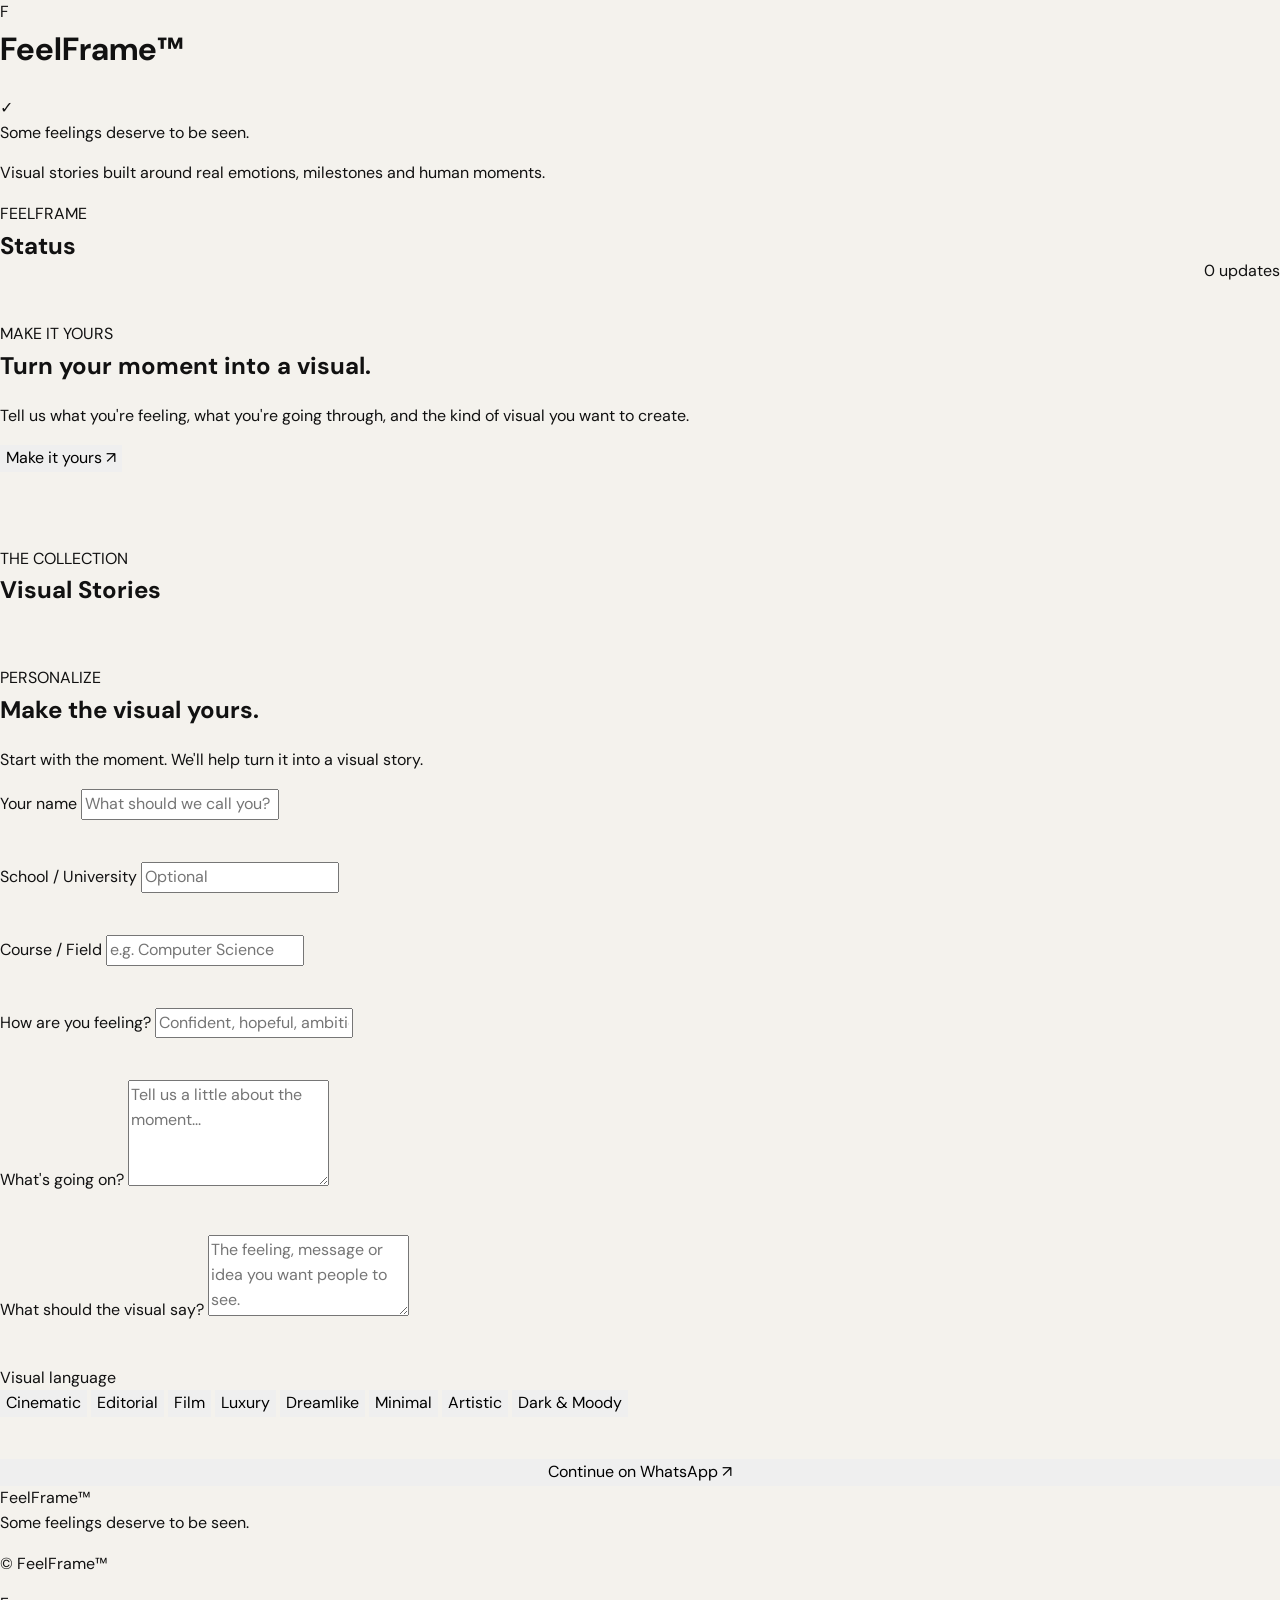
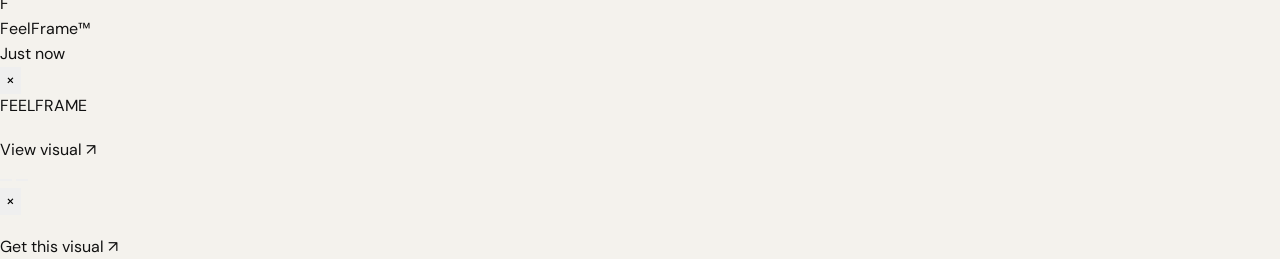
==== index.html @ 6d881cb4 "Update index.html" ====
<!DOCTYPE html>
<html lang="en">

<head>
  <meta charset="UTF-8">

  <meta
    name="viewport"
    content="width=device-width, initial-scale=1.0, viewport-fit=cover"
  >

  <meta
    name="theme-color"
    content="#f4f2ed"
  >

  <meta
    name="description"
    content="FeelFrame™ — Some feelings deserve to be seen. Visual stories built around real emotions, milestones and human moments."
  >

  <meta
    name="robots"
    content="index, follow"
  >

  <meta
    property="og:type"
    content="website"
  >

  <meta
    property="og:title"
    content="FeelFrame™ — Some feelings deserve to be seen."
  >

  <meta
    property="og:description"
    content="Visual stories built around real emotions, milestones and human moments."
  >

  <meta
    property="og:image"
    content="https://res.cloudinary.com/mo6vulz7/image/upload/v1790245069/IMG_1428.jpg"
  >

  <title>FeelFrame™ — Some feelings deserve to be seen.</title>

  <!-- Fonts -->
  <link
    rel="preconnect"
    href="https://fonts.googleapis.com"
  >

  <link
    rel="preconnect"
    href="https://fonts.gstatic.com"
    crossorigin
  >

  <link
    href="https://fonts.googleapis.com/css2?family=DM+Sans:wght@400;500;600;700&family=Playfair+Display:wght@500;600;700&display=swap"
    rel="stylesheet"
  >

  <!-- Styles -->
  <link
    rel="stylesheet"
    href="style.css"
  >
</head>

<body>

  <!-- =========================================================
       APP
  ========================================================== -->

  <main
    id="app"
    class="app"
  >

    <!-- =======================================================
         HEADER / PROFILE
    ======================================================== -->

    <header
      id="profile"
      class="profile"
    >

      <div class="profile__identity">

        <div
          class="profile__mark"
          aria-hidden="true"
        >
          F
        </div>

        <div class="profile__copy">

          <div class="profile__name-row">

            <h1
              id="site-name"
              class="profile__name"
            >
              FeelFrame™
            </h1>

            <span
              class="profile__verified"
              aria-label="Verified"
              title="Verified"
            >
              ✓
            </span>

          </div>

          <p
            id="site-tagline"
            class="profile__tagline"
          >
            Some feelings deserve to be seen.
          </p>

        </div>

      </div>

      <p
        id="site-description"
        class="profile__description"
      >
        Visual stories built around real emotions, milestones and human moments.
      </p>

    </header>


    <!-- =======================================================
         STATUS
    ======================================================== -->

    <section
      id="status-section"
      class="status-section"
      aria-labelledby="status-heading"
    >

      <div class="section-heading">

        <div>
          <span class="section-heading__eyebrow">
            FEELFRAME
          </span>

          <h2
            id="status-heading"
            class="section-heading__title"
          >
            Status
          </h2>
        </div>

        <span
          id="status-count"
          class="section-heading__meta"
        >
          0 updates
        </span>

      </div>


      <!--
        JavaScript inserts status bubbles here.
      -->

      <div
        id="status-list"
        class="status-list"
        role="list"
        aria-label="FeelFrame status updates"
      ></div>

    </section>


    <!-- =======================================================
         PRIMARY ACTION
    ======================================================== -->

    <section
      class="primary-action"
      aria-label="Create your own visual"
    >

      <div class="primary-action__copy">

        <span class="primary-action__eyebrow">
          MAKE IT YOURS
        </span>

        <h2 class="primary-action__title">
          Turn your moment into a visual.
        </h2>

        <p class="primary-action__text">
          Tell us what you're feeling, what you're going through,
          and the kind of visual you want to create.
        </p>

      </div>

      <button
        id="make-it-yours"
        class="primary-action__button"
        type="button"
      >
        Make it yours
        <span aria-hidden="true">↗</span>
      </button>

    </section>


    <!-- =======================================================
         FEATURED
    ======================================================== -->

    <section
      id="featured-section"
      class="featured-section"
      aria-labelledby="featured-heading"
    >

      <div class="section-heading">

        <div>
          <span class="section-heading__eyebrow">
            CURATED
          </span>

          <h2
            id="featured-heading"
            class="section-heading__title"
          >
            Featured
          </h2>
        </div>

        <button
          id="view-all"
          class="section-heading__action"
          type="button"
        >
          View all
        </button>

      </div>


      <div
        id="featured-list"
        class="featured-list"
        role="list"
        aria-label="Featured FeelFrame visual stories"
      ></div>

    </section>


    <!-- =======================================================
         VISUAL STORIES
    ======================================================== -->

    <section
      id="stories-section"
      class="stories-section"
      aria-labelledby="stories-heading"
    >

      <div class="section-heading">

        <div>
          <span class="section-heading__eyebrow">
            THE COLLECTION
          </span>

          <h2
            id="stories-heading"
            class="section-heading__title"
          >
            Visual Stories
          </h2>
        </div>

      </div>


      <div
        id="stories-list"
        class="stories-list"
        role="list"
        aria-label="FeelFrame visual stories"
      ></div>

    </section>


    <!-- =======================================================
         PERSONALIZATION
    ======================================================== -->

    <section
      id="create-section"
      class="create-section"
      aria-labelledby="create-heading"
    >

      <div class="create-section__header">

        <span class="section-heading__eyebrow">
          PERSONALIZE
        </span>

        <h2
          id="create-heading"
          class="create-section__title"
        >
          Make the visual yours.
        </h2>

        <p class="create-section__description">
          Start with the moment. We'll help turn it into a visual story.
        </p>

      </div>


      <form
        id="create-form"
        class="create-form"
        novalidate
      >

        <div class="form-field">

          <label
            for="create-name"
            class="form-field__label"
          >
            Your name
          </label>

          <input
            id="create-name"
            name="name"
            class="form-field__input"
            type="text"
            autocomplete="name"
            placeholder="What should we call you?"
          >

        </div>


        <div class="form-field">

          <label
            for="create-school"
            class="form-field__label"
          >
            School / University
          </label>

          <input
            id="create-school"
            name="school"
            class="form-field__input"
            type="text"
            placeholder="Optional"
          >

        </div>


        <div class="form-field">

          <label
            for="create-course"
            class="form-field__label"
          >
            Course / Field
          </label>

          <input
            id="create-course"
            name="course"
            class="form-field__input"
            type="text"
            placeholder="e.g. Computer Science"
          >

        </div>


        <div class="form-field">

          <label
            for="create-feeling"
            class="form-field__label"
          >
            How are you feeling?
          </label>

          <input
            id="create-feeling"
            name="feeling"
            class="form-field__input"
            type="text"
            placeholder="Confident, hopeful, ambitious..."
          >

        </div>


        <div class="form-field form-field--full">

          <label
            for="create-story"
            class="form-field__label"
          >
            What's going on?
          </label>

          <textarea
            id="create-story"
            name="story"
            class="form-field__input form-field__textarea"
            rows="4"
            placeholder="Tell us a little about the moment..."
          ></textarea>

        </div>


        <div class="form-field form-field--full">

          <label
            for="create-message"
            class="form-field__label"
          >
            What should the visual say?
          </label>

          <textarea
            id="create-message"
            name="message"
            class="form-field__input form-field__textarea"
            rows="3"
            placeholder="The feeling, message or idea you want people to see."
          ></textarea>

        </div>


        <div class="form-field form-field--full">

          <span class="form-field__label">
            Visual language
          </span>

          <div
            id="visual-language"
            class="visual-options"
            role="radiogroup"
            aria-label="Choose a visual language"
          >

            <button
              class="visual-option is-active"
              type="button"
              role="radio"
              aria-checked="true"
              data-value="Cinematic"
            >
              Cinematic
            </button>

            <button
              class="visual-option"
              type="button"
              role="radio"
              aria-checked="false"
              data-value="Editorial"
            >
              Editorial
            </button>

            <button
              class="visual-option"
              type="button"
              role="radio"
              aria-checked="false"
              data-value="Film"
            >
              Film
            </button>

            <button
              class="visual-option"
              type="button"
              role="radio"
              aria-checked="false"
              data-value="Luxury"
            >
              Luxury
            </button>

            <button
              class="visual-option"
              type="button"
              role="radio"
              aria-checked="false"
              data-value="Dreamlike"
            >
              Dreamlike
            </button>

            <button
              class="visual-option"
              type="button"
              role="radio"
              aria-checked="false"
              data-value="Minimal"
            >
              Minimal
            </button>

            <button
              class="visual-option"
              type="button"
              role="radio"
              aria-checked="false"
              data-value="Artistic"
            >
              Artistic
            </button>

            <button
              class="visual-option"
              type="button"
              role="radio"
              aria-checked="false"
              data-value="Dark & Moody"
            >
              Dark &amp; Moody
            </button>

          </div>

        </div>


        <button
          class="create-form__submit"
          type="submit"
        >
          Continue on WhatsApp
          <span aria-hidden="true">↗</span>
        </button>

      </form>

    </section>


    <!-- =======================================================
         SOCIAL LINKS
    ======================================================== -->

    <nav
      id="social-links"
      class="social-links"
      aria-label="Social links"
    ></nav>


    <!-- =======================================================
         FOOTER
    ======================================================== -->

    <footer class="footer">

      <div class="footer__brand">
        FeelFrame™
      </div>

      <p class="footer__text">
        Some feelings deserve to be seen.
      </p>

      <p class="footer__copyright">
        © <span id="current-year"></span> FeelFrame™
      </p>

    </footer>

  </main>


  <!-- =========================================================
       STATUS VIEWER
  ========================================================== -->

  <div
    id="status-viewer"
    class="status-viewer"
    aria-hidden="true"
    role="dialog"
    aria-modal="true"
    aria-label="FeelFrame status viewer"
  >

    <div
      class="status-viewer__backdrop"
      data-status-close
    ></div>


    <div class="status-viewer__container">

      <!-- Progress bars -->
      <div
        id="status-progress"
        class="status-viewer__progress"
        aria-hidden="true"
      ></div>


      <!-- Header -->
      <header class="status-viewer__header">

        <div class="status-viewer__identity">

          <div
            id="viewer-avatar"
            class="status-viewer__avatar"
          >
            F
          </div>

          <div>

            <div
              id="viewer-name"
              class="status-viewer__name"
            >
              FeelFrame™
            </div>

            <div
              id="viewer-time"
              class="status-viewer__time"
            >
              Just now
            </div>

          </div>

        </div>


        <button
          id="status-close"
          class="status-viewer__close"
          type="button"
          aria-label="Close status viewer"
        >
          ×
        </button>

      </header>


      <!-- Story -->
      <div class="status-viewer__media">

        <img
          id="status-image"
          class="status-viewer__image"
          src=""
          alt=""
          draggable="false"
        >

        <div
          id="status-loading"
          class="status-viewer__loading"
          aria-hidden="true"
        >
          <span></span>
        </div>

      </div>


      <!-- Content -->
      <div class="status-viewer__content">

        <span
          id="status-category"
          class="status-viewer__category"
        >
          FEELFRAME
        </span>

        <h2
          id="status-title"
          class="status-viewer__title"
        ></h2>

        <p
          id="status-text"
          class="status-viewer__text"
        ></p>

        <a
          id="status-cta"
          class="status-viewer__cta"
          href="#"
          target="_blank"
          rel="noopener noreferrer"
        >
          View visual
          <span aria-hidden="true">↗</span>
        </a>

      </div>


      <!-- Navigation zones -->
      <button
        id="status-prev"
        class="status-viewer__nav status-viewer__nav--prev"
        type="button"
        aria-label="Previous status"
      ></button>

      <button
        id="status-next"
        class="status-viewer__nav status-viewer__nav--next"
        type="button"
        aria-label="Next status"
      ></button>

    </div>

  </div>


  <!-- =========================================================
       PRODUCT QUICK VIEW
  ========================================================== -->

  <div
    id="product-modal"
    class="product-modal"
    aria-hidden="true"
    role="dialog"
    aria-modal="true"
    aria-label="Visual story"
  >

    <div
      class="product-modal__backdrop"
      data-product-close
    ></div>

    <div class="product-modal__container">

      <button
        id="product-close"
        class="product-modal__close"
        type="button"
        aria-label="Close"
      >
        ×
      </button>

      <div class="product-modal__image-wrap">

        <img
          id="product-image"
          class="product-modal__image"
          src=""
          alt=""
        >

      </div>

      <div class="product-modal__content">

        <span
          id="product-campaign"
          class="product-modal__eyebrow"
        ></span>

        <h2
          id="product-title"
          class="product-modal__title"
        ></h2>

        <p
          id="product-quote"
          class="product-modal__quote"
        ></p>

        <p
          id="product-description"
          class="product-modal__description"
        ></p>

        <div class="product-modal__meta">

          <span
            id="product-style"
            class="product-modal__tag"
          ></span>

          <span
            id="product-emotion"
            class="product-modal__tag"
          ></span>

        </div>

        <div class="product-modal__pricing">

          <span
            id="product-price"
            class="product-modal__price"
          ></span>

          <span
            id="product-compare"
            class="product-modal__compare"
          ></span>

        </div>

        <a
          id="product-buy"
          class="product-modal__buy"
          href="#"
          target="_blank"
          rel="noopener noreferrer"
        >
          Get this visual
          <span aria-hidden="true">↗</span>
        </a>

      </div>

    </div>

  </div>


  <!-- =========================================================
       TOAST
  ========================================================== -->

  <div
    id="toast"
    class="toast"
    role="status"
    aria-live="polite"
    aria-atomic="true"
  ></div>


  <!-- =========================================================
       JAVASCRIPT
  ========================================================== -->

  <script
    src="script.js"
    defer
  ></script>

</body>

</html>
---- style.css ----
@import url("https://fonts.googleapis.com/css2?family=DM+Sans:wght@400;500;600;700&family=Playfair+Display:wght@500;600;700&display=swap");

/* =========================================================
   FEELFRAME™ — PRODUCTION STYLE SYSTEM
   ========================================================= */

:root {
  --bg: #f4f2ed;
  --white: #ffffff;
  --black: #111111;

  --text: #111111;
  --muted: #77746e;
  --soft: #a09d96;

  --border: rgba(17, 17, 17, 0.1);
  --border-strong: rgba(17, 17, 17, 0.18);

  --shadow-soft: 0 8px 30px rgba(17, 17, 17, 0.07);
  --shadow-card: 0 18px 50px rgba(17, 17, 17, 0.11);
  --shadow-heavy: 0 30px 80px rgba(17, 17, 17, 0.17);

  --radius-sm: 12px;
  --radius-md: 18px;
  --radius-lg: 28px;
  --radius-xl: 36px;
  --radius-pill: 999px;

  --max-width: 1440px;
  --content-width: 1250px;
  --page-gutter: 48px;

  --nav-height: 74px;
  --mobile-nav-height: 72px;

  --cover-width: 360px;
  --cover-height: 500px;

  --cover-side: 285px;
  --cover-far: 510px;

  --cover-perspective: 1800px;

  --ease: cubic-bezier(0.22, 1, 0.36, 1);

  --font-sans:
    "DM Sans",
    -apple-system,
    BlinkMacSystemFont,
    "Segoe UI",
    sans-serif;

  --font-serif:
    "Playfair Display",
    Georgia,
    serif;
}

/* =========================================================
   RESET
   ========================================================= */

*,
*::before,
*::after {
  box-sizing: border-box;
}

html {
  min-height: 100%;
  margin: 0;
  padding: 0;
  scroll-behavior: smooth;
  -webkit-text-size-adjust: 100%;
}

body {
  min-height: 100vh;
  margin: 0;
  padding: 0;
  overflow-x: hidden;
  background: var(--bg);
  color: var(--text);
  font-family: var(--font-sans);
  font-size: 16px;
  line-height: 1.55;
  -webkit-font-smoothing: antialiased;
  text-rendering: optimizeLegibility;
}

body.no-scroll {
  overflow: hidden;
}

img,
picture,
video,
canvas,
svg {
  display: block;
  max-width: 100%;
}

img {
  height: auto;
}

button,
input,
textarea,
select {
  margin: 0;
  font: inherit;
}

button {
  border: 0;
}

a {
  color: inherit;
  text-decoration: none;
}

ul,
ol {
  margin: 0;
  padding: 0;
  list-style: none;
}

h1,
h2,
h3,
h4,
h5,
h6,
p {
  margin-top: 0;
}

::selection {
  background: var(--black);
  color: var(--white);
}

/* =========================================================
   ACCESSIBILITY
   ========================================================= */

:focus-visible {
  outline: 2px solid var(--black);
  outline-offset: 4px;
}

button:focus:not(:focus-visible),
a:focus:not(:focus-visible) {
  outline: none;
}

.sr-only {
  position: absolute !important;
  width: 1px !important;
  height: 1px !important;
  padding: 0 !important;
  margin: -1px !important;
  overflow: hidden !important;
  clip: rect(0, 0, 0, 0) !important;
  white-space: nowrap !important;
  border: 0 !important;
}

/* =========================================================
   GLOBAL CONTAINERS
   ========================================================= */

.site-shell,
.container {
  width: min(
    calc(100% - (var(--page-gutter) * 2)),
    var(--max-width)
  );
  margin-right: auto;
  margin-left: auto;
}

.page {
  width: 100%;
  min-height: 100vh;
  padding-bottom: 40px;
}

.section {
  position: relative;
  width: 100%;
  padding-top: 80px;
  padding-bottom: 80px;
}

/* =========================================================
   TYPOGRAPHY
   ========================================================= */

.display {
  margin: 0;
  font-family: var(--font-serif);
  font-size: clamp(3.5rem, 7vw, 7.5rem);
  font-weight: 600;
  line-height: 0.92;
  letter-spacing: -0.055em;
}

.display--medium {
  font-size: clamp(3rem, 5.5vw, 5.8rem);
}

.display--small {
  font-size: clamp(2.4rem, 4vw, 4.2rem);
}

.editorial-title {
  margin: 0;
  font-family: var(--font-serif);
  font-size: clamp(2.5rem, 5vw, 5rem);
  font-weight: 600;
  line-height: 0.96;
  letter-spacing: -0.045em;
}

.section-title {
  margin: 0;
  font-family: var(--font-serif);
  font-size: clamp(2rem, 4vw, 4rem);
  font-weight: 600;
  line-height: 0.98;
  letter-spacing: -0.045em;
}

.eyebrow {
  margin-bottom: 12px;
  color: var(--muted);
  font-size: 0.68rem;
  font-weight: 700;
  letter-spacing: 0.14em;
  line-height: 1.2;
  text-transform: uppercase;
}

.lead {
  max-width: 650px;
  color: var(--muted);
  font-size: clamp(1rem, 1.5vw, 1.15rem);
  line-height: 1.7;
}

/* =========================================================
   HEADER
   ========================================================= */

.site-header {
  position: relative;
  z-index: 100;
  width: 100%;
  height: var(--nav-height);
}

.site-header__inner,
.header-inner {
  display: flex;
  width: min(
    calc(100% - (var(--page-gutter) * 2)),
    var(--max-width)
  );
  height: 100%;
  margin: 0 auto;
  align-items: center;
  justify-content: space-between;
}

.brand {
  display: inline-flex;
  align-items: center;
  gap: 8px;
  font-size: 1rem;
  font-weight: 700;
  letter-spacing: -0.03em;
}

.brand-mark {
  width: 7px;
  height: 7px;
  border-radius: 50%;
  background: var(--black);
}

.header-nav,
.desktop-nav {
  display: flex;
  align-items: center;
  gap: 30px;
}

.header-nav a,
.desktop-nav .nav-link {
  position: relative;
  color: var(--muted);
  font-size: 0.82rem;
  font-weight: 600;
  transition: color 180ms ease;
}

.header-nav a:hover,
.header-nav a.active,
.desktop-nav .nav-link:hover,
.desktop-nav .nav-link.is-active {
  color: var(--black);
}

.header-nav a::after,
.desktop-nav .nav-link::after {
  position: absolute;
  right: 0;
  bottom: -7px;
  left: 0;
  height: 1px;
  background: var(--black);
  content: "";
  transform: scaleX(0);
  transform-origin: right;
  transition: transform 280ms var(--ease);
}

.header-nav a:hover::after,
.header-nav a.active::after,
.desktop-nav .nav-link:hover::after,
.desktop-nav .nav-link.is-active::after {
  transform: scaleX(1);
  transform-origin: left;
}

/* =========================================================
   BUTTONS
   ========================================================= */

.btn,
.button {
  display: inline-flex;
  min-height: 48px;
  padding: 0 21px;
  align-items: center;
  justify-content: center;
  border: 1px solid transparent;
  border-radius: var(--radius-pill);
  cursor: pointer;
  font-size: 0.82rem;
  font-weight: 700;
  line-height: 1;
  transition:
    transform 180ms ease,
    background 180ms ease,
    color 180ms ease,
    border-color 180ms ease,
    box-shadow 180ms ease;
}

.btn:hover,
.button:hover {
  transform: translateY(-2px);
}

.btn:active,
.button:active {
  transform: translateY(0);
}

.btn--dark,
.button-primary {
  background: var(--black);
  color: var(--white);
}

.btn--dark:hover,
.button-primary:hover {
  box-shadow: var(--shadow-soft);
}

.btn--light,
.button-secondary {
  background: var(--white);
  color: var(--black);
}

.btn--outline {
  border-color: var(--border-strong);
  background: transparent;
  color: var(--black);
}

.btn--outline:hover {
  border-color: var(--black);
  background: var(--white);
}

.btn--full {
  width: 100%;
}

/* =========================================================
   HOME HERO
   ========================================================= */

.hero,
.hero-section {
  display: flex;
  min-height: calc(100vh - var(--nav-height));
  padding-top: 70px;
  padding-bottom: 50px;
  align-items: flex-end;
}

.hero__content,
.hero-inner {
  width: 100%;
}

.hero__statement,
.hero-title {
  max-width: 1050px;
  margin: 0;
  font-family: var(--font-serif);
  font-size: clamp(3.5rem, 7vw, 7.5rem);
  font-weight: 600;
  line-height: 0.92;
  letter-spacing: -0.055em;
}

.hero__footer {
  display: flex;
  margin-top: 50px;
  align-items: flex-end;
  justify-content: space-between;
  gap: 35px;
}

.hero__description {
  max-width: 480px;
  margin-bottom: 0;
  color: var(--muted);
}

.hero-action {
  margin-top: 38px;
}

/* =========================================================
   MAKE IT YOURS
   ========================================================= */

.make-yours {
  display: flex;
  width: 100%;
  padding: 22px 0;
  align-items: center;
  justify-content: space-between;
  gap: 25px;
  border-top: 1px solid var(--border);
  border-bottom: 1px solid var(--border);
}

.make-yours__text {
  display: flex;
  flex-direction: column;
  gap: 2px;
}

.make-yours__label {
  font-size: 0.7rem;
  font-weight: 700;
  letter-spacing: 0.13em;
  text-transform: uppercase;
}

.make-yours__sub {
  color: var(--muted);
  font-size: 0.8rem;
}

.make-yours__arrow {
  display: grid;
  width: 44px;
  height: 44px;
  flex: 0 0 44px;
  place-items: center;
  border: 1px solid var(--border);
  border-radius: 50%;
  background: var(--white);
  transition:
    background 180ms ease,
    color 180ms ease,
    transform 280ms var(--ease);
}

.make-yours:hover .make-yours__arrow {
  background: var(--black);
  color: var(--white);
  transform: translateX(5px);
}

/* =========================================================
   HOMEPAGE FEATURED SECTION
   ========================================================= */

.featured-section {
  position: relative;
  width: 100%;
  padding-top: 0;
  padding-bottom: 75px;
  overflow: hidden;
}

/*
  Important:
  There is intentionally no large section heading here.
  The homepage goes directly from the emotional CTA
  into the visual Coverflow.
*/

.featured-section .section-heading {
  display: none;
}

/* =========================================================
   COVERFLOW
   ========================================================= */

.coverflow-section {
  position: relative;
  width: 100%;
  padding-top: 30px;
  padding-bottom: 85px;
  overflow: hidden;
}

.coverflow {
  position: relative;
  width: 100%;
  height: 590px;
  overflow: visible;
  perspective: var(--cover-perspective);
  perspective-origin: center center;
  touch-action: pan-y;
  user-select: none;
  -webkit-user-select: none;
}

.coverflow-track {
  position: relative;
  width: 100%;
  height: 100%;
  transform-style: preserve-3d;
}

.cover-card {
  position: absolute;
  top: 50%;
  left: 50%;
  width: var(--cover-width);
  height: var(--cover-height);
  overflow: hidden;
  border-radius: var(--radius-lg);
  background: var(--white);
  box-shadow: var(--shadow-heavy);
  transform-origin: center center;
  transform-style: preserve-3d;
  transition:
    transform 600ms var(--ease),
    opacity 320ms ease,
    filter 320ms ease;
  will-change: transform, opacity;
}

.cover-card img {
  width: 100%;
  height: 100%;
  object-fit: cover;
  pointer-events: none;
  -webkit-user-drag: none;
}

.cover-card__overlay {
  position: absolute;
  right: 0;
  bottom: 0;
  left: 0;
  min-height: 48%;
  padding: 25px;
  display: flex;
  flex-direction: column;
  justify-content: flex-end;
  background:
    linear-gradient(
      to top,
      rgba(0, 0, 0, 0.78),
      rgba(0, 0, 0, 0.18) 65%,
      transparent
    );
  color: var(--white);
}

.cover-card__meta {
  margin-bottom: 7px;
  font-size: 0.63rem;
  font-weight: 700;
  letter-spacing: 0.13em;
  text-transform: uppercase;
  opacity: 0.72;
}

.cover-card__title {
  max-width: 280px;
  margin: 0;
  font-family: var(--font-serif);
  font-size: 1.7rem;
  font-weight: 600;
  line-height: 1;
  letter-spacing: -0.03em;
}

/* =========================================================
   COVERFLOW STATES
   ========================================================= */

.cover-card.is-center {
  z-index: 5;
  opacity: 1;
  filter: saturate(1);
  transform:
    translate3d(-50%, -50%, 90px)
    rotateY(0deg)
    scale(1.035);
}

.cover-card.is-left {
  z-index: 4;
  opacity: 0.94;
  filter: saturate(0.9);
  transform:
    translate3d(
      calc(-50% - var(--cover-side)),
      -50%,
      -20px
    )
    rotateY(26deg)
    scale(0.92);
}

.cover-card.is-right {
  z-index: 4;
  opacity: 0.94;
  filter: saturate(0.9);
  transform:
    translate3d(
      calc(-50% + var(--cover-side)),
      -50%,
      -20px
    )
    rotateY(-26deg)
    scale(0.92);
}

.cover-card.is-far-left {
  z-index: 2;
  opacity: 0.48;
  filter: saturate(0.7);
  transform:
    translate3d(
      calc(-50% - var(--cover-far)),
      -50%,
      -130px
    )
    rotateY(38deg)
    scale(0.82);
}

.cover-card.is-far-right {
  z-index: 2;
  opacity: 0.48;
  filter: saturate(0.7);
  transform:
    translate3d(
      calc(-50% + var(--cover-far)),
      -50%,
      -130px
    )
    rotateY(-38deg)
    scale(0.82);
}

.cover-card:not(
  .is-center,
  .is-left,
  .is-right,
  .is-far-left,
  .is-far-right
) {
  z-index: 0;
  opacity: 0;
  pointer-events: none;
  transform:
    translate3d(-50%, -50%, -300px)
    scale(0.6);
}

/* =========================================================
   COVERFLOW CONTROLS
   ========================================================= */

.coverflow-controls {
  display: flex;
  margin-top: 24px;
  align-items: center;
  justify-content: center;
  gap: 12px;
}

.coverflow-control,
.coverflow-button {
  display: grid;
  width: 44px;
  height: 44px;
  padding: 0;
  place-items: center;
  border: 1px solid var(--border);
  border-radius: 50%;
  background: var(--white);
  color: var(--black);
  cursor: pointer;
  transition:
    background 180ms ease,
    color 180ms ease,
    transform 180ms ease;
}

.coverflow-control:hover,
.coverflow-button:hover {
  background: var(--black);
  color: var(--white);
  transform: translateY(-2px);
}

.coverflow-dots {
  display: flex;
  align-items: center;
  gap: 6px;
}

.coverflow-dot {
  width: 5px;
  height: 5px;
  padding: 0;
  border: 0;
  border-radius: 50%;
  background: #b8b5ae;
  cursor: pointer;
  transition:
    width 280ms var(--ease),
    background 180ms ease;
}

.coverflow-dot.is-active {
  width: 21px;
  border-radius: var(--radius-pill);
  background: var(--black);
}

/* =========================================================
   STORY BOARD
   ========================================================= */

.story-board,
.story-board-section {
  width: 100%;
  padding-top: 80px;
  padding-bottom: 80px;
}

.story-board__header,
.section-heading {
  display: flex;
  margin-bottom: 38px;
  align-items: flex-end;
  justify-content: space-between;
  gap: 30px;
}

.section-heading-copy {
  min-width: 0;
}

.section-kicker {
  margin-bottom: 10px;
  color: var(--muted);
  font-size: 0.65rem;
  font-weight: 700;
  letter-spacing: 0.13em;
  line-height: 1.2;
  text-transform: uppercase;
}

.section-link {
  display: inline-flex;
  flex: 0 0 auto;
  align-items: center;
  gap: 7px;
  color: var(--muted);
  font-size: 0.76rem;
  font-weight: 700;
  transition:
    color 180ms ease,
    transform 180ms ease;
}

.section-link:hover {
  color: var(--black);
  transform: translateX(3px);
}

.story-board__header p {
  max-width: 440px;
  margin-bottom: 0;
  color: var(--muted);
}

.story-grid,
.explore-grid {
  width: 100%;
  column-count: 4;
  column-gap: 18px;
}

.story-card {
  position: relative;
  display: inline-block;
  width: 100%;
  margin: 0 0 18px;
  overflow: hidden;
  border-radius: var(--radius-md);
  background: var(--white);
  break-inside: avoid;
  cursor: pointer;
  box-shadow: 0 2px 8px rgba(17, 17, 17, 0.04);
  transform: translateZ(0);
  transition:
    transform 320ms var(--ease),
    box-shadow 320ms var(--ease);
}

.story-card:hover {
  transform: translateY(-5px);
  box-shadow: var(--shadow-card);
}

.story-card__image {
  position: relative;
  width: 100%;
  overflow: hidden;
}

.story-card__image img {
  width: 100%;
  height: auto;
  transition: transform 700ms var(--ease);
}

.story-card:hover .story-card__image img {
  transform: scale(1.045);
}

.story-card__overlay {
  position: absolute;
  inset: 0;
  background:
    linear-gradient(
      to top,
      rgba(0, 0, 0, 0.76),
      transparent 65%
    );
  pointer-events: none;
}

.story-card__content {
  position: absolute;
  right: 0;
  bottom: 0;
  left: 0;
  padding: 22px;
  color: var(--white);
}

.story-card__campaign {
  margin-bottom: 7px;
  font-size: 0.62rem;
  font-weight: 700;
  letter-spacing: 0.12em;
  text-transform: uppercase;
  opacity: 0.72;
}

.story-card__title {
  margin: 0;
  font-family: var(--font-serif);
  font-size: clamp(1.25rem, 2vw, 1.8rem);
  font-weight: 600;
  line-height: 1;
  letter-spacing: -0.03em;
}

.story-card__emotion {
  margin-top: 8px;
  font-size: 0.72rem;
  opacity: 0.76;
}

/* =========================================================
   EXPLORE
   ========================================================= */

.explore-page {
  width: 100%;
  padding-top: 45px;
  padding-bottom: 90px;
}

.explore-hero {
  padding-top: 30px;
  padding-bottom: 60px;
}

.explore-hero__inner {
  display: grid;
  grid-template-columns: minmax(0, 1.35fr) minmax(280px, 0.65fr);
  align-items: end;
  gap: 60px;
}

.explore-description {
  max-width: 500px;
  margin-bottom: 0;
  color: var(--muted);
}

.explore-tools {
  width: 100%;
  margin-bottom: 38px;
}

.explore-search {
  width: 100%;
  margin-bottom: 18px;
}

.explore-search input {
  display: block;
  width: 100%;
  min-height: 56px;
  padding: 0 20px;
  border: 1px solid var(--border);
  border-radius: var(--radius-pill);
  outline: none;
  background: var(--white);
  color: var(--black);
  transition:
    border-color 180ms ease,
    box-shadow 180ms ease;
}

.explore-search input:focus {
  border-color: var(--border-strong);
  box-shadow: 0 0 0 4px rgba(17, 17, 17, 0.035);
}

.explore-search input::placeholder {
  color: var(--soft);
}

.filter-row {
  display: flex;
  width: 100%;
  max-width: 100%;
  align-items: center;
  gap: 8px;
  overflow-x: auto;
  padding-bottom: 6px;
  scrollbar-width: none;
  -webkit-overflow-scrolling: touch;
}

.filter-row::-webkit-scrollbar {
  display: none;
}

.filter-pill {
  flex: 0 0 auto;
  min-height: 38px;
  padding: 0 15px;
  border: 1px solid var(--border);
  border-radius: var(--radius-pill);
  background: transparent;
  color: var(--muted);
  cursor: pointer;
  font-size: 0.75rem;
  font-weight: 600;
  white-space: nowrap;
  transition:
    background 180ms ease,
    color 180ms ease,
    border-color 180ms ease;
}

.filter-pill:hover,
.filter-pill.is-active {
  border-color: var(--black);
  background: var(--black);
  color: var(--white);
}

.results-meta {
  display: flex;
  margin-bottom: 22px;
  align-items: center;
  justify-content: space-between;
  gap: 15px;
  color: var(--muted);
  font-size: 0.72rem;
}

/* =========================================================
   CREATE
   ========================================================= */

.create-page {
  width: 100%;
  padding-top: 55px;
  padding-bottom: 100px;
}

.create-header {
  max-width: 850px;
  margin-bottom: 65px;
}

.create-header p {
  max-width: 600px;
  margin-top: 25px;
  margin-bottom: 0;
  color: var(--muted);
}

.create-layout {
  display: grid;
  grid-template-columns: minmax(250px, 0.72fr) minmax(0, 1.28fr);
  align-items: start;
  gap: 80px;
}

.create-intro {
  position: sticky;
  top: 30px;
}

.create-steps {
  display: flex;
  flex-direction: column;
  gap: 17px;
}

.create-step {
  display: grid;
  grid-template-columns: 32px 1fr;
  gap: 13px;
  align-items: start;
  color: var(--muted);
}

.create-step__number {
  font-size: 0.68rem;
  font-weight: 700;
}

.create-step__label {
  font-size: 0.84rem;
  font-weight: 600;
}

.create-form {
  display: flex;
  flex-direction: column;
  gap: 42px;
}

.form-section {
  padding-bottom: 42px;
  border-bottom: 1px solid var(--border);
}

.form-section:last-child {
  border-bottom: 0;
}

.form-section__heading {
  margin-bottom: 24px;
}

.form-section__number {
  margin-bottom: 7px;
  color: var(--muted);
  font-size: 0.65rem;
  font-weight: 700;
  letter-spacing: 0.12em;
}

.form-section__title {
  margin: 0;
  font-family: var(--font-serif);
  font-size: clamp(1.8rem, 3vw, 2.6rem);
  line-height: 1;
  letter-spacing: -0.035em;
}

.form-grid {
  display: grid;
  grid-template-columns: repeat(2, minmax(0, 1fr));
  gap: 18px;
}

.field {
  display: flex;
  min-width: 0;
  flex-direction: column;
  gap: 8px;
}

.field--full {
  grid-column: 1 / -1;
}

.field label {
  color: var(--muted);
  font-size: 0.73rem;
  font-weight: 700;
}

.field input,
.field textarea,
.field select {
  width: 100%;
  min-width: 0;
  min-height: 52px;
  padding: 14px 16px;
  border: 1px solid var(--border);
  border-radius: var(--radius-sm);
  outline: none;
  background: var(--white);
  color: var(--black);
  transition:
    border-color 180ms ease,
    box-shadow 180ms ease;
}

.field textarea {
  min-height: 145px;
  resize: vertical;
  line-height: 1.6;
}

.field input:focus,
.field textarea:focus,
.field select:focus {
  border-color: var(--border-strong);
  box-shadow: 0 0 0 4px rgba(17, 17, 17, 0.035);
}

.field input::placeholder,
.field textarea::placeholder {
  color: #aaa7a1;
}

/* =========================================================
   CHOICE CARDS
   ========================================================= */

.choice-grid {
  display: grid;
  grid-template-columns: repeat(3, minmax(0, 1fr));
  gap: 10px;
}

.choice-card {
  position: relative;
  min-width: 0;
}

.choice-card input {
  position: absolute;
  width: 1px;
  height: 1px;
  opacity: 0;
  pointer-events: none;
}

.choice-card label {
  display: flex;
  width: 100%;
  min-height: 62px;
  padding: 12px;
  align-items: center;
  justify-content: center;
  border: 1px solid var(--border);
  border-radius: var(--radius-sm);
  background: var(--white);
  color: var(--muted);
  cursor: pointer;
  font-size: 0.8rem;
  font-weight: 600;
  text-align: center;
  transition:
    background 180ms ease,
    color 180ms ease,
    border-color 180ms ease,
    transform 180ms ease;
}

.choice-card label:hover {
  transform: translateY(-2px);
  border-color: var(--border-strong);
}

.choice-card input:checked + label {
  border-color: var(--black);
  background: var(--black);
  color: var(--white);
}

/* =========================================================
   REFERENCE UPLOAD
   ========================================================= */

.reference-upload {
  position: relative;
  display: grid;
  width: 100%;
  min-height: 180px;
  padding: 25px;
  place-items: center;
  border: 1px dashed rgba(17, 17, 17, 0.22);
  border-radius: var(--radius-md);
  background: #faf9f6;
  cursor: pointer;
  text-align: center;
  transition:
    border-color 180ms ease,
    background 180ms ease;
}

.reference-upload:hover {
  border-color: var(--black);
  background: var(--white);
}

.reference-upload input {
  position: absolute;
  inset: 0;
  width: 100%;
  height: 100%;
  opacity: 0;
  cursor: pointer;
}

.reference-upload__title {
  margin-bottom: 5px;
  font-weight: 700;
}

.reference-upload__hint {
  color: var(--muted);
  font-size: 0.75rem;
}

.reference-preview {
  width: min(100%, 280px);
  margin: 20px auto 0;
  overflow: hidden;
  border-radius: var(--radius-md);
}

.reference-preview img {
  width: 100%;
  height: auto;
}

/* =========================================================
   STORY PAGE
   ========================================================= */

.story-page {
  width: 100%;
  padding-top: 30px;
  padding-bottom: 100px;
}

.story-back {
  display: inline-flex;
  margin-bottom: 35px;
  align-items: center;
  gap: 8px;
  color: var(--muted);
  font-size: 0.75rem;
  font-weight: 700;
}

.story-back:hover {
  color: var(--black);
}

.story-layout {
  display: grid;
  grid-template-columns: minmax(0, 1.1fr) minmax(330px, 0.9fr);
  align-items: start;
  gap: 70px;
}

.story-visual {
  position: sticky;
  top: 25px;
}

.story-visual__frame {
  position: relative;
  width: 100%;
  overflow: hidden;
  border-radius: var(--radius-lg);
  background: var(--white);
  box-shadow: var(--shadow-card);
}

.story-visual__frame img {
  width: 100%;
  height: auto;
}

.story-information {
  min-width: 0;
  padding-top: 10px;
}

.story-campaign {
  margin-bottom: 14px;
  color: var(--muted);
  font-size: 0.67rem;
  font-weight: 700;
  letter-spacing: 0.13em;
  text-transform: uppercase;
}

.story-title {
  margin: 0;
  font-family: var(--font-serif);
  font-size: clamp(2.8rem, 5vw, 5.8rem);
  font-weight: 600;
  line-height: 0.94;
  letter-spacing: -0.05em;
}

.story-quote {
  margin: 28px 0;
  color: var(--muted);
  font-family: var(--font-serif);
  font-size: clamp(1.25rem, 2vw, 1.65rem);
  line-height: 1.35;
}

.story-description {
  max-width: 600px;
  color: var(--muted);
  line-height: 1.75;
}

.story-meta {
  display: grid;
  grid-template-columns: repeat(2, minmax(0, 1fr));
  gap: 18px;
  margin-top: 38px;
  padding: 25px 0;
  border-top: 1px solid var(--border);
  border-bottom: 1px solid var(--border);
}

.story-meta__item {
  display: flex;
  min-width: 0;
  flex-direction: column;
  gap: 4px;
}

.story-meta__label {
  color: var(--muted);
  font-size: 0.62rem;
  font-weight: 700;
  letter-spacing: 0.1em;
  text-transform: uppercase;
}

.story-meta__value {
  font-size: 0.88rem;
  font-weight: 600;
  overflow-wrap: anywhere;
}

/* =========================================================
   PROMPT PRODUCT
   ========================================================= */

.prompt-product {
  width: 100%;
  margin-top: 40px;
  padding: 28px;
  border: 1px solid var(--border);
  border-radius: var(--radius-lg);
  background: var(--white);
  box-shadow: var(--shadow-soft);
}

.prompt-product__label {
  margin-bottom: 10px;
  color: var(--muted);
  font-size: 0.63rem;
  font-weight: 700;
  letter-spacing: 0.13em;
  text-transform: uppercase;
}

.prompt-product__title {
  margin: 0 0 9px;
  font-family: var(--font-serif);
  font-size: 1.7rem;
  line-height: 1;
}

.prompt-product__description {
  margin-bottom: 22px;
  color: var(--muted);
  font-size: 0.82rem;
  line-height: 1.65;
}

.prompt-product__pricing {
  display: flex;
  margin-bottom: 22px;
  align-items: baseline;
  gap: 10px;
}

.prompt-old-price {
  color: var(--muted);
  font-size: 0.88rem;
  text-decoration: line-through;
}

.prompt-current-price {
  color: var(--black);
  font-size: 1.7rem;
  font-weight: 700;
  letter-spacing: -0.04em;
}

.prompt-lock {
  display: flex;
  margin-bottom: 18px;
  align-items: center;
  gap: 8px;
  color: var(--muted);
  font-size: 0.73rem;
}

/* =========================================================
   EMPTY / ERROR
   ========================================================= */

.empty-state,
.error-state,
.global-error {
  width: 100%;
}

.empty-state {
  display: flex;
  min-height: 260px;
  padding: 40px;
  flex-direction: column;
  align-items: center;
  justify-content: center;
  border: 1px dashed var(--border-strong);
  border-radius: var(--radius-lg);
  background: #faf9f6;
  text-align: center;
}

.empty-state-inner {
  max-width: 480px;
}

.empty-state-title {
  margin-bottom: 8px;
  font-family: var(--font-serif);
  font-size: 1.8rem;
  line-height: 1.05;
}

.empty-state-copy {
  max-width: 440px;
  margin-bottom: 0;
  color: var(--muted);
}

.error-state {
  display: flex;
  min-height: 260px;
  padding: 40px;
  flex-direction: column;
  align-items: center;
  justify-content: center;
  border: 1px dashed var(--border-strong);
  border-radius: var(--radius-lg);
  background: #faf9f6;
  text-align: center;
}

.error-state h2 {
  margin-bottom: 8px;
  font-family: var(--font-serif);
  font-size: 1.8rem;
}

.error-state p {
  max-width: 440px;
  margin-bottom: 20px;
  color: var(--muted);
}

/* =========================================================
   GLOBAL ERROR
   ========================================================= */

.global-error[hidden],
.empty-state[hidden] {
  display: none !important;
}

.global-error {
  position: fixed;
  right: 20px;
  bottom: 20px;
  left: 20px;
  z-index: 2000;
}

.global-error-inner {
  width: min(100%, 560px);
  margin: 0 auto;
  padding: 22px 24px;
  border: 1px solid var(--border);
  border-radius: var(--radius-lg);
  background: rgba(255, 255, 255, 0.96);
  box-shadow: var(--shadow-heavy);
  backdrop-filter: blur(20px);
  -webkit-backdrop-filter: blur(20px);
}

.global-error-title {
  margin-bottom: 5px;
  font-weight: 700;
}

.global-error-message {
  margin-bottom: 18px;
  color: var(--muted);
  font-size: 0.82rem;
}

/* =========================================================
   FOOTER
   ========================================================= */

.site-footer {
  width: 100%;
  padding-top: 75px;
  padding-bottom: 40px;
  border-top: 1px solid var(--border);
}

.site-footer__top {
  display: flex;
  margin-bottom: 70px;
  align-items: flex-start;
  justify-content: space-between;
  gap: 40px;
}

.site-footer__brand {
  max-width: 420px;
}

.site-footer__brand p {
  max-width: 360px;
  margin-top: 15px;
  color: var(--muted);
  font-size: 0.82rem;
}

.site-footer__links {
  display: flex;
  gap: 70px;
}

.site-footer__group {
  display: flex;
  flex-direction: column;
  gap: 11px;
}

.site-footer__group-title {
  margin-bottom: 4px;
  color: var(--muted);
  font-size: 0.62rem;
  font-weight: 700;
  letter-spacing: 0.12em;
  text-transform: uppercase;
}

.site-footer__group a {
  color: var(--muted);
  font-size: 0.8rem;
}

.site-footer__group a:hover {
  color: var(--black);
}

.site-footer__bottom {
  display: flex;
  padding-top: 20px;
  align-items: center;
  justify-content: space-between;
  gap: 20px;
  border-top: 1px solid var(--border);
  color: var(--muted);
  font-size: 0.68rem;
}

/* =========================================================
   MOBILE BOTTOM NAVIGATION
   ========================================================= */

.mobile-nav {
  display: none;
}

/* New homepage HTML uses:
   .mobile-nav-item
   .mobile-nav-icon
   .mobile-nav-label
   .is-active

   Keep the older selectors working too.
*/

/* =========================================================
   >1200px
   LARGE DESKTOP
   ========================================================= */

@media (min-width: 1201px) {
  .mobile-nav {
    display: none !important;
  }
}

/* =========================================================
   ≤1200px
   LARGE TABLET
   ========================================================= */

@media (max-width: 1200px) {
  :root {
    --page-gutter: 34px;

    --cover-width: 320px;
    --cover-height: 455px;

    --cover-side: 250px;
    --cover-far: 440px;
  }

  .story-grid,
  .explore-grid {
    column-count: 3;
  }

  .create-layout {
    gap: 55px;
  }

  .story-layout {
    gap: 50px;
  }
}

/* =========================================================
   ≤900px
   TABLET
   ========================================================= */

@media (max-width: 900px) {
  :root {
    --page-gutter: 26px;

    --cover-width: 290px;
    --cover-height: 415px;

    --cover-side: 225px;
    --cover-far: 390px;
  }

  .hero,
  .hero-section {
    min-height: auto;
    padding-top: 55px;
    padding-bottom: 45px;
  }

  .hero__footer {
    align-items: flex-start;
    flex-direction: column;
  }

  .coverflow {
    height: 510px;
  }

  .story-grid,
  .explore-grid {
    column-count: 2;
  }

  .explore-hero__inner {
    grid-template-columns: 1fr;
    gap: 25px;
  }

  .create-layout {
    grid-template-columns: 1fr;
    gap: 50px;
  }

  .create-intro {
    position: static;
  }

  .create-steps {
    display: grid;
    grid-template-columns: repeat(3, minmax(0, 1fr));
    gap: 20px;
  }

  .story-layout {
    grid-template-columns: 1fr;
    gap: 45px;
  }

  .story-visual {
    position: static;
  }

  .site-footer__top {
    flex-direction: column;
  }
}

/* =========================================================
   ≤700px
   MOBILE
   ========================================================= */

@media (max-width: 700px) {
  :root {
    --page-gutter: 18px;

    --nav-height: 64px;

    --cover-width: min(76vw, 290px);
    --cover-height: min(108vw, 410px);

    --cover-side: 48vw;
    --cover-far: 78vw;
  }

  html,
  body {
    width: 100%;
    max-width: 100%;
    overflow-x: hidden;
  }

  .site-shell,
  .container {
    width: calc(100% - (var(--page-gutter) * 2));
    max-width: none;
  }

  .site-header {
    height: var(--nav-height);
  }

  .site-header__inner,
  .header-inner {
    width: calc(100% - 36px);
  }

  .header-nav,
  .desktop-nav {
    display: none;
  }

  .hero,
  .hero-section {
    padding-top: 45px;
    padding-bottom: 32px;
  }

  .hero__statement,
  .hero-title {
    font-size: clamp(3rem, 15vw, 5rem);
    letter-spacing: -0.06em;
  }

  .hero__footer {
    margin-top: 32px;
    gap: 24px;
  }

  .hero__description {
    font-size: 0.92rem;
  }

  .hero-action {
    margin-top: 28px;
  }

  .make-yours {
    padding-top: 18px;
    padding-bottom: 18px;
  }

  /* -------------------------------------------------------
     MOBILE FEATURED SECTION
     ------------------------------------------------------- */

  .featured-section {
    width: 100vw;
    margin-left: calc(50% - 50vw);
    padding-top: 0;
    padding-bottom: 58px;
    overflow: hidden;
  }

  /* -------------------------------------------------------
     MOBILE COVERFLOW
     ------------------------------------------------------- */

  .coverflow-section {
    width: 100vw;
    margin-left: calc(50% - 50vw);
    padding-top: 5px;
    padding-bottom: 58px;
    overflow: hidden;
  }

  .coverflow {
    width: 100%;
    height: 475px;
    overflow: visible;
    perspective: 1100px;
  }

  .coverflow-track {
    width: 100%;
    height: 100%;
  }

  .cover-card {
    width: var(--cover-width);
    height: var(--cover-height);
    border-radius: 22px;
  }

  .cover-card.is-center {
    transform:
      translate3d(-50%, -50%, 75px)
      rotateY(0deg)
      scale(1);
  }

  .cover-card.is-left {
    opacity: 0.72;
    transform:
      translate3d(
        calc(-50% - var(--cover-side)),
        -50%,
        -40px
      )
      rotateY(24deg)
      scale(0.82);
  }

  .cover-card.is-right {
    opacity: 0.72;
    transform:
      translate3d(
        calc(-50% + var(--cover-side)),
        -50%,
        -40px
      )
      rotateY(-24deg)
      scale(0.82);
  }

  .cover-card.is-far-left,
  .cover-card.is-far-right {
    opacity: 0;
    pointer-events: none;
  }

  .cover-card__overlay {
    min-height: 50%;
    padding: 18px;
  }

  .cover-card__title {
    max-width: 230px;
    font-size: 1.4rem;
  }

  .cover-card__meta {
    font-size: 0.56rem;
  }

  .coverflow-controls {
    margin-top: 18px;
  }

  /* -------------------------------------------------------
     MOBILE STORY BOARD
     ------------------------------------------------------- */

  .story-board,
  .story-board-section {
    padding-top: 58px;
    padding-bottom: 60px;
  }

  .story-board__header,
  .section-heading {
    margin-bottom: 25px;
    align-items: flex-start;
    flex-direction: column;
    gap: 14px;
  }

  .story-grid,
  .explore-grid {
    column-count: 2;
    column-gap: 10px;
  }

  .story-card {
    margin-bottom: 10px;
    border-radius: 14px;
  }

  .story-card__content {
    padding: 13px;
  }

  .story-card__campaign {
    margin-bottom: 5px;
    font-size: 0.52rem;
  }

  .story-card__title {
    font-size: 1.12rem;
  }

  .story-card__emotion {
    display: none;
  }

  /* -------------------------------------------------------
     EXPLORE MOBILE
     ------------------------------------------------------- */

  .explore-page {
    padding-top: 25px;
    padding-bottom: 90px;
  }

  .explore-hero {
    padding-top: 20px;
    padding-bottom: 40px;
  }

  .explore-tools {
    margin-bottom: 28px;
  }

  .explore-search input {
    min-height: 52px;
  }

  .filter-row {
    width: calc(100vw - 36px);
    max-width: none;
    margin-left: 0;
    padding-right: 18px;
  }

  .results-meta {
    margin-bottom: 16px;
  }

  /* -------------------------------------------------------
     CREATE MOBILE
     ------------------------------------------------------- */

  .create-page {
    padding-top: 32px;
    padding-bottom: 75px;
  }

  .create-header {
    margin-bottom: 45px;
  }

  .create-header p {
    margin-top: 18px;
  }

  .create-steps {
    grid-template-columns: repeat(2, minmax(0, 1fr));
    gap: 15px;
  }

  .form-grid {
    grid-template-columns: 1fr;
    gap: 15px;
  }

  .field--full {
    grid-column: auto;
  }

  .choice-grid {
    grid-template-columns: repeat(2, minmax(0, 1fr));
  }

  .choice-card label {
    min-height: 58px;
    padding: 10px;
    font-size: 0.76rem;
  }

  /* -------------------------------------------------------
     STORY MOBILE
     ------------------------------------------------------- */

  .story-page {
    padding-top: 20px;
    padding-bottom: 80px;
  }

  .story-layout {
    gap: 35px;
  }

  .story-visual {
    width: 100%;
  }

  .story-title {
    font-size: clamp(2.7rem, 14vw, 4.4rem);
  }

  .story-quote {
    margin-top: 22px;
    margin-bottom: 22px;
    font-size: 1.25rem;
  }

  .story-meta {
    grid-template-columns: repeat(2, minmax(0, 1fr));
    gap: 15px;
  }

  .prompt-product {
    margin-top: 30px;
    padding: 22px;
    border-radius: 22px;
  }

  /* -------------------------------------------------------
     FOOTER
     ------------------------------------------------------- */

  .site-footer {
    padding-top: 60px;
    padding-bottom: 110px;
  }

  .site-footer__top {
    margin-bottom: 45px;
  }

  .site-footer__links {
    width: 100%;
    justify-content: space-between;
    gap: 25px;
  }

  .site-footer__bottom {
    align-items: flex-start;
    flex-direction: column;
    gap: 7px;
  }

  /* -------------------------------------------------------
     MOBILE NAV
     ------------------------------------------------------- */

  .mobile-nav {
    position: fixed;
    right: 12px;
    bottom: calc(12px + env(safe-area-inset-bottom));
    left: 12px;
    z-index: 1000;

    display: grid;
    grid-template-columns: repeat(3, minmax(0, 1fr));

    width: auto;
    min-height: 62px;
    padding: 6px;

    border: 1px solid rgba(17, 17, 17, 0.08);
    border-radius: var(--radius-pill);

    background: rgba(255, 255, 255, 0.88);

    box-shadow: var(--shadow-heavy);

    backdrop-filter: blur(22px);
    -webkit-backdrop-filter: blur(22px);
  }

  .mobile-nav a,
  .mobile-nav-item {
    display: flex;
    min-width: 0;
    min-height: 50px;
    padding: 4px;
    align-items: center;
    justify-content: center;
    gap: 6px;
    border-radius: var(--radius-pill);
    color: var(--muted);
    font-size: 0.7rem;
    font-weight: 700;
    text-align: center;
    transition:
      background 180ms ease,
      color 180ms ease;
  }

  .mobile-nav a.active,
  .mobile-nav a.is-active,
  .mobile-nav-item.is-active {
    background: var(--black);
    color: var(--white);
  }

  .mobile-nav-icon {
    font-size: 0.95rem;
    line-height: 1;
  }

  .mobile-nav-label {
    line-height: 1;
  }

  .page {
    padding-bottom: 105px;
  }

  .global-error {
    right: 12px;
    bottom: 88px;
    left: 12px;
  }
}

/* =========================================================
   ≤390px
   VERY SMALL PHONES
   ========================================================= */

@media (max-width: 390px) {
  :root {
    --page-gutter: 15px;

    --cover-width: 78vw;
    --cover-height: 106vw;

    --cover-side: 52vw;
  }

  .site-shell,
  .container {
    width: calc(100% - 30px);
  }

  .site-header__inner,
  .header-inner {
    width: calc(100% - 30px);
  }

  .display {
    font-size: 2.8rem;
  }

  .coverflow {
    height: 450px;
  }

  .cover-card {
    border-radius: 20px;
  }

  .cover-card__title {
    font-size: 1.25rem;
  }

  .story-grid,
  .explore-grid {
    column-gap: 8px;
  }

  .story-card {
    margin-bottom: 8px;
    border-radius: 12px;
  }

  .story-card__content {
    padding: 10px;
  }

  .story-card__title {
    font-size: 0.98rem;
  }

  .choice-grid {
    grid-template-columns: 1fr;
  }

  .create-steps {
    grid-template-columns: 1fr 1fr;
  }

  .prompt-product {
    padding: 19px;
  }

  .mobile-nav {
    right: 9px;
    left: 9px;
  }

  .mobile-nav-label {
    font-size: 0.66rem;
  }
}

/* =========================================================
   ≤900px LANDSCAPE
   LANDSCAPE MOBILE
   ========================================================= */

@media (max-width: 900px) and (orientation: landscape) {
  :root {
    --cover-width: 230px;
    --cover-height: 325px;
    --cover-side: 205px;
  }

  .hero,
  .hero-section {
    min-height: auto;
    padding-top: 30px;
    padding-bottom: 30px;
  }

  .coverflow-section,
  .featured-section {
    padding-top: 0;
    padding-bottom: 45px;
  }

  .coverflow {
    height: 385px;
  }

  .cover-card.is-left,
  .cover-card.is-right {
    opacity: 0.58;
    transform:
      translate3d(
        calc(-50% - var(--cover-side)),
        -50%,
        -50px
      )
      rotateY(24deg)
      scale(0.78);
  }

  .cover-card.is-right {
    transform:
      translate3d(
        calc(-50% + var(--cover-side)),
        -50%,
        -50px
      )
      rotateY(-24deg)
      scale(0.78);
  }

  .cover-card.is-far-left,
  .cover-card.is-far-right {
    opacity: 0;
  }

  .mobile-nav {
    bottom: 8px;
  }
}

/* =========================================================
   REDUCED MOTION
   ========================================================= */

@media (prefers-reduced-motion: reduce) {
  html {
    scroll-behavior: auto;
  }

  *,
  *::before,
  *::after {
    animation-duration: 0.01ms !important;
    animation-iteration-count: 1 !important;
    transition-duration: 0.01ms !important;
    scroll-behavior: auto !important;
  }

  .cover-card {
    transition: none !important;
  }

  .story-card:hover,
  .btn:hover,
  .button:hover,
  .make-yours:hover .make-yours__arrow {
    transform: none !important;
  }
}

/* =========================================================
   PRINT
   ========================================================= */

@media print {
  .site-header,
  .mobile-nav,
  .coverflow-controls,
  .site-footer,
  .global-error {
    display: none !important;
  }

  body {
    background: #ffffff;
    color: #000000;
  }

  .page {
    padding: 0;
  }
}
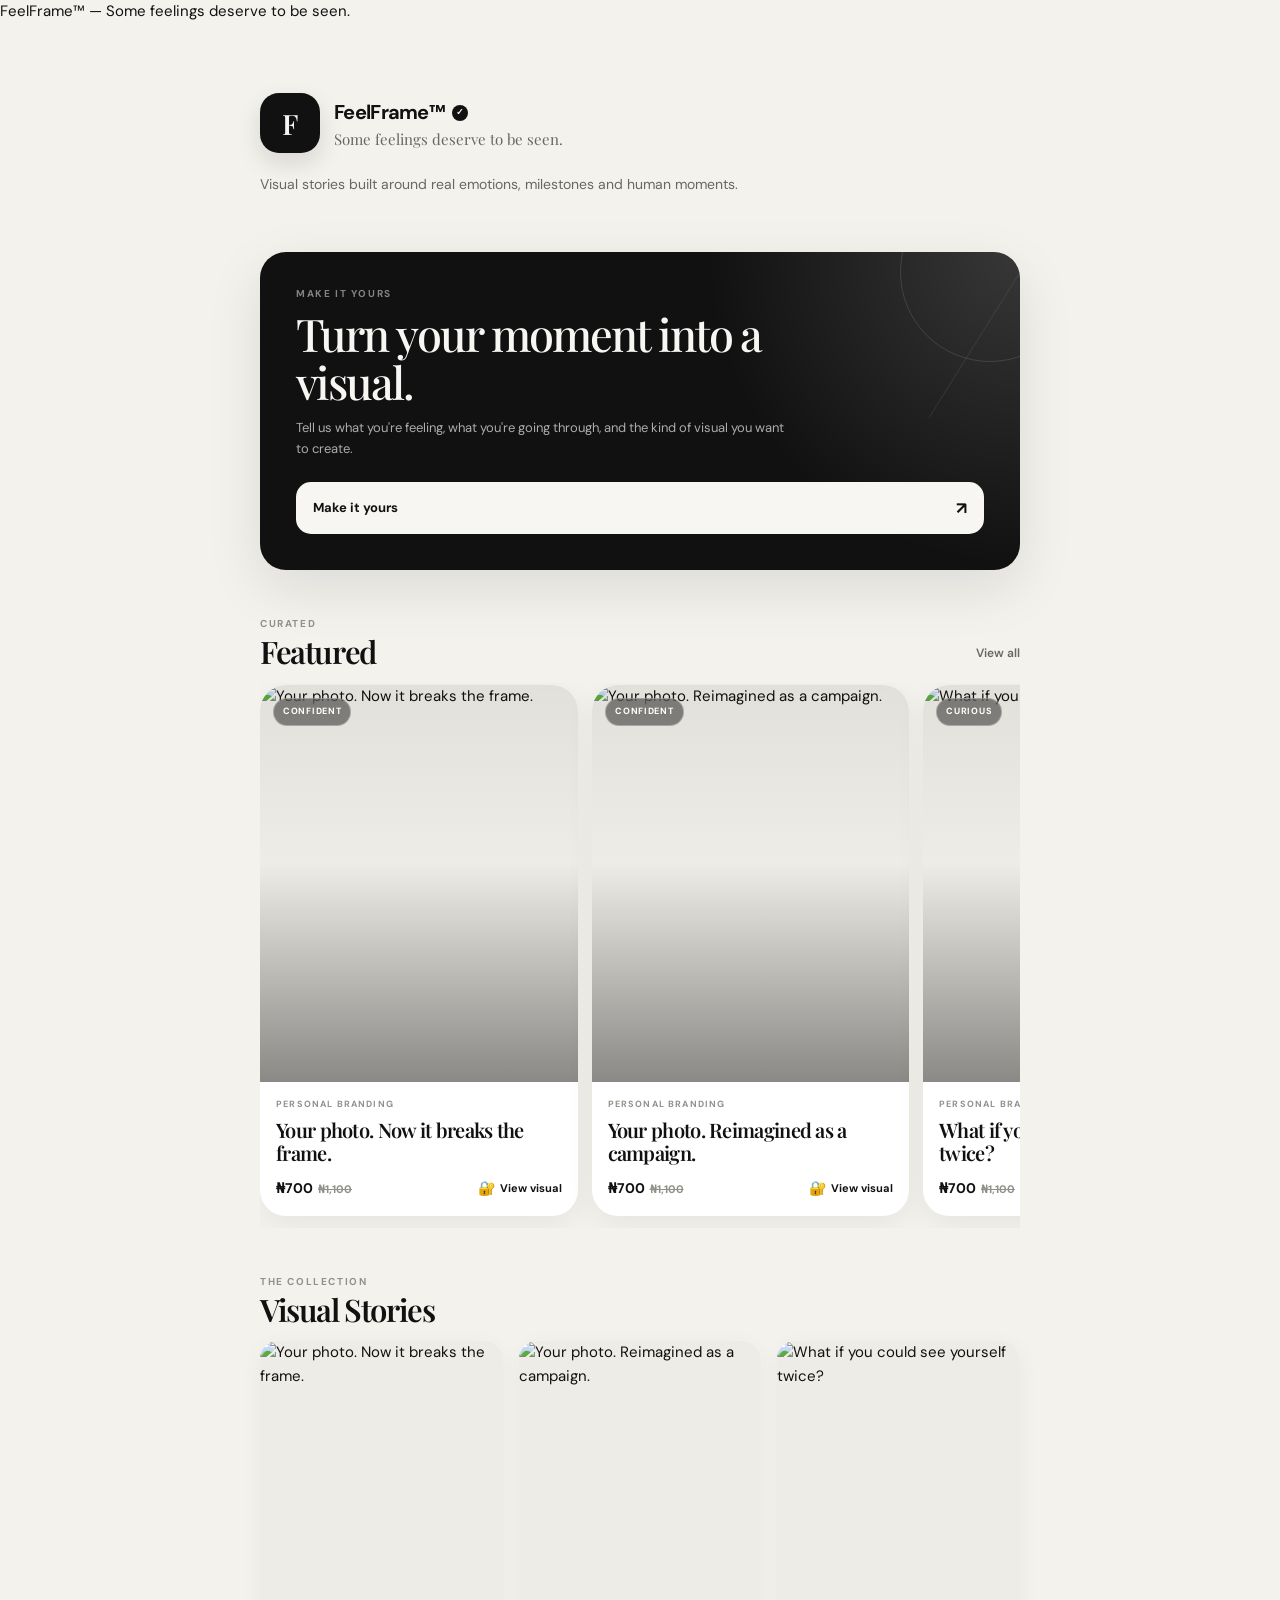
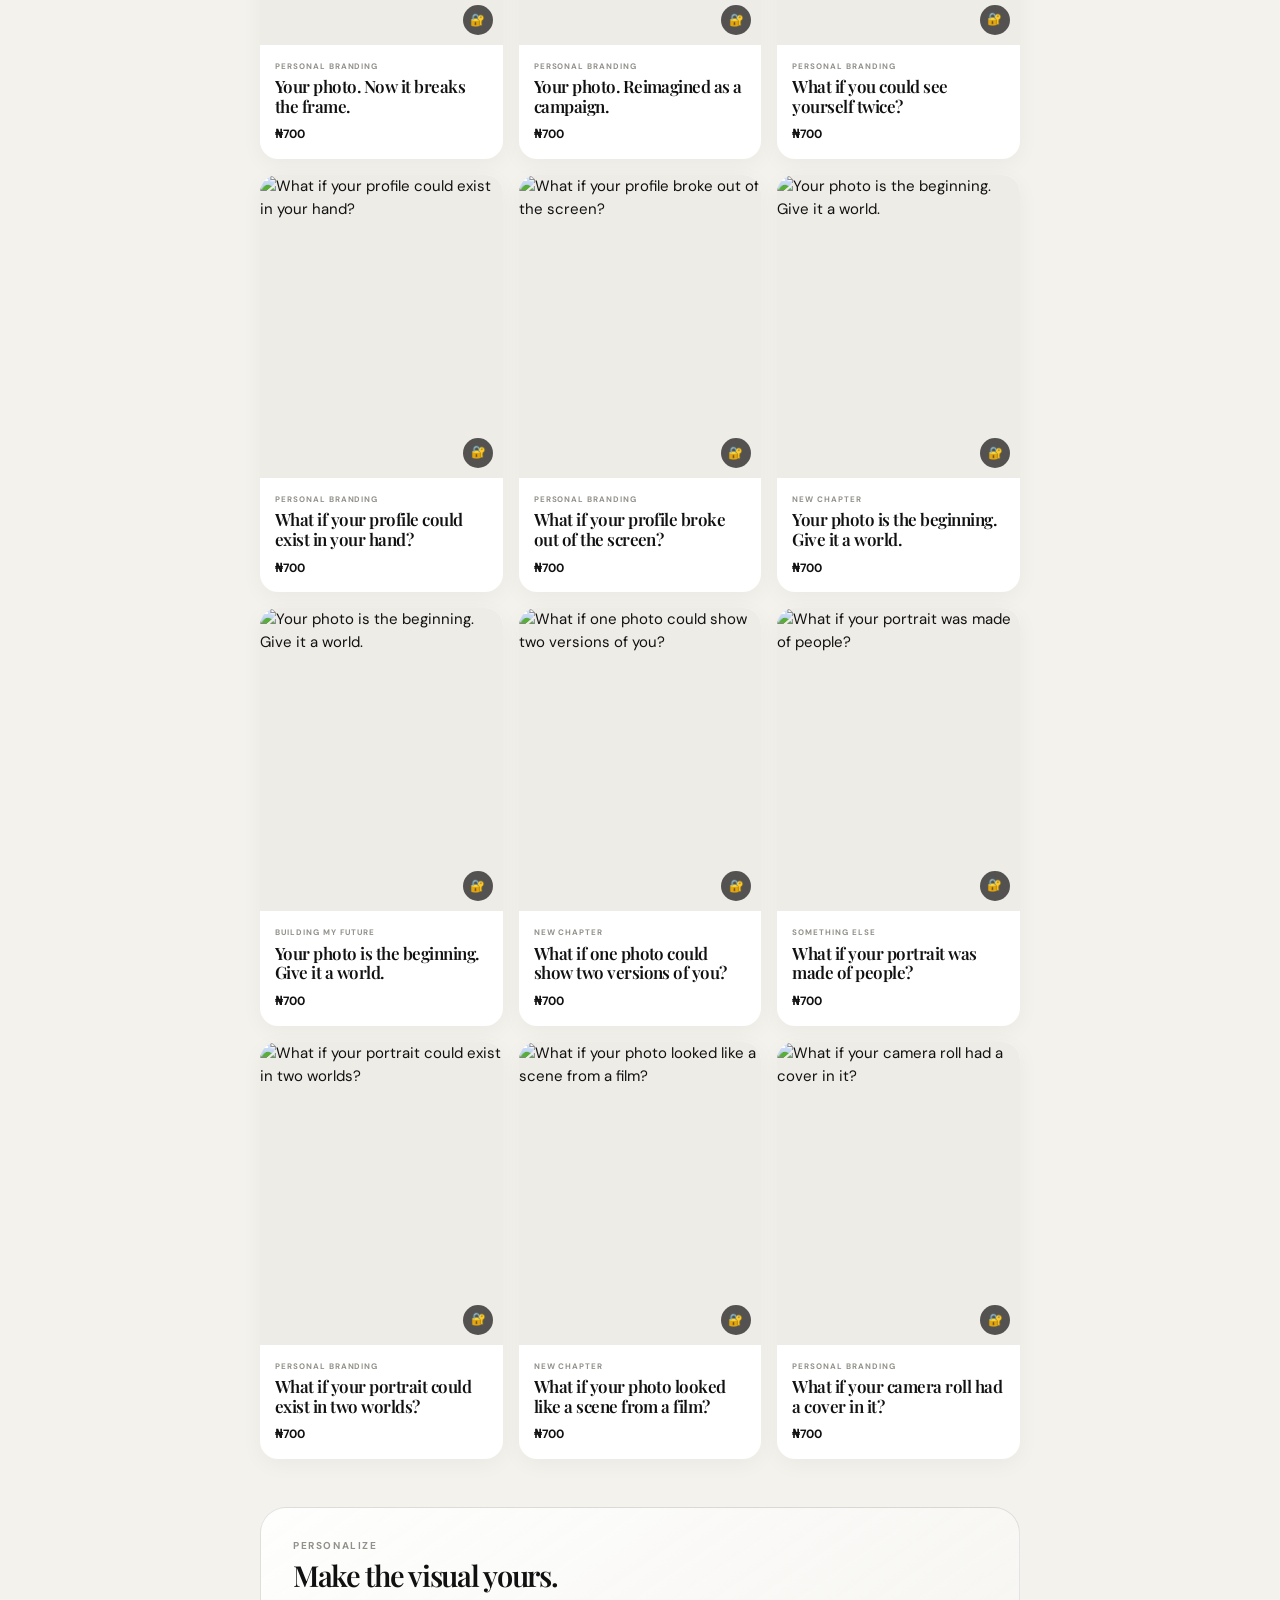
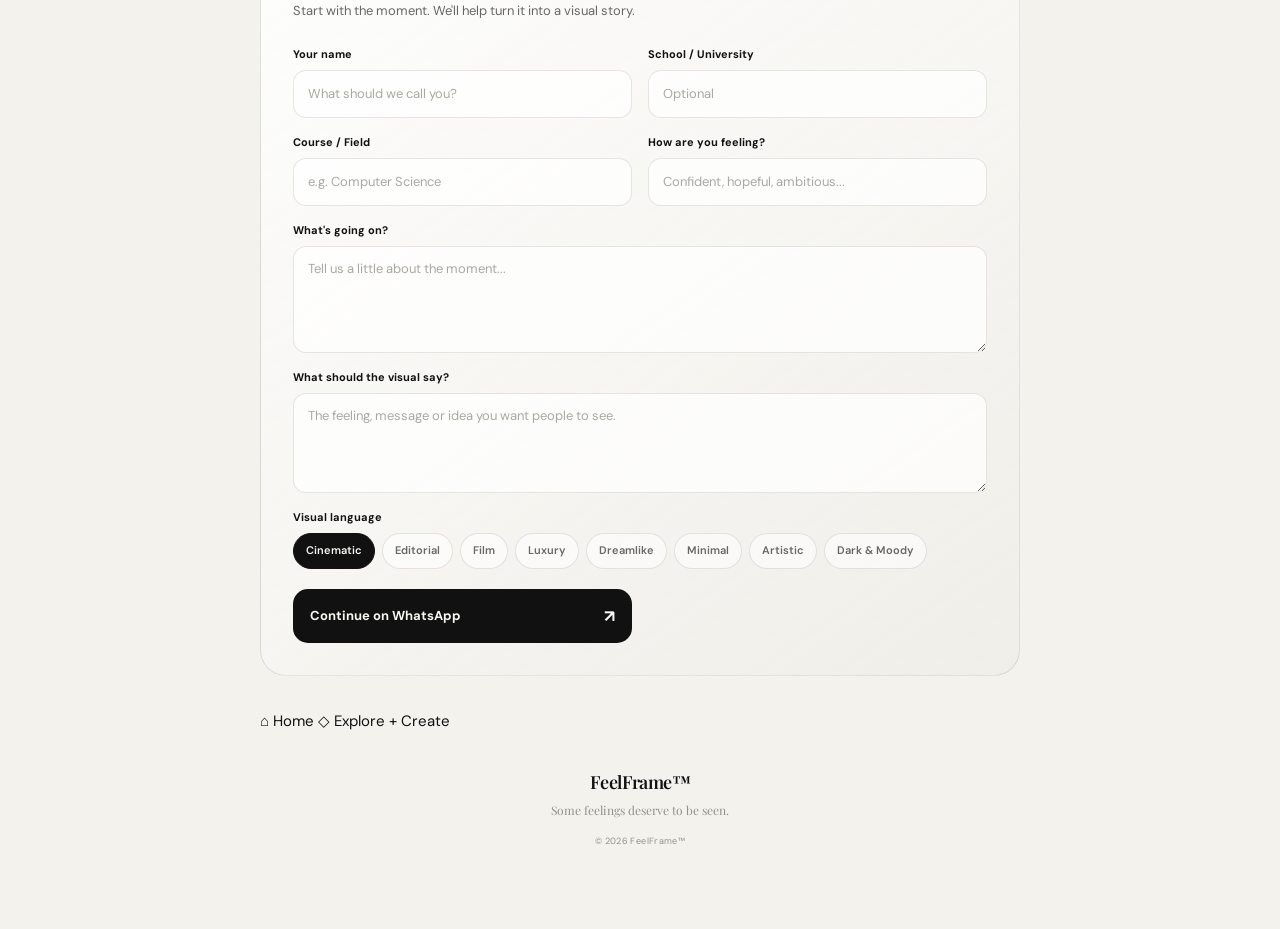
==== commit dccca6f0: "Update index.html" ====
--- a/index.html
+++ b/index.html
@@ -1,623 +1,531 @@
 <!DOCTYPE html>
 <html lang="en">
-
 <head>
   <meta charset="UTF-8">
 
-  <meta
-    name="viewport"
-    content="width=device-width, initial-scale=1.0, viewport-fit=cover"
-  >
-
-  <meta
-    name="theme-color"
-    content="#f4f2ed"
-  >
-
-  <meta
-    name="description"
-    content="FeelFrame™ — Some feelings deserve to be seen. Visual stories built around real emotions, milestones and human moments."
-  >
-
-  <meta
-    name="robots"
-    content="index, follow"
-  >
-
-  <meta
-    property="og:type"
-    content="website"
-  >
-
-  <meta
-    property="og:title"
-    content="FeelFrame™ — Some feelings deserve to be seen."
-  >
-
-  <meta
-    property="og:description"
-    content="Visual stories built around real emotions, milestones and human moments."
-  >
-
-  <meta
-    property="og:image"
-    content="https://res.cloudinary.com/mo6vulz7/image/upload/v1790245069/IMG_1428.jpg"
-  >
+<meta
+name=“viewport”
+content=“width=device-width, initial-scale=1.0, viewport-fit=cover”
+
+<meta
+name=“theme-color”
+content=”#f4f2ed”
+
+<meta
+name=“description”
+content=“FeelFrame™ — Some feelings deserve to be seen. Visual stories built around real emotions, milestones and human moments.”
+
+<meta
+name=“robots”
+content=“index, follow”
+
+<meta
+property=“og:type”
+content=“website”
+
+<meta
+property=“og:title”
+content=“FeelFrame™ — Some feelings deserve to be seen.”
+
+<meta
+property=“og:description”
+content=“Visual stories built around real emotions, milestones and human moments.”
+
+<meta
+property=“og:image”
+content=“https://res.cloudinary.com/mo6vulz7/image/upload/v1790245069/IMG_1428.jpg”
 
   <title>FeelFrame™ — Some feelings deserve to be seen.</title>
-
-  <!-- Fonts -->
+  <!-- =========================================================
+       FONTS
+  ========================================================== -->
   <link
     rel="preconnect"
     href="https://fonts.googleapis.com"
   >
-
   <link
     rel="preconnect"
     href="https://fonts.gstatic.com"
     crossorigin
   >
-
   <link
     href="https://fonts.googleapis.com/css2?family=DM+Sans:wght@400;500;600;700&family=Playfair+Display:wght@500;600;700&display=swap"
     rel="stylesheet"
   >
-
-  <!-- Styles -->
+  <!-- =========================================================
+       STYLES
+  ========================================================== -->
   <link
     rel="stylesheet"
     href="style.css"
   >
 </head>
-
 <body>
-
   <!-- =========================================================
        APP
   ========================================================== -->
-
   <main
     id="app"
     class="app"
   >
-
-    <!-- =======================================================
-         HEADER / PROFILE
-    ======================================================== -->
-
-    <header
-      id="profile"
-      class="profile"
-    >
-
-      <div class="profile__identity">
-
-        <div
-          class="profile__mark"
-          aria-hidden="true"
-        >
-          F
-        </div>
-
-        <div class="profile__copy">
-
-          <div class="profile__name-row">
-
-            <h1
-              id="site-name"
-              class="profile__name"
-            >
-              FeelFrame™
-            </h1>
-
-            <span
-              class="profile__verified"
-              aria-label="Verified"
-              title="Verified"
-            >
-              ✓
-            </span>
-
-          </div>
-
-          <p
-            id="site-tagline"
-            class="profile__tagline"
-          >
-            Some feelings deserve to be seen.
-          </p>
-
-        </div>
-
+<!-- =======================================================
+     HEADER / PROFILE
+======================================================== -->
+<header
+  id="profile"
+  class="profile"
+>
+  <div class="profile__identity">
+    <div
+      class="profile__mark"
+      aria-hidden="true"
+    >
+      F
+    </div>
+    <div class="profile__copy">
+      <div class="profile__name-row">
+        <h1
+          id="site-name"
+          class="profile__name"
+        >
+          FeelFrame™
+        </h1>
+        <span
+          class="profile__verified"
+          aria-label="Verified"
+          title="Verified"
+        >
+          ✓
+        </span>
       </div>
-
       <p
-        id="site-description"
-        class="profile__description"
-      >
-        Visual stories built around real emotions, milestones and human moments.
-      </p>
-
-    </header>
-
-
-    <!-- =======================================================
-         STATUS
-    ======================================================== -->
-
-    <section
-      id="status-section"
-      class="status-section"
-      aria-labelledby="status-heading"
-    >
-
-      <div class="section-heading">
-
-        <div>
-          <span class="section-heading__eyebrow">
-            FEELFRAME
-          </span>
-
-          <h2
-            id="status-heading"
-            class="section-heading__title"
-          >
-            Status
-          </h2>
-        </div>
-
-        <span
-          id="status-count"
-          class="section-heading__meta"
-        >
-          0 updates
-        </span>
-
-      </div>
-
-
-      <!--
-        JavaScript inserts status bubbles here.
-      -->
-
-      <div
-        id="status-list"
-        class="status-list"
-        role="list"
-        aria-label="FeelFrame status updates"
-      ></div>
-
-    </section>
-
-
-    <!-- =======================================================
-         PRIMARY ACTION
-    ======================================================== -->
-
-    <section
-      class="primary-action"
-      aria-label="Create your own visual"
-    >
-
-      <div class="primary-action__copy">
-
-        <span class="primary-action__eyebrow">
-          MAKE IT YOURS
-        </span>
-
-        <h2 class="primary-action__title">
-          Turn your moment into a visual.
-        </h2>
-
-        <p class="primary-action__text">
-          Tell us what you're feeling, what you're going through,
-          and the kind of visual you want to create.
-        </p>
-
-      </div>
-
-      <button
-        id="make-it-yours"
-        class="primary-action__button"
-        type="button"
-      >
-        Make it yours
-        <span aria-hidden="true">↗</span>
-      </button>
-
-    </section>
-
-
-    <!-- =======================================================
-         FEATURED
-    ======================================================== -->
-
-    <section
-      id="featured-section"
-      class="featured-section"
-      aria-labelledby="featured-heading"
-    >
-
-      <div class="section-heading">
-
-        <div>
-          <span class="section-heading__eyebrow">
-            CURATED
-          </span>
-
-          <h2
-            id="featured-heading"
-            class="section-heading__title"
-          >
-            Featured
-          </h2>
-        </div>
-
-        <button
-          id="view-all"
-          class="section-heading__action"
-          type="button"
-        >
-          View all
-        </button>
-
-      </div>
-
-
-      <div
-        id="featured-list"
-        class="featured-list"
-        role="list"
-        aria-label="Featured FeelFrame visual stories"
-      ></div>
-
-    </section>
-
-
-    <!-- =======================================================
-         VISUAL STORIES
-    ======================================================== -->
-
-    <section
-      id="stories-section"
-      class="stories-section"
-      aria-labelledby="stories-heading"
-    >
-
-      <div class="section-heading">
-
-        <div>
-          <span class="section-heading__eyebrow">
-            THE COLLECTION
-          </span>
-
-          <h2
-            id="stories-heading"
-            class="section-heading__title"
-          >
-            Visual Stories
-          </h2>
-        </div>
-
-      </div>
-
-
-      <div
-        id="stories-list"
-        class="stories-list"
-        role="list"
-        aria-label="FeelFrame visual stories"
-      ></div>
-
-    </section>
-
-
-    <!-- =======================================================
-         PERSONALIZATION
-    ======================================================== -->
-
-    <section
-      id="create-section"
-      class="create-section"
-      aria-labelledby="create-heading"
-    >
-
-      <div class="create-section__header">
-
-        <span class="section-heading__eyebrow">
-          PERSONALIZE
-        </span>
-
-        <h2
-          id="create-heading"
-          class="create-section__title"
-        >
-          Make the visual yours.
-        </h2>
-
-        <p class="create-section__description">
-          Start with the moment. We'll help turn it into a visual story.
-        </p>
-
-      </div>
-
-
-      <form
-        id="create-form"
-        class="create-form"
-        novalidate
-      >
-
-        <div class="form-field">
-
-          <label
-            for="create-name"
-            class="form-field__label"
-          >
-            Your name
-          </label>
-
-          <input
-            id="create-name"
-            name="name"
-            class="form-field__input"
-            type="text"
-            autocomplete="name"
-            placeholder="What should we call you?"
-          >
-
-        </div>
-
-
-        <div class="form-field">
-
-          <label
-            for="create-school"
-            class="form-field__label"
-          >
-            School / University
-          </label>
-
-          <input
-            id="create-school"
-            name="school"
-            class="form-field__input"
-            type="text"
-            placeholder="Optional"
-          >
-
-        </div>
-
-
-        <div class="form-field">
-
-          <label
-            for="create-course"
-            class="form-field__label"
-          >
-            Course / Field
-          </label>
-
-          <input
-            id="create-course"
-            name="course"
-            class="form-field__input"
-            type="text"
-            placeholder="e.g. Computer Science"
-          >
-
-        </div>
-
-
-        <div class="form-field">
-
-          <label
-            for="create-feeling"
-            class="form-field__label"
-          >
-            How are you feeling?
-          </label>
-
-          <input
-            id="create-feeling"
-            name="feeling"
-            class="form-field__input"
-            type="text"
-            placeholder="Confident, hopeful, ambitious..."
-          >
-
-        </div>
-
-
-        <div class="form-field form-field--full">
-
-          <label
-            for="create-story"
-            class="form-field__label"
-          >
-            What's going on?
-          </label>
-
-          <textarea
-            id="create-story"
-            name="story"
-            class="form-field__input form-field__textarea"
-            rows="4"
-            placeholder="Tell us a little about the moment..."
-          ></textarea>
-
-        </div>
-
-
-        <div class="form-field form-field--full">
-
-          <label
-            for="create-message"
-            class="form-field__label"
-          >
-            What should the visual say?
-          </label>
-
-          <textarea
-            id="create-message"
-            name="message"
-            class="form-field__input form-field__textarea"
-            rows="3"
-            placeholder="The feeling, message or idea you want people to see."
-          ></textarea>
-
-        </div>
-
-
-        <div class="form-field form-field--full">
-
-          <span class="form-field__label">
-            Visual language
-          </span>
-
-          <div
-            id="visual-language"
-            class="visual-options"
-            role="radiogroup"
-            aria-label="Choose a visual language"
-          >
-
-            <button
-              class="visual-option is-active"
-              type="button"
-              role="radio"
-              aria-checked="true"
-              data-value="Cinematic"
-            >
-              Cinematic
-            </button>
-
-            <button
-              class="visual-option"
-              type="button"
-              role="radio"
-              aria-checked="false"
-              data-value="Editorial"
-            >
-              Editorial
-            </button>
-
-            <button
-              class="visual-option"
-              type="button"
-              role="radio"
-              aria-checked="false"
-              data-value="Film"
-            >
-              Film
-            </button>
-
-            <button
-              class="visual-option"
-              type="button"
-              role="radio"
-              aria-checked="false"
-              data-value="Luxury"
-            >
-              Luxury
-            </button>
-
-            <button
-              class="visual-option"
-              type="button"
-              role="radio"
-              aria-checked="false"
-              data-value="Dreamlike"
-            >
-              Dreamlike
-            </button>
-
-            <button
-              class="visual-option"
-              type="button"
-              role="radio"
-              aria-checked="false"
-              data-value="Minimal"
-            >
-              Minimal
-            </button>
-
-            <button
-              class="visual-option"
-              type="button"
-              role="radio"
-              aria-checked="false"
-              data-value="Artistic"
-            >
-              Artistic
-            </button>
-
-            <button
-              class="visual-option"
-              type="button"
-              role="radio"
-              aria-checked="false"
-              data-value="Dark & Moody"
-            >
-              Dark &amp; Moody
-            </button>
-
-          </div>
-
-        </div>
-
-
-        <button
-          class="create-form__submit"
-          type="submit"
-        >
-          Continue on WhatsApp
-          <span aria-hidden="true">↗</span>
-        </button>
-
-      </form>
-
-    </section>
-
-
-    <!-- =======================================================
-         SOCIAL LINKS
-    ======================================================== -->
-
-    <nav
-      id="social-links"
-      class="social-links"
-      aria-label="Social links"
-    ></nav>
-
-
-    <!-- =======================================================
-         FOOTER
-    ======================================================== -->
-
-    <footer class="footer">
-
-      <div class="footer__brand">
-        FeelFrame™
-      </div>
-
-      <p class="footer__text">
+        id="site-tagline"
+        class="profile__tagline"
+      >
         Some feelings deserve to be seen.
       </p>
-
-      <p class="footer__copyright">
-        © <span id="current-year"></span> FeelFrame™
-      </p>
-
-    </footer>
-
+    </div>
+  </div>
+  <p
+    id="site-description"
+    class="profile__description"
+  >
+    Visual stories built around real emotions, milestones and human moments.
+  </p>
+</header>
+<!-- =======================================================
+     STATUS
+======================================================== -->
+<section
+  id="status-section"
+  class="status-section"
+  aria-labelledby="status-heading"
+>
+  <div class="section-heading">
+    <div>
+      <span class="section-heading__eyebrow">
+        FEELFRAME
+      </span>
+      <h2
+        id="status-heading"
+        class="section-heading__title"
+      >
+        Status
+      </h2>
+    </div>
+    <span
+      id="status-count"
+      class="section-heading__meta"
+    >
+      0 updates
+    </span>
+  </div>
+  <div
+    id="status-list"
+    class="status-list"
+    role="list"
+    aria-label="FeelFrame status updates"
+  ></div>
+</section>
+<!-- =======================================================
+     PRIMARY ACTION
+======================================================== -->
+<section
+  class="primary-action"
+  aria-label="Create your own visual"
+>
+  <div class="primary-action__copy">
+    <span class="primary-action__eyebrow">
+      MAKE IT YOURS
+    </span>
+    <h2 class="primary-action__title">
+      Turn your moment into a visual.
+    </h2>
+    <p class="primary-action__text">
+      Tell us what you're feeling, what you're going through,
+      and the kind of visual you want to create.
+    </p>
+  </div>
+  <button
+    id="make-it-yours"
+    class="primary-action__button"
+    type="button"
+  >
+    Make it yours
+    <span aria-hidden="true">↗</span>
+  </button>
+</section>
+<!-- =======================================================
+     FEATURED
+======================================================== -->
+<section
+  id="featured-section"
+  class="featured-section"
+  aria-labelledby="featured-heading"
+>
+  <div class="section-heading">
+    <div>
+      <span class="section-heading__eyebrow">
+        CURATED
+      </span>
+      <h2
+        id="featured-heading"
+        class="section-heading__title"
+      >
+        Featured
+      </h2>
+    </div>
+    <button
+      id="view-all"
+      class="section-heading__action"
+      type="button"
+    >
+      View all
+    </button>
+  </div>
+  <div
+    id="featured-list"
+    class="featured-list"
+    role="list"
+    aria-label="Featured FeelFrame visual stories"
+  ></div>
+</section>
+<!-- =======================================================
+     VISUAL STORIES
+======================================================== -->
+<section
+  id="stories-section"
+  class="stories-section"
+  aria-labelledby="stories-heading"
+>
+  <div class="section-heading">
+    <div>
+      <span class="section-heading__eyebrow">
+        THE COLLECTION
+      </span>
+      <h2
+        id="stories-heading"
+        class="section-heading__title"
+      >
+        Visual Stories
+      </h2>
+    </div>
+  </div>
+  <div
+    id="stories-list"
+    class="stories-list"
+    role="list"
+    aria-label="FeelFrame visual stories"
+  ></div>
+</section>
+<!-- =======================================================
+     PERSONALIZATION
+======================================================== -->
+<section
+  id="create-section"
+  class="create-section"
+  aria-labelledby="create-heading"
+>
+  <div class="create-section__header">
+    <span class="section-heading__eyebrow">
+      PERSONALIZE
+    </span>
+    <h2
+      id="create-heading"
+      class="create-section__title"
+    >
+      Make the visual yours.
+    </h2>
+    <p class="create-section__description">
+      Start with the moment. We'll help turn it into a visual story.
+    </p>
+  </div>
+  <form
+    id="create-form"
+    class="create-form"
+    novalidate
+  >
+    <div class="form-field">
+      <label
+        for="create-name"
+        class="form-field__label"
+      >
+        Your name
+      </label>
+      <input
+        id="create-name"
+        name="name"
+        class="form-field__input"
+        type="text"
+        autocomplete="name"
+        placeholder="What should we call you?"
+      >
+    </div>
+    <div class="form-field">
+      <label
+        for="create-school"
+        class="form-field__label"
+      >
+        School / University
+      </label>
+      <input
+        id="create-school"
+        name="school"
+        class="form-field__input"
+        type="text"
+        placeholder="Optional"
+      >
+    </div>
+    <div class="form-field">
+      <label
+        for="create-course"
+        class="form-field__label"
+      >
+        Course / Field
+      </label>
+      <input
+        id="create-course"
+        name="course"
+        class="form-field__input"
+        type="text"
+        placeholder="e.g. Computer Science"
+      >
+    </div>
+    <div class="form-field">
+      <label
+        for="create-feeling"
+        class="form-field__label"
+      >
+        How are you feeling?
+      </label>
+      <input
+        id="create-feeling"
+        name="feeling"
+        class="form-field__input"
+        type="text"
+        placeholder="Confident, hopeful, ambitious..."
+      >
+    </div>
+    <div class="form-field form-field--full">
+      <label
+        for="create-story"
+        class="form-field__label"
+      >
+        What's going on?
+      </label>
+      <textarea
+        id="create-story"
+        name="story"
+        class="form-field__input form-field__textarea"
+        rows="4"
+        placeholder="Tell us a little about the moment..."
+      ></textarea>
+    </div>
+    <div class="form-field form-field--full">
+      <label
+        for="create-message"
+        class="form-field__label"
+      >
+        What should the visual say?
+      </label>
+      <textarea
+        id="create-message"
+        name="message"
+        class="form-field__input form-field__textarea"
+        rows="3"
+        placeholder="The feeling, message or idea you want people to see."
+      ></textarea>
+    </div>
+    <div class="form-field form-field--full">
+      <span class="form-field__label">
+        Visual language
+      </span>
+      <div
+        id="visual-language"
+        class="visual-options"
+        role="radiogroup"
+        aria-label="Choose a visual language"
+      >
+        <button
+          class="visual-option is-active"
+          type="button"
+          role="radio"
+          aria-checked="true"
+          data-value="Cinematic"
+        >
+          Cinematic
+        </button>
+        <button
+          class="visual-option"
+          type="button"
+          role="radio"
+          aria-checked="false"
+          data-value="Editorial"
+        >
+          Editorial
+        </button>
+        <button
+          class="visual-option"
+          type="button"
+          role="radio"
+          aria-checked="false"
+          data-value="Film"
+        >
+          Film
+        </button>
+        <button
+          class="visual-option"
+          type="button"
+          role="radio"
+          aria-checked="false"
+          data-value="Luxury"
+        >
+          Luxury
+        </button>
+        <button
+          class="visual-option"
+          type="button"
+          role="radio"
+          aria-checked="false"
+          data-value="Dreamlike"
+        >
+          Dreamlike
+        </button>
+        <button
+          class="visual-option"
+          type="button"
+          role="radio"
+          aria-checked="false"
+          data-value="Minimal"
+        >
+          Minimal
+        </button>
+        <button
+          class="visual-option"
+          type="button"
+          role="radio"
+          aria-checked="false"
+          data-value="Artistic"
+        >
+          Artistic
+        </button>
+        <button
+          class="visual-option"
+          type="button"
+          role="radio"
+          aria-checked="false"
+          data-value="Dark & Moody"
+        >
+          Dark &amp; Moody
+        </button>
+      </div>
+    </div>
+    <button
+      class="create-form__submit"
+      type="submit"
+    >
+      Continue on WhatsApp
+      <span aria-hidden="true">↗</span>
+    </button>
+  </form>
+</section>
+<!-- =======================================================
+     SOCIAL LINKS
+======================================================== -->
+<nav
+  id="social-links"
+  class="social-links"
+  aria-label="Social links"
+></nav>
+<!-- =======================================================
+     BOTTOM NAVIGATION
+======================================================== -->
+<nav
+  class="bottom-nav"
+  aria-label="Primary navigation"
+>
+  <a
+    href="#profile"
+    class="bottom-nav__item is-active"
+    aria-current="page"
+  >
+    <span
+      class="bottom-nav__icon"
+      aria-hidden="true"
+    >
+      ⌂
+    </span>
+    <span class="bottom-nav__label">
+      Home
+    </span>
+  </a>
+  <a
+    href="#stories-section"
+    class="bottom-nav__item"
+  >
+    <span
+      class="bottom-nav__icon"
+      aria-hidden="true"
+    >
+      ◇
+    </span>
+    <span class="bottom-nav__label">
+      Explore
+    </span>
+  </a>
+  <a
+    href="#create-section"
+    class="bottom-nav__item bottom-nav__item--create"
+  >
+    <span
+      class="bottom-nav__icon"
+      aria-hidden="true"
+    >
+      +
+    </span>
+    <span class="bottom-nav__label">
+      Create
+    </span>
+  </a>
+</nav>
+<!-- =======================================================
+     FOOTER
+======================================================== -->
+<footer class="footer">
+  <div class="footer__brand">
+    FeelFrame™
+  </div>
+  <p class="footer__text">
+    Some feelings deserve to be seen.
+  </p>
+  <p class="footer__copyright">
+    © <span id="current-year"></span> FeelFrame™
+  </p>
+</footer>
   </main>
-
-
   <!-- =========================================================
        STATUS VIEWER
   ========================================================== -->
-
   <div
     id="status-viewer"
     class="status-viewer"
@@ -626,148 +534,107 @@
     aria-modal="true"
     aria-label="FeelFrame status viewer"
   >
-
+<div
+  class="status-viewer__backdrop"
+  data-status-close
+></div>
+<div class="status-viewer__container">
+  <div
+    id="status-progress"
+    class="status-viewer__progress"
+    aria-hidden="true"
+  ></div>
+  <header class="status-viewer__header">
+    <div class="status-viewer__identity">
+      <div
+        id="viewer-avatar"
+        class="status-viewer__avatar"
+      >
+        F
+      </div>
+      <div>
+        <div
+          id="viewer-name"
+          class="status-viewer__name"
+        >
+          FeelFrame™
+        </div>
+        <div
+          id="viewer-time"
+          class="status-viewer__time"
+        >
+          Just now
+        </div>
+      </div>
+    </div>
+    <button
+      id="status-close"
+      class="status-viewer__close"
+      type="button"
+      aria-label="Close status viewer"
+    >
+      ×
+    </button>
+  </header>
+  <div class="status-viewer__media">
+    <img
+      id="status-image"
+      class="status-viewer__image"
+      src=""
+      alt=""
+      draggable="false"
+    >
     <div
-      class="status-viewer__backdrop"
-      data-status-close
-    ></div>
-
-
-    <div class="status-viewer__container">
-
-      <!-- Progress bars -->
-      <div
-        id="status-progress"
-        class="status-viewer__progress"
-        aria-hidden="true"
-      ></div>
-
-
-      <!-- Header -->
-      <header class="status-viewer__header">
-
-        <div class="status-viewer__identity">
-
-          <div
-            id="viewer-avatar"
-            class="status-viewer__avatar"
-          >
-            F
-          </div>
-
-          <div>
-
-            <div
-              id="viewer-name"
-              class="status-viewer__name"
-            >
-              FeelFrame™
-            </div>
-
-            <div
-              id="viewer-time"
-              class="status-viewer__time"
-            >
-              Just now
-            </div>
-
-          </div>
-
-        </div>
-
-
-        <button
-          id="status-close"
-          class="status-viewer__close"
-          type="button"
-          aria-label="Close status viewer"
-        >
-          ×
-        </button>
-
-      </header>
-
-
-      <!-- Story -->
-      <div class="status-viewer__media">
-
-        <img
-          id="status-image"
-          class="status-viewer__image"
-          src=""
-          alt=""
-          draggable="false"
-        >
-
-        <div
-          id="status-loading"
-          class="status-viewer__loading"
-          aria-hidden="true"
-        >
-          <span></span>
-        </div>
-
-      </div>
-
-
-      <!-- Content -->
-      <div class="status-viewer__content">
-
-        <span
-          id="status-category"
-          class="status-viewer__category"
-        >
-          FEELFRAME
-        </span>
-
-        <h2
-          id="status-title"
-          class="status-viewer__title"
-        ></h2>
-
-        <p
-          id="status-text"
-          class="status-viewer__text"
-        ></p>
-
-        <a
-          id="status-cta"
-          class="status-viewer__cta"
-          href="#"
-          target="_blank"
-          rel="noopener noreferrer"
-        >
-          View visual
-          <span aria-hidden="true">↗</span>
-        </a>
-
-      </div>
-
-
-      <!-- Navigation zones -->
-      <button
-        id="status-prev"
-        class="status-viewer__nav status-viewer__nav--prev"
-        type="button"
-        aria-label="Previous status"
-      ></button>
-
-      <button
-        id="status-next"
-        class="status-viewer__nav status-viewer__nav--next"
-        type="button"
-        aria-label="Next status"
-      ></button>
-
-    </div>
-
-  </div>
-
-
+      id="status-loading"
+      class="status-viewer__loading"
+      aria-hidden="true"
+    >
+      <span></span>
+    </div>
+  </div>
+  <div class="status-viewer__content">
+    <span
+      id="status-category"
+      class="status-viewer__category"
+    >
+      FEELFRAME
+    </span>
+    <h2
+      id="status-title"
+      class="status-viewer__title"
+    ></h2>
+    <p
+      id="status-text"
+      class="status-viewer__text"
+    ></p>
+    <a
+      id="status-cta"
+      class="status-viewer__cta"
+      href="#"
+      target="_blank"
+      rel="noopener noreferrer"
+    >
+      View visual
+      <span aria-hidden="true">↗</span>
+    </a>
+  </div>
+  <button
+    id="status-prev"
+    class="status-viewer__nav status-viewer__nav--prev"
+    type="button"
+    aria-label="Previous status"
+  ></button>
+  <button
+    id="status-next"
+    class="status-viewer__nav status-viewer__nav--next"
+    type="button"
+    aria-label="Next status"
+  ></button>
+</div>
+  </div>
   <!-- =========================================================
        PRODUCT QUICK VIEW
   ========================================================== -->
-
   <div
     id="product-modal"
     class="product-modal"
@@ -776,106 +643,80 @@
     aria-modal="true"
     aria-label="Visual story"
   >
-
-    <div
-      class="product-modal__backdrop"
-      data-product-close
-    ></div>
-
-    <div class="product-modal__container">
-
-      <button
-        id="product-close"
-        class="product-modal__close"
-        type="button"
-        aria-label="Close"
-      >
-        ×
-      </button>
-
-      <div class="product-modal__image-wrap">
-
-        <img
-          id="product-image"
-          class="product-modal__image"
-          src=""
-          alt=""
-        >
-
-      </div>
-
-      <div class="product-modal__content">
-
-        <span
-          id="product-campaign"
-          class="product-modal__eyebrow"
-        ></span>
-
-        <h2
-          id="product-title"
-          class="product-modal__title"
-        ></h2>
-
-        <p
-          id="product-quote"
-          class="product-modal__quote"
-        ></p>
-
-        <p
-          id="product-description"
-          class="product-modal__description"
-        ></p>
-
-        <div class="product-modal__meta">
-
-          <span
-            id="product-style"
-            class="product-modal__tag"
-          ></span>
-
-          <span
-            id="product-emotion"
-            class="product-modal__tag"
-          ></span>
-
-        </div>
-
-        <div class="product-modal__pricing">
-
-          <span
-            id="product-price"
-            class="product-modal__price"
-          ></span>
-
-          <span
-            id="product-compare"
-            class="product-modal__compare"
-          ></span>
-
-        </div>
-
-        <a
-          id="product-buy"
-          class="product-modal__buy"
-          href="#"
-          target="_blank"
-          rel="noopener noreferrer"
-        >
-          Get this visual
-          <span aria-hidden="true">↗</span>
-        </a>
-
-      </div>
-
-    </div>
-
-  </div>
-
-
+<div
+  class="product-modal__backdrop"
+  data-product-close
+></div>
+<div class="product-modal__container">
+  <button
+    id="product-close"
+    class="product-modal__close"
+    type="button"
+    aria-label="Close"
+  >
+    ×
+  </button>
+  <div class="product-modal__image-wrap">
+    <img
+      id="product-image"
+      class="product-modal__image"
+      src=""
+      alt=""
+    >
+  </div>
+  <div class="product-modal__content">
+    <span
+      id="product-campaign"
+      class="product-modal__eyebrow"
+    ></span>
+    <h2
+      id="product-title"
+      class="product-modal__title"
+    ></h2>
+    <p
+      id="product-quote"
+      class="product-modal__quote"
+    ></p>
+    <p
+      id="product-description"
+      class="product-modal__description"
+    ></p>
+    <div class="product-modal__meta">
+      <span
+        id="product-style"
+        class="product-modal__tag"
+      ></span>
+      <span
+        id="product-emotion"
+        class="product-modal__tag"
+      ></span>
+    </div>
+    <div class="product-modal__pricing">
+      <span
+        id="product-price"
+        class="product-modal__price"
+      ></span>
+      <span
+        id="product-compare"
+        class="product-modal__compare"
+      ></span>
+    </div>
+    <a
+      id="product-buy"
+      class="product-modal__buy"
+      href="#"
+      target="_blank"
+      rel="noopener noreferrer"
+    >
+      Get this visual
+      <span aria-hidden="true">↗</span>
+    </a>
+  </div>
+</div>
+  </div>
   <!-- =========================================================
        TOAST
   ========================================================== -->
-
   <div
     id="toast"
     class="toast"
@@ -883,17 +724,12 @@
     aria-live="polite"
     aria-atomic="true"
   ></div>
-
-
   <!-- =========================================================
        JAVASCRIPT
   ========================================================== -->
-
   <script
     src="script.js"
     defer
   ></script>
-
 </body>
-
 </html>
--- a/style.css
+++ b/style.css
@@ -1,64 +1,75 @@
-@import url("https://fonts.googleapis.com/css2?family=DM+Sans:wght@400;500;600;700&family=Playfair+Display:wght@500;600;700&display=swap");
-
-/* =========================================================
-   FEELFRAME™ — PRODUCTION STYLE SYSTEM
-   ========================================================= */
+/* =========================================================
+   FEELFRAME™
+   LINK-IN-BIO + STATUS
+   PRODUCTION STYLESHEET
+========================================================= */
+
+
+/* =========================================================
+   01. ROOT
+========================================================= */
 
 :root {
   --bg: #f4f2ed;
-  --white: #ffffff;
-  --black: #111111;
+  --surface: #ffffff;
+  --surface-soft: #eeece6;
+  --surface-dark: #111111;
 
   --text: #111111;
-  --muted: #77746e;
-  --soft: #a09d96;
-
-  --border: rgba(17, 17, 17, 0.1);
+  --text-soft: #686762;
+  --text-muted: #92908a;
+  --text-inverse: #f7f6f2;
+
+  --border: rgba(17, 17, 17, 0.10);
   --border-strong: rgba(17, 17, 17, 0.18);
 
-  --shadow-soft: 0 8px 30px rgba(17, 17, 17, 0.07);
-  --shadow-card: 0 18px 50px rgba(17, 17, 17, 0.11);
-  --shadow-heavy: 0 30px 80px rgba(17, 17, 17, 0.17);
-
+  --shadow-soft:
+    0 8px 30px rgba(17, 17, 17, 0.06);
+
+  --shadow-card:
+    0 18px 55px rgba(17, 17, 17, 0.10);
+
+  --shadow-modal:
+    0 35px 100px rgba(0, 0, 0, 0.30);
+
+  --radius-xs: 8px;
   --radius-sm: 12px;
   --radius-md: 18px;
-  --radius-lg: 28px;
-  --radius-xl: 36px;
-  --radius-pill: 999px;
-
-  --max-width: 1440px;
-  --content-width: 1250px;
-  --page-gutter: 48px;
-
-  --nav-height: 74px;
-  --mobile-nav-height: 72px;
-
-  --cover-width: 360px;
-  --cover-height: 500px;
-
-  --cover-side: 285px;
-  --cover-far: 510px;
-
-  --cover-perspective: 1800px;
-
-  --ease: cubic-bezier(0.22, 1, 0.36, 1);
-
-  --font-sans:
-    "DM Sans",
-    -apple-system,
-    BlinkMacSystemFont,
-    "Segoe UI",
-    sans-serif;
-
-  --font-serif:
-    "Playfair Display",
-    Georgia,
-    serif;
-}
-
-/* =========================================================
-   RESET
-   ========================================================= */
+  --radius-lg: 26px;
+  --radius-xl: 34px;
+
+  --max-width: 680px;
+
+  --page-gutter: 18px;
+
+  --space-1: 4px;
+  --space-2: 8px;
+  --space-3: 12px;
+  --space-4: 16px;
+  --space-5: 20px;
+  --space-6: 24px;
+  --space-7: 32px;
+  --space-8: 40px;
+  --space-9: 48px;
+  --space-10: 64px;
+
+  --font-sans: "DM Sans", sans-serif;
+  --font-serif: "Playfair Display", serif;
+
+  --transition-fast:
+    160ms cubic-bezier(0.22, 1, 0.36, 1);
+
+  --transition:
+    260ms cubic-bezier(0.22, 1, 0.36, 1);
+
+  --transition-slow:
+    500ms cubic-bezier(0.22, 1, 0.36, 1);
+}
+
+
+/* =========================================================
+   02. RESET
+========================================================= */
 
 *,
 *::before,
@@ -68,49 +79,42 @@
 
 html {
   min-height: 100%;
-  margin: 0;
-  padding: 0;
   scroll-behavior: smooth;
   -webkit-text-size-adjust: 100%;
 }
 
 body {
+  min-width: 320px;
   min-height: 100vh;
   margin: 0;
-  padding: 0;
-  overflow-x: hidden;
+
   background: var(--bg);
   color: var(--text);
+
   font-family: var(--font-sans);
-  font-size: 16px;
+  font-size: 15px;
   line-height: 1.55;
+
   -webkit-font-smoothing: antialiased;
-  text-rendering: optimizeLegibility;
-}
-
-body.no-scroll {
+  -moz-osx-font-smoothing: grayscale;
+
+  overflow-x: hidden;
+}
+
+body.is-locked {
   overflow: hidden;
-}
-
-img,
-picture,
-video,
-canvas,
-svg {
-  display: block;
-  max-width: 100%;
-}
-
-img {
-  height: auto;
 }
 
 button,
 input,
 textarea,
 select {
-  margin: 0;
   font: inherit;
+}
+
+button,
+a {
+  -webkit-tap-highlight-color: transparent;
 }
 
 button {
@@ -120,6 +124,19 @@
 a {
   color: inherit;
   text-decoration: none;
+}
+
+img {
+  display: block;
+  max-width: 100%;
+}
+
+h1,
+h2,
+h3,
+h4,
+p {
+  margin: 0;
 }
 
 ul,
@@ -129,2242 +146,1879 @@
   list-style: none;
 }
 
-h1,
-h2,
-h3,
-h4,
-h5,
-h6,
-p {
-  margin-top: 0;
-}
-
-::selection {
-  background: var(--black);
-  color: var(--white);
-}
-
-/* =========================================================
-   ACCESSIBILITY
-   ========================================================= */
-
-:focus-visible {
-  outline: 2px solid var(--black);
-  outline-offset: 4px;
-}
-
-button:focus:not(:focus-visible),
-a:focus:not(:focus-visible) {
+
+/* =========================================================
+   03. APP
+========================================================= */
+
+.app {
+  width: min(100%, var(--max-width));
+  margin: 0 auto;
+  padding:
+    max(28px, env(safe-area-inset-top))
+    var(--page-gutter)
+    calc(36px + env(safe-area-inset-bottom));
+}
+
+
+/* =========================================================
+   04. PROFILE
+========================================================= */
+
+.profile {
+  padding: 10px 4px 8px;
+}
+
+.profile__identity {
+  display: flex;
+  align-items: center;
+  gap: 14px;
+}
+
+.profile__mark {
+  display: grid;
+  place-items: center;
+
+  width: 54px;
+  height: 54px;
+  flex: 0 0 54px;
+
+  border-radius: 17px;
+
+  background: var(--surface-dark);
+  color: var(--text-inverse);
+
+  font-family: var(--font-serif);
+  font-size: 25px;
+  font-weight: 600;
+
+  box-shadow:
+    0 10px 25px rgba(17, 17, 17, 0.12);
+}
+
+.profile__copy {
+  min-width: 0;
+}
+
+.profile__name-row {
+  display: flex;
+  align-items: center;
+  gap: 7px;
+}
+
+.profile__name {
+  font-family: var(--font-sans);
+  font-size: 18px;
+  font-weight: 700;
+  letter-spacing: -0.035em;
+}
+
+.profile__verified {
+  display: grid;
+  place-items: center;
+
+  width: 16px;
+  height: 16px;
+
+  border-radius: 50%;
+
+  background: var(--text);
+  color: var(--bg);
+
+  font-size: 9px;
+  font-weight: 700;
+}
+
+.profile__tagline {
+  margin-top: 1px;
+
+  color: var(--text-soft);
+
+  font-family: var(--font-serif);
+  font-size: 14px;
+  line-height: 1.35;
+}
+
+.profile__description {
+  max-width: 520px;
+  margin-top: 20px;
+
+  color: var(--text-soft);
+
+  font-size: 14px;
+  line-height: 1.65;
+}
+
+
+/* =========================================================
+   05. SECTION HEADINGS
+========================================================= */
+
+section {
+  margin-top: var(--space-9);
+}
+
+.section-heading {
+  display: flex;
+  align-items: flex-end;
+  justify-content: space-between;
+  gap: 20px;
+
+  margin-bottom: 16px;
+}
+
+.section-heading__eyebrow,
+.primary-action__eyebrow {
+  display: block;
+
+  color: var(--text-muted);
+
+  font-size: 10px;
+  font-weight: 700;
+  letter-spacing: 0.16em;
+  line-height: 1.2;
+  text-transform: uppercase;
+}
+
+.section-heading__title {
+  margin-top: 5px;
+
+  font-family: var(--font-serif);
+  font-size: 28px;
+  font-weight: 600;
+  letter-spacing: -0.045em;
+  line-height: 1.05;
+}
+
+.section-heading__meta {
+  flex: 0 0 auto;
+
+  color: var(--text-muted);
+
+  font-size: 11px;
+  font-weight: 600;
+}
+
+.section-heading__action {
+  padding: 5px 0;
+
+  background: transparent;
+  color: var(--text-soft);
+
+  cursor: pointer;
+
+  font-size: 12px;
+  font-weight: 600;
+
+  transition:
+    color var(--transition-fast),
+    transform var(--transition-fast);
+}
+
+.section-heading__action:hover {
+  color: var(--text);
+}
+
+.section-heading__action:active {
+  transform: scale(0.96);
+}
+
+
+/* =========================================================
+   06. STATUS STRIP
+========================================================= */
+
+.status-section {
+  margin-top: 30px;
+}
+
+.status-list {
+  display: flex;
+  gap: 14px;
+
+  padding: 4px 2px 8px;
+
+  overflow-x: auto;
+  overscroll-behavior-x: contain;
+
+  scrollbar-width: none;
+}
+
+.status-list::-webkit-scrollbar {
+  display: none;
+}
+
+.status-item {
+  width: 76px;
+  flex: 0 0 76px;
+
+  background: transparent;
+
+  cursor: pointer;
+
+  text-align: center;
+}
+
+.status-item__ring {
+  position: relative;
+
+  display: grid;
+  place-items: center;
+
+  width: 68px;
+  height: 68px;
+
+  margin: 0 auto;
+
+  padding: 3px;
+
+  border-radius: 50%;
+
+  background:
+    conic-gradient(
+      from 210deg,
+      #111111,
+      #777777,
+      #111111,
+      #b7b5ae,
+      #111111
+    );
+}
+
+.status-item.is-viewed .status-item__ring {
+  background: #c8c6bf;
+}
+
+.status-item__image {
+  width: 100%;
+  height: 100%;
+
+  border: 3px solid var(--bg);
+  border-radius: 50%;
+
+  object-fit: cover;
+}
+
+.status-item__label {
+  display: block;
+
+  margin-top: 8px;
+
+  overflow: hidden;
+
+  color: var(--text-soft);
+
+  font-size: 10px;
+  font-weight: 600;
+
+  line-height: 1.25;
+  text-overflow: ellipsis;
+  white-space: nowrap;
+}
+
+.status-item:active .status-item__ring {
+  transform: scale(0.94);
+}
+
+.status-item__ring {
+  transition: transform var(--transition-fast);
+}
+
+
+/* =========================================================
+   07. PRIMARY ACTION
+========================================================= */
+
+.primary-action {
+  position: relative;
+
+  display: flex;
+  flex-direction: column;
+  gap: 22px;
+
+  padding: 26px;
+
+  overflow: hidden;
+
+  border-radius: var(--radius-lg);
+
+  background:
+    radial-gradient(
+      circle at 100% 0%,
+      rgba(255, 255, 255, 0.16),
+      transparent 38%
+    ),
+    var(--surface-dark);
+
+  color: var(--text-inverse);
+
+  box-shadow: var(--shadow-card);
+}
+
+.primary-action::before {
+  content: "";
+
+  position: absolute;
+  top: -70px;
+  right: -60px;
+
+  width: 180px;
+  height: 180px;
+
+  border: 1px solid rgba(255, 255, 255, 0.12);
+  border-radius: 50%;
+}
+
+.primary-action::after {
+  content: "";
+
+  position: absolute;
+  top: -10px;
+  right: 40px;
+
+  width: 1px;
+  height: 190px;
+
+  background: rgba(255, 255, 255, 0.08);
+
+  transform: rotate(32deg);
+}
+
+.primary-action__copy {
+  position: relative;
+  z-index: 1;
+}
+
+.primary-action__eyebrow {
+  color: rgba(247, 246, 242, 0.50);
+}
+
+.primary-action__title {
+  max-width: 480px;
+  margin-top: 10px;
+
+  font-family: var(--font-serif);
+  font-size: 31px;
+  font-weight: 500;
+  letter-spacing: -0.045em;
+  line-height: 1.05;
+}
+
+.primary-action__text {
+  max-width: 500px;
+  margin-top: 12px;
+
+  color: rgba(247, 246, 242, 0.68);
+
+  font-size: 13px;
+  line-height: 1.65;
+}
+
+.primary-action__button {
+  position: relative;
+  z-index: 1;
+
+  display: flex;
+  align-items: center;
+  justify-content: space-between;
+
+  width: 100%;
+  min-height: 52px;
+
+  padding: 0 17px;
+
+  border-radius: 15px;
+
+  background: #f7f6f2;
+  color: #111111;
+
+  cursor: pointer;
+
+  font-size: 13px;
+  font-weight: 700;
+
+  transition:
+    transform var(--transition-fast),
+    background var(--transition-fast);
+}
+
+.primary-action__button span {
+  font-size: 17px;
+}
+
+.primary-action__button:hover {
+  background: #ffffff;
+}
+
+.primary-action__button:active {
+  transform: scale(0.98);
+}
+
+
+/* =========================================================
+   08. FEATURED LIST
+========================================================= */
+
+.featured-list {
+  display: flex;
+  gap: 14px;
+
+  overflow-x: auto;
+
+  padding: 2px 2px 12px;
+
+  scroll-snap-type: x mandatory;
+  scrollbar-width: none;
+}
+
+.featured-list::-webkit-scrollbar {
+  display: none;
+}
+
+.featured-card {
+  position: relative;
+
+  width: 74%;
+  min-width: 74%;
+
+  overflow: hidden;
+
+  border-radius: var(--radius-lg);
+
+  background: var(--surface);
+
+  scroll-snap-align: start;
+
+  box-shadow: var(--shadow-soft);
+
+  cursor: pointer;
+
+  transition:
+    transform var(--transition),
+    box-shadow var(--transition);
+}
+
+.featured-card:hover {
+  transform: translateY(-3px);
+  box-shadow: var(--shadow-card);
+}
+
+.featured-card__media {
+  position: relative;
+
+  aspect-ratio: 4 / 5;
+
+  overflow: hidden;
+
+  background: var(--surface-soft);
+}
+
+.featured-card__image {
+  width: 100%;
+  height: 100%;
+
+  object-fit: cover;
+
+  transition:
+    transform 700ms cubic-bezier(0.22, 1, 0.36, 1);
+}
+
+.featured-card:hover .featured-card__image {
+  transform: scale(1.035);
+}
+
+.featured-card__overlay {
+  position: absolute;
+  inset: 0;
+
+  background:
+    linear-gradient(
+      to bottom,
+      rgba(0, 0, 0, 0.05),
+      transparent 45%,
+      rgba(0, 0, 0, 0.42)
+    );
+}
+
+.featured-card__badge {
+  position: absolute;
+  top: 13px;
+  left: 13px;
+
+  padding: 6px 9px;
+
+  border: 1px solid rgba(255, 255, 255, 0.30);
+  border-radius: 999px;
+
+  background: rgba(17, 17, 17, 0.48);
+  color: #fff;
+
+  backdrop-filter: blur(12px);
+  -webkit-backdrop-filter: blur(12px);
+
+  font-size: 9px;
+  font-weight: 700;
+  letter-spacing: 0.08em;
+  text-transform: uppercase;
+}
+
+.featured-card__body {
+  padding: 16px;
+}
+
+.featured-card__campaign {
+  color: var(--text-muted);
+
+  font-size: 9px;
+  font-weight: 700;
+  letter-spacing: 0.13em;
+  text-transform: uppercase;
+}
+
+.featured-card__title {
+  margin-top: 6px;
+
+  font-family: var(--font-serif);
+  font-size: 20px;
+  font-weight: 600;
+  letter-spacing: -0.035em;
+  line-height: 1.15;
+}
+
+.featured-card__bottom {
+  display: flex;
+  align-items: center;
+  justify-content: space-between;
+  gap: 12px;
+
+  margin-top: 14px;
+}
+
+.featured-card__price {
+  font-size: 14px;
+  font-weight: 700;
+}
+
+.featured-card__compare {
+  margin-left: 5px;
+
+  color: var(--text-muted);
+
+  font-size: 11px;
+  text-decoration: line-through;
+}
+
+.featured-card__cta {
+  display: inline-flex;
+  align-items: center;
+  gap: 5px;
+
+  color: var(--text);
+
+  font-size: 11px;
+  font-weight: 700;
+}
+
+.featured-card__cta span {
+  font-size: 14px;
+}
+
+
+/* =========================================================
+   09. STORY GRID
+========================================================= */
+
+.stories-list {
+  display: grid;
+  grid-template-columns: repeat(2, minmax(0, 1fr));
+  gap: 12px;
+}
+
+.story-card {
+  overflow: hidden;
+
+  border-radius: var(--radius-md);
+
+  background: var(--surface);
+
+  box-shadow:
+    0 5px 22px rgba(17, 17, 17, 0.045);
+
+  cursor: pointer;
+
+  transition:
+    transform var(--transition),
+    box-shadow var(--transition);
+}
+
+.story-card:hover {
+  transform: translateY(-3px);
+  box-shadow: var(--shadow-soft);
+}
+
+.story-card__media {
+  position: relative;
+
+  aspect-ratio: 4 / 5;
+
+  overflow: hidden;
+
+  background: var(--surface-soft);
+}
+
+.story-card__image {
+  width: 100%;
+  height: 100%;
+
+  object-fit: cover;
+
+  transition:
+    transform 650ms cubic-bezier(0.22, 1, 0.36, 1);
+}
+
+.story-card:hover .story-card__image {
+  transform: scale(1.035);
+}
+
+.story-card__lock {
+  position: absolute;
+  right: 10px;
+  bottom: 10px;
+
+  display: grid;
+  place-items: center;
+
+  width: 30px;
+  height: 30px;
+
+  border-radius: 50%;
+
+  background: rgba(17, 17, 17, 0.70);
+  color: #fff;
+
+  backdrop-filter: blur(12px);
+  -webkit-backdrop-filter: blur(12px);
+
+  font-size: 12px;
+}
+
+.story-card__body {
+  padding: 13px;
+}
+
+.story-card__campaign {
+  color: var(--text-muted);
+
+  font-size: 8px;
+  font-weight: 700;
+  letter-spacing: 0.12em;
+  text-transform: uppercase;
+}
+
+.story-card__title {
+  display: -webkit-box;
+
+  margin-top: 5px;
+
+  overflow: hidden;
+
+  font-family: var(--font-serif);
+  font-size: 16px;
+  font-weight: 600;
+  letter-spacing: -0.03em;
+  line-height: 1.15;
+
+  -webkit-box-orient: vertical;
+  -webkit-line-clamp: 2;
+}
+
+.story-card__price {
+  margin-top: 9px;
+
+  font-size: 12px;
+  font-weight: 700;
+}
+
+
+/* =========================================================
+   10. CREATE SECTION
+========================================================= */
+
+.create-section {
+  padding: 26px;
+
+  border: 1px solid var(--border);
+
+  border-radius: var(--radius-lg);
+
+  background:
+    linear-gradient(
+      145deg,
+      rgba(255, 255, 255, 0.90),
+      rgba(238, 236, 230, 0.72)
+    );
+}
+
+.create-section__header {
+  margin-bottom: 24px;
+}
+
+.create-section__title {
+  margin-top: 8px;
+
+  font-family: var(--font-serif);
+  font-size: 29px;
+  font-weight: 600;
+  letter-spacing: -0.045em;
+  line-height: 1.08;
+}
+
+.create-section__description {
+  max-width: 480px;
+  margin-top: 10px;
+
+  color: var(--text-soft);
+
+  font-size: 13px;
+  line-height: 1.6;
+}
+
+.create-form {
+  display: grid;
+  gap: 16px;
+}
+
+.form-field {
+  display: flex;
+  flex-direction: column;
+  gap: 7px;
+}
+
+.form-field--full {
+  grid-column: 1 / -1;
+}
+
+.form-field__label {
+  color: var(--text);
+
+  font-size: 11px;
+  font-weight: 700;
+}
+
+.form-field__input {
+  width: 100%;
+
+  min-height: 48px;
+
+  padding: 12px 14px;
+
+  border: 1px solid var(--border);
+  border-radius: 13px;
+
   outline: none;
-}
-
-.sr-only {
-  position: absolute !important;
-  width: 1px !important;
-  height: 1px !important;
-  padding: 0 !important;
-  margin: -1px !important;
-  overflow: hidden !important;
-  clip: rect(0, 0, 0, 0) !important;
-  white-space: nowrap !important;
-  border: 0 !important;
-}
-
-/* =========================================================
-   GLOBAL CONTAINERS
-   ========================================================= */
-
-.site-shell,
-.container {
-  width: min(
-    calc(100% - (var(--page-gutter) * 2)),
-    var(--max-width)
-  );
-  margin-right: auto;
-  margin-left: auto;
-}
-
-.page {
+
+  background: rgba(255, 255, 255, 0.72);
+  color: var(--text);
+
+  font-size: 13px;
+
+  transition:
+    border-color var(--transition-fast),
+    box-shadow var(--transition-fast),
+    background var(--transition-fast);
+}
+
+.form-field__input::placeholder {
+  color: #aaa8a1;
+}
+
+.form-field__input:hover {
+  border-color: var(--border-strong);
+}
+
+.form-field__input:focus {
+  border-color: rgba(17, 17, 17, 0.35);
+
+  background: #fff;
+
+  box-shadow:
+    0 0 0 4px rgba(17, 17, 17, 0.045);
+}
+
+.form-field__textarea {
+  min-height: 100px;
+
+  resize: vertical;
+}
+
+.visual-options {
+  display: flex;
+  flex-wrap: wrap;
+  gap: 7px;
+}
+
+.visual-option {
+  min-height: 36px;
+
+  padding: 0 12px;
+
+  border: 1px solid var(--border);
+  border-radius: 999px;
+
+  background: rgba(255, 255, 255, 0.55);
+  color: var(--text-soft);
+
+  cursor: pointer;
+
+  font-size: 11px;
+  font-weight: 600;
+
+  transition:
+    color var(--transition-fast),
+    background var(--transition-fast),
+    border-color var(--transition-fast),
+    transform var(--transition-fast);
+}
+
+.visual-option:hover {
+  color: var(--text);
+  border-color: var(--border-strong);
+}
+
+.visual-option.is-active {
+  border-color: var(--text);
+  background: var(--text);
+  color: var(--text-inverse);
+}
+
+.visual-option:active {
+  transform: scale(0.96);
+}
+
+.create-form__submit {
+  display: flex;
+  align-items: center;
+  justify-content: space-between;
+
   width: 100%;
-  min-height: 100vh;
-  padding-bottom: 40px;
-}
-
-.section {
+  min-height: 54px;
+
+  margin-top: 4px;
+  padding: 0 17px;
+
+  border-radius: 15px;
+
+  background: var(--surface-dark);
+  color: var(--text-inverse);
+
+  cursor: pointer;
+
+  font-size: 13px;
+  font-weight: 700;
+
+  transition:
+    transform var(--transition-fast),
+    background var(--transition-fast);
+}
+
+.create-form__submit span {
+  font-size: 17px;
+}
+
+.create-form__submit:hover {
+  background: #242424;
+}
+
+.create-form__submit:active {
+  transform: scale(0.985);
+}
+
+
+/* =========================================================
+   11. SOCIAL LINKS
+========================================================= */
+
+.social-links {
+  display: flex;
+  align-items: center;
+  justify-content: center;
+  flex-wrap: wrap;
+  gap: 8px;
+
+  margin-top: 34px;
+}
+
+.social-link {
+  display: inline-flex;
+  align-items: center;
+  justify-content: center;
+
+  min-height: 38px;
+
+  padding: 0 13px;
+
+  border: 1px solid var(--border);
+  border-radius: 999px;
+
+  background: rgba(255, 255, 255, 0.48);
+
+  color: var(--text-soft);
+
+  font-size: 11px;
+  font-weight: 600;
+
+  transition:
+    color var(--transition-fast),
+    background var(--transition-fast),
+    transform var(--transition-fast);
+}
+
+.social-link:hover {
+  background: var(--surface);
+  color: var(--text);
+}
+
+.social-link:active {
+  transform: scale(0.96);
+}
+
+
+/* =========================================================
+   12. FOOTER
+========================================================= */
+
+.footer {
+  padding: 36px 4px 10px;
+
+  text-align: center;
+}
+
+.footer__brand {
+  font-family: var(--font-serif);
+  font-size: 18px;
+  font-weight: 600;
+  letter-spacing: -0.03em;
+}
+
+.footer__text {
+  margin-top: 4px;
+
+  color: var(--text-muted);
+
+  font-family: var(--font-serif);
+  font-size: 12px;
+}
+
+.footer__copyright {
+  margin-top: 15px;
+
+  color: var(--text-muted);
+
+  font-size: 9px;
+  letter-spacing: 0.04em;
+}
+
+
+/* =========================================================
+   13. STATUS VIEWER
+========================================================= */
+
+.status-viewer {
+  position: fixed;
+  z-index: 1000;
+  inset: 0;
+
+  display: grid;
+  place-items: center;
+
+  padding:
+    env(safe-area-inset-top)
+    env(safe-area-inset-right)
+    env(safe-area-inset-bottom)
+    env(safe-area-inset-left);
+
+  visibility: hidden;
+  opacity: 0;
+
+  pointer-events: none;
+
+  transition:
+    opacity var(--transition),
+    visibility var(--transition);
+}
+
+.status-viewer.is-open {
+  visibility: visible;
+  opacity: 1;
+  pointer-events: auto;
+}
+
+.status-viewer__backdrop {
+  position: absolute;
+  inset: 0;
+
+  background: rgba(0, 0, 0, 0.88);
+
+  backdrop-filter: blur(20px);
+  -webkit-backdrop-filter: blur(20px);
+}
+
+.status-viewer__container {
   position: relative;
+  z-index: 1;
+
+  display: flex;
+  flex-direction: column;
+
   width: 100%;
-  padding-top: 80px;
-  padding-bottom: 80px;
-}
-
-/* =========================================================
-   TYPOGRAPHY
-   ========================================================= */
-
-.display {
-  margin: 0;
+  height: 100%;
+
+  overflow: hidden;
+
+  background: #090909;
+  color: #fff;
+
+  transform: scale(0.985);
+
+  transition: transform var(--transition);
+}
+
+.status-viewer.is-open .status-viewer__container {
+  transform: scale(1);
+}
+
+.status-viewer__progress {
+  position: absolute;
+  z-index: 10;
+  top: max(10px, env(safe-area-inset-top));
+  left: 12px;
+  right: 12px;
+
+  display: flex;
+  gap: 4px;
+
+  height: 3px;
+}
+
+.status-progress-item {
+  position: relative;
+
+  flex: 1;
+
+  overflow: hidden;
+
+  border-radius: 999px;
+
+  background: rgba(255, 255, 255, 0.30);
+}
+
+.status-progress-item__fill {
+  position: absolute;
+  inset: 0;
+
+  width: 0;
+
+  border-radius: inherit;
+
+  background: #fff;
+}
+
+.status-progress-item.is-complete .status-progress-item__fill {
+  width: 100%;
+}
+
+.status-progress-item.is-active .status-progress-item__fill {
+  width: 100%;
+  transform-origin: left center;
+}
+
+.status-viewer__header {
+  position: absolute;
+  z-index: 8;
+  top: max(20px, calc(env(safe-area-inset-top) + 10px));
+  left: 16px;
+  right: 12px;
+
+  display: flex;
+  align-items: center;
+  justify-content: space-between;
+
+  padding-top: 8px;
+}
+
+.status-viewer__identity {
+  display: flex;
+  align-items: center;
+  gap: 10px;
+}
+
+.status-viewer__avatar {
+  display: grid;
+  place-items: center;
+
+  width: 38px;
+  height: 38px;
+
+  border: 2px solid rgba(255, 255, 255, 0.8);
+  border-radius: 50%;
+
+  background: #111;
+  color: #fff;
+
   font-family: var(--font-serif);
-  font-size: clamp(3.5rem, 7vw, 7.5rem);
-  font-weight: 600;
-  line-height: 0.92;
-  letter-spacing: -0.055em;
-}
-
-.display--medium {
-  font-size: clamp(3rem, 5.5vw, 5.8rem);
-}
-
-.display--small {
-  font-size: clamp(2.4rem, 4vw, 4.2rem);
-}
-
-.editorial-title {
-  margin: 0;
-  font-family: var(--font-serif);
-  font-size: clamp(2.5rem, 5vw, 5rem);
-  font-weight: 600;
-  line-height: 0.96;
-  letter-spacing: -0.045em;
-}
-
-.section-title {
-  margin: 0;
-  font-family: var(--font-serif);
-  font-size: clamp(2rem, 4vw, 4rem);
-  font-weight: 600;
-  line-height: 0.98;
-  letter-spacing: -0.045em;
-}
-
-.eyebrow {
-  margin-bottom: 12px;
-  color: var(--muted);
-  font-size: 0.68rem;
+  font-size: 16px;
+}
+
+.status-viewer__name {
+  font-size: 12px;
+  font-weight: 700;
+}
+
+.status-viewer__time {
+  margin-top: 1px;
+
+  color: rgba(255, 255, 255, 0.58);
+
+  font-size: 9px;
+}
+
+.status-viewer__close {
+  display: grid;
+  place-items: center;
+
+  width: 38px;
+  height: 38px;
+
+  border-radius: 50%;
+
+  background: rgba(0, 0, 0, 0.28);
+  color: #fff;
+
+  cursor: pointer;
+
+  font-size: 25px;
+  font-weight: 300;
+  line-height: 1;
+
+  backdrop-filter: blur(12px);
+  -webkit-backdrop-filter: blur(12px);
+
+  transition:
+    background var(--transition-fast),
+    transform var(--transition-fast);
+}
+
+.status-viewer__close:hover {
+  background: rgba(255, 255, 255, 0.12);
+}
+
+.status-viewer__close:active {
+  transform: scale(0.92);
+}
+
+.status-viewer__media {
+  position: absolute;
+  inset: 0;
+
+  display: flex;
+  align-items: center;
+  justify-content: center;
+
+  background: #090909;
+}
+
+.status-viewer__image {
+  width: 100%;
+  height: 100%;
+
+  object-fit: contain;
+
+  user-select: none;
+  -webkit-user-drag: none;
+
+  opacity: 0;
+
+  transition: opacity var(--transition);
+}
+
+.status-viewer__image.is-loaded {
+  opacity: 1;
+}
+
+.status-viewer__loading {
+  position: absolute;
+  inset: 0;
+
+  display: grid;
+  place-items: center;
+
+  pointer-events: none;
+}
+
+.status-viewer__loading span {
+  width: 26px;
+  height: 26px;
+
+  border: 2px solid rgba(255, 255, 255, 0.25);
+  border-top-color: #fff;
+  border-radius: 50%;
+
+  animation: status-spin 700ms linear infinite;
+}
+
+@keyframes status-spin {
+  to {
+    transform: rotate(360deg);
+  }
+}
+
+.status-viewer__content {
+  position: absolute;
+  z-index: 7;
+  left: 18px;
+  right: 18px;
+  bottom: max(26px, calc(env(safe-area-inset-bottom) + 18px));
+
+  max-width: 560px;
+  margin: 0 auto;
+
+  padding: 20px;
+
+  border-radius: 22px;
+
+  background:
+    linear-gradient(
+      145deg,
+      rgba(0, 0, 0, 0.64),
+      rgba(0, 0, 0, 0.38)
+    );
+
+  border: 1px solid rgba(255, 255, 255, 0.12);
+
+  backdrop-filter: blur(18px);
+  -webkit-backdrop-filter: blur(18px);
+
+  transform: translateY(10px);
+
+  transition: transform var(--transition);
+}
+
+.status-viewer.is-open .status-viewer__content {
+  transform: translateY(0);
+}
+
+.status-viewer__category {
+  color: rgba(255, 255, 255, 0.52);
+
+  font-size: 9px;
   font-weight: 700;
   letter-spacing: 0.14em;
-  line-height: 1.2;
   text-transform: uppercase;
 }
 
-.lead {
-  max-width: 650px;
-  color: var(--muted);
-  font-size: clamp(1rem, 1.5vw, 1.15rem);
-  line-height: 1.7;
-}
-
-/* =========================================================
-   HEADER
-   ========================================================= */
-
-.site-header {
-  position: relative;
-  z-index: 100;
-  width: 100%;
-  height: var(--nav-height);
-}
-
-.site-header__inner,
-.header-inner {
-  display: flex;
-  width: min(
-    calc(100% - (var(--page-gutter) * 2)),
-    var(--max-width)
-  );
-  height: 100%;
-  margin: 0 auto;
-  align-items: center;
-  justify-content: space-between;
-}
-
-.brand {
+.status-viewer__title {
+  max-width: 500px;
+  margin-top: 7px;
+
+  font-family: var(--font-serif);
+  font-size: clamp(25px, 7vw, 38px);
+  font-weight: 500;
+  letter-spacing: -0.04em;
+  line-height: 1.06;
+}
+
+.status-viewer__text {
+  max-width: 520px;
+  margin-top: 9px;
+
+  color: rgba(255, 255, 255, 0.72);
+
+  font-size: 12px;
+  line-height: 1.6;
+}
+
+.status-viewer__cta {
   display: inline-flex;
   align-items: center;
   gap: 8px;
-  font-size: 1rem;
+
+  min-height: 42px;
+
+  margin-top: 16px;
+  padding: 0 14px;
+
+  border-radius: 12px;
+
+  background: #fff;
+  color: #111;
+
+  font-size: 11px;
   font-weight: 700;
-  letter-spacing: -0.03em;
-}
-
-.brand-mark {
-  width: 7px;
-  height: 7px;
+
+  transition:
+    transform var(--transition-fast),
+    background var(--transition-fast);
+}
+
+.status-viewer__cta span {
+  font-size: 14px;
+}
+
+.status-viewer__cta:hover {
+  background: #f1f1f1;
+}
+
+.status-viewer__cta:active {
+  transform: scale(0.97);
+}
+
+.status-viewer__nav {
+  position: absolute;
+  z-index: 6;
+  top: 0;
+  bottom: 0;
+
+  width: 30%;
+
+  background: transparent;
+
+  cursor: pointer;
+}
+
+.status-viewer__nav--prev {
+  left: 0;
+}
+
+.status-viewer__nav--next {
+  right: 0;
+}
+
+
+/* =========================================================
+   14. PRODUCT MODAL
+========================================================= */
+
+.product-modal {
+  position: fixed;
+  z-index: 900;
+  inset: 0;
+
+  display: grid;
+  place-items: end center;
+
+  visibility: hidden;
+  opacity: 0;
+
+  pointer-events: none;
+
+  transition:
+    opacity var(--transition),
+    visibility var(--transition);
+}
+
+.product-modal.is-open {
+  visibility: visible;
+  opacity: 1;
+  pointer-events: auto;
+}
+
+.product-modal__backdrop {
+  position: absolute;
+  inset: 0;
+
+  background: rgba(17, 17, 17, 0.56);
+
+  backdrop-filter: blur(12px);
+  -webkit-backdrop-filter: blur(12px);
+}
+
+.product-modal__container {
+  position: relative;
+  z-index: 1;
+
+  display: grid;
+  grid-template-columns: 1fr;
+
+  width: min(100%, 900px);
+  max-height: min(92vh, 820px);
+
+  overflow: auto;
+
+  border-radius: 28px 28px 0 0;
+
+  background: var(--surface);
+
+  box-shadow: var(--shadow-modal);
+
+  transform: translateY(30px);
+
+  transition: transform var(--transition);
+
+  scrollbar-width: thin;
+}
+
+.product-modal.is-open .product-modal__container {
+  transform: translateY(0);
+}
+
+.product-modal__close {
+  position: absolute;
+  z-index: 5;
+  top: 12px;
+  right: 12px;
+
+  display: grid;
+  place-items: center;
+
+  width: 38px;
+  height: 38px;
+
   border-radius: 50%;
-  background: var(--black);
-}
-
-.header-nav,
-.desktop-nav {
+
+  background: rgba(255, 255, 255, 0.82);
+  color: var(--text);
+
+  cursor: pointer;
+
+  font-size: 24px;
+  line-height: 1;
+
+  box-shadow:
+    0 6px 20px rgba(0, 0, 0, 0.10);
+
+  backdrop-filter: blur(10px);
+  -webkit-backdrop-filter: blur(10px);
+}
+
+.product-modal__image-wrap {
+  width: 100%;
+
+  aspect-ratio: 4 / 5;
+
+  overflow: hidden;
+
+  background: var(--surface-soft);
+}
+
+.product-modal__image {
+  width: 100%;
+  height: 100%;
+
+  object-fit: cover;
+}
+
+.product-modal__content {
+  padding: 26px;
+}
+
+.product-modal__eyebrow {
+  color: var(--text-muted);
+
+  font-size: 9px;
+  font-weight: 700;
+  letter-spacing: 0.15em;
+  text-transform: uppercase;
+}
+
+.product-modal__title {
+  margin-top: 8px;
+
+  font-family: var(--font-serif);
+  font-size: 31px;
+  font-weight: 600;
+  letter-spacing: -0.045em;
+  line-height: 1.06;
+}
+
+.product-modal__quote {
+  margin-top: 12px;
+
+  color: var(--text-soft);
+
+  font-family: var(--font-serif);
+  font-size: 14px;
+  line-height: 1.5;
+}
+
+.product-modal__description {
+  margin-top: 17px;
+
+  color: var(--text-soft);
+
+  font-size: 12px;
+  line-height: 1.7;
+}
+
+.product-modal__meta {
+  display: flex;
+  flex-wrap: wrap;
+  gap: 7px;
+
+  margin-top: 18px;
+}
+
+.product-modal__tag {
+  padding: 7px 10px;
+
+  border: 1px solid var(--border);
+  border-radius: 999px;
+
+  color: var(--text-soft);
+
+  font-size: 9px;
+  font-weight: 700;
+}
+
+.product-modal__pricing {
+  display: flex;
+  align-items: baseline;
+  gap: 8px;
+
+  margin-top: 21px;
+}
+
+.product-modal__price {
+  font-size: 20px;
+  font-weight: 700;
+}
+
+.product-modal__compare {
+  color: var(--text-muted);
+
+  font-size: 12px;
+  text-decoration: line-through;
+}
+
+.product-modal__buy {
   display: flex;
   align-items: center;
-  gap: 30px;
-}
-
-.header-nav a,
-.desktop-nav .nav-link {
-  position: relative;
-  color: var(--muted);
-  font-size: 0.82rem;
+  justify-content: space-between;
+
+  width: 100%;
+  min-height: 52px;
+
+  margin-top: 17px;
+  padding: 0 16px;
+
+  border-radius: 14px;
+
+  background: var(--surface-dark);
+  color: var(--text-inverse);
+
+  font-size: 12px;
+  font-weight: 700;
+
+  transition:
+    transform var(--transition-fast),
+    background var(--transition-fast);
+}
+
+.product-modal__buy span {
+  font-size: 16px;
+}
+
+.product-modal__buy:hover {
+  background: #292929;
+}
+
+.product-modal__buy:active {
+  transform: scale(0.985);
+}
+
+
+/* =========================================================
+   15. TOAST
+========================================================= */
+
+.toast {
+  position: fixed;
+  z-index: 1200;
+
+  left: 50%;
+  bottom: max(22px, calc(env(safe-area-inset-bottom) + 14px));
+
+  width: max-content;
+  max-width: calc(100vw - 36px);
+
+  padding: 11px 15px;
+
+  border-radius: 999px;
+
+  background: #111;
+  color: #fff;
+
+  box-shadow:
+    0 15px 40px rgba(0, 0, 0, 0.18);
+
+  font-size: 11px;
   font-weight: 600;
-  transition: color 180ms ease;
-}
-
-.header-nav a:hover,
-.header-nav a.active,
-.desktop-nav .nav-link:hover,
-.desktop-nav .nav-link.is-active {
-  color: var(--black);
-}
-
-.header-nav a::after,
-.desktop-nav .nav-link::after {
-  position: absolute;
-  right: 0;
-  bottom: -7px;
-  left: 0;
-  height: 1px;
-  background: var(--black);
-  content: "";
-  transform: scaleX(0);
-  transform-origin: right;
-  transition: transform 280ms var(--ease);
-}
-
-.header-nav a:hover::after,
-.header-nav a.active::after,
-.desktop-nav .nav-link:hover::after,
-.desktop-nav .nav-link.is-active::after {
-  transform: scaleX(1);
-  transform-origin: left;
-}
-
-/* =========================================================
-   BUTTONS
-   ========================================================= */
-
-.btn,
-.button {
-  display: inline-flex;
-  min-height: 48px;
-  padding: 0 21px;
-  align-items: center;
-  justify-content: center;
-  border: 1px solid transparent;
-  border-radius: var(--radius-pill);
-  cursor: pointer;
-  font-size: 0.82rem;
-  font-weight: 700;
-  line-height: 1;
+
+  opacity: 0;
+  visibility: hidden;
+  pointer-events: none;
+
+  transform: translate(-50%, 10px);
+
   transition:
-    transform 180ms ease,
-    background 180ms ease,
-    color 180ms ease,
-    border-color 180ms ease,
-    box-shadow 180ms ease;
-}
-
-.btn:hover,
-.button:hover {
-  transform: translateY(-2px);
-}
-
-.btn:active,
-.button:active {
-  transform: translateY(0);
-}
-
-.btn--dark,
-.button-primary {
-  background: var(--black);
-  color: var(--white);
-}
-
-.btn--dark:hover,
-.button-primary:hover {
-  box-shadow: var(--shadow-soft);
-}
-
-.btn--light,
-.button-secondary {
-  background: var(--white);
-  color: var(--black);
-}
-
-.btn--outline {
-  border-color: var(--border-strong);
-  background: transparent;
-  color: var(--black);
-}
-
-.btn--outline:hover {
-  border-color: var(--black);
-  background: var(--white);
-}
-
-.btn--full {
-  width: 100%;
-}
-
-/* =========================================================
-   HOME HERO
-   ========================================================= */
-
-.hero,
-.hero-section {
-  display: flex;
-  min-height: calc(100vh - var(--nav-height));
-  padding-top: 70px;
-  padding-bottom: 50px;
-  align-items: flex-end;
-}
-
-.hero__content,
-.hero-inner {
-  width: 100%;
-}
-
-.hero__statement,
-.hero-title {
-  max-width: 1050px;
-  margin: 0;
-  font-family: var(--font-serif);
-  font-size: clamp(3.5rem, 7vw, 7.5rem);
-  font-weight: 600;
-  line-height: 0.92;
-  letter-spacing: -0.055em;
-}
-
-.hero__footer {
-  display: flex;
-  margin-top: 50px;
-  align-items: flex-end;
-  justify-content: space-between;
-  gap: 35px;
-}
-
-.hero__description {
-  max-width: 480px;
-  margin-bottom: 0;
-  color: var(--muted);
-}
-
-.hero-action {
-  margin-top: 38px;
-}
-
-/* =========================================================
-   MAKE IT YOURS
-   ========================================================= */
-
-.make-yours {
-  display: flex;
-  width: 100%;
-  padding: 22px 0;
-  align-items: center;
-  justify-content: space-between;
-  gap: 25px;
-  border-top: 1px solid var(--border);
-  border-bottom: 1px solid var(--border);
-}
-
-.make-yours__text {
-  display: flex;
-  flex-direction: column;
-  gap: 2px;
-}
-
-.make-yours__label {
-  font-size: 0.7rem;
-  font-weight: 700;
-  letter-spacing: 0.13em;
-  text-transform: uppercase;
-}
-
-.make-yours__sub {
-  color: var(--muted);
-  font-size: 0.8rem;
-}
-
-.make-yours__arrow {
-  display: grid;
-  width: 44px;
-  height: 44px;
-  flex: 0 0 44px;
-  place-items: center;
-  border: 1px solid var(--border);
-  border-radius: 50%;
-  background: var(--white);
-  transition:
-    background 180ms ease,
-    color 180ms ease,
-    transform 280ms var(--ease);
-}
-
-.make-yours:hover .make-yours__arrow {
-  background: var(--black);
-  color: var(--white);
-  transform: translateX(5px);
-}
-
-/* =========================================================
-   HOMEPAGE FEATURED SECTION
-   ========================================================= */
-
-.featured-section {
-  position: relative;
-  width: 100%;
-  padding-top: 0;
-  padding-bottom: 75px;
-  overflow: hidden;
-}
-
-/*
-  Important:
-  There is intentionally no large section heading here.
-  The homepage goes directly from the emotional CTA
-  into the visual Coverflow.
-*/
-
-.featured-section .section-heading {
-  display: none;
-}
-
-/* =========================================================
-   COVERFLOW
-   ========================================================= */
-
-.coverflow-section {
-  position: relative;
-  width: 100%;
-  padding-top: 30px;
-  padding-bottom: 85px;
-  overflow: hidden;
-}
-
-.coverflow {
-  position: relative;
-  width: 100%;
-  height: 590px;
-  overflow: visible;
-  perspective: var(--cover-perspective);
-  perspective-origin: center center;
-  touch-action: pan-y;
-  user-select: none;
-  -webkit-user-select: none;
-}
-
-.coverflow-track {
-  position: relative;
-  width: 100%;
-  height: 100%;
-  transform-style: preserve-3d;
-}
-
-.cover-card {
-  position: absolute;
-  top: 50%;
-  left: 50%;
-  width: var(--cover-width);
-  height: var(--cover-height);
-  overflow: hidden;
-  border-radius: var(--radius-lg);
-  background: var(--white);
-  box-shadow: var(--shadow-heavy);
-  transform-origin: center center;
-  transform-style: preserve-3d;
-  transition:
-    transform 600ms var(--ease),
-    opacity 320ms ease,
-    filter 320ms ease;
-  will-change: transform, opacity;
-}
-
-.cover-card img {
-  width: 100%;
-  height: 100%;
-  object-fit: cover;
-  pointer-events: none;
-  -webkit-user-drag: none;
-}
-
-.cover-card__overlay {
-  position: absolute;
-  right: 0;
-  bottom: 0;
-  left: 0;
-  min-height: 48%;
-  padding: 25px;
-  display: flex;
-  flex-direction: column;
-  justify-content: flex-end;
-  background:
-    linear-gradient(
-      to top,
-      rgba(0, 0, 0, 0.78),
-      rgba(0, 0, 0, 0.18) 65%,
-      transparent
-    );
-  color: var(--white);
-}
-
-.cover-card__meta {
-  margin-bottom: 7px;
-  font-size: 0.63rem;
-  font-weight: 700;
-  letter-spacing: 0.13em;
-  text-transform: uppercase;
-  opacity: 0.72;
-}
-
-.cover-card__title {
-  max-width: 280px;
-  margin: 0;
-  font-family: var(--font-serif);
-  font-size: 1.7rem;
-  font-weight: 600;
-  line-height: 1;
-  letter-spacing: -0.03em;
-}
-
-/* =========================================================
-   COVERFLOW STATES
-   ========================================================= */
-
-.cover-card.is-center {
-  z-index: 5;
+    opacity var(--transition),
+    transform var(--transition),
+    visibility var(--transition);
+}
+
+.toast.is-visible {
   opacity: 1;
-  filter: saturate(1);
-  transform:
-    translate3d(-50%, -50%, 90px)
-    rotateY(0deg)
-    scale(1.035);
-}
-
-.cover-card.is-left {
-  z-index: 4;
-  opacity: 0.94;
-  filter: saturate(0.9);
-  transform:
-    translate3d(
-      calc(-50% - var(--cover-side)),
-      -50%,
-      -20px
-    )
-    rotateY(26deg)
-    scale(0.92);
-}
-
-.cover-card.is-right {
-  z-index: 4;
-  opacity: 0.94;
-  filter: saturate(0.9);
-  transform:
-    translate3d(
-      calc(-50% + var(--cover-side)),
-      -50%,
-      -20px
-    )
-    rotateY(-26deg)
-    scale(0.92);
-}
-
-.cover-card.is-far-left {
-  z-index: 2;
-  opacity: 0.48;
-  filter: saturate(0.7);
-  transform:
-    translate3d(
-      calc(-50% - var(--cover-far)),
-      -50%,
-      -130px
-    )
-    rotateY(38deg)
-    scale(0.82);
-}
-
-.cover-card.is-far-right {
-  z-index: 2;
-  opacity: 0.48;
-  filter: saturate(0.7);
-  transform:
-    translate3d(
-      calc(-50% + var(--cover-far)),
-      -50%,
-      -130px
-    )
-    rotateY(-38deg)
-    scale(0.82);
-}
-
-.cover-card:not(
-  .is-center,
-  .is-left,
-  .is-right,
-  .is-far-left,
-  .is-far-right
-) {
-  z-index: 0;
-  opacity: 0;
-  pointer-events: none;
-  transform:
-    translate3d(-50%, -50%, -300px)
-    scale(0.6);
-}
-
-/* =========================================================
-   COVERFLOW CONTROLS
-   ========================================================= */
-
-.coverflow-controls {
-  display: flex;
-  margin-top: 24px;
-  align-items: center;
-  justify-content: center;
-  gap: 12px;
-}
-
-.coverflow-control,
-.coverflow-button {
-  display: grid;
-  width: 44px;
-  height: 44px;
-  padding: 0;
-  place-items: center;
-  border: 1px solid var(--border);
-  border-radius: 50%;
-  background: var(--white);
-  color: var(--black);
-  cursor: pointer;
-  transition:
-    background 180ms ease,
-    color 180ms ease,
-    transform 180ms ease;
-}
-
-.coverflow-control:hover,
-.coverflow-button:hover {
-  background: var(--black);
-  color: var(--white);
-  transform: translateY(-2px);
-}
-
-.coverflow-dots {
-  display: flex;
-  align-items: center;
-  gap: 6px;
-}
-
-.coverflow-dot {
-  width: 5px;
-  height: 5px;
-  padding: 0;
-  border: 0;
-  border-radius: 50%;
-  background: #b8b5ae;
-  cursor: pointer;
-  transition:
-    width 280ms var(--ease),
-    background 180ms ease;
-}
-
-.coverflow-dot.is-active {
-  width: 21px;
-  border-radius: var(--radius-pill);
-  background: var(--black);
-}
-
-/* =========================================================
-   STORY BOARD
-   ========================================================= */
-
-.story-board,
-.story-board-section {
-  width: 100%;
-  padding-top: 80px;
-  padding-bottom: 80px;
-}
-
-.story-board__header,
-.section-heading {
-  display: flex;
-  margin-bottom: 38px;
-  align-items: flex-end;
-  justify-content: space-between;
-  gap: 30px;
-}
-
-.section-heading-copy {
-  min-width: 0;
-}
-
-.section-kicker {
-  margin-bottom: 10px;
-  color: var(--muted);
-  font-size: 0.65rem;
-  font-weight: 700;
-  letter-spacing: 0.13em;
-  line-height: 1.2;
-  text-transform: uppercase;
-}
-
-.section-link {
-  display: inline-flex;
-  flex: 0 0 auto;
-  align-items: center;
-  gap: 7px;
-  color: var(--muted);
-  font-size: 0.76rem;
-  font-weight: 700;
-  transition:
-    color 180ms ease,
-    transform 180ms ease;
-}
-
-.section-link:hover {
-  color: var(--black);
-  transform: translateX(3px);
-}
-
-.story-board__header p {
-  max-width: 440px;
-  margin-bottom: 0;
-  color: var(--muted);
-}
-
-.story-grid,
-.explore-grid {
-  width: 100%;
-  column-count: 4;
-  column-gap: 18px;
-}
-
-.story-card {
-  position: relative;
-  display: inline-block;
-  width: 100%;
-  margin: 0 0 18px;
-  overflow: hidden;
+  visibility: visible;
+
+  transform: translate(-50%, 0);
+}
+
+
+/* =========================================================
+   16. EMPTY / ERROR STATES
+========================================================= */
+
+.empty-state {
+  padding: 30px 18px;
+
+  border: 1px dashed var(--border-strong);
   border-radius: var(--radius-md);
-  background: var(--white);
-  break-inside: avoid;
-  cursor: pointer;
-  box-shadow: 0 2px 8px rgba(17, 17, 17, 0.04);
-  transform: translateZ(0);
-  transition:
-    transform 320ms var(--ease),
-    box-shadow 320ms var(--ease);
-}
-
-.story-card:hover {
-  transform: translateY(-5px);
-  box-shadow: var(--shadow-card);
-}
-
-.story-card__image {
-  position: relative;
-  width: 100%;
-  overflow: hidden;
-}
-
-.story-card__image img {
-  width: 100%;
-  height: auto;
-  transition: transform 700ms var(--ease);
-}
-
-.story-card:hover .story-card__image img {
-  transform: scale(1.045);
-}
-
-.story-card__overlay {
-  position: absolute;
-  inset: 0;
-  background:
-    linear-gradient(
-      to top,
-      rgba(0, 0, 0, 0.76),
-      transparent 65%
-    );
-  pointer-events: none;
-}
-
-.story-card__content {
-  position: absolute;
-  right: 0;
-  bottom: 0;
-  left: 0;
-  padding: 22px;
-  color: var(--white);
-}
-
-.story-card__campaign {
-  margin-bottom: 7px;
-  font-size: 0.62rem;
-  font-weight: 700;
-  letter-spacing: 0.12em;
-  text-transform: uppercase;
-  opacity: 0.72;
-}
-
-.story-card__title {
-  margin: 0;
-  font-family: var(--font-serif);
-  font-size: clamp(1.25rem, 2vw, 1.8rem);
-  font-weight: 600;
-  line-height: 1;
-  letter-spacing: -0.03em;
-}
-
-.story-card__emotion {
-  margin-top: 8px;
-  font-size: 0.72rem;
-  opacity: 0.76;
-}
-
-/* =========================================================
-   EXPLORE
-   ========================================================= */
-
-.explore-page {
-  width: 100%;
-  padding-top: 45px;
-  padding-bottom: 90px;
-}
-
-.explore-hero {
-  padding-top: 30px;
-  padding-bottom: 60px;
-}
-
-.explore-hero__inner {
-  display: grid;
-  grid-template-columns: minmax(0, 1.35fr) minmax(280px, 0.65fr);
-  align-items: end;
-  gap: 60px;
-}
-
-.explore-description {
-  max-width: 500px;
-  margin-bottom: 0;
-  color: var(--muted);
-}
-
-.explore-tools {
-  width: 100%;
-  margin-bottom: 38px;
-}
-
-.explore-search {
-  width: 100%;
-  margin-bottom: 18px;
-}
-
-.explore-search input {
-  display: block;
-  width: 100%;
-  min-height: 56px;
-  padding: 0 20px;
-  border: 1px solid var(--border);
-  border-radius: var(--radius-pill);
-  outline: none;
-  background: var(--white);
-  color: var(--black);
-  transition:
-    border-color 180ms ease,
-    box-shadow 180ms ease;
-}
-
-.explore-search input:focus {
-  border-color: var(--border-strong);
-  box-shadow: 0 0 0 4px rgba(17, 17, 17, 0.035);
-}
-
-.explore-search input::placeholder {
-  color: var(--soft);
-}
-
-.filter-row {
-  display: flex;
-  width: 100%;
-  max-width: 100%;
-  align-items: center;
-  gap: 8px;
-  overflow-x: auto;
-  padding-bottom: 6px;
-  scrollbar-width: none;
-  -webkit-overflow-scrolling: touch;
-}
-
-.filter-row::-webkit-scrollbar {
-  display: none;
-}
-
-.filter-pill {
-  flex: 0 0 auto;
-  min-height: 38px;
-  padding: 0 15px;
-  border: 1px solid var(--border);
-  border-radius: var(--radius-pill);
-  background: transparent;
-  color: var(--muted);
-  cursor: pointer;
-  font-size: 0.75rem;
-  font-weight: 600;
-  white-space: nowrap;
-  transition:
-    background 180ms ease,
-    color 180ms ease,
-    border-color 180ms ease;
-}
-
-.filter-pill:hover,
-.filter-pill.is-active {
-  border-color: var(--black);
-  background: var(--black);
-  color: var(--white);
-}
-
-.results-meta {
-  display: flex;
-  margin-bottom: 22px;
-  align-items: center;
-  justify-content: space-between;
-  gap: 15px;
-  color: var(--muted);
-  font-size: 0.72rem;
-}
-
-/* =========================================================
-   CREATE
-   ========================================================= */
-
-.create-page {
-  width: 100%;
-  padding-top: 55px;
-  padding-bottom: 100px;
-}
-
-.create-header {
-  max-width: 850px;
-  margin-bottom: 65px;
-}
-
-.create-header p {
-  max-width: 600px;
-  margin-top: 25px;
-  margin-bottom: 0;
-  color: var(--muted);
-}
-
-.create-layout {
-  display: grid;
-  grid-template-columns: minmax(250px, 0.72fr) minmax(0, 1.28fr);
-  align-items: start;
-  gap: 80px;
-}
-
-.create-intro {
-  position: sticky;
-  top: 30px;
-}
-
-.create-steps {
-  display: flex;
-  flex-direction: column;
-  gap: 17px;
-}
-
-.create-step {
-  display: grid;
-  grid-template-columns: 32px 1fr;
-  gap: 13px;
-  align-items: start;
-  color: var(--muted);
-}
-
-.create-step__number {
-  font-size: 0.68rem;
-  font-weight: 700;
-}
-
-.create-step__label {
-  font-size: 0.84rem;
-  font-weight: 600;
-}
-
-.create-form {
-  display: flex;
-  flex-direction: column;
-  gap: 42px;
-}
-
-.form-section {
-  padding-bottom: 42px;
-  border-bottom: 1px solid var(--border);
-}
-
-.form-section:last-child {
-  border-bottom: 0;
-}
-
-.form-section__heading {
-  margin-bottom: 24px;
-}
-
-.form-section__number {
-  margin-bottom: 7px;
-  color: var(--muted);
-  font-size: 0.65rem;
-  font-weight: 700;
-  letter-spacing: 0.12em;
-}
-
-.form-section__title {
-  margin: 0;
-  font-family: var(--font-serif);
-  font-size: clamp(1.8rem, 3vw, 2.6rem);
-  line-height: 1;
-  letter-spacing: -0.035em;
-}
-
-.form-grid {
-  display: grid;
-  grid-template-columns: repeat(2, minmax(0, 1fr));
-  gap: 18px;
-}
-
-.field {
-  display: flex;
-  min-width: 0;
-  flex-direction: column;
-  gap: 8px;
-}
-
-.field--full {
-  grid-column: 1 / -1;
-}
-
-.field label {
-  color: var(--muted);
-  font-size: 0.73rem;
-  font-weight: 700;
-}
-
-.field input,
-.field textarea,
-.field select {
-  width: 100%;
-  min-width: 0;
-  min-height: 52px;
-  padding: 14px 16px;
-  border: 1px solid var(--border);
-  border-radius: var(--radius-sm);
-  outline: none;
-  background: var(--white);
-  color: var(--black);
-  transition:
-    border-color 180ms ease,
-    box-shadow 180ms ease;
-}
-
-.field textarea {
-  min-height: 145px;
-  resize: vertical;
-  line-height: 1.6;
-}
-
-.field input:focus,
-.field textarea:focus,
-.field select:focus {
-  border-color: var(--border-strong);
-  box-shadow: 0 0 0 4px rgba(17, 17, 17, 0.035);
-}
-
-.field input::placeholder,
-.field textarea::placeholder {
-  color: #aaa7a1;
-}
-
-/* =========================================================
-   CHOICE CARDS
-   ========================================================= */
-
-.choice-grid {
-  display: grid;
-  grid-template-columns: repeat(3, minmax(0, 1fr));
-  gap: 10px;
-}
-
-.choice-card {
-  position: relative;
-  min-width: 0;
-}
-
-.choice-card input {
-  position: absolute;
-  width: 1px;
-  height: 1px;
-  opacity: 0;
-  pointer-events: none;
-}
-
-.choice-card label {
-  display: flex;
-  width: 100%;
-  min-height: 62px;
-  padding: 12px;
-  align-items: center;
-  justify-content: center;
-  border: 1px solid var(--border);
-  border-radius: var(--radius-sm);
-  background: var(--white);
-  color: var(--muted);
-  cursor: pointer;
-  font-size: 0.8rem;
-  font-weight: 600;
+
+  color: var(--text-muted);
+
   text-align: center;
-  transition:
-    background 180ms ease,
-    color 180ms ease,
-    border-color 180ms ease,
-    transform 180ms ease;
-}
-
-.choice-card label:hover {
-  transform: translateY(-2px);
-  border-color: var(--border-strong);
-}
-
-.choice-card input:checked + label {
-  border-color: var(--black);
-  background: var(--black);
-  color: var(--white);
-}
-
-/* =========================================================
-   REFERENCE UPLOAD
-   ========================================================= */
-
-.reference-upload {
-  position: relative;
-  display: grid;
-  width: 100%;
-  min-height: 180px;
-  padding: 25px;
-  place-items: center;
-  border: 1px dashed rgba(17, 17, 17, 0.22);
+
+  font-size: 12px;
+}
+
+.error-state {
+  padding: 30px 18px;
+
   border-radius: var(--radius-md);
-  background: #faf9f6;
-  cursor: pointer;
+
+  background: #e9e6df;
+
+  color: var(--text-soft);
+
   text-align: center;
-  transition:
-    border-color 180ms ease,
-    background 180ms ease;
-}
-
-.reference-upload:hover {
-  border-color: var(--black);
-  background: var(--white);
-}
-
-.reference-upload input {
-  position: absolute;
-  inset: 0;
-  width: 100%;
-  height: 100%;
-  opacity: 0;
-  cursor: pointer;
-}
-
-.reference-upload__title {
-  margin-bottom: 5px;
-  font-weight: 700;
-}
-
-.reference-upload__hint {
-  color: var(--muted);
-  font-size: 0.75rem;
-}
-
-.reference-preview {
-  width: min(100%, 280px);
-  margin: 20px auto 0;
-  overflow: hidden;
-  border-radius: var(--radius-md);
-}
-
-.reference-preview img {
-  width: 100%;
-  height: auto;
-}
-
-/* =========================================================
-   STORY PAGE
-   ========================================================= */
-
-.story-page {
-  width: 100%;
-  padding-top: 30px;
-  padding-bottom: 100px;
-}
-
-.story-back {
-  display: inline-flex;
-  margin-bottom: 35px;
-  align-items: center;
-  gap: 8px;
-  color: var(--muted);
-  font-size: 0.75rem;
-  font-weight: 700;
-}
-
-.story-back:hover {
-  color: var(--black);
-}
-
-.story-layout {
-  display: grid;
-  grid-template-columns: minmax(0, 1.1fr) minmax(330px, 0.9fr);
-  align-items: start;
-  gap: 70px;
-}
-
-.story-visual {
-  position: sticky;
-  top: 25px;
-}
-
-.story-visual__frame {
-  position: relative;
-  width: 100%;
-  overflow: hidden;
-  border-radius: var(--radius-lg);
-  background: var(--white);
-  box-shadow: var(--shadow-card);
-}
-
-.story-visual__frame img {
-  width: 100%;
-  height: auto;
-}
-
-.story-information {
-  min-width: 0;
-  padding-top: 10px;
-}
-
-.story-campaign {
-  margin-bottom: 14px;
-  color: var(--muted);
-  font-size: 0.67rem;
-  font-weight: 700;
-  letter-spacing: 0.13em;
-  text-transform: uppercase;
-}
-
-.story-title {
-  margin: 0;
-  font-family: var(--font-serif);
-  font-size: clamp(2.8rem, 5vw, 5.8rem);
-  font-weight: 600;
-  line-height: 0.94;
-  letter-spacing: -0.05em;
-}
-
-.story-quote {
-  margin: 28px 0;
-  color: var(--muted);
-  font-family: var(--font-serif);
-  font-size: clamp(1.25rem, 2vw, 1.65rem);
-  line-height: 1.35;
-}
-
-.story-description {
-  max-width: 600px;
-  color: var(--muted);
-  line-height: 1.75;
-}
-
-.story-meta {
-  display: grid;
-  grid-template-columns: repeat(2, minmax(0, 1fr));
-  gap: 18px;
-  margin-top: 38px;
-  padding: 25px 0;
-  border-top: 1px solid var(--border);
-  border-bottom: 1px solid var(--border);
-}
-
-.story-meta__item {
-  display: flex;
-  min-width: 0;
-  flex-direction: column;
-  gap: 4px;
-}
-
-.story-meta__label {
-  color: var(--muted);
-  font-size: 0.62rem;
-  font-weight: 700;
-  letter-spacing: 0.1em;
-  text-transform: uppercase;
-}
-
-.story-meta__value {
-  font-size: 0.88rem;
-  font-weight: 600;
-  overflow-wrap: anywhere;
-}
-
-/* =========================================================
-   PROMPT PRODUCT
-   ========================================================= */
-
-.prompt-product {
-  width: 100%;
-  margin-top: 40px;
-  padding: 28px;
-  border: 1px solid var(--border);
-  border-radius: var(--radius-lg);
-  background: var(--white);
-  box-shadow: var(--shadow-soft);
-}
-
-.prompt-product__label {
-  margin-bottom: 10px;
-  color: var(--muted);
-  font-size: 0.63rem;
-  font-weight: 700;
-  letter-spacing: 0.13em;
-  text-transform: uppercase;
-}
-
-.prompt-product__title {
-  margin: 0 0 9px;
-  font-family: var(--font-serif);
-  font-size: 1.7rem;
-  line-height: 1;
-}
-
-.prompt-product__description {
-  margin-bottom: 22px;
-  color: var(--muted);
-  font-size: 0.82rem;
-  line-height: 1.65;
-}
-
-.prompt-product__pricing {
-  display: flex;
-  margin-bottom: 22px;
-  align-items: baseline;
-  gap: 10px;
-}
-
-.prompt-old-price {
-  color: var(--muted);
-  font-size: 0.88rem;
-  text-decoration: line-through;
-}
-
-.prompt-current-price {
-  color: var(--black);
-  font-size: 1.7rem;
-  font-weight: 700;
-  letter-spacing: -0.04em;
-}
-
-.prompt-lock {
-  display: flex;
-  margin-bottom: 18px;
-  align-items: center;
-  gap: 8px;
-  color: var(--muted);
-  font-size: 0.73rem;
-}
-
-/* =========================================================
-   EMPTY / ERROR
-   ========================================================= */
-
-.empty-state,
-.error-state,
-.global-error {
-  width: 100%;
-}
-
-.empty-state {
-  display: flex;
-  min-height: 260px;
-  padding: 40px;
-  flex-direction: column;
-  align-items: center;
-  justify-content: center;
-  border: 1px dashed var(--border-strong);
-  border-radius: var(--radius-lg);
-  background: #faf9f6;
-  text-align: center;
-}
-
-.empty-state-inner {
-  max-width: 480px;
-}
-
-.empty-state-title {
-  margin-bottom: 8px;
-  font-family: var(--font-serif);
-  font-size: 1.8rem;
-  line-height: 1.05;
-}
-
-.empty-state-copy {
-  max-width: 440px;
-  margin-bottom: 0;
-  color: var(--muted);
-}
-
-.error-state {
-  display: flex;
-  min-height: 260px;
-  padding: 40px;
-  flex-direction: column;
-  align-items: center;
-  justify-content: center;
-  border: 1px dashed var(--border-strong);
-  border-radius: var(--radius-lg);
-  background: #faf9f6;
-  text-align: center;
-}
-
-.error-state h2 {
-  margin-bottom: 8px;
-  font-family: var(--font-serif);
-  font-size: 1.8rem;
-}
-
-.error-state p {
-  max-width: 440px;
-  margin-bottom: 20px;
-  color: var(--muted);
-}
-
-/* =========================================================
-   GLOBAL ERROR
-   ========================================================= */
-
-.global-error[hidden],
-.empty-state[hidden] {
-  display: none !important;
-}
-
-.global-error {
-  position: fixed;
-  right: 20px;
-  bottom: 20px;
-  left: 20px;
-  z-index: 2000;
-}
-
-.global-error-inner {
-  width: min(100%, 560px);
-  margin: 0 auto;
-  padding: 22px 24px;
-  border: 1px solid var(--border);
-  border-radius: var(--radius-lg);
-  background: rgba(255, 255, 255, 0.96);
-  box-shadow: var(--shadow-heavy);
-  backdrop-filter: blur(20px);
-  -webkit-backdrop-filter: blur(20px);
-}
-
-.global-error-title {
-  margin-bottom: 5px;
-  font-weight: 700;
-}
-
-.global-error-message {
-  margin-bottom: 18px;
-  color: var(--muted);
-  font-size: 0.82rem;
-}
-
-/* =========================================================
-   FOOTER
-   ========================================================= */
-
-.site-footer {
-  width: 100%;
-  padding-top: 75px;
-  padding-bottom: 40px;
-  border-top: 1px solid var(--border);
-}
-
-.site-footer__top {
-  display: flex;
-  margin-bottom: 70px;
-  align-items: flex-start;
-  justify-content: space-between;
-  gap: 40px;
-}
-
-.site-footer__brand {
-  max-width: 420px;
-}
-
-.site-footer__brand p {
-  max-width: 360px;
-  margin-top: 15px;
-  color: var(--muted);
-  font-size: 0.82rem;
-}
-
-.site-footer__links {
-  display: flex;
-  gap: 70px;
-}
-
-.site-footer__group {
-  display: flex;
-  flex-direction: column;
-  gap: 11px;
-}
-
-.site-footer__group-title {
-  margin-bottom: 4px;
-  color: var(--muted);
-  font-size: 0.62rem;
-  font-weight: 700;
-  letter-spacing: 0.12em;
-  text-transform: uppercase;
-}
-
-.site-footer__group a {
-  color: var(--muted);
-  font-size: 0.8rem;
-}
-
-.site-footer__group a:hover {
-  color: var(--black);
-}
-
-.site-footer__bottom {
-  display: flex;
-  padding-top: 20px;
-  align-items: center;
-  justify-content: space-between;
-  gap: 20px;
-  border-top: 1px solid var(--border);
-  color: var(--muted);
-  font-size: 0.68rem;
-}
-
-/* =========================================================
-   MOBILE BOTTOM NAVIGATION
-   ========================================================= */
-
-.mobile-nav {
-  display: none;
-}
-
-/* New homepage HTML uses:
-   .mobile-nav-item
-   .mobile-nav-icon
-   .mobile-nav-label
-   .is-active
-
-   Keep the older selectors working too.
-*/
-
-/* =========================================================
-   >1200px
-   LARGE DESKTOP
-   ========================================================= */
-
-@media (min-width: 1201px) {
-  .mobile-nav {
-    display: none !important;
-  }
-}
-
-/* =========================================================
-   ≤1200px
-   LARGE TABLET
-   ========================================================= */
-
-@media (max-width: 1200px) {
+
+  font-size: 12px;
+}
+
+
+/* =========================================================
+   17. FOCUS STATES
+========================================================= */
+
+button:focus-visible,
+a:focus-visible,
+input:focus-visible,
+textarea:focus-visible {
+  outline: 2px solid var(--text);
+  outline-offset: 3px;
+}
+
+
+/* =========================================================
+   18. TABLET
+========================================================= */
+
+@media (min-width: 600px) {
+
   :root {
-    --page-gutter: 34px;
-
-    --cover-width: 320px;
-    --cover-height: 455px;
-
-    --cover-side: 250px;
-    --cover-far: 440px;
-  }
-
-  .story-grid,
-  .explore-grid {
-    column-count: 3;
-  }
-
-  .create-layout {
-    gap: 55px;
-  }
-
-  .story-layout {
-    gap: 50px;
-  }
-}
-
-/* =========================================================
-   ≤900px
-   TABLET
-   ========================================================= */
-
-@media (max-width: 900px) {
+    --page-gutter: 24px;
+  }
+
+  .app {
+    padding-top: 42px;
+  }
+
+  .profile__mark {
+    width: 60px;
+    height: 60px;
+    flex-basis: 60px;
+
+    border-radius: 19px;
+
+    font-size: 28px;
+  }
+
+  .profile__name {
+    font-size: 20px;
+  }
+
+  .profile__tagline {
+    font-size: 15px;
+  }
+
+  .profile__description {
+    font-size: 14px;
+  }
+
+  .primary-action {
+    padding: 32px;
+  }
+
+  .primary-action__title {
+    font-size: 38px;
+  }
+
+  .featured-card {
+    width: 55%;
+    min-width: 55%;
+  }
+
+  .stories-list {
+    gap: 16px;
+  }
+
+  .story-card__body {
+    padding: 15px;
+  }
+
+  .story-card__title {
+    font-size: 18px;
+  }
+
+  .create-section {
+    padding: 32px;
+  }
+
+  .create-form {
+    grid-template-columns: repeat(2, minmax(0, 1fr));
+  }
+
+  .product-modal {
+    place-items: center;
+    padding: 24px;
+  }
+
+  .product-modal__container {
+    grid-template-columns: minmax(280px, 0.85fr) minmax(300px, 1fr);
+
+    max-height: 88vh;
+
+    border-radius: 28px;
+
+    overflow: hidden;
+  }
+
+  .product-modal__image-wrap {
+    height: 100%;
+    aspect-ratio: auto;
+  }
+
+  .product-modal__content {
+    align-self: center;
+    max-height: 88vh;
+    overflow-y: auto;
+  }
+}
+
+
+/* =========================================================
+   19. DESKTOP
+========================================================= */
+
+@media (min-width: 900px) {
+
   :root {
-    --page-gutter: 26px;
-
-    --cover-width: 290px;
-    --cover-height: 415px;
-
-    --cover-side: 225px;
-    --cover-far: 390px;
-  }
-
-  .hero,
-  .hero-section {
-    min-height: auto;
-    padding-top: 55px;
-    padding-bottom: 45px;
-  }
-
-  .hero__footer {
-    align-items: flex-start;
-    flex-direction: column;
-  }
-
-  .coverflow {
-    height: 510px;
-  }
-
-  .story-grid,
-  .explore-grid {
-    column-count: 2;
-  }
-
-  .explore-hero__inner {
-    grid-template-columns: 1fr;
-    gap: 25px;
-  }
-
-  .create-layout {
-    grid-template-columns: 1fr;
-    gap: 50px;
-  }
-
-  .create-intro {
-    position: static;
-  }
-
-  .create-steps {
-    display: grid;
+    --page-gutter: 0px;
+  }
+
+  .app {
+    width: min(100%, 720px);
+
+    padding-top: 60px;
+    padding-bottom: 70px;
+  }
+
+  .profile {
+    padding-left: 0;
+    padding-right: 0;
+  }
+
+  .status-list {
+    padding-bottom: 12px;
+  }
+
+  .status-item {
+    width: 82px;
+    flex-basis: 82px;
+  }
+
+  .status-item__ring {
+    width: 74px;
+    height: 74px;
+  }
+
+  .primary-action {
+    padding: 36px;
+  }
+
+  .primary-action__title {
+    font-size: 42px;
+  }
+
+  .featured-card {
+    width: 46%;
+    min-width: 46%;
+  }
+
+  .stories-list {
     grid-template-columns: repeat(3, minmax(0, 1fr));
-    gap: 20px;
-  }
-
-  .story-layout {
-    grid-template-columns: 1fr;
-    gap: 45px;
-  }
-
-  .story-visual {
-    position: static;
-  }
-
-  .site-footer__top {
-    flex-direction: column;
-  }
-}
-
-/* =========================================================
-   ≤700px
-   MOBILE
-   ========================================================= */
-
-@media (max-width: 700px) {
-  :root {
-    --page-gutter: 18px;
-
-    --nav-height: 64px;
-
-    --cover-width: min(76vw, 290px);
-    --cover-height: min(108vw, 410px);
-
-    --cover-side: 48vw;
-    --cover-far: 78vw;
-  }
-
-  html,
-  body {
-    width: 100%;
-    max-width: 100%;
-    overflow-x: hidden;
-  }
-
-  .site-shell,
-  .container {
-    width: calc(100% - (var(--page-gutter) * 2));
-    max-width: none;
-  }
-
-  .site-header {
-    height: var(--nav-height);
-  }
-
-  .site-header__inner,
-  .header-inner {
-    width: calc(100% - 36px);
-  }
-
-  .header-nav,
-  .desktop-nav {
-    display: none;
-  }
-
-  .hero,
-  .hero-section {
-    padding-top: 45px;
-    padding-bottom: 32px;
-  }
-
-  .hero__statement,
-  .hero-title {
-    font-size: clamp(3rem, 15vw, 5rem);
-    letter-spacing: -0.06em;
-  }
-
-  .hero__footer {
-    margin-top: 32px;
-    gap: 24px;
-  }
-
-  .hero__description {
-    font-size: 0.92rem;
-  }
-
-  .hero-action {
-    margin-top: 28px;
-  }
-
-  .make-yours {
-    padding-top: 18px;
-    padding-bottom: 18px;
-  }
-
-  /* -------------------------------------------------------
-     MOBILE FEATURED SECTION
-     ------------------------------------------------------- */
-
-  .featured-section {
-    width: 100vw;
-    margin-left: calc(50% - 50vw);
-    padding-top: 0;
-    padding-bottom: 58px;
-    overflow: hidden;
-  }
-
-  /* -------------------------------------------------------
-     MOBILE COVERFLOW
-     ------------------------------------------------------- */
-
-  .coverflow-section {
-    width: 100vw;
-    margin-left: calc(50% - 50vw);
-    padding-top: 5px;
-    padding-bottom: 58px;
-    overflow: hidden;
-  }
-
-  .coverflow {
-    width: 100%;
-    height: 475px;
-    overflow: visible;
-    perspective: 1100px;
-  }
-
-  .coverflow-track {
-    width: 100%;
-    height: 100%;
-  }
-
-  .cover-card {
-    width: var(--cover-width);
-    height: var(--cover-height);
-    border-radius: 22px;
-  }
-
-  .cover-card.is-center {
-    transform:
-      translate3d(-50%, -50%, 75px)
-      rotateY(0deg)
-      scale(1);
-  }
-
-  .cover-card.is-left {
-    opacity: 0.72;
-    transform:
-      translate3d(
-        calc(-50% - var(--cover-side)),
-        -50%,
-        -40px
-      )
-      rotateY(24deg)
-      scale(0.82);
-  }
-
-  .cover-card.is-right {
-    opacity: 0.72;
-    transform:
-      translate3d(
-        calc(-50% + var(--cover-side)),
-        -50%,
-        -40px
-      )
-      rotateY(-24deg)
-      scale(0.82);
-  }
-
-  .cover-card.is-far-left,
-  .cover-card.is-far-right {
-    opacity: 0;
-    pointer-events: none;
-  }
-
-  .cover-card__overlay {
-    min-height: 50%;
-    padding: 18px;
-  }
-
-  .cover-card__title {
-    max-width: 230px;
-    font-size: 1.4rem;
-  }
-
-  .cover-card__meta {
-    font-size: 0.56rem;
-  }
-
-  .coverflow-controls {
-    margin-top: 18px;
-  }
-
-  /* -------------------------------------------------------
-     MOBILE STORY BOARD
-     ------------------------------------------------------- */
-
-  .story-board,
-  .story-board-section {
-    padding-top: 58px;
-    padding-bottom: 60px;
-  }
-
-  .story-board__header,
-  .section-heading {
-    margin-bottom: 25px;
-    align-items: flex-start;
-    flex-direction: column;
-    gap: 14px;
-  }
-
-  .story-grid,
-  .explore-grid {
-    column-count: 2;
-    column-gap: 10px;
-  }
-
-  .story-card {
-    margin-bottom: 10px;
-    border-radius: 14px;
-  }
-
-  .story-card__content {
-    padding: 13px;
-  }
-
-  .story-card__campaign {
-    margin-bottom: 5px;
-    font-size: 0.52rem;
   }
 
   .story-card__title {
-    font-size: 1.12rem;
-  }
-
-  .story-card__emotion {
-    display: none;
-  }
-
-  /* -------------------------------------------------------
-     EXPLORE MOBILE
-     ------------------------------------------------------- */
-
-  .explore-page {
-    padding-top: 25px;
-    padding-bottom: 90px;
-  }
-
-  .explore-hero {
-    padding-top: 20px;
-    padding-bottom: 40px;
-  }
-
-  .explore-tools {
-    margin-bottom: 28px;
-  }
-
-  .explore-search input {
-    min-height: 52px;
-  }
-
-  .filter-row {
-    width: calc(100vw - 36px);
-    max-width: none;
-    margin-left: 0;
-    padding-right: 18px;
-  }
-
-  .results-meta {
-    margin-bottom: 16px;
-  }
-
-  /* -------------------------------------------------------
-     CREATE MOBILE
-     ------------------------------------------------------- */
-
-  .create-page {
-    padding-top: 32px;
-    padding-bottom: 75px;
-  }
-
-  .create-header {
-    margin-bottom: 45px;
-  }
-
-  .create-header p {
-    margin-top: 18px;
-  }
-
-  .create-steps {
-    grid-template-columns: repeat(2, minmax(0, 1fr));
-    gap: 15px;
-  }
-
-  .form-grid {
-    grid-template-columns: 1fr;
-    gap: 15px;
-  }
-
-  .field--full {
-    grid-column: auto;
-  }
-
-  .choice-grid {
-    grid-template-columns: repeat(2, minmax(0, 1fr));
-  }
-
-  .choice-card label {
-    min-height: 58px;
-    padding: 10px;
-    font-size: 0.76rem;
-  }
-
-  /* -------------------------------------------------------
-     STORY MOBILE
-     ------------------------------------------------------- */
-
-  .story-page {
-    padding-top: 20px;
-    padding-bottom: 80px;
-  }
-
-  .story-layout {
-    gap: 35px;
-  }
-
-  .story-visual {
-    width: 100%;
-  }
-
-  .story-title {
-    font-size: clamp(2.7rem, 14vw, 4.4rem);
-  }
-
-  .story-quote {
-    margin-top: 22px;
-    margin-bottom: 22px;
-    font-size: 1.25rem;
-  }
-
-  .story-meta {
-    grid-template-columns: repeat(2, minmax(0, 1fr));
-    gap: 15px;
-  }
-
-  .prompt-product {
-    margin-top: 30px;
-    padding: 22px;
-    border-radius: 22px;
-  }
-
-  /* -------------------------------------------------------
-     FOOTER
-     ------------------------------------------------------- */
-
-  .site-footer {
-    padding-top: 60px;
-    padding-bottom: 110px;
-  }
-
-  .site-footer__top {
-    margin-bottom: 45px;
-  }
-
-  .site-footer__links {
-    width: 100%;
-    justify-content: space-between;
-    gap: 25px;
-  }
-
-  .site-footer__bottom {
-    align-items: flex-start;
-    flex-direction: column;
-    gap: 7px;
-  }
-
-  /* -------------------------------------------------------
-     MOBILE NAV
-     ------------------------------------------------------- */
-
-  .mobile-nav {
-    position: fixed;
-    right: 12px;
-    bottom: calc(12px + env(safe-area-inset-bottom));
-    left: 12px;
-    z-index: 1000;
-
-    display: grid;
-    grid-template-columns: repeat(3, minmax(0, 1fr));
-
-    width: auto;
-    min-height: 62px;
-    padding: 6px;
-
-    border: 1px solid rgba(17, 17, 17, 0.08);
-    border-radius: var(--radius-pill);
-
-    background: rgba(255, 255, 255, 0.88);
-
-    box-shadow: var(--shadow-heavy);
-
-    backdrop-filter: blur(22px);
-    -webkit-backdrop-filter: blur(22px);
-  }
-
-  .mobile-nav a,
-  .mobile-nav-item {
-    display: flex;
-    min-width: 0;
-    min-height: 50px;
-    padding: 4px;
-    align-items: center;
-    justify-content: center;
-    gap: 6px;
-    border-radius: var(--radius-pill);
-    color: var(--muted);
-    font-size: 0.7rem;
-    font-weight: 700;
-    text-align: center;
-    transition:
-      background 180ms ease,
-      color 180ms ease;
-  }
-
-  .mobile-nav a.active,
-  .mobile-nav a.is-active,
-  .mobile-nav-item.is-active {
-    background: var(--black);
-    color: var(--white);
-  }
-
-  .mobile-nav-icon {
-    font-size: 0.95rem;
-    line-height: 1;
-  }
-
-  .mobile-nav-label {
-    line-height: 1;
-  }
-
-  .page {
-    padding-bottom: 105px;
-  }
-
-  .global-error {
-    right: 12px;
-    bottom: 88px;
-    left: 12px;
-  }
-}
-
-/* =========================================================
-   ≤390px
-   VERY SMALL PHONES
-   ========================================================= */
-
-@media (max-width: 390px) {
-  :root {
-    --page-gutter: 15px;
-
-    --cover-width: 78vw;
-    --cover-height: 106vw;
-
-    --cover-side: 52vw;
-  }
-
-  .site-shell,
-  .container {
-    width: calc(100% - 30px);
-  }
-
-  .site-header__inner,
-  .header-inner {
-    width: calc(100% - 30px);
-  }
-
-  .display {
-    font-size: 2.8rem;
-  }
-
-  .coverflow {
-    height: 450px;
-  }
-
-  .cover-card {
-    border-radius: 20px;
-  }
-
-  .cover-card__title {
-    font-size: 1.25rem;
-  }
-
-  .story-grid,
-  .explore-grid {
-    column-gap: 8px;
-  }
-
-  .story-card {
-    margin-bottom: 8px;
-    border-radius: 12px;
-  }
-
-  .story-card__content {
-    padding: 10px;
-  }
-
-  .story-card__title {
-    font-size: 0.98rem;
-  }
-
-  .choice-grid {
-    grid-template-columns: 1fr;
-  }
-
-  .create-steps {
-    grid-template-columns: 1fr 1fr;
-  }
-
-  .prompt-product {
-    padding: 19px;
-  }
-
-  .mobile-nav {
-    right: 9px;
-    left: 9px;
-  }
-
-  .mobile-nav-label {
-    font-size: 0.66rem;
-  }
-}
-
-/* =========================================================
-   ≤900px LANDSCAPE
-   LANDSCAPE MOBILE
-   ========================================================= */
-
-@media (max-width: 900px) and (orientation: landscape) {
-  :root {
-    --cover-width: 230px;
-    --cover-height: 325px;
-    --cover-side: 205px;
-  }
-
-  .hero,
-  .hero-section {
-    min-height: auto;
-    padding-top: 30px;
-    padding-bottom: 30px;
-  }
-
-  .coverflow-section,
-  .featured-section {
-    padding-top: 0;
-    padding-bottom: 45px;
-  }
-
-  .coverflow {
-    height: 385px;
-  }
-
-  .cover-card.is-left,
-  .cover-card.is-right {
-    opacity: 0.58;
-    transform:
-      translate3d(
-        calc(-50% - var(--cover-side)),
-        -50%,
-        -50px
-      )
-      rotateY(24deg)
-      scale(0.78);
-  }
-
-  .cover-card.is-right {
-    transform:
-      translate3d(
-        calc(-50% + var(--cover-side)),
-        -50%,
-        -50px
-      )
-      rotateY(-24deg)
-      scale(0.78);
-  }
-
-  .cover-card.is-far-left,
-  .cover-card.is-far-right {
-    opacity: 0;
-  }
-
-  .mobile-nav {
-    bottom: 8px;
-  }
-}
-
-/* =========================================================
-   REDUCED MOTION
-   ========================================================= */
+    font-size: 17px;
+  }
+
+  .status-viewer__container {
+    width: min(100%, 520px);
+    height: min(92vh, 900px);
+
+    border-radius: 24px;
+
+    box-shadow:
+      0 35px 120px rgba(0, 0, 0, 0.45);
+  }
+
+  .status-viewer__backdrop {
+    background: rgba(0, 0, 0, 0.72);
+  }
+}
+
+
+/* =========================================================
+   20. LARGE DESKTOP
+========================================================= */
+
+@media (min-width: 1200px) {
+
+  .app {
+    width: 760px;
+  }
+
+  .section-heading__title {
+    font-size: 31px;
+  }
+
+  .primary-action__title {
+    font-size: 45px;
+  }
+
+  .featured-card {
+    width: 42%;
+    min-width: 42%;
+  }
+}
+
+
+/* =========================================================
+   21. REDUCED MOTION
+========================================================= */
 
 @media (prefers-reduced-motion: reduce) {
+
   html {
     scroll-behavior: auto;
   }
@@ -2377,38 +2031,100 @@
     transition-duration: 0.01ms !important;
     scroll-behavior: auto !important;
   }
-
-  .cover-card {
-    transition: none !important;
-  }
-
-  .story-card:hover,
-  .btn:hover,
-  .button:hover,
-  .make-yours:hover .make-yours__arrow {
-    transform: none !important;
-  }
-}
-
-/* =========================================================
-   PRINT
-   ========================================================= */
+}
+
+
+/* =========================================================
+   22. TOUCH DEVICES
+========================================================= */
+
+@media (hover: none) {
+
+  .featured-card:hover,
+  .story-card:hover {
+    transform: none;
+    box-shadow: var(--shadow-soft);
+  }
+
+  .featured-card:hover .featured-card__image,
+  .story-card:hover .story-card__image {
+    transform: none;
+  }
+}
+
+
+/* =========================================================
+   23. VERY SMALL SCREENS
+========================================================= */
+
+@media (max-width: 360px) {
+
+  :root {
+    --page-gutter: 14px;
+  }
+
+  .profile__mark {
+    width: 50px;
+    height: 50px;
+    flex-basis: 50px;
+
+    border-radius: 15px;
+  }
+
+  .profile__name {
+    font-size: 17px;
+  }
+
+  .primary-action {
+    padding: 22px;
+  }
+
+  .primary-action__title {
+    font-size: 27px;
+  }
+
+  .create-section {
+    padding: 21px;
+  }
+
+  .stories-list {
+    gap: 9px;
+  }
+
+  .story-card__body {
+    padding: 11px;
+  }
+
+  .story-card__title {
+    font-size: 15px;
+  }
+
+  .product-modal__content {
+    padding: 22px;
+  }
+}
+
+
+/* =========================================================
+   24. PRINT
+========================================================= */
 
 @media print {
-  .site-header,
-  .mobile-nav,
-  .coverflow-controls,
-  .site-footer,
-  .global-error {
+
+  body {
+    background: #fff;
+  }
+
+  .status-viewer,
+  .product-modal,
+  .toast,
+  .primary-action__button,
+  .create-form__submit {
     display: none !important;
   }
 
-  body {
-    background: #ffffff;
-    color: #000000;
-  }
-
-  .page {
-    padding: 0;
-  }
-}
+  .app {
+    width: 100%;
+    max-width: none;
+  }
+}
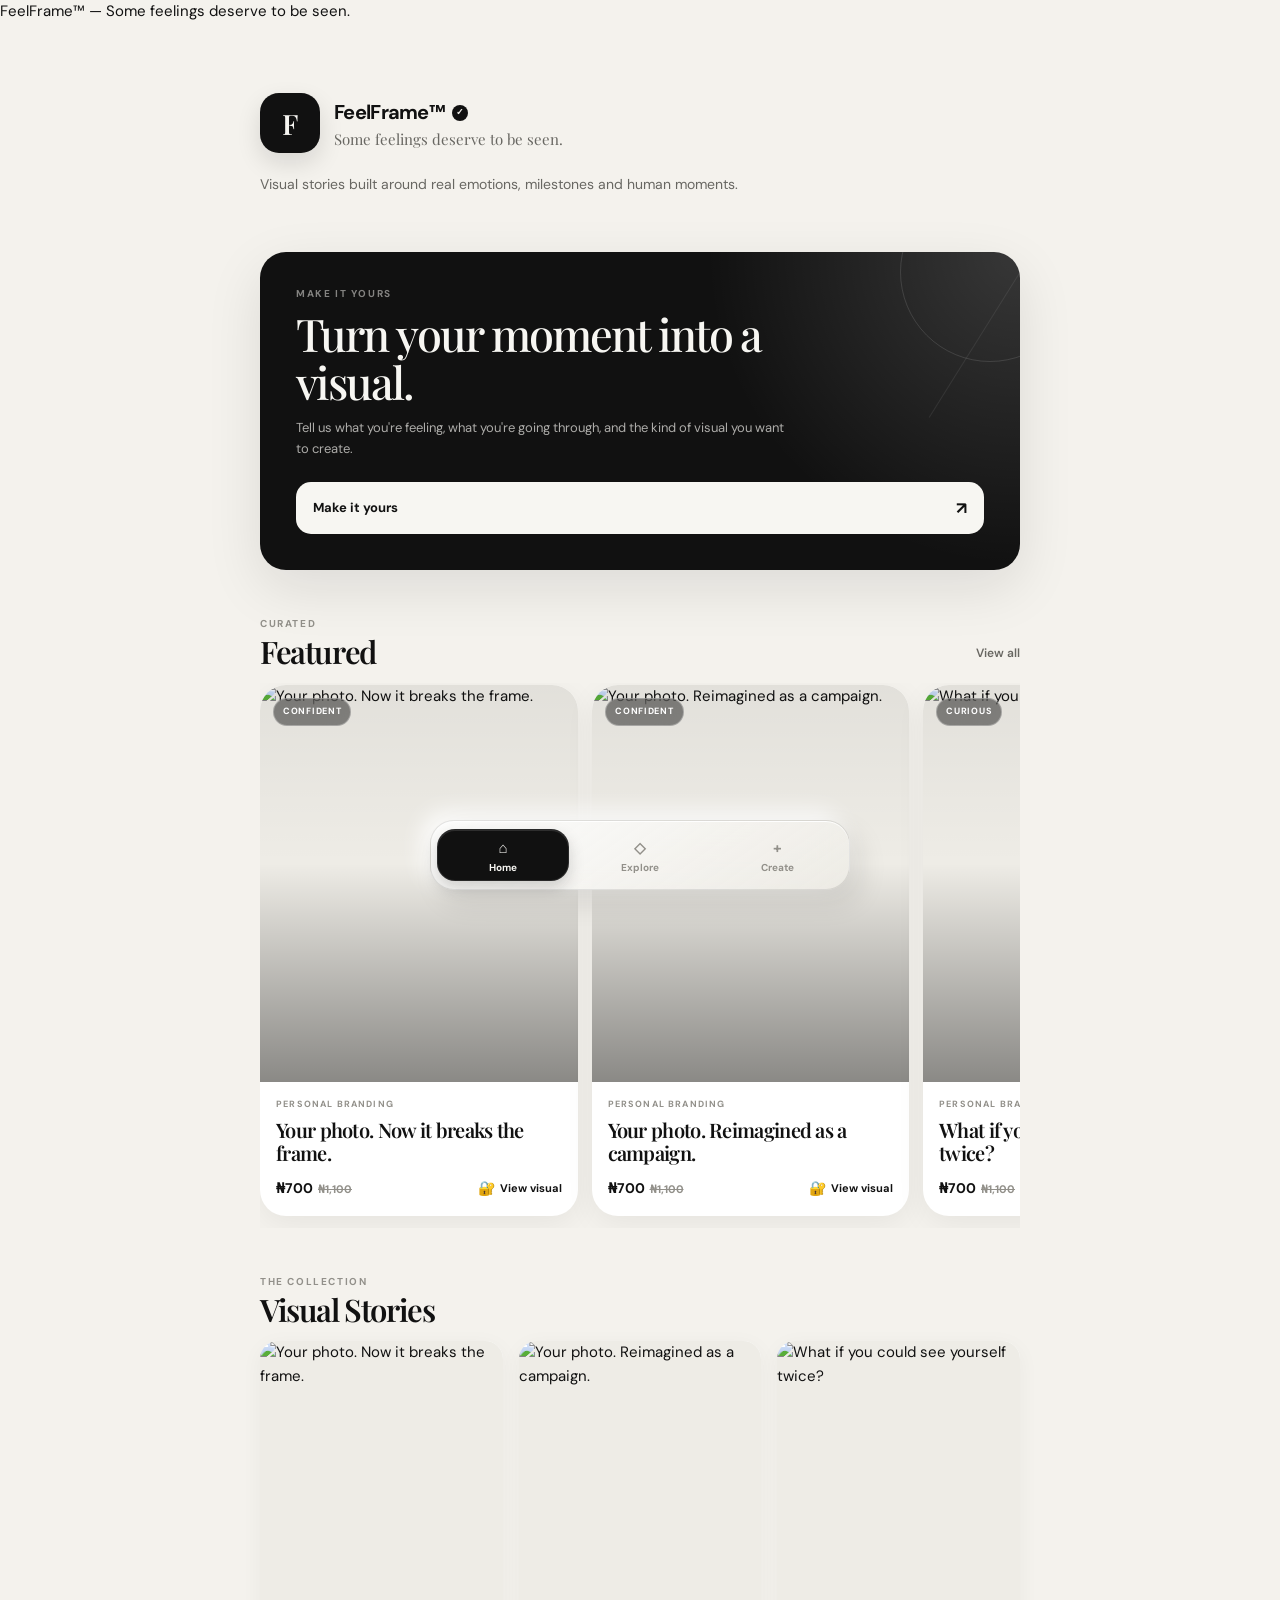
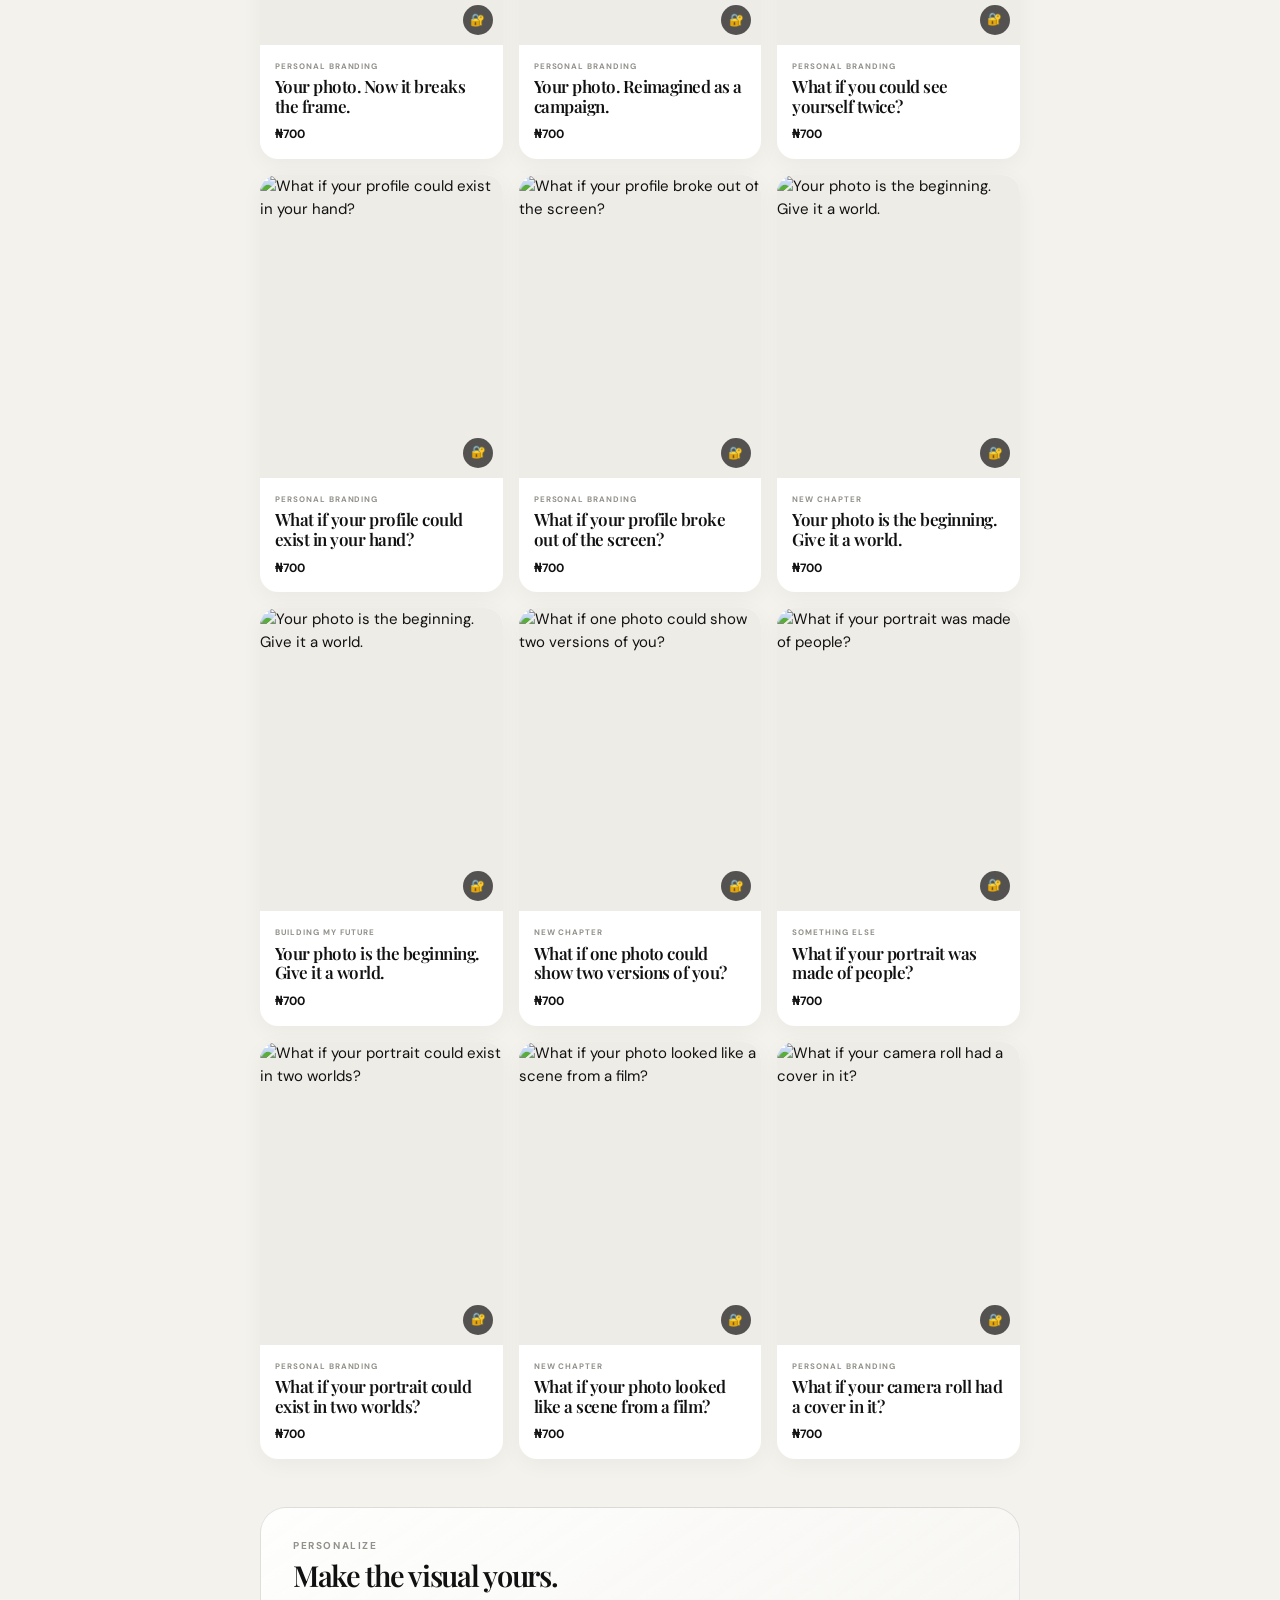
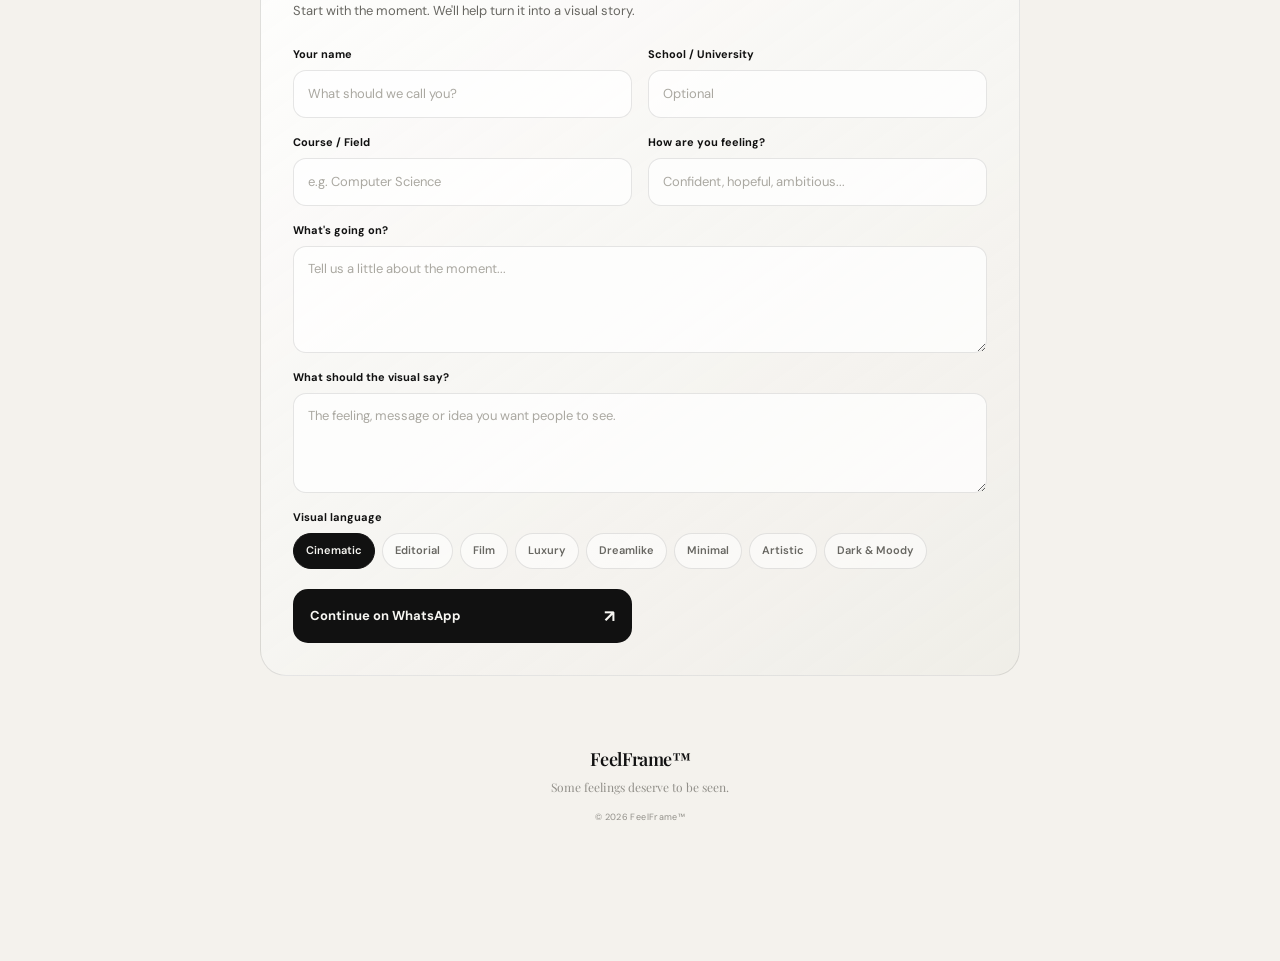
==== commit 380ef4dd: "Update index.html" ====
--- a/index.html
+++ b/index.html
@@ -172,7 +172,9 @@
     type="button"
   >
     Make it yours
-    <span aria-hidden="true">↗</span>
+    <span aria-hidden="true">
+      ↗
+    </span>
   </button>
 </section>
 <!-- =======================================================
@@ -445,7 +447,9 @@
       type="submit"
     >
       Continue on WhatsApp
-      <span aria-hidden="true">↗</span>
+      <span aria-hidden="true">
+        ↗
+      </span>
     </button>
   </form>
 </section>
@@ -465,7 +469,7 @@
   aria-label="Primary navigation"
 >
   <a
-    href="#profile"
+    href="?page=home"
     class="bottom-nav__item is-active"
     aria-current="page"
   >
@@ -480,7 +484,7 @@
     </span>
   </a>
   <a
-    href="#stories-section"
+    href="?page=explore"
     class="bottom-nav__item"
   >
     <span
@@ -494,7 +498,7 @@
     </span>
   </a>
   <a
-    href="#create-section"
+    href="?page=create"
     class="bottom-nav__item bottom-nav__item--create"
   >
     <span
@@ -615,7 +619,9 @@
       rel="noopener noreferrer"
     >
       View visual
-      <span aria-hidden="true">↗</span>
+      <span aria-hidden="true">
+        ↗
+      </span>
     </a>
   </div>
   <button
@@ -709,7 +715,9 @@
       rel="noopener noreferrer"
     >
       Get this visual
-      <span aria-hidden="true">↗</span>
+      <span aria-hidden="true">
+        ↗
+      </span>
     </a>
   </div>
 </div>
--- a/style.css
+++ b/style.css
@@ -3,45 +3,33 @@
    LINK-IN-BIO + STATUS
    PRODUCTION STYLESHEET
 ========================================================= */
-
-
 /* =========================================================
    01. ROOT
 ========================================================= */
-
 :root {
   --bg: #f4f2ed;
   --surface: #ffffff;
   --surface-soft: #eeece6;
   --surface-dark: #111111;
-
   --text: #111111;
   --text-soft: #686762;
   --text-muted: #92908a;
   --text-inverse: #f7f6f2;
-
   --border: rgba(17, 17, 17, 0.10);
   --border-strong: rgba(17, 17, 17, 0.18);
-
   --shadow-soft:
     0 8px 30px rgba(17, 17, 17, 0.06);
-
   --shadow-card:
     0 18px 55px rgba(17, 17, 17, 0.10);
-
   --shadow-modal:
     0 35px 100px rgba(0, 0, 0, 0.30);
-
   --radius-xs: 8px;
   --radius-sm: 12px;
   --radius-md: 18px;
   --radius-lg: 26px;
   --radius-xl: 34px;
-
   --max-width: 680px;
-
   --page-gutter: 18px;
-
   --space-1: 4px;
   --space-2: 8px;
   --space-3: 12px;
@@ -52,85 +40,72 @@
   --space-8: 40px;
   --space-9: 48px;
   --space-10: 64px;
-
+  --bottom-nav-height: 66px;
+  --bottom-nav-gap: 14px;
+  --bottom-nav-width: 420px;
   --font-sans: "DM Sans", sans-serif;
   --font-serif: "Playfair Display", serif;
-
   --transition-fast:
     160ms cubic-bezier(0.22, 1, 0.36, 1);
-
   --transition:
     260ms cubic-bezier(0.22, 1, 0.36, 1);
-
   --transition-slow:
     500ms cubic-bezier(0.22, 1, 0.36, 1);
 }
-
-
+/* =========================================================
+   01A. FONT IMPORTS
+========================================================= */
+@import url("https://fonts.googleapis.com/css2?family=DM+Sans:wght@400;500;600;700&family=Playfair+Display:wght@500;600;700&display=swap");
 /* =========================================================
    02. RESET
 ========================================================= */
-
 *,
 *::before,
 *::after {
   box-sizing: border-box;
 }
-
 html {
   min-height: 100%;
   scroll-behavior: smooth;
   -webkit-text-size-adjust: 100%;
 }
-
 body {
   min-width: 320px;
   min-height: 100vh;
   margin: 0;
-
   background: var(--bg);
   color: var(--text);
-
   font-family: var(--font-sans);
   font-size: 15px;
   line-height: 1.55;
-
   -webkit-font-smoothing: antialiased;
   -moz-osx-font-smoothing: grayscale;
-
   overflow-x: hidden;
 }
-
 body.is-locked {
   overflow: hidden;
 }
-
 button,
 input,
 textarea,
 select {
   font: inherit;
 }
-
 button,
 a {
   -webkit-tap-highlight-color: transparent;
 }
-
 button {
   border: 0;
 }
-
 a {
   color: inherit;
   text-decoration: none;
 }
-
 img {
   display: block;
   max-width: 100%;
 }
-
 h1,
 h2,
 h3,
@@ -138,242 +113,180 @@
 p {
   margin: 0;
 }
-
 ul,
 ol {
   margin: 0;
   padding: 0;
   list-style: none;
 }
-
-
 /* =========================================================
    03. APP
 ========================================================= */
-
 .app {
   width: min(100%, var(--max-width));
   margin: 0 auto;
   padding:
     max(28px, env(safe-area-inset-top))
     var(--page-gutter)
-    calc(36px + env(safe-area-inset-bottom));
-}
-
-
+    calc(
+      var(--bottom-nav-height)
+      + var(--bottom-nav-gap)
+      + 32px
+      + env(safe-area-inset-bottom)
+    );
+}
 /* =========================================================
    04. PROFILE
 ========================================================= */
-
 .profile {
   padding: 10px 4px 8px;
 }
-
 .profile__identity {
   display: flex;
   align-items: center;
   gap: 14px;
 }
-
 .profile__mark {
   display: grid;
   place-items: center;
-
   width: 54px;
   height: 54px;
   flex: 0 0 54px;
-
   border-radius: 17px;
-
   background: var(--surface-dark);
   color: var(--text-inverse);
-
   font-family: var(--font-serif);
   font-size: 25px;
   font-weight: 600;
-
   box-shadow:
     0 10px 25px rgba(17, 17, 17, 0.12);
 }
-
 .profile__copy {
   min-width: 0;
 }
-
 .profile__name-row {
   display: flex;
   align-items: center;
   gap: 7px;
 }
-
 .profile__name {
   font-family: var(--font-sans);
   font-size: 18px;
   font-weight: 700;
   letter-spacing: -0.035em;
 }
-
 .profile__verified {
   display: grid;
   place-items: center;
-
   width: 16px;
   height: 16px;
-
   border-radius: 50%;
-
   background: var(--text);
   color: var(--bg);
-
   font-size: 9px;
   font-weight: 700;
 }
-
 .profile__tagline {
   margin-top: 1px;
-
   color: var(--text-soft);
-
   font-family: var(--font-serif);
   font-size: 14px;
   line-height: 1.35;
 }
-
 .profile__description {
   max-width: 520px;
   margin-top: 20px;
-
   color: var(--text-soft);
-
   font-size: 14px;
   line-height: 1.65;
 }
-
-
 /* =========================================================
    05. SECTION HEADINGS
 ========================================================= */
-
 section {
   margin-top: var(--space-9);
 }
-
 .section-heading {
   display: flex;
   align-items: flex-end;
   justify-content: space-between;
   gap: 20px;
-
   margin-bottom: 16px;
 }
-
 .section-heading__eyebrow,
 .primary-action__eyebrow {
   display: block;
-
   color: var(--text-muted);
-
   font-size: 10px;
   font-weight: 700;
   letter-spacing: 0.16em;
   line-height: 1.2;
   text-transform: uppercase;
 }
-
 .section-heading__title {
   margin-top: 5px;
-
   font-family: var(--font-serif);
   font-size: 28px;
   font-weight: 600;
   letter-spacing: -0.045em;
   line-height: 1.05;
 }
-
 .section-heading__meta {
   flex: 0 0 auto;
-
   color: var(--text-muted);
-
   font-size: 11px;
   font-weight: 600;
 }
-
 .section-heading__action {
   padding: 5px 0;
-
   background: transparent;
   color: var(--text-soft);
-
   cursor: pointer;
-
   font-size: 12px;
   font-weight: 600;
-
   transition:
     color var(--transition-fast),
     transform var(--transition-fast);
 }
-
 .section-heading__action:hover {
   color: var(--text);
 }
-
 .section-heading__action:active {
   transform: scale(0.96);
 }
-
-
 /* =========================================================
    06. STATUS STRIP
 ========================================================= */
-
 .status-section {
   margin-top: 30px;
 }
-
 .status-list {
   display: flex;
   gap: 14px;
-
   padding: 4px 2px 8px;
-
   overflow-x: auto;
   overscroll-behavior-x: contain;
-
   scrollbar-width: none;
 }
-
 .status-list::-webkit-scrollbar {
   display: none;
 }
-
 .status-item {
   width: 76px;
   flex: 0 0 76px;
-
   background: transparent;
-
   cursor: pointer;
-
   text-align: center;
 }
-
 .status-item__ring {
   position: relative;
-
   display: grid;
   place-items: center;
-
   width: 68px;
   height: 68px;
-
   margin: 0 auto;
-
   padding: 3px;
-
   border-radius: 50%;
-
   background:
     conic-gradient(
       from 210deg,
@@ -384,64 +297,44 @@
       #111111
     );
 }
-
 .status-item.is-viewed .status-item__ring {
   background: #c8c6bf;
 }
-
 .status-item__image {
   width: 100%;
   height: 100%;
-
   border: 3px solid var(--bg);
   border-radius: 50%;
-
   object-fit: cover;
 }
-
 .status-item__label {
   display: block;
-
   margin-top: 8px;
-
   overflow: hidden;
-
   color: var(--text-soft);
-
   font-size: 10px;
   font-weight: 600;
-
   line-height: 1.25;
   text-overflow: ellipsis;
   white-space: nowrap;
 }
-
 .status-item:active .status-item__ring {
   transform: scale(0.94);
 }
-
 .status-item__ring {
   transition: transform var(--transition-fast);
 }
-
-
 /* =========================================================
    07. PRIMARY ACTION
 ========================================================= */
-
 .primary-action {
   position: relative;
-
   display: flex;
   flex-direction: column;
   gap: 22px;
-
   padding: 26px;
-
   overflow: hidden;
-
   border-radius: var(--radius-lg);
-
   background:
     radial-gradient(
       circle at 100% 0%,
@@ -449,188 +342,131 @@
       transparent 38%
     ),
     var(--surface-dark);
-
   color: var(--text-inverse);
-
   box-shadow: var(--shadow-card);
 }
-
 .primary-action::before {
   content: "";
-
   position: absolute;
   top: -70px;
   right: -60px;
-
   width: 180px;
   height: 180px;
-
   border: 1px solid rgba(255, 255, 255, 0.12);
   border-radius: 50%;
 }
-
 .primary-action::after {
   content: "";
-
   position: absolute;
   top: -10px;
   right: 40px;
-
   width: 1px;
   height: 190px;
-
   background: rgba(255, 255, 255, 0.08);
-
   transform: rotate(32deg);
 }
-
 .primary-action__copy {
   position: relative;
   z-index: 1;
 }
-
 .primary-action__eyebrow {
   color: rgba(247, 246, 242, 0.50);
 }
-
 .primary-action__title {
   max-width: 480px;
   margin-top: 10px;
-
   font-family: var(--font-serif);
   font-size: 31px;
   font-weight: 500;
   letter-spacing: -0.045em;
   line-height: 1.05;
 }
-
 .primary-action__text {
   max-width: 500px;
   margin-top: 12px;
-
   color: rgba(247, 246, 242, 0.68);
-
   font-size: 13px;
   line-height: 1.65;
 }
-
 .primary-action__button {
   position: relative;
   z-index: 1;
-
   display: flex;
   align-items: center;
   justify-content: space-between;
-
   width: 100%;
   min-height: 52px;
-
   padding: 0 17px;
-
   border-radius: 15px;
-
   background: #f7f6f2;
   color: #111111;
-
   cursor: pointer;
-
   font-size: 13px;
   font-weight: 700;
-
   transition:
     transform var(--transition-fast),
     background var(--transition-fast);
 }
-
 .primary-action__button span {
   font-size: 17px;
 }
-
 .primary-action__button:hover {
   background: #ffffff;
 }
-
 .primary-action__button:active {
   transform: scale(0.98);
 }
-
-
 /* =========================================================
    08. FEATURED LIST
 ========================================================= */
-
 .featured-list {
   display: flex;
   gap: 14px;
-
   overflow-x: auto;
-
   padding: 2px 2px 12px;
-
   scroll-snap-type: x mandatory;
   scrollbar-width: none;
 }
-
 .featured-list::-webkit-scrollbar {
   display: none;
 }
-
 .featured-card {
   position: relative;
-
   width: 74%;
   min-width: 74%;
-
   overflow: hidden;
-
   border-radius: var(--radius-lg);
-
   background: var(--surface);
-
   scroll-snap-align: start;
-
   box-shadow: var(--shadow-soft);
-
   cursor: pointer;
-
   transition:
     transform var(--transition),
     box-shadow var(--transition);
 }
-
 .featured-card:hover {
   transform: translateY(-3px);
   box-shadow: var(--shadow-card);
 }
-
 .featured-card__media {
   position: relative;
-
   aspect-ratio: 4 / 5;
-
   overflow: hidden;
-
   background: var(--surface-soft);
 }
-
 .featured-card__image {
   width: 100%;
   height: 100%;
-
   object-fit: cover;
-
   transition:
     transform 700ms cubic-bezier(0.22, 1, 0.36, 1);
 }
-
 .featured-card:hover .featured-card__image {
   transform: scale(1.035);
 }
-
 .featured-card__overlay {
   position: absolute;
   inset: 0;
-
   background:
     linear-gradient(
       to bottom,
@@ -639,218 +475,156 @@
       rgba(0, 0, 0, 0.42)
     );
 }
-
 .featured-card__badge {
   position: absolute;
   top: 13px;
   left: 13px;
-
   padding: 6px 9px;
-
   border: 1px solid rgba(255, 255, 255, 0.30);
   border-radius: 999px;
-
   background: rgba(17, 17, 17, 0.48);
   color: #fff;
-
   backdrop-filter: blur(12px);
   -webkit-backdrop-filter: blur(12px);
-
   font-size: 9px;
   font-weight: 700;
   letter-spacing: 0.08em;
   text-transform: uppercase;
 }
-
 .featured-card__body {
   padding: 16px;
 }
-
 .featured-card__campaign {
   color: var(--text-muted);
-
   font-size: 9px;
   font-weight: 700;
   letter-spacing: 0.13em;
   text-transform: uppercase;
 }
-
 .featured-card__title {
   margin-top: 6px;
-
   font-family: var(--font-serif);
   font-size: 20px;
   font-weight: 600;
   letter-spacing: -0.035em;
   line-height: 1.15;
 }
-
 .featured-card__bottom {
   display: flex;
   align-items: center;
   justify-content: space-between;
   gap: 12px;
-
   margin-top: 14px;
 }
-
 .featured-card__price {
   font-size: 14px;
   font-weight: 700;
 }
-
 .featured-card__compare {
   margin-left: 5px;
-
   color: var(--text-muted);
-
   font-size: 11px;
   text-decoration: line-through;
 }
-
 .featured-card__cta {
   display: inline-flex;
   align-items: center;
   gap: 5px;
-
   color: var(--text);
-
   font-size: 11px;
   font-weight: 700;
 }
-
 .featured-card__cta span {
   font-size: 14px;
 }
-
-
 /* =========================================================
    09. STORY GRID
 ========================================================= */
-
 .stories-list {
   display: grid;
   grid-template-columns: repeat(2, minmax(0, 1fr));
   gap: 12px;
 }
-
 .story-card {
   overflow: hidden;
-
   border-radius: var(--radius-md);
-
   background: var(--surface);
-
   box-shadow:
     0 5px 22px rgba(17, 17, 17, 0.045);
-
   cursor: pointer;
-
   transition:
     transform var(--transition),
     box-shadow var(--transition);
 }
-
 .story-card:hover {
   transform: translateY(-3px);
   box-shadow: var(--shadow-soft);
 }
-
 .story-card__media {
   position: relative;
-
   aspect-ratio: 4 / 5;
-
   overflow: hidden;
-
   background: var(--surface-soft);
 }
-
 .story-card__image {
   width: 100%;
   height: 100%;
-
   object-fit: cover;
-
   transition:
     transform 650ms cubic-bezier(0.22, 1, 0.36, 1);
 }
-
 .story-card:hover .story-card__image {
   transform: scale(1.035);
 }
-
 .story-card__lock {
   position: absolute;
   right: 10px;
   bottom: 10px;
-
   display: grid;
   place-items: center;
-
   width: 30px;
   height: 30px;
-
   border-radius: 50%;
-
   background: rgba(17, 17, 17, 0.70);
   color: #fff;
-
   backdrop-filter: blur(12px);
   -webkit-backdrop-filter: blur(12px);
-
   font-size: 12px;
 }
-
 .story-card__body {
   padding: 13px;
 }
-
 .story-card__campaign {
   color: var(--text-muted);
-
   font-size: 8px;
   font-weight: 700;
   letter-spacing: 0.12em;
   text-transform: uppercase;
 }
-
 .story-card__title {
   display: -webkit-box;
-
   margin-top: 5px;
-
   overflow: hidden;
-
   font-family: var(--font-serif);
   font-size: 16px;
   font-weight: 600;
   letter-spacing: -0.03em;
   line-height: 1.15;
-
   -webkit-box-orient: vertical;
   -webkit-line-clamp: 2;
 }
-
 .story-card__price {
   margin-top: 9px;
-
   font-size: 12px;
   font-weight: 700;
 }
-
-
 /* =========================================================
    10. CREATE SECTION
 ========================================================= */
-
 .create-section {
   padding: 26px;
-
   border: 1px solid var(--border);
-
   border-radius: var(--radius-lg);
-
   background:
     linear-gradient(
       145deg,
@@ -858,1171 +632,1032 @@
       rgba(238, 236, 230, 0.72)
     );
 }
-
 .create-section__header {
   margin-bottom: 24px;
 }
-
 .create-section__title {
   margin-top: 8px;
-
   font-family: var(--font-serif);
   font-size: 29px;
   font-weight: 600;
   letter-spacing: -0.045em;
   line-height: 1.08;
 }
-
 .create-section__description {
   max-width: 480px;
   margin-top: 10px;
-
   color: var(--text-soft);
-
   font-size: 13px;
   line-height: 1.6;
 }
-
 .create-form {
   display: grid;
   gap: 16px;
 }
-
 .form-field {
   display: flex;
   flex-direction: column;
   gap: 7px;
 }
-
 .form-field--full {
   grid-column: 1 / -1;
 }
-
 .form-field__label {
   color: var(--text);
-
   font-size: 11px;
   font-weight: 700;
 }
-
 .form-field__input {
   width: 100%;
-
   min-height: 48px;
-
   padding: 12px 14px;
-
   border: 1px solid var(--border);
   border-radius: 13px;
-
   outline: none;
-
   background: rgba(255, 255, 255, 0.72);
   color: var(--text);
-
   font-size: 13px;
-
   transition:
     border-color var(--transition-fast),
     box-shadow var(--transition-fast),
     background var(--transition-fast);
 }
-
 .form-field__input::placeholder {
   color: #aaa8a1;
 }
-
 .form-field__input:hover {
   border-color: var(--border-strong);
 }
-
 .form-field__input:focus {
   border-color: rgba(17, 17, 17, 0.35);
-
   background: #fff;
-
   box-shadow:
     0 0 0 4px rgba(17, 17, 17, 0.045);
 }
-
 .form-field__textarea {
   min-height: 100px;
-
   resize: vertical;
 }
-
 .visual-options {
   display: flex;
   flex-wrap: wrap;
   gap: 7px;
 }
-
 .visual-option {
   min-height: 36px;
-
   padding: 0 12px;
-
   border: 1px solid var(--border);
   border-radius: 999px;
-
   background: rgba(255, 255, 255, 0.55);
   color: var(--text-soft);
-
   cursor: pointer;
-
   font-size: 11px;
   font-weight: 600;
-
   transition:
     color var(--transition-fast),
     background var(--transition-fast),
     border-color var(--transition-fast),
     transform var(--transition-fast);
 }
-
 .visual-option:hover {
   color: var(--text);
   border-color: var(--border-strong);
 }
-
 .visual-option.is-active {
   border-color: var(--text);
   background: var(--text);
   color: var(--text-inverse);
 }
-
 .visual-option:active {
   transform: scale(0.96);
 }
-
 .create-form__submit {
   display: flex;
   align-items: center;
   justify-content: space-between;
-
   width: 100%;
   min-height: 54px;
-
   margin-top: 4px;
   padding: 0 17px;
-
   border-radius: 15px;
-
   background: var(--surface-dark);
   color: var(--text-inverse);
-
   cursor: pointer;
-
   font-size: 13px;
   font-weight: 700;
-
   transition:
     transform var(--transition-fast),
     background var(--transition-fast);
 }
-
 .create-form__submit span {
   font-size: 17px;
 }
-
 .create-form__submit:hover {
   background: #242424;
 }
-
 .create-form__submit:active {
   transform: scale(0.985);
 }
-
-
 /* =========================================================
    11. SOCIAL LINKS
 ========================================================= */
-
 .social-links {
   display: flex;
   align-items: center;
   justify-content: center;
   flex-wrap: wrap;
   gap: 8px;
-
   margin-top: 34px;
 }
-
 .social-link {
   display: inline-flex;
   align-items: center;
   justify-content: center;
-
   min-height: 38px;
-
   padding: 0 13px;
-
   border: 1px solid var(--border);
   border-radius: 999px;
-
   background: rgba(255, 255, 255, 0.48);
-
   color: var(--text-soft);
-
   font-size: 11px;
   font-weight: 600;
-
   transition:
     color var(--transition-fast),
     background var(--transition-fast),
     transform var(--transition-fast);
 }
-
 .social-link:hover {
   background: var(--surface);
   color: var(--text);
 }
-
 .social-link:active {
   transform: scale(0.96);
 }
-
-
 /* =========================================================
    12. FOOTER
 ========================================================= */
-
 .footer {
   padding: 36px 4px 10px;
-
   text-align: center;
 }
-
 .footer__brand {
   font-family: var(--font-serif);
   font-size: 18px;
   font-weight: 600;
   letter-spacing: -0.03em;
 }
-
 .footer__text {
   margin-top: 4px;
-
   color: var(--text-muted);
-
   font-family: var(--font-serif);
   font-size: 12px;
 }
-
 .footer__copyright {
   margin-top: 15px;
-
   color: var(--text-muted);
-
   font-size: 9px;
   letter-spacing: 0.04em;
 }
-
-
-/* =========================================================
-   13. STATUS VIEWER
-========================================================= */
-
+/* =========================================================
+   13. BOTTOM NAVIGATION
+========================================================= */
+.bottom-nav {
+  position: fixed;
+  z-index: 850;
+  left: 50%;
+  bottom: max(
+    10px,
+    calc(env(safe-area-inset-bottom) + 8px)
+  );
+  display: grid;
+  grid-template-columns: repeat(3, minmax(0, 1fr));
+  align-items: center;
+  gap: 5px;
+  width: min(
+    calc(100vw - 28px),
+    var(--bottom-nav-width)
+  );
+  min-height: var(--bottom-nav-height);
+  padding: 6px;
+  border: 1px solid rgba(17, 17, 17, 0.10);
+  border-radius: 24px;
+  background:
+    linear-gradient(
+      145deg,
+      rgba(255, 255, 255, 0.88),
+      rgba(238, 236, 230, 0.78)
+    );
+  box-shadow:
+    10px 12px 28px rgba(17, 17, 17, 0.10),
+    -8px -8px 22px rgba(255, 255, 255, 0.88),
+    inset 0 1px 0 rgba(255, 255, 255, 0.90);
+  backdrop-filter: blur(22px) saturate(120%);
+  -webkit-backdrop-filter: blur(22px) saturate(120%);
+  transform: translateX(-50%);
+  isolation: isolate;
+}
+.bottom-nav__item {
+  position: relative;
+  display: flex;
+  align-items: center;
+  justify-content: center;
+  flex-direction: column;
+  gap: 2px;
+  min-width: 0;
+  min-height: 52px;
+  padding: 7px 8px;
+  border: 1px solid transparent;
+  border-radius: 18px;
+  background: transparent;
+  color: var(--text-muted);
+  cursor: pointer;
+  font-size: 10px;
+  font-weight: 700;
+  line-height: 1.1;
+  text-align: center;
+  transition:
+    color var(--transition-fast),
+    background var(--transition-fast),
+    border-color var(--transition-fast),
+    box-shadow var(--transition-fast),
+    transform var(--transition-fast);
+}
+.bottom-nav__item:hover {
+  color: var(--text);
+  background: rgba(255, 255, 255, 0.62);
+}
+.bottom-nav__item:active {
+  transform: scale(0.96);
+}
+.bottom-nav__item.is-active {
+  border-color: rgba(255, 255, 255, 0.10);
+  background: var(--surface-dark);
+  color: var(--text-inverse);
+  box-shadow:
+    inset 0 1px 0 rgba(255, 255, 255, 0.12),
+    0 7px 16px rgba(17, 17, 17, 0.18);
+}
+.bottom-nav__icon {
+  display: grid;
+  place-items: center;
+  width: 22px;
+  height: 22px;
+  font-size: 15px;
+  line-height: 1;
+}
+.bottom-nav__label {
+  display: block;
+  overflow: hidden;
+  max-width: 100%;
+  text-overflow: ellipsis;
+  white-space: nowrap;
+}
+.bottom-nav__item[aria-current="page"],
+.bottom-nav__item[aria-current="true"] {
+  border-color: rgba(255, 255, 255, 0.10);
+  background: var(--surface-dark);
+  color: var(--text-inverse);
+  box-shadow:
+    inset 0 1px 0 rgba(255, 255, 255, 0.12),
+    0 7px 16px rgba(17, 17, 17, 0.18);
+}
+.bottom-nav__item:focus-visible {
+  z-index: 2;
+  outline: 2px solid var(--text);
+  outline-offset: 3px;
+  box-shadow:
+    0 0 0 5px rgba(255, 255, 255, 0.90),
+    0 0 0 7px rgba(17, 17, 17, 0.22);
+}
+.bottom-nav__item.is-active:focus-visible,
+.bottom-nav__item[aria-current="page"]:focus-visible,
+.bottom-nav__item[aria-current="true"]:focus-visible {
+  outline-color: var(--text);
+}
+/* =========================================================
+   14. STATUS VIEWER
+========================================================= */
 .status-viewer {
   position: fixed;
   z-index: 1000;
   inset: 0;
-
   display: grid;
   place-items: center;
-
   padding:
     env(safe-area-inset-top)
     env(safe-area-inset-right)
     env(safe-area-inset-bottom)
     env(safe-area-inset-left);
-
   visibility: hidden;
   opacity: 0;
-
   pointer-events: none;
-
   transition:
     opacity var(--transition),
     visibility var(--transition);
 }
-
 .status-viewer.is-open {
   visibility: visible;
   opacity: 1;
   pointer-events: auto;
 }
-
 .status-viewer__backdrop {
   position: absolute;
   inset: 0;
-
   background: rgba(0, 0, 0, 0.88);
-
   backdrop-filter: blur(20px);
   -webkit-backdrop-filter: blur(20px);
 }
-
 .status-viewer__container {
   position: relative;
   z-index: 1;
-
   display: flex;
   flex-direction: column;
-
   width: 100%;
   height: 100%;
-
   overflow: hidden;
-
   background: #090909;
   color: #fff;
-
   transform: scale(0.985);
-
   transition: transform var(--transition);
 }
-
 .status-viewer.is-open .status-viewer__container {
   transform: scale(1);
 }
-
 .status-viewer__progress {
   position: absolute;
   z-index: 10;
   top: max(10px, env(safe-area-inset-top));
   left: 12px;
   right: 12px;
-
   display: flex;
   gap: 4px;
-
   height: 3px;
 }
-
 .status-progress-item {
   position: relative;
-
   flex: 1;
-
   overflow: hidden;
-
   border-radius: 999px;
-
   background: rgba(255, 255, 255, 0.30);
 }
-
 .status-progress-item__fill {
   position: absolute;
   inset: 0;
-
   width: 0;
-
   border-radius: inherit;
-
   background: #fff;
 }
-
 .status-progress-item.is-complete .status-progress-item__fill {
   width: 100%;
 }
-
 .status-progress-item.is-active .status-progress-item__fill {
   width: 100%;
   transform-origin: left center;
 }
-
 .status-viewer__header {
   position: absolute;
   z-index: 8;
   top: max(20px, calc(env(safe-area-inset-top) + 10px));
   left: 16px;
   right: 12px;
-
   display: flex;
   align-items: center;
   justify-content: space-between;
-
   padding-top: 8px;
 }
-
 .status-viewer__identity {
   display: flex;
   align-items: center;
   gap: 10px;
 }
-
 .status-viewer__avatar {
   display: grid;
   place-items: center;
-
   width: 38px;
   height: 38px;
-
   border: 2px solid rgba(255, 255, 255, 0.8);
   border-radius: 50%;
-
   background: #111;
   color: #fff;
-
   font-family: var(--font-serif);
   font-size: 16px;
 }
-
 .status-viewer__name {
   font-size: 12px;
   font-weight: 700;
 }
-
 .status-viewer__time {
   margin-top: 1px;
-
   color: rgba(255, 255, 255, 0.58);
-
   font-size: 9px;
 }
-
 .status-viewer__close {
   display: grid;
   place-items: center;
-
   width: 38px;
   height: 38px;
-
   border-radius: 50%;
-
   background: rgba(0, 0, 0, 0.28);
   color: #fff;
-
   cursor: pointer;
-
   font-size: 25px;
   font-weight: 300;
   line-height: 1;
-
   backdrop-filter: blur(12px);
   -webkit-backdrop-filter: blur(12px);
-
   transition:
     background var(--transition-fast),
     transform var(--transition-fast);
 }
-
 .status-viewer__close:hover {
   background: rgba(255, 255, 255, 0.12);
 }
-
 .status-viewer__close:active {
   transform: scale(0.92);
 }
-
+.status-viewer__close:focus-visible {
+  outline: 2px solid #fff;
+  outline-offset: 3px;
+  box-shadow:
+    0 0 0 5px rgba(0, 0, 0, 0.50);
+}
 .status-viewer__media {
   position: absolute;
   inset: 0;
-
   display: flex;
   align-items: center;
   justify-content: center;
-
   background: #090909;
 }
-
 .status-viewer__image {
   width: 100%;
   height: 100%;
-
   object-fit: contain;
-
   user-select: none;
   -webkit-user-drag: none;
-
   opacity: 0;
-
   transition: opacity var(--transition);
 }
-
 .status-viewer__image.is-loaded {
   opacity: 1;
 }
-
 .status-viewer__loading {
   position: absolute;
   inset: 0;
-
   display: grid;
   place-items: center;
-
   pointer-events: none;
 }
-
 .status-viewer__loading span {
   width: 26px;
   height: 26px;
-
   border: 2px solid rgba(255, 255, 255, 0.25);
   border-top-color: #fff;
   border-radius: 50%;
-
   animation: status-spin 700ms linear infinite;
 }
-
 @keyframes status-spin {
   to {
     transform: rotate(360deg);
   }
 }
-
 .status-viewer__content {
   position: absolute;
   z-index: 7;
   left: 18px;
   right: 18px;
   bottom: max(26px, calc(env(safe-area-inset-bottom) + 18px));
-
   max-width: 560px;
   margin: 0 auto;
-
   padding: 20px;
-
   border-radius: 22px;
-
   background:
     linear-gradient(
       145deg,
       rgba(0, 0, 0, 0.64),
       rgba(0, 0, 0, 0.38)
     );
-
   border: 1px solid rgba(255, 255, 255, 0.12);
-
   backdrop-filter: blur(18px);
   -webkit-backdrop-filter: blur(18px);
-
   transform: translateY(10px);
-
   transition: transform var(--transition);
 }
-
 .status-viewer.is-open .status-viewer__content {
   transform: translateY(0);
 }
-
 .status-viewer__category {
   color: rgba(255, 255, 255, 0.52);
-
   font-size: 9px;
   font-weight: 700;
   letter-spacing: 0.14em;
   text-transform: uppercase;
 }
-
 .status-viewer__title {
   max-width: 500px;
   margin-top: 7px;
-
   font-family: var(--font-serif);
   font-size: clamp(25px, 7vw, 38px);
   font-weight: 500;
   letter-spacing: -0.04em;
   line-height: 1.06;
 }
-
 .status-viewer__text {
   max-width: 520px;
   margin-top: 9px;
-
   color: rgba(255, 255, 255, 0.72);
-
   font-size: 12px;
   line-height: 1.6;
 }
-
 .status-viewer__cta {
   display: inline-flex;
   align-items: center;
   gap: 8px;
-
   min-height: 42px;
-
   margin-top: 16px;
   padding: 0 14px;
-
   border-radius: 12px;
-
   background: #fff;
   color: #111;
-
   font-size: 11px;
   font-weight: 700;
-
   transition:
     transform var(--transition-fast),
     background var(--transition-fast);
 }
-
 .status-viewer__cta span {
   font-size: 14px;
 }
-
 .status-viewer__cta:hover {
   background: #f1f1f1;
 }
-
 .status-viewer__cta:active {
   transform: scale(0.97);
 }
-
+.status-viewer__cta:focus-visible {
+  outline: 2px solid #fff;
+  outline-offset: 3px;
+}
 .status-viewer__nav {
   position: absolute;
   z-index: 6;
   top: 0;
   bottom: 0;
-
   width: 30%;
-
   background: transparent;
-
   cursor: pointer;
 }
-
 .status-viewer__nav--prev {
   left: 0;
 }
-
 .status-viewer__nav--next {
   right: 0;
 }
-
-
-/* =========================================================
-   14. PRODUCT MODAL
-========================================================= */
-
+.status-viewer__nav:focus-visible {
+  outline: 2px solid rgba(255, 255, 255, 0.90);
+  outline-offset: -5px;
+}
+/* =========================================================
+   15. PRODUCT MODAL
+========================================================= */
 .product-modal {
   position: fixed;
   z-index: 900;
   inset: 0;
-
   display: grid;
   place-items: end center;
-
   visibility: hidden;
   opacity: 0;
-
   pointer-events: none;
-
   transition:
     opacity var(--transition),
     visibility var(--transition);
 }
-
 .product-modal.is-open {
   visibility: visible;
   opacity: 1;
   pointer-events: auto;
 }
-
 .product-modal__backdrop {
   position: absolute;
   inset: 0;
-
   background: rgba(17, 17, 17, 0.56);
-
   backdrop-filter: blur(12px);
   -webkit-backdrop-filter: blur(12px);
 }
-
 .product-modal__container {
   position: relative;
   z-index: 1;
-
   display: grid;
   grid-template-columns: 1fr;
-
   width: min(100%, 900px);
   max-height: min(92vh, 820px);
-
   overflow: auto;
-
   border-radius: 28px 28px 0 0;
-
   background: var(--surface);
-
   box-shadow: var(--shadow-modal);
-
   transform: translateY(30px);
-
   transition: transform var(--transition);
-
   scrollbar-width: thin;
 }
-
 .product-modal.is-open .product-modal__container {
   transform: translateY(0);
 }
-
 .product-modal__close {
   position: absolute;
   z-index: 5;
   top: 12px;
   right: 12px;
-
   display: grid;
   place-items: center;
-
   width: 38px;
   height: 38px;
-
   border-radius: 50%;
-
   background: rgba(255, 255, 255, 0.82);
   color: var(--text);
-
   cursor: pointer;
-
   font-size: 24px;
   line-height: 1;
-
   box-shadow:
     0 6px 20px rgba(0, 0, 0, 0.10);
-
   backdrop-filter: blur(10px);
   -webkit-backdrop-filter: blur(10px);
 }
-
+.product-modal__close:focus-visible {
+  outline: 2px solid var(--text);
+  outline-offset: 3px;
+  box-shadow:
+    0 0 0 5px rgba(255, 255, 255, 0.90),
+    0 6px 20px rgba(0, 0, 0, 0.10);
+}
 .product-modal__image-wrap {
   width: 100%;
-
   aspect-ratio: 4 / 5;
-
   overflow: hidden;
-
   background: var(--surface-soft);
 }
-
 .product-modal__image {
   width: 100%;
   height: 100%;
-
   object-fit: cover;
 }
-
 .product-modal__content {
   padding: 26px;
 }
-
 .product-modal__eyebrow {
   color: var(--text-muted);
-
   font-size: 9px;
   font-weight: 700;
   letter-spacing: 0.15em;
   text-transform: uppercase;
 }
-
 .product-modal__title {
   margin-top: 8px;
-
   font-family: var(--font-serif);
   font-size: 31px;
   font-weight: 600;
   letter-spacing: -0.045em;
   line-height: 1.06;
 }
-
 .product-modal__quote {
   margin-top: 12px;
-
   color: var(--text-soft);
-
   font-family: var(--font-serif);
   font-size: 14px;
   line-height: 1.5;
 }
-
 .product-modal__description {
   margin-top: 17px;
-
   color: var(--text-soft);
-
   font-size: 12px;
   line-height: 1.7;
 }
-
 .product-modal__meta {
   display: flex;
   flex-wrap: wrap;
   gap: 7px;
-
   margin-top: 18px;
 }
-
 .product-modal__tag {
   padding: 7px 10px;
-
   border: 1px solid var(--border);
   border-radius: 999px;
-
   color: var(--text-soft);
-
   font-size: 9px;
   font-weight: 700;
 }
-
 .product-modal__pricing {
   display: flex;
   align-items: baseline;
   gap: 8px;
-
   margin-top: 21px;
 }
-
 .product-modal__price {
   font-size: 20px;
   font-weight: 700;
 }
-
 .product-modal__compare {
   color: var(--text-muted);
-
   font-size: 12px;
   text-decoration: line-through;
 }
-
 .product-modal__buy {
   display: flex;
   align-items: center;
   justify-content: space-between;
-
   width: 100%;
   min-height: 52px;
-
   margin-top: 17px;
   padding: 0 16px;
-
   border-radius: 14px;
-
   background: var(--surface-dark);
   color: var(--text-inverse);
-
   font-size: 12px;
   font-weight: 700;
-
   transition:
     transform var(--transition-fast),
     background var(--transition-fast);
 }
-
 .product-modal__buy span {
   font-size: 16px;
 }
-
 .product-modal__buy:hover {
   background: #292929;
 }
-
 .product-modal__buy:active {
   transform: scale(0.985);
 }
-
-
-/* =========================================================
-   15. TOAST
-========================================================= */
-
+.product-modal__buy:focus-visible {
+  outline: 2px solid var(--text);
+  outline-offset: 3px;
+  box-shadow:
+    0 0 0 5px rgba(255, 255, 255, 0.90);
+}
+/* =========================================================
+   16. TOAST
+========================================================= */
 .toast {
   position: fixed;
   z-index: 1200;
-
   left: 50%;
-  bottom: max(22px, calc(env(safe-area-inset-bottom) + 14px));
-
+  bottom: max(
+    92px,
+    calc(
+      var(--bottom-nav-height)
+      + env(safe-area-inset-bottom)
+      + 20px
+    )
+  );
   width: max-content;
   max-width: calc(100vw - 36px);
-
   padding: 11px 15px;
-
   border-radius: 999px;
-
   background: #111;
   color: #fff;
-
   box-shadow:
     0 15px 40px rgba(0, 0, 0, 0.18);
-
   font-size: 11px;
   font-weight: 600;
-
   opacity: 0;
   visibility: hidden;
   pointer-events: none;
-
   transform: translate(-50%, 10px);
-
   transition:
     opacity var(--transition),
     transform var(--transition),
     visibility var(--transition);
 }
-
 .toast.is-visible {
   opacity: 1;
   visibility: visible;
-
   transform: translate(-50%, 0);
 }
-
-
-/* =========================================================
-   16. EMPTY / ERROR STATES
-========================================================= */
-
+/* =========================================================
+   17. EMPTY / ERROR STATES
+========================================================= */
 .empty-state {
   padding: 30px 18px;
-
   border: 1px dashed var(--border-strong);
   border-radius: var(--radius-md);
-
   color: var(--text-muted);
-
   text-align: center;
-
   font-size: 12px;
 }
-
 .error-state {
   padding: 30px 18px;
-
   border-radius: var(--radius-md);
-
   background: #e9e6df;
-
   color: var(--text-soft);
-
   text-align: center;
-
   font-size: 12px;
 }
-
-
-/* =========================================================
-   17. FOCUS STATES
-========================================================= */
-
+/* =========================================================
+   18. FOCUS STATES
+========================================================= */
 button:focus-visible,
 a:focus-visible,
 input:focus-visible,
-textarea:focus-visible {
+textarea:focus-visible,
+select:focus-visible {
   outline: 2px solid var(--text);
   outline-offset: 3px;
 }
-
-
-/* =========================================================
-   18. TABLET
-========================================================= */
-
+button:focus:not(:focus-visible),
+a:focus:not(:focus-visible),
+input:focus:not(:focus-visible),
+textarea:focus:not(:focus-visible),
+select:focus:not(:focus-visible) {
+  outline: none;
+}
+[tabindex="-1"]:focus {
+  outline: none;
+}
+/* =========================================================
+   19. SCROLL TARGETS
+========================================================= */
+#profile,
+#status-section,
+#featured-section,
+#stories-section,
+#create-section,
+#social-links,
+#footer {
+  scroll-margin-top: 24px;
+}
+/* =========================================================
+   20. TABLET
+========================================================= */
 @media (min-width: 600px) {
-
   :root {
     --page-gutter: 24px;
-  }
-
+    --bottom-nav-height: 68px;
+  }
   .app {
     padding-top: 42px;
-  }
-
+    padding-bottom:
+      calc(
+        var(--bottom-nav-height)
+        + var(--bottom-nav-gap)
+        + 36px
+        + env(safe-area-inset-bottom)
+      );
+  }
   .profile__mark {
     width: 60px;
     height: 60px;
     flex-basis: 60px;
-
     border-radius: 19px;
-
     font-size: 28px;
   }
-
   .profile__name {
     font-size: 20px;
   }
-
   .profile__tagline {
     font-size: 15px;
   }
-
   .profile__description {
     font-size: 14px;
   }
-
   .primary-action {
     padding: 32px;
   }
-
   .primary-action__title {
     font-size: 38px;
   }
-
   .featured-card {
     width: 55%;
     min-width: 55%;
   }
-
   .stories-list {
     gap: 16px;
   }
-
   .story-card__body {
     padding: 15px;
   }
-
   .story-card__title {
     font-size: 18px;
   }
-
   .create-section {
     padding: 32px;
   }
-
   .create-form {
     grid-template-columns: repeat(2, minmax(0, 1fr));
   }
-
   .product-modal {
     place-items: center;
     padding: 24px;
   }
-
   .product-modal__container {
     grid-template-columns: minmax(280px, 0.85fr) minmax(300px, 1fr);
-
     max-height: 88vh;
-
     border-radius: 28px;
-
     overflow: hidden;
   }
-
   .product-modal__image-wrap {
     height: 100%;
     aspect-ratio: auto;
   }
-
   .product-modal__content {
     align-self: center;
     max-height: 88vh;
     overflow-y: auto;
   }
-}
-
-
-/* =========================================================
-   19. DESKTOP
-========================================================= */
-
+  .bottom-nav {
+    width: min(
+      calc(100vw - 48px),
+      var(--bottom-nav-width)
+    );
+  }
+}
+/* =========================================================
+   21. DESKTOP
+========================================================= */
 @media (min-width: 900px) {
-
   :root {
     --page-gutter: 0px;
-  }
-
+    --bottom-nav-height: 70px;
+  }
   .app {
     width: min(100%, 720px);
-
     padding-top: 60px;
-    padding-bottom: 70px;
-  }
-
+    padding-bottom:
+      calc(
+        var(--bottom-nav-height)
+        + var(--bottom-nav-gap)
+        + 42px
+        + env(safe-area-inset-bottom)
+      );
+  }
   .profile {
     padding-left: 0;
     padding-right: 0;
   }
-
   .status-list {
     padding-bottom: 12px;
   }
-
   .status-item {
     width: 82px;
     flex-basis: 82px;
   }
-
   .status-item__ring {
     width: 74px;
     height: 74px;
   }
-
   .primary-action {
     padding: 36px;
   }
-
   .primary-action__title {
     font-size: 42px;
   }
-
   .featured-card {
     width: 46%;
     min-width: 46%;
   }
-
   .stories-list {
     grid-template-columns: repeat(3, minmax(0, 1fr));
   }
-
   .story-card__title {
     font-size: 17px;
   }
-
   .status-viewer__container {
     width: min(100%, 520px);
     height: min(92vh, 900px);
-
     border-radius: 24px;
-
     box-shadow:
       0 35px 120px rgba(0, 0, 0, 0.45);
   }
-
   .status-viewer__backdrop {
     background: rgba(0, 0, 0, 0.72);
   }
-}
-
-
-/* =========================================================
-   20. LARGE DESKTOP
-========================================================= */
-
+  .bottom-nav {
+    width: var(--bottom-nav-width);
+  }
+}
+/* =========================================================
+   22. LARGE DESKTOP
+========================================================= */
 @media (min-width: 1200px) {
-
   .app {
     width: 760px;
   }
-
   .section-heading__title {
     font-size: 31px;
   }
-
   .primary-action__title {
     font-size: 45px;
   }
-
   .featured-card {
     width: 42%;
     min-width: 42%;
   }
 }
-
-
-/* =========================================================
-   21. REDUCED MOTION
-========================================================= */
-
+/* =========================================================
+   23. REDUCED MOTION
+========================================================= */
 @media (prefers-reduced-motion: reduce) {
-
   html {
     scroll-behavior: auto;
   }
-
   *,
   *::before,
   *::after {
@@ -2032,99 +1667,104 @@
     scroll-behavior: auto !important;
   }
 }
-
-
-/* =========================================================
-   22. TOUCH DEVICES
-========================================================= */
-
+/* =========================================================
+   24. TOUCH DEVICES
+========================================================= */
 @media (hover: none) {
-
   .featured-card:hover,
   .story-card:hover {
     transform: none;
     box-shadow: var(--shadow-soft);
   }
-
   .featured-card:hover .featured-card__image,
   .story-card:hover .story-card__image {
     transform: none;
   }
-}
-
-
-/* =========================================================
-   23. VERY SMALL SCREENS
-========================================================= */
-
+  .bottom-nav__item:hover {
+    color: var(--text-muted);
+    background: transparent;
+  }
+  .bottom-nav__item.is-active:hover,
+  .bottom-nav__item[aria-current="page"]:hover,
+  .bottom-nav__item[aria-current="true"]:hover {
+    color: var(--text-inverse);
+    background: var(--surface-dark);
+  }
+}
+/* =========================================================
+   25. VERY SMALL SCREENS
+========================================================= */
 @media (max-width: 360px) {
-
   :root {
     --page-gutter: 14px;
-  }
-
+    --bottom-nav-height: 62px;
+  }
   .profile__mark {
     width: 50px;
     height: 50px;
     flex-basis: 50px;
-
     border-radius: 15px;
   }
-
   .profile__name {
     font-size: 17px;
   }
-
   .primary-action {
     padding: 22px;
   }
-
   .primary-action__title {
     font-size: 27px;
   }
-
   .create-section {
     padding: 21px;
   }
-
   .stories-list {
     gap: 9px;
   }
-
   .story-card__body {
     padding: 11px;
   }
-
   .story-card__title {
     font-size: 15px;
   }
-
   .product-modal__content {
     padding: 22px;
   }
-}
-
-
-/* =========================================================
-   24. PRINT
-========================================================= */
-
+  .bottom-nav {
+    width: calc(100vw - 20px);
+    padding: 5px;
+    border-radius: 21px;
+  }
+  .bottom-nav__item {
+    min-height: 50px;
+    padding-left: 5px;
+    padding-right: 5px;
+    border-radius: 16px;
+    font-size: 9px;
+  }
+  .bottom-nav__icon {
+    width: 20px;
+    height: 20px;
+    font-size: 14px;
+  }
+}
+/* =========================================================
+   26. PRINT
+========================================================= */
 @media print {
-
   body {
     background: #fff;
   }
-
   .status-viewer,
   .product-modal,
   .toast,
+  .bottom-nav,
   .primary-action__button,
   .create-form__submit {
     display: none !important;
   }
-
   .app {
     width: 100%;
     max-width: none;
-  }
-}
+    padding-bottom: 0;
+  }
+}
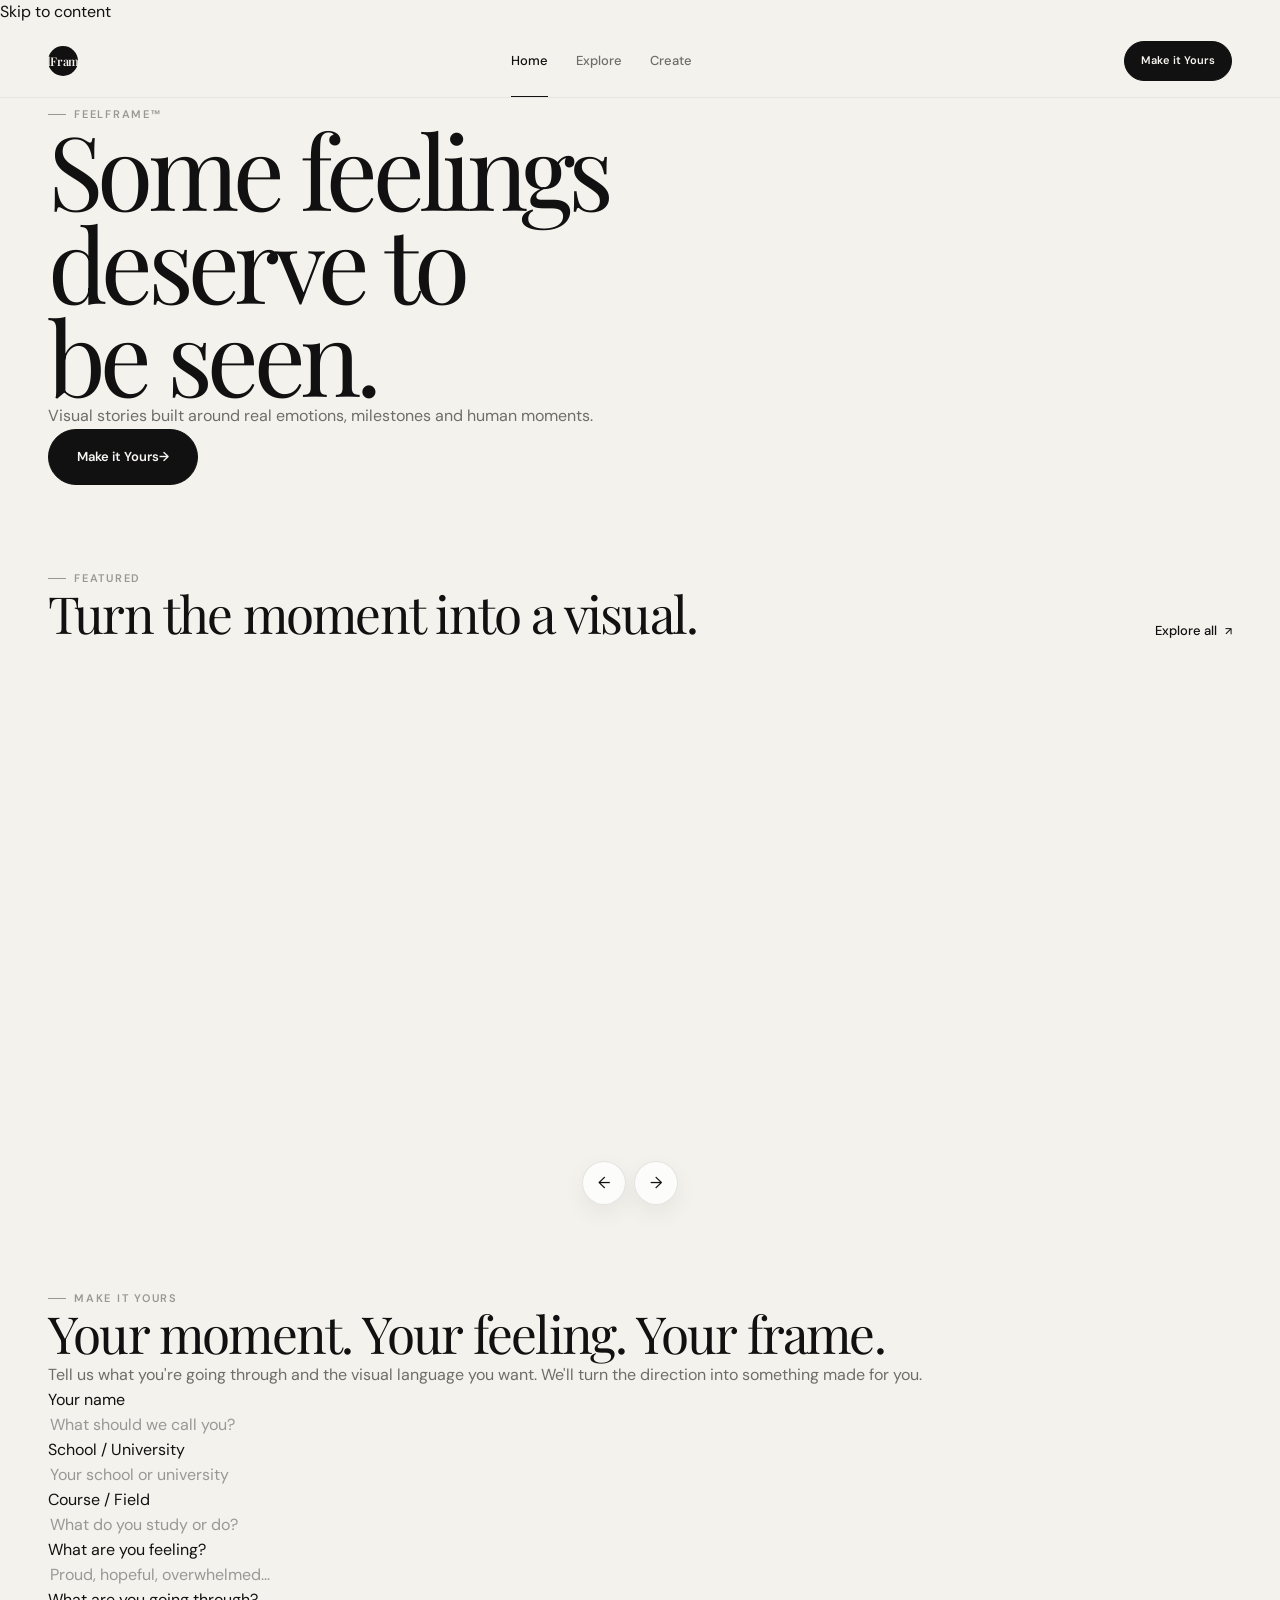
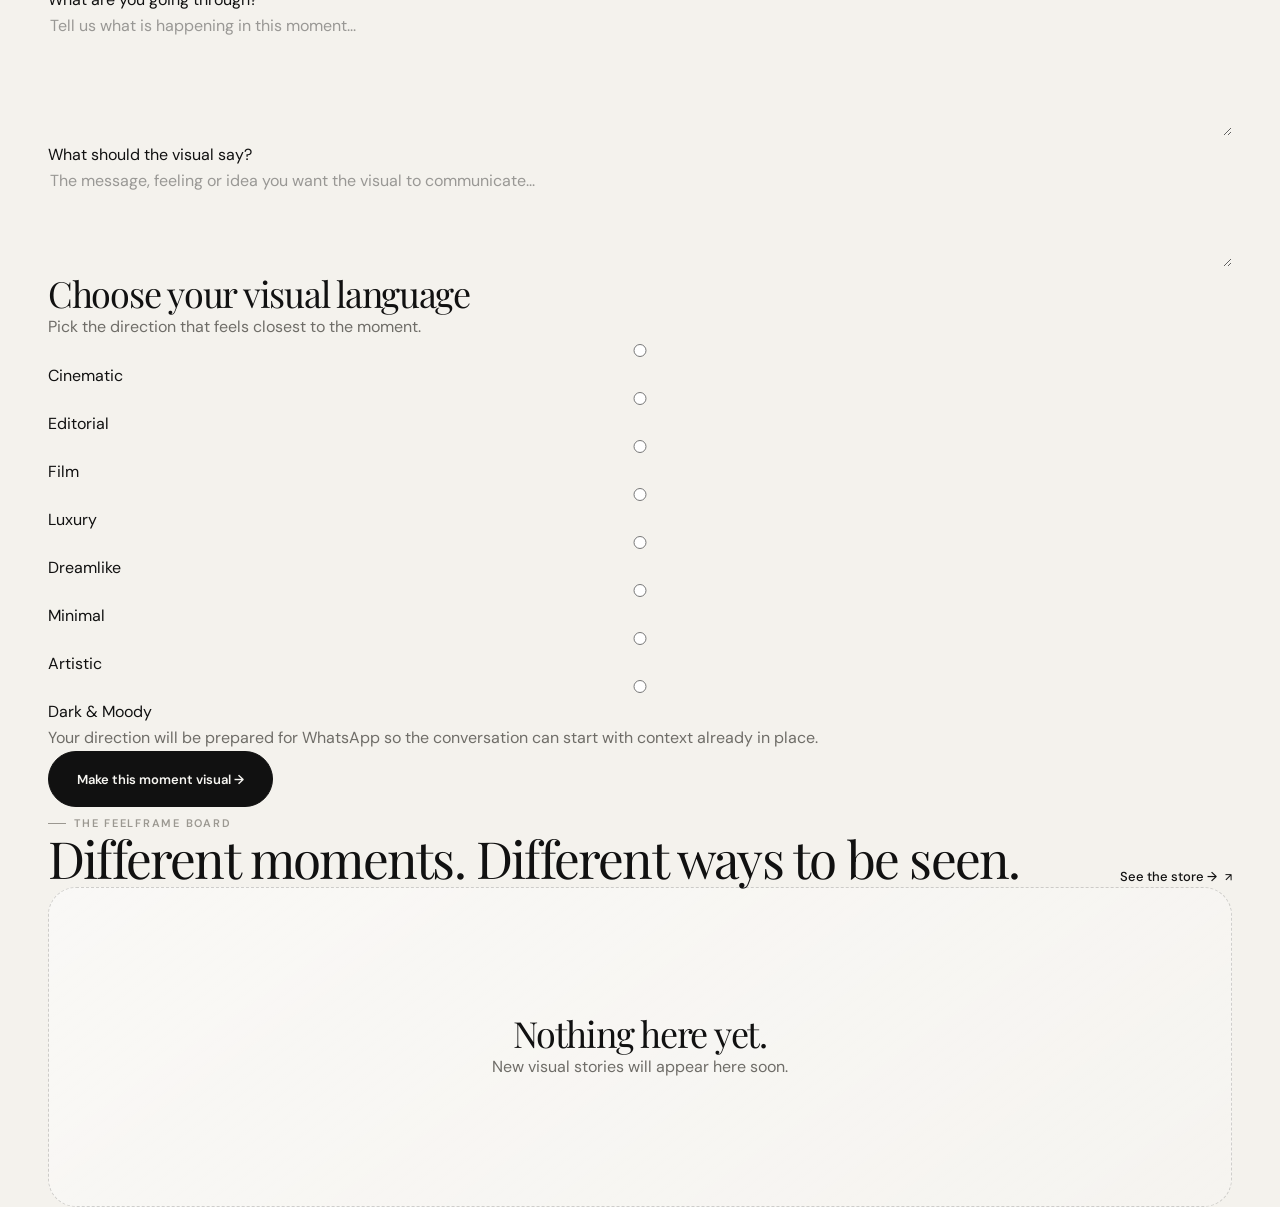
==== commit bdaceb00: "Update index.html" ====
--- a/index.html
+++ b/index.html
@@ -1,743 +1,536 @@
+
 <!DOCTYPE html>
 <html lang="en">
 <head>
   <meta charset="UTF-8">
 
-<meta
-name=“viewport”
-content=“width=device-width, initial-scale=1.0, viewport-fit=cover”
-
-<meta
-name=“theme-color”
-content=”#f4f2ed”
-
-<meta
-name=“description”
-content=“FeelFrame™ — Some feelings deserve to be seen. Visual stories built around real emotions, milestones and human moments.”
-
-<meta
-name=“robots”
-content=“index, follow”
-
-<meta
-property=“og:type”
-content=“website”
-
-<meta
-property=“og:title”
-content=“FeelFrame™ — Some feelings deserve to be seen.”
-
-<meta
-property=“og:description”
-content=“Visual stories built around real emotions, milestones and human moments.”
-
-<meta
-property=“og:image”
-content=“https://res.cloudinary.com/mo6vulz7/image/upload/v1790245069/IMG_1428.jpg”
+  <meta
+    name="viewport"
+    content="width=device-width, initial-scale=1.0, viewport-fit=cover"
+  >
+
+  <meta
+    name="description"
+    content="FeelFrame™ — Visual stories built around real emotions, milestones and human moments."
+  >
+
+  <meta name="theme-color" content="#f4f2ed">
+  <meta name="color-scheme" content="light">
+  <meta name="robots" content="index, follow">
 
   <title>FeelFrame™ — Some feelings deserve to be seen.</title>
-  <!-- =========================================================
-       FONTS
-  ========================================================== -->
+
+  <!-- FONTS -->
+  <link rel="preconnect" href="https://fonts.googleapis.com">
+  <link rel="preconnect" href="https://fonts.gstatic.com" crossorigin>
+
   <link
-    rel="preconnect"
-    href="https://fonts.googleapis.com"
-  >
-  <link
-    rel="preconnect"
-    href="https://fonts.gstatic.com"
-    crossorigin
-  >
-  <link
-    href="https://fonts.googleapis.com/css2?family=DM+Sans:wght@400;500;600;700&family=Playfair+Display:wght@500;600;700&display=swap"
+    href="https://fonts.googleapis.com/css2?family=DM+Sans:wght@400;500;600;700&family=Playfair+Display:wght@400;500;600&display=swap"
     rel="stylesheet"
   >
-  <!-- =========================================================
-       STYLES
-  ========================================================== -->
-  <link
-    rel="stylesheet"
-    href="style.css"
-  >
+
+  <!-- STYLES -->
+  <link rel="stylesheet" href="./css/main.css">
 </head>
-<body>
-  <!-- =========================================================
-       APP
-  ========================================================== -->
-  <main
-    id="app"
-    class="app"
-  >
-<!-- =======================================================
-     HEADER / PROFILE
-======================================================== -->
-<header
-  id="profile"
-  class="profile"
->
-  <div class="profile__identity">
+
+<body class="home-page">
+
+  <a class="skip-link" href="#main-content">
+    Skip to content
+  </a>
+
+  <div id="app" class="site-shell">
+
+    <!-- HEADER -->
+    <header class="site-header" id="siteHeader">
+      <div class="site-header__inner">
+
+        <a
+          href="./index.html"
+          class="brand"
+          aria-label="FeelFrame home"
+        >
+          <span class="brand-mark">FeelFrame™</span>
+        </a>
+
+        <nav class="header-nav" aria-label="Primary navigation">
+          <a
+            href="./index.html"
+            class="header-nav__link is-active"
+            aria-current="page"
+          >
+            Home
+          </a>
+
+          <a
+            href="./explore.html"
+            class="header-nav__link"
+          >
+            Explore
+          </a>
+
+          <a
+            href="./create.html"
+            class="header-nav__link"
+          >
+            Create
+          </a>
+        </nav>
+
+        <div class="site-header__actions">
+          <a
+            href="./create.html"
+            class="btn btn--dark btn--small"
+          >
+            Make it Yours
+          </a>
+        </div>
+
+      </div>
+    </header>
+
+    <!-- MAIN -->
+    <main id="main-content" class="main-content">
+
+      <!-- HERO -->
+      <section
+        class="hero home-hero"
+        id="hero"
+        aria-labelledby="homeHeroTitle"
+      >
+        <div class="container">
+          <div class="hero__inner home-hero-inner">
+            <div class="hero__content home-hero-copy">
+
+              <div class="hero__eyebrow eyebrow home-hero-intro">
+                FeelFrame™
+              </div>
+
+              <h1
+                id="homeHeroTitle"
+                class="hero__title home-hero-title"
+              >
+                Some feelings deserve to be seen.
+              </h1>
+
+              <p
+                id="homeHeroDescription"
+                class="hero__description"
+              >
+                Visual stories built around real emotions,
+                milestones and human moments.
+              </p>
+
+              <div class="hero__actions">
+                <a
+                  href="./create.html"
+                  class="btn btn--dark btn--large hero-cta"
+                >
+                  <span>Make it Yours</span>
+                  <span class="hero-cta-arrow" aria-hidden="true">→</span>
+                </a>
+              </div>
+
+            </div>
+          </div>
+        </div>
+      </section>
+
+      <!-- FEATURED 3D COVERFLOW -->
+      <section
+        class="featured-section coverflow-section home-featured"
+        id="featured"
+        aria-labelledby="featuredTitle"
+      >
+        <div class="container container--wide">
+
+          <div class="home-featured__header">
+            <div>
+              <span class="eyebrow">Featured</span>
+
+              <h2
+                id="featuredTitle"
+                class="home-featured__title"
+              >
+                Turn the moment into a visual.
+              </h2>
+            </div>
+
+            <a href="./explore.html" class="text-link">
+              Explore all
+            </a>
+          </div>
+
+          <div
+            class="coverflow"
+            id="coverflowViewport"
+            tabindex="0"
+            role="region"
+            aria-roledescription="carousel"
+            aria-label="Featured FeelFrame visual stories"
+          >
+            <div class="coverflow-track" id="coverflowTrack">
+              <!-- Cards rendered by home.js -->
+            </div>
+          </div>
+
+          <div class="coverflow-controls">
+
+            <div class="coverflow-buttons">
+              <button
+                type="button"
+                class="coverflow-button"
+                id="coverflowPrevious"
+                aria-label="Previous featured story"
+              >
+                <span aria-hidden="true">←</span>
+              </button>
+
+              <button
+                type="button"
+                class="coverflow-button"
+                id="coverflowNext"
+                aria-label="Next featured story"
+              >
+                <span aria-hidden="true">→</span>
+              </button>
+            </div>
+
+            <div
+              class="coverflow-dots"
+              id="coverflowDots"
+              aria-label="Featured story navigation"
+            >
+              <!-- Dots rendered by coverflow.js -->
+            </div>
+
+          </div>
+        </div>
+      </section>
+
+      <!-- MAKE IT YOURS -->
+      <section
+        class="home-make-yours"
+        id="make-it-yours"
+        aria-labelledby="makeItYoursTitle"
+      >
+        <div class="container">
+          <div class="make-yours">
+
+            <div class="make-yours__header">
+              <span class="eyebrow">Make it Yours</span>
+
+              <h2
+                id="makeItYoursTitle"
+                class="make-yours__title"
+              >
+                Your moment.
+                Your feeling.
+                Your frame.
+              </h2>
+
+              <p class="make-yours__description">
+                Tell us what you're going through and the visual
+                language you want. We'll turn the direction into
+                something made for you.
+              </p>
+            </div>
+
+            <form id="makeYoursForm" class="form" novalidate>
+
+              <div class="form-grid">
+
+                <div class="form-field">
+                  <label class="form-field__label" for="makeYoursName">
+                    Your name
+                  </label>
+
+                  <input
+                    id="makeYoursName"
+                    name="name"
+                    class="form-control"
+                    type="text"
+                    autocomplete="name"
+                    maxlength="100"
+                    placeholder="What should we call you?"
+                  >
+                </div>
+
+                <div class="form-field">
+                  <label class="form-field__label" for="makeYoursSchool">
+                    School / University
+                  </label>
+
+                  <input
+                    id="makeYoursSchool"
+                    name="school"
+                    class="form-control"
+                    type="text"
+                    autocomplete="organization"
+                    maxlength="150"
+                    placeholder="Your school or university"
+                  >
+                </div>
+
+                <div class="form-field">
+                  <label class="form-field__label" for="makeYoursCourse">
+                    Course / Field
+                  </label>
+
+                  <input
+                    id="makeYoursCourse"
+                    name="course"
+                    class="form-control"
+                    type="text"
+                    maxlength="150"
+                    placeholder="What do you study or do?"
+                  >
+                </div>
+
+                <div class="form-field">
+                  <label class="form-field__label" for="makeYoursFeeling">
+                    What are you feeling?
+                  </label>
+
+                  <input
+                    id="makeYoursFeeling"
+                    name="feeling"
+                    class="form-control"
+                    type="text"
+                    maxlength="100"
+                    placeholder="Proud, hopeful, overwhelmed..."
+                  >
+                </div>
+
+                <div class="form-field form-field--full">
+                  <label class="form-field__label" for="makeYoursExperience">
+                    What are you going through?
+                  </label>
+
+                  <textarea
+                    id="makeYoursExperience"
+                    name="experience"
+                    class="form-control"
+                    rows="5"
+                    maxlength="1200"
+                    placeholder="Tell us what is happening in this moment..."
+                  ></textarea>
+                </div>
+
+                <div class="form-field form-field--full">
+                  <label class="form-field__label" for="makeYoursMessage">
+                    What should the visual say?
+                  </label>
+
+                  <textarea
+                    id="makeYoursMessage"
+                    name="message"
+                    class="form-control"
+                    rows="4"
+                    maxlength="800"
+                    placeholder="The message, feeling or idea you want the visual to communicate..."
+                  ></textarea>
+                </div>
+
+              </div>
+
+              <!-- VISUAL LANGUAGE -->
+              <div class="form-section">
+                <div class="form-section__header">
+                  <h3 class="form-section__title">
+                    Choose your visual language
+                  </h3>
+
+                  <p class="form-section__description">
+                    Pick the direction that feels closest to the moment.
+                  </p>
+                </div>
+
+                <div
+                  class="choice-grid choice-grid--compact"
+                  role="radiogroup"
+                  aria-label="Visual language"
+                >
+
+                  <label class="choice choice--compact">
+                    <input type="radio" name="visualLanguage" value="Cinematic">
+                    <span class="choice__indicator" aria-hidden="true"></span>
+                    <span class="choice__content">
+                      <span class="choice__title">Cinematic</span>
+                    </span>
+                  </label>
+
+                  <label class="choice choice--compact">
+                    <input type="radio" name="visualLanguage" value="Editorial">
+                    <span class="choice__indicator" aria-hidden="true"></span>
+                    <span class="choice__content">
+                      <span class="choice__title">Editorial</span>
+                    </span>
+                  </label>
+
+                  <label class="choice choice--compact">
+                    <input type="radio" name="visualLanguage" value="Film">
+                    <span class="choice__indicator" aria-hidden="true"></span>
+                    <span class="choice__content">
+                      <span class="choice__title">Film</span>
+                    </span>
+                  </label>
+
+                  <label class="choice choice--compact">
+                    <input type="radio" name="visualLanguage" value="Luxury">
+                    <span class="choice__indicator" aria-hidden="true"></span>
+                    <span class="choice__content">
+                      <span class="choice__title">Luxury</span>
+                    </span>
+                  </label>
+
+                  <label class="choice choice--compact">
+                    <input type="radio" name="visualLanguage" value="Dreamlike">
+                    <span class="choice__indicator" aria-hidden="true"></span>
+                    <span class="choice__content">
+                      <span class="choice__title">Dreamlike</span>
+                    </span>
+                  </label>
+
+                  <label class="choice choice--compact">
+                    <input type="radio" name="visualLanguage" value="Minimal">
+                    <span class="choice__indicator" aria-hidden="true"></span>
+                    <span class="choice__content">
+                      <span class="choice__title">Minimal</span>
+                    </span>
+                  </label>
+
+                  <label class="choice choice--compact">
+                    <input type="radio" name="visualLanguage" value="Artistic">
+                    <span class="choice__indicator" aria-hidden="true"></span>
+                    <span class="choice__content">
+                      <span class="choice__title">Artistic</span>
+                    </span>
+                  </label>
+
+                  <label class="choice choice--compact">
+                    <input type="radio" name="visualLanguage" value="Dark &amp; Moody">
+                    <span class="choice__indicator" aria-hidden="true"></span>
+                    <span class="choice__content">
+                      <span class="choice__title">Dark &amp; Moody</span>
+                    </span>
+                  </label>
+
+                </div>
+              </div>
+
+              <div class="form-actions">
+                <p class="form-actions__note">
+                  Your direction will be prepared for WhatsApp so
+                  the conversation can start with context already in place.
+                </p>
+
+                <button type="submit" class="btn btn--dark btn--large">
+                  Make this moment visual →
+                </button>
+              </div>
+
+              <div
+                id="makeYoursStatus"
+                class="form-status"
+                role="status"
+                aria-live="polite"
+                aria-atomic="true"
+              ></div>
+
+            </form>
+          </div>
+        </div>
+      </section>
+
+      <!-- STORY BOARD -->
+      <section
+        class="story-board-section home-board"
+        id="story-board"
+        aria-labelledby="storyBoardTitle"
+      >
+        <div class="container container--wide">
+
+          <div class="home-board__header">
+            <div>
+              <span class="eyebrow">The FeelFrame Board</span>
+
+              <h2
+                id="storyBoardTitle"
+                class="home-board__title"
+              >
+                Different moments.
+                Different ways to be seen.
+              </h2>
+            </div>
+
+            <a href="./explore.html" class="text-link">
+              See the store →
+            </a>
+          </div>
+
+          <div id="homeStoryGrid" class="story-board">
+            <!-- Story cards rendered by home.js -->
+          </div>
+
+          <div id="emptyState" class="empty-state" hidden>
+            <h3>Nothing here yet.</h3>
+            <p>New visual stories will appear here soon.</p>
+          </div>
+
+        </div>
+      </section>
+
+    </main>
+
+    <!-- GLOBAL ERROR -->
     <div
-      class="profile__mark"
-      aria-hidden="true"
-    >
-      F
-    </div>
-    <div class="profile__copy">
-      <div class="profile__name-row">
-        <h1
-          id="site-name"
-          class="profile__name"
+      id="global-error"
+      class="error-state"
+      hidden
+      role="alert"
+      aria-live="assertive"
+    ></div>
+
+    <!-- MOBILE BOTTOM NAVIGATION -->
+    <nav class="mobile-nav bottom-nav" aria-label="Mobile navigation">
+      <div class="mobile-nav__inner">
+
+        <a
+          href="./index.html"
+          class="mobile-nav__item bottom-nav-item is-active"
+          aria-current="page"
         >
-          FeelFrame™
-        </h1>
-        <span
-          class="profile__verified"
-          aria-label="Verified"
-          title="Verified"
+          <span class="mobile-nav__icon bottom-nav-icon" aria-hidden="true">⌂</span>
+          <span class="mobile-nav__label bottom-nav-label">Home</span>
+        </a>
+
+        <a
+          href="./explore.html"
+          class="mobile-nav__item bottom-nav-item"
         >
-          ✓
-        </span>
+          <span class="mobile-nav__icon bottom-nav-icon" aria-hidden="true">◫</span>
+          <span class="mobile-nav__label bottom-nav-label">Explore</span>
+        </a>
+
+        <a
+          href="./create.html"
+          class="mobile-nav__item bottom-nav-item"
+        >
+          <span class="mobile-nav__icon bottom-nav-icon" aria-hidden="true">+</span>
+          <span class="mobile-nav__label bottom-nav-label">Create</span>
+        </a>
+
       </div>
-      <p
-        id="site-tagline"
-        class="profile__tagline"
-      >
-        Some feelings deserve to be seen.
-      </p>
-    </div>
+    </nav>
+
   </div>
-  <p
-    id="site-description"
-    class="profile__description"
-  >
-    Visual stories built around real emotions, milestones and human moments.
-  </p>
-</header>
-<!-- =======================================================
-     STATUS
-======================================================== -->
-<section
-  id="status-section"
-  class="status-section"
-  aria-labelledby="status-heading"
->
-  <div class="section-heading">
-    <div>
-      <span class="section-heading__eyebrow">
-        FEELFRAME
-      </span>
-      <h2
-        id="status-heading"
-        class="section-heading__title"
-      >
-        Status
-      </h2>
-    </div>
-    <span
-      id="status-count"
-      class="section-heading__meta"
-    >
-      0 updates
-    </span>
-  </div>
-  <div
-    id="status-list"
-    class="status-list"
-    role="list"
-    aria-label="FeelFrame status updates"
-  ></div>
-</section>
-<!-- =======================================================
-     PRIMARY ACTION
-======================================================== -->
-<section
-  class="primary-action"
-  aria-label="Create your own visual"
->
-  <div class="primary-action__copy">
-    <span class="primary-action__eyebrow">
-      MAKE IT YOURS
-    </span>
-    <h2 class="primary-action__title">
-      Turn your moment into a visual.
-    </h2>
-    <p class="primary-action__text">
-      Tell us what you're feeling, what you're going through,
-      and the kind of visual you want to create.
-    </p>
-  </div>
-  <button
-    id="make-it-yours"
-    class="primary-action__button"
-    type="button"
-  >
-    Make it yours
-    <span aria-hidden="true">
-      ↗
-    </span>
-  </button>
-</section>
-<!-- =======================================================
-     FEATURED
-======================================================== -->
-<section
-  id="featured-section"
-  class="featured-section"
-  aria-labelledby="featured-heading"
->
-  <div class="section-heading">
-    <div>
-      <span class="section-heading__eyebrow">
-        CURATED
-      </span>
-      <h2
-        id="featured-heading"
-        class="section-heading__title"
-      >
-        Featured
-      </h2>
-    </div>
-    <button
-      id="view-all"
-      class="section-heading__action"
-      type="button"
-    >
-      View all
-    </button>
-  </div>
-  <div
-    id="featured-list"
-    class="featured-list"
-    role="list"
-    aria-label="Featured FeelFrame visual stories"
-  ></div>
-</section>
-<!-- =======================================================
-     VISUAL STORIES
-======================================================== -->
-<section
-  id="stories-section"
-  class="stories-section"
-  aria-labelledby="stories-heading"
->
-  <div class="section-heading">
-    <div>
-      <span class="section-heading__eyebrow">
-        THE COLLECTION
-      </span>
-      <h2
-        id="stories-heading"
-        class="section-heading__title"
-      >
-        Visual Stories
-      </h2>
-    </div>
-  </div>
-  <div
-    id="stories-list"
-    class="stories-list"
-    role="list"
-    aria-label="FeelFrame visual stories"
-  ></div>
-</section>
-<!-- =======================================================
-     PERSONALIZATION
-======================================================== -->
-<section
-  id="create-section"
-  class="create-section"
-  aria-labelledby="create-heading"
->
-  <div class="create-section__header">
-    <span class="section-heading__eyebrow">
-      PERSONALIZE
-    </span>
-    <h2
-      id="create-heading"
-      class="create-section__title"
-    >
-      Make the visual yours.
-    </h2>
-    <p class="create-section__description">
-      Start with the moment. We'll help turn it into a visual story.
-    </p>
-  </div>
-  <form
-    id="create-form"
-    class="create-form"
-    novalidate
-  >
-    <div class="form-field">
-      <label
-        for="create-name"
-        class="form-field__label"
-      >
-        Your name
-      </label>
-      <input
-        id="create-name"
-        name="name"
-        class="form-field__input"
-        type="text"
-        autocomplete="name"
-        placeholder="What should we call you?"
-      >
-    </div>
-    <div class="form-field">
-      <label
-        for="create-school"
-        class="form-field__label"
-      >
-        School / University
-      </label>
-      <input
-        id="create-school"
-        name="school"
-        class="form-field__input"
-        type="text"
-        placeholder="Optional"
-      >
-    </div>
-    <div class="form-field">
-      <label
-        for="create-course"
-        class="form-field__label"
-      >
-        Course / Field
-      </label>
-      <input
-        id="create-course"
-        name="course"
-        class="form-field__input"
-        type="text"
-        placeholder="e.g. Computer Science"
-      >
-    </div>
-    <div class="form-field">
-      <label
-        for="create-feeling"
-        class="form-field__label"
-      >
-        How are you feeling?
-      </label>
-      <input
-        id="create-feeling"
-        name="feeling"
-        class="form-field__input"
-        type="text"
-        placeholder="Confident, hopeful, ambitious..."
-      >
-    </div>
-    <div class="form-field form-field--full">
-      <label
-        for="create-story"
-        class="form-field__label"
-      >
-        What's going on?
-      </label>
-      <textarea
-        id="create-story"
-        name="story"
-        class="form-field__input form-field__textarea"
-        rows="4"
-        placeholder="Tell us a little about the moment..."
-      ></textarea>
-    </div>
-    <div class="form-field form-field--full">
-      <label
-        for="create-message"
-        class="form-field__label"
-      >
-        What should the visual say?
-      </label>
-      <textarea
-        id="create-message"
-        name="message"
-        class="form-field__input form-field__textarea"
-        rows="3"
-        placeholder="The feeling, message or idea you want people to see."
-      ></textarea>
-    </div>
-    <div class="form-field form-field--full">
-      <span class="form-field__label">
-        Visual language
-      </span>
-      <div
-        id="visual-language"
-        class="visual-options"
-        role="radiogroup"
-        aria-label="Choose a visual language"
-      >
-        <button
-          class="visual-option is-active"
-          type="button"
-          role="radio"
-          aria-checked="true"
-          data-value="Cinematic"
-        >
-          Cinematic
-        </button>
-        <button
-          class="visual-option"
-          type="button"
-          role="radio"
-          aria-checked="false"
-          data-value="Editorial"
-        >
-          Editorial
-        </button>
-        <button
-          class="visual-option"
-          type="button"
-          role="radio"
-          aria-checked="false"
-          data-value="Film"
-        >
-          Film
-        </button>
-        <button
-          class="visual-option"
-          type="button"
-          role="radio"
-          aria-checked="false"
-          data-value="Luxury"
-        >
-          Luxury
-        </button>
-        <button
-          class="visual-option"
-          type="button"
-          role="radio"
-          aria-checked="false"
-          data-value="Dreamlike"
-        >
-          Dreamlike
-        </button>
-        <button
-          class="visual-option"
-          type="button"
-          role="radio"
-          aria-checked="false"
-          data-value="Minimal"
-        >
-          Minimal
-        </button>
-        <button
-          class="visual-option"
-          type="button"
-          role="radio"
-          aria-checked="false"
-          data-value="Artistic"
-        >
-          Artistic
-        </button>
-        <button
-          class="visual-option"
-          type="button"
-          role="radio"
-          aria-checked="false"
-          data-value="Dark & Moody"
-        >
-          Dark &amp; Moody
-        </button>
-      </div>
-    </div>
-    <button
-      class="create-form__submit"
-      type="submit"
-    >
-      Continue on WhatsApp
-      <span aria-hidden="true">
-        ↗
-      </span>
-    </button>
-  </form>
-</section>
-<!-- =======================================================
-     SOCIAL LINKS
-======================================================== -->
-<nav
-  id="social-links"
-  class="social-links"
-  aria-label="Social links"
-></nav>
-<!-- =======================================================
-     BOTTOM NAVIGATION
-======================================================== -->
-<nav
-  class="bottom-nav"
-  aria-label="Primary navigation"
->
-  <a
-    href="?page=home"
-    class="bottom-nav__item is-active"
-    aria-current="page"
-  >
-    <span
-      class="bottom-nav__icon"
-      aria-hidden="true"
-    >
-      ⌂
-    </span>
-    <span class="bottom-nav__label">
-      Home
-    </span>
-  </a>
-  <a
-    href="?page=explore"
-    class="bottom-nav__item"
-  >
-    <span
-      class="bottom-nav__icon"
-      aria-hidden="true"
-    >
-      ◇
-    </span>
-    <span class="bottom-nav__label">
-      Explore
-    </span>
-  </a>
-  <a
-    href="?page=create"
-    class="bottom-nav__item bottom-nav__item--create"
-  >
-    <span
-      class="bottom-nav__icon"
-      aria-hidden="true"
-    >
-      +
-    </span>
-    <span class="bottom-nav__label">
-      Create
-    </span>
-  </a>
-</nav>
-<!-- =======================================================
-     FOOTER
-======================================================== -->
-<footer class="footer">
-  <div class="footer__brand">
-    FeelFrame™
-  </div>
-  <p class="footer__text">
-    Some feelings deserve to be seen.
-  </p>
-  <p class="footer__copyright">
-    © <span id="current-year"></span> FeelFrame™
-  </p>
-</footer>
-  </main>
-  <!-- =========================================================
-       STATUS VIEWER
-  ========================================================== -->
-  <div
-    id="status-viewer"
-    class="status-viewer"
-    aria-hidden="true"
-    role="dialog"
-    aria-modal="true"
-    aria-label="FeelFrame status viewer"
-  >
-<div
-  class="status-viewer__backdrop"
-  data-status-close
-></div>
-<div class="status-viewer__container">
-  <div
-    id="status-progress"
-    class="status-viewer__progress"
-    aria-hidden="true"
-  ></div>
-  <header class="status-viewer__header">
-    <div class="status-viewer__identity">
-      <div
-        id="viewer-avatar"
-        class="status-viewer__avatar"
-      >
-        F
-      </div>
-      <div>
-        <div
-          id="viewer-name"
-          class="status-viewer__name"
-        >
-          FeelFrame™
-        </div>
-        <div
-          id="viewer-time"
-          class="status-viewer__time"
-        >
-          Just now
-        </div>
-      </div>
-    </div>
-    <button
-      id="status-close"
-      class="status-viewer__close"
-      type="button"
-      aria-label="Close status viewer"
-    >
-      ×
-    </button>
-  </header>
-  <div class="status-viewer__media">
-    <img
-      id="status-image"
-      class="status-viewer__image"
-      src=""
-      alt=""
-      draggable="false"
-    >
-    <div
-      id="status-loading"
-      class="status-viewer__loading"
-      aria-hidden="true"
-    >
-      <span></span>
-    </div>
-  </div>
-  <div class="status-viewer__content">
-    <span
-      id="status-category"
-      class="status-viewer__category"
-    >
-      FEELFRAME
-    </span>
-    <h2
-      id="status-title"
-      class="status-viewer__title"
-    ></h2>
-    <p
-      id="status-text"
-      class="status-viewer__text"
-    ></p>
-    <a
-      id="status-cta"
-      class="status-viewer__cta"
-      href="#"
-      target="_blank"
-      rel="noopener noreferrer"
-    >
-      View visual
-      <span aria-hidden="true">
-        ↗
-      </span>
-    </a>
-  </div>
-  <button
-    id="status-prev"
-    class="status-viewer__nav status-viewer__nav--prev"
-    type="button"
-    aria-label="Previous status"
-  ></button>
-  <button
-    id="status-next"
-    class="status-viewer__nav status-viewer__nav--next"
-    type="button"
-    aria-label="Next status"
-  ></button>
-</div>
-  </div>
-  <!-- =========================================================
-       PRODUCT QUICK VIEW
-  ========================================================== -->
-  <div
-    id="product-modal"
-    class="product-modal"
-    aria-hidden="true"
-    role="dialog"
-    aria-modal="true"
-    aria-label="Visual story"
-  >
-<div
-  class="product-modal__backdrop"
-  data-product-close
-></div>
-<div class="product-modal__container">
-  <button
-    id="product-close"
-    class="product-modal__close"
-    type="button"
-    aria-label="Close"
-  >
-    ×
-  </button>
-  <div class="product-modal__image-wrap">
-    <img
-      id="product-image"
-      class="product-modal__image"
-      src=""
-      alt=""
-    >
-  </div>
-  <div class="product-modal__content">
-    <span
-      id="product-campaign"
-      class="product-modal__eyebrow"
-    ></span>
-    <h2
-      id="product-title"
-      class="product-modal__title"
-    ></h2>
-    <p
-      id="product-quote"
-      class="product-modal__quote"
-    ></p>
-    <p
-      id="product-description"
-      class="product-modal__description"
-    ></p>
-    <div class="product-modal__meta">
-      <span
-        id="product-style"
-        class="product-modal__tag"
-      ></span>
-      <span
-        id="product-emotion"
-        class="product-modal__tag"
-      ></span>
-    </div>
-    <div class="product-modal__pricing">
-      <span
-        id="product-price"
-        class="product-modal__price"
-      ></span>
-      <span
-        id="product-compare"
-        class="product-modal__compare"
-      ></span>
-    </div>
-    <a
-      id="product-buy"
-      class="product-modal__buy"
-      href="#"
-      target="_blank"
-      rel="noopener noreferrer"
-    >
-      Get this visual
-      <span aria-hidden="true">
-        ↗
-      </span>
-    </a>
-  </div>
-</div>
-  </div>
-  <!-- =========================================================
-       TOAST
-  ========================================================== -->
-  <div
-    id="toast"
-    class="toast"
-    role="status"
-    aria-live="polite"
-    aria-atomic="true"
-  ></div>
-  <!-- =========================================================
-       JAVASCRIPT
-  ========================================================== -->
-  <script
-    src="script.js"
-    defer
-  ></script>
+
+  <!-- JAVASCRIPT MODULES -->
+  <script src="./js/core.js" defer></script>
+  <script src="./js/coverflow.js" defer></script>
+  <script src="./js/home.js" defer></script>
+  <script src="./js/create.js" defer></script>
+
 </body>
 </html>
--- a/css/main.css
+++ b/css/main.css
@@ -0,0 +1,61 @@
+/* =========================================================
+   FeelFrame™ — Main Stylesheet
+   main.css
+   Production entry point
+   ========================================================= */
+
+
+/* ---------------------------------------------------------
+   01. DESIGN TOKENS
+   --------------------------------------------------------- */
+
+@import url("./variables.css");
+
+
+/* ---------------------------------------------------------
+   02. FOUNDATION
+   --------------------------------------------------------- */
+
+@import url("./base.css");
+
+
+/* ---------------------------------------------------------
+   03. GLOBAL LAYOUT
+   --------------------------------------------------------- */
+
+@import url("./layout.css");
+
+
+/* ---------------------------------------------------------
+   04. REUSABLE COMPONENTS
+   --------------------------------------------------------- */
+
+@import url("./components.css");
+
+
+/* ---------------------------------------------------------
+   05. COVERFLOW
+   --------------------------------------------------------- */
+
+@import url("./coverflow.css");
+
+
+/* ---------------------------------------------------------
+   06. FORMS
+   --------------------------------------------------------- */
+
+@import url("./forms.css");
+
+
+/* ---------------------------------------------------------
+   07. PAGE-SPECIFIC STYLES
+   --------------------------------------------------------- */
+
+@import url("./pages.css");
+
+
+/* ---------------------------------------------------------
+   08. RESPONSIVE OVERRIDES
+   --------------------------------------------------------- */
+
+@import url("./responsive.css");
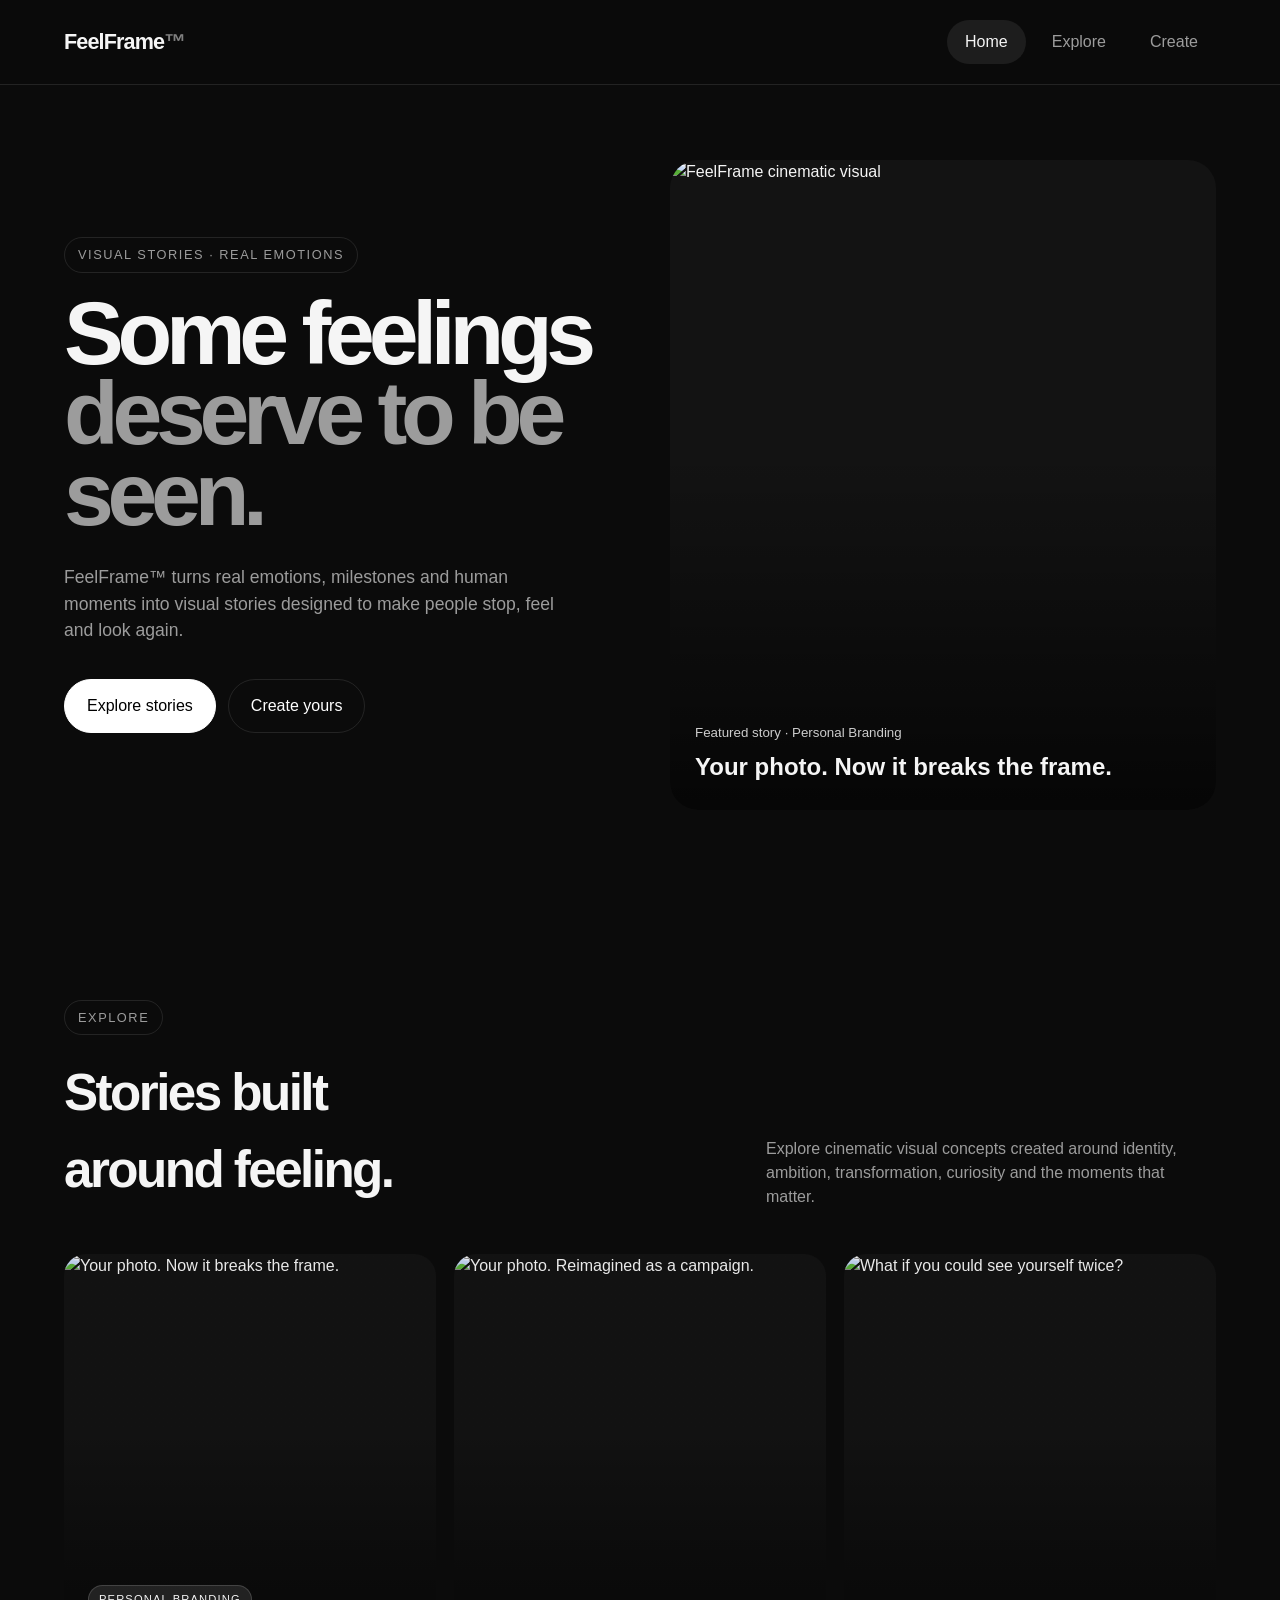
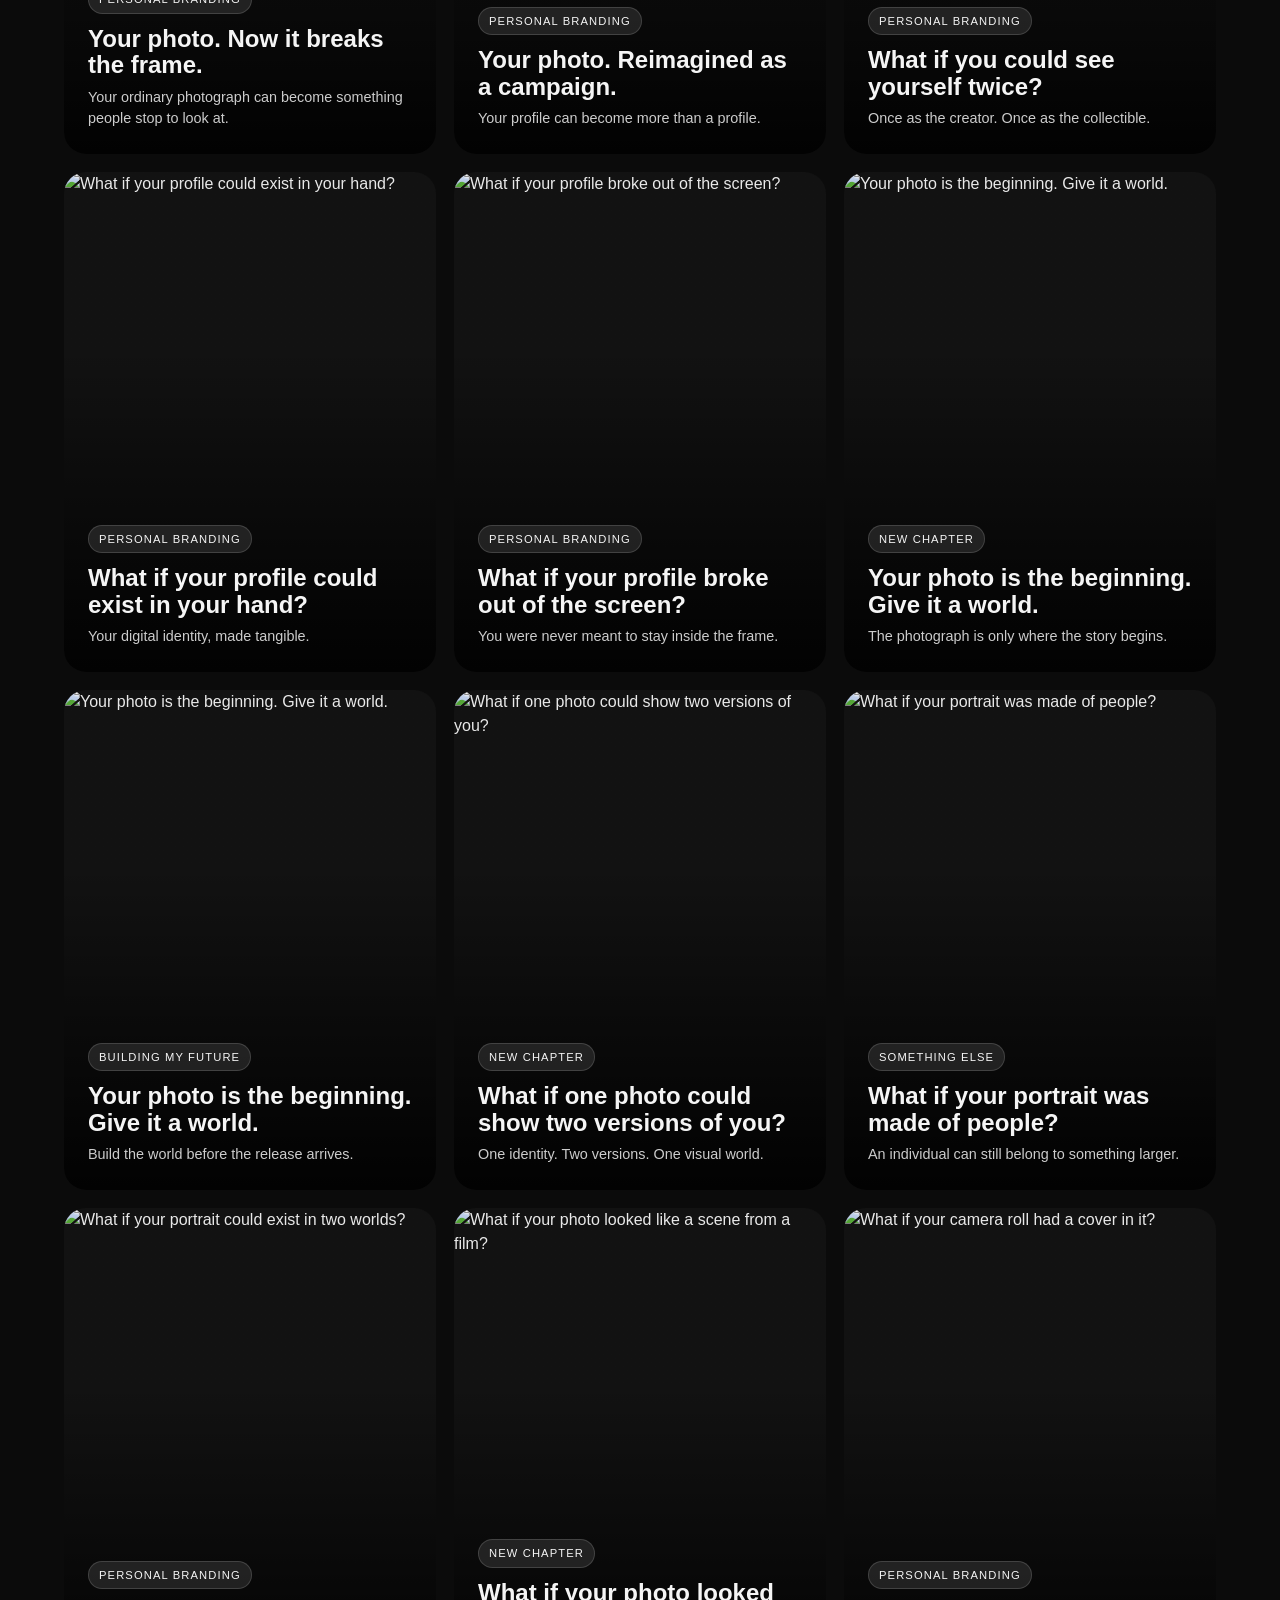
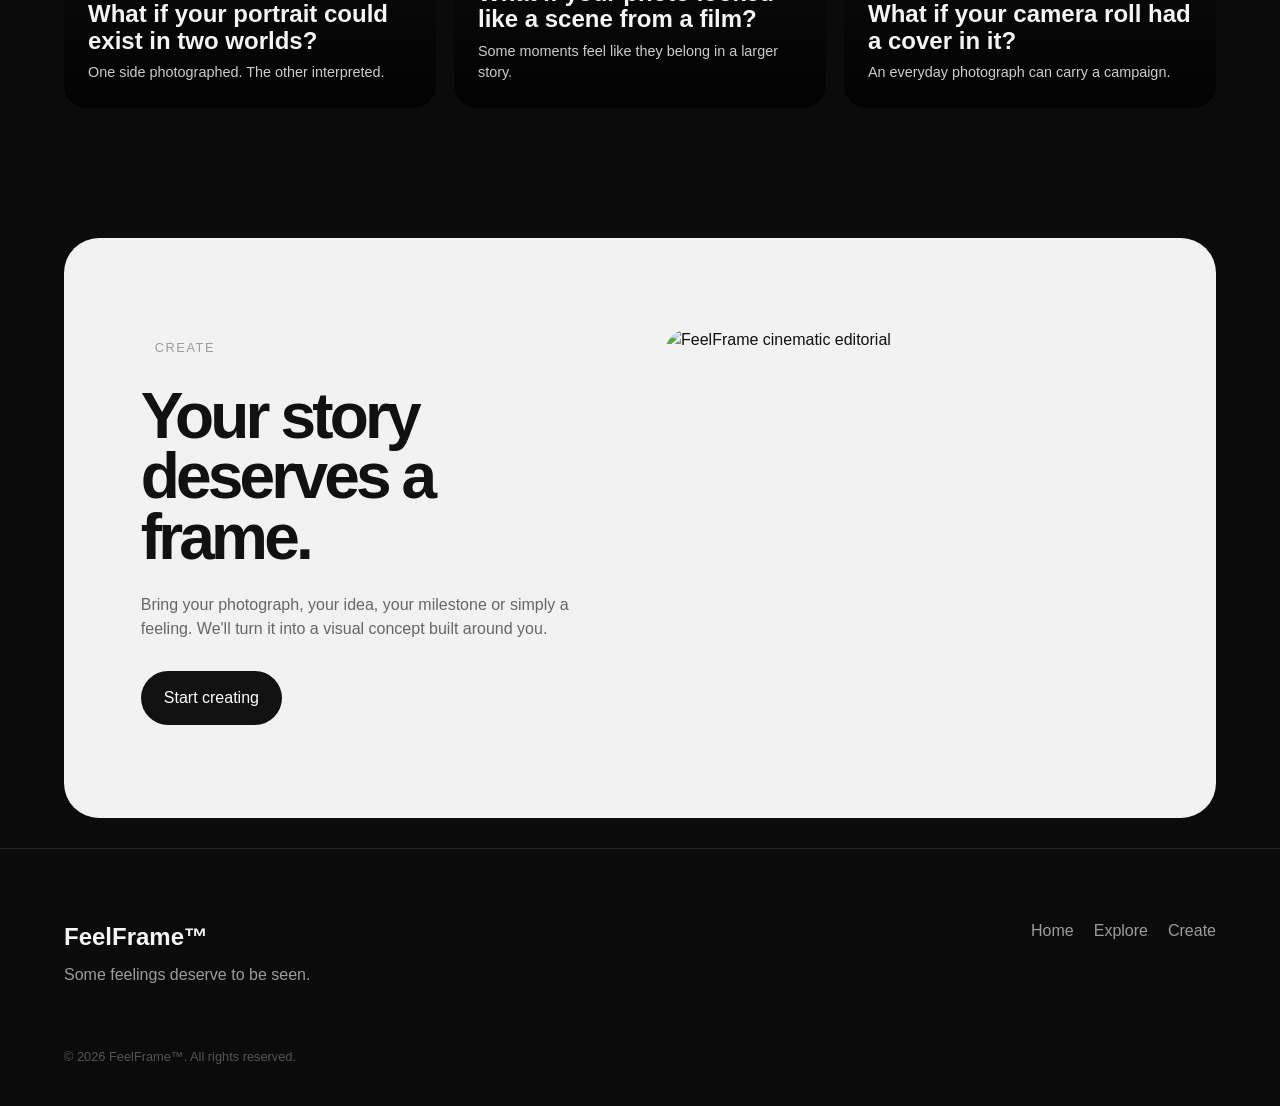
==== commit 55de758d: "Update index.html" ====
--- a/index.html
+++ b/index.html
@@ -1,536 +1,1330 @@
-
 <!DOCTYPE html>
 <html lang="en">
 <head>
-  <meta charset="UTF-8">
-
-  <meta
-    name="viewport"
-    content="width=device-width, initial-scale=1.0, viewport-fit=cover"
-  >
+  <meta charset="UTF-8" />
+  <meta name="viewport" content="width=device-width, initial-scale=1.0" />
+
+  <title>FeelFrame™ — Some feelings deserve to be seen.</title>
 
   <meta
     name="description"
-    content="FeelFrame™ — Visual stories built around real emotions, milestones and human moments."
+    content="Visual stories built around real emotions, milestones and human moments."
+  />
+
+  <style>
+    * {
+      margin: 0;
+      padding: 0;
+      box-sizing: border-box;
+    }
+
+    :root {
+      --bg: #0b0b0b;
+      --surface: #131313;
+      --surface-2: #1b1b1b;
+      --text: #f5f5f5;
+      --muted: #9c9c9c;
+      --border: rgba(255,255,255,0.1);
+      --accent: #ffffff;
+    }
+
+    html {
+      scroll-behavior: smooth;
+    }
+
+    body {
+      font-family: Arial, Helvetica, sans-serif;
+      background: var(--bg);
+      color: var(--text);
+      line-height: 1.5;
+    }
+
+    button,
+    a {
+      font: inherit;
+    }
+
+    a {
+      color: inherit;
+      text-decoration: none;
+    }
+
+    /* =========================
+       NAVIGATION
+    ========================= */
+
+    .navbar {
+      position: fixed;
+      top: 0;
+      left: 0;
+      width: 100%;
+      z-index: 1000;
+
+      display: flex;
+      align-items: center;
+      justify-content: space-between;
+
+      padding: 20px 5%;
+      background: rgba(11, 11, 11, 0.75);
+      backdrop-filter: blur(18px);
+      border-bottom: 1px solid var(--border);
+    }
+
+    .logo {
+      font-size: 1.35rem;
+      font-weight: 800;
+      letter-spacing: -0.04em;
+    }
+
+    .logo span {
+      opacity: 0.5;
+    }
+
+    .nav-links {
+      display: flex;
+      gap: 8px;
+    }
+
+    .nav-button {
+      border: none;
+      background: transparent;
+      color: var(--muted);
+      padding: 10px 18px;
+      border-radius: 999px;
+      cursor: pointer;
+      transition: 0.25s ease;
+    }
+
+    .nav-button:hover,
+    .nav-button.active {
+      color: var(--text);
+      background: rgba(255,255,255,0.08);
+    }
+
+    /* =========================
+       HERO
+    ========================= */
+
+    .hero {
+      min-height: 100vh;
+      padding: 150px 5% 80px;
+
+      display: grid;
+      grid-template-columns: 1fr 1fr;
+      gap: 60px;
+      align-items: center;
+    }
+
+    .hero-content {
+      max-width: 650px;
+    }
+
+    .eyebrow {
+      display: inline-block;
+      margin-bottom: 20px;
+      padding: 7px 13px;
+
+      border: 1px solid var(--border);
+      border-radius: 999px;
+
+      color: var(--muted);
+      font-size: 0.8rem;
+      text-transform: uppercase;
+      letter-spacing: 0.12em;
+    }
+
+    .hero h1 {
+      font-size: clamp(3.5rem, 7vw, 7rem);
+      line-height: 0.9;
+      letter-spacing: -0.07em;
+      margin-bottom: 30px;
+    }
+
+    .hero h1 span {
+      color: var(--muted);
+    }
+
+    .hero-description {
+      max-width: 520px;
+      color: var(--muted);
+      font-size: 1.1rem;
+      margin-bottom: 35px;
+    }
+
+    .hero-actions {
+      display: flex;
+      gap: 12px;
+      flex-wrap: wrap;
+    }
+
+    .primary-button,
+    .secondary-button {
+      border-radius: 999px;
+      padding: 14px 22px;
+      cursor: pointer;
+      transition: 0.25s ease;
+    }
+
+    .primary-button {
+      background: white;
+      color: black;
+      border: 1px solid white;
+    }
+
+    .primary-button:hover {
+      transform: translateY(-2px);
+      opacity: 0.9;
+    }
+
+    .secondary-button {
+      background: transparent;
+      color: white;
+      border: 1px solid var(--border);
+    }
+
+    .secondary-button:hover {
+      background: rgba(255,255,255,0.08);
+    }
+
+    /* =========================
+       HERO IMAGE
+    ========================= */
+
+    .hero-image {
+      position: relative;
+      height: 650px;
+      border-radius: 28px;
+      overflow: hidden;
+      background: var(--surface);
+    }
+
+    .hero-image img {
+      width: 100%;
+      height: 100%;
+      object-fit: cover;
+      display: block;
+    }
+
+    .hero-image-overlay {
+      position: absolute;
+      inset: 0;
+      background:
+        linear-gradient(
+          to top,
+          rgba(0,0,0,0.7),
+          transparent 55%
+        );
+    }
+
+    .hero-image-caption {
+      position: absolute;
+      bottom: 25px;
+      left: 25px;
+      right: 25px;
+    }
+
+    .hero-image-caption small {
+      color: #ccc;
+    }
+
+    .hero-image-caption h3 {
+      font-size: 1.5rem;
+      margin-top: 5px;
+    }
+
+    /* =========================
+       SECTION
+    ========================= */
+
+    section {
+      padding: 100px 5%;
+    }
+
+    .section-header {
+      display: flex;
+      align-items: end;
+      justify-content: space-between;
+      gap: 30px;
+      margin-bottom: 45px;
+    }
+
+    .section-header h2 {
+      font-size: clamp(2rem, 4vw, 4rem);
+      letter-spacing: -0.05em;
+    }
+
+    .section-header p {
+      max-width: 450px;
+      color: var(--muted);
+    }
+
+    /* =========================
+       STORY GRID
+    ========================= */
+
+    .story-grid {
+      display: grid;
+      grid-template-columns: repeat(3, 1fr);
+      gap: 18px;
+    }
+
+    .story-card {
+      position: relative;
+      min-height: 500px;
+
+      overflow: hidden;
+      border-radius: 22px;
+
+      background: var(--surface);
+      cursor: pointer;
+    }
+
+    .story-card img {
+      width: 100%;
+      height: 100%;
+      min-height: 500px;
+      object-fit: cover;
+
+      display: block;
+      transition: transform 0.5s ease;
+    }
+
+    .story-card:hover img {
+      transform: scale(1.04);
+    }
+
+    .story-card::after {
+      content: "";
+      position: absolute;
+      inset: 0;
+
+      background:
+        linear-gradient(
+          to top,
+          rgba(0,0,0,0.9),
+          rgba(0,0,0,0.05) 65%
+        );
+    }
+
+    .story-info {
+      position: absolute;
+      z-index: 2;
+
+      left: 24px;
+      right: 24px;
+      bottom: 24px;
+    }
+
+    .story-tag {
+      display: inline-block;
+      padding: 5px 10px;
+
+      background: rgba(255,255,255,0.1);
+      border: 1px solid rgba(255,255,255,0.15);
+      border-radius: 999px;
+
+      font-size: 0.7rem;
+      text-transform: uppercase;
+      letter-spacing: 0.1em;
+
+      margin-bottom: 12px;
+    }
+
+    .story-info h3 {
+      font-size: 1.5rem;
+      line-height: 1.1;
+      margin-bottom: 8px;
+    }
+
+    .story-info p {
+      color: #ccc;
+      font-size: 0.9rem;
+    }
+
+    /* =========================
+       CREATE SECTION
+    ========================= */
+
+    .create-section {
+      background: #f2f2f2;
+      color: #111;
+      border-radius: 35px;
+      margin: 30px 5%;
+      padding: 90px 6%;
+    }
+
+    .create-section .section-header p {
+      color: #666;
+    }
+
+    .create-box {
+      display: grid;
+      grid-template-columns: 1fr 1fr;
+      gap: 50px;
+      align-items: center;
+    }
+
+    .create-copy h2 {
+      font-size: clamp(2.5rem, 5vw, 5rem);
+      line-height: 0.95;
+      letter-spacing: -0.06em;
+      margin-bottom: 25px;
+    }
+
+    .create-copy p {
+      max-width: 500px;
+      color: #666;
+      margin-bottom: 30px;
+    }
+
+    .create-button {
+      display: inline-block;
+      background: #111;
+      color: white;
+      padding: 15px 23px;
+      border-radius: 999px;
+    }
+
+    .create-preview {
+      min-height: 400px;
+      border-radius: 25px;
+      overflow: hidden;
+    }
+
+    .create-preview img {
+      width: 100%;
+      height: 100%;
+      min-height: 400px;
+      object-fit: cover;
+    }
+
+    /* =========================
+       FOOTER
+    ========================= */
+
+    footer {
+      padding: 70px 5% 40px;
+      border-top: 1px solid var(--border);
+    }
+
+    .footer-content {
+      display: flex;
+      justify-content: space-between;
+      gap: 30px;
+      flex-wrap: wrap;
+    }
+
+    .footer-brand h3 {
+      font-size: 1.5rem;
+      margin-bottom: 8px;
+    }
+
+    .footer-brand p {
+      color: var(--muted);
+    }
+
+    .footer-links {
+      display: flex;
+      gap: 20px;
+    }
+
+    .footer-links a {
+      color: var(--muted);
+    }
+
+    .footer-links a:hover {
+      color: white;
+    }
+
+    .copyright {
+      margin-top: 60px;
+      color: #555;
+      font-size: 0.8rem;
+    }
+
+    /* =========================
+       MODAL
+    ========================= */
+
+    .modal {
+      position: fixed;
+      inset: 0;
+      z-index: 2000;
+
+      display: none;
+      align-items: center;
+      justify-content: center;
+
+      padding: 20px;
+
+      background: rgba(0,0,0,0.8);
+      backdrop-filter: blur(10px);
+    }
+
+    .modal.show {
+      display: flex;
+    }
+
+    .modal-content {
+      width: min(900px, 100%);
+      max-height: 90vh;
+      overflow-y: auto;
+
+      background: #151515;
+      border: 1px solid var(--border);
+      border-radius: 25px;
+
+      padding: 30px;
+      position: relative;
+    }
+
+    .modal-close {
+      position: absolute;
+      right: 20px;
+      top: 20px;
+
+      width: 40px;
+      height: 40px;
+
+      border: 1px solid var(--border);
+      background: rgba(255,255,255,0.08);
+      color: white;
+
+      border-radius: 50%;
+      cursor: pointer;
+    }
+
+    .modal-image {
+      width: 100%;
+      max-height: 500px;
+      object-fit: cover;
+      border-radius: 18px;
+      margin-bottom: 25px;
+    }
+
+    .modal-content h2 {
+      font-size: 2.5rem;
+      line-height: 1;
+      margin-bottom: 15px;
+    }
+
+    .modal-quote {
+      font-size: 1.2rem;
+      color: #ccc;
+      margin-bottom: 25px;
+    }
+
+    .modal-description {
+      color: #aaa;
+      margin-bottom: 25px;
+    }
+
+    .modal-price {
+      display: flex;
+      align-items: center;
+      gap: 12px;
+      margin-bottom: 25px;
+    }
+
+    .price {
+      font-size: 1.7rem;
+      font-weight: bold;
+    }
+
+    .compare-price {
+      color: #666;
+      text-decoration: line-through;
+    }
+
+    .buy-button {
+      display: inline-block;
+      background: white;
+      color: black;
+
+      padding: 14px 22px;
+      border-radius: 999px;
+      font-weight: bold;
+    }
+
+    /* =========================
+       MOBILE
+    ========================= */
+
+    @media (max-width: 850px) {
+      .navbar {
+        padding: 16px 5%;
+      }
+
+      .hero {
+        grid-template-columns: 1fr;
+        padding-top: 120px;
+      }
+
+      .hero-image {
+        height: 500px;
+      }
+
+      .story-grid {
+        grid-template-columns: 1fr;
+      }
+
+      .story-card {
+        min-height: 450px;
+      }
+
+      .story-card img {
+        min-height: 450px;
+      }
+
+      .create-box {
+        grid-template-columns: 1fr;
+      }
+
+      .nav-links {
+        gap: 0;
+      }
+
+      .nav-button {
+        padding: 8px 10px;
+        font-size: 0.85rem;
+      }
+    }
+
+    @media (max-width: 500px) {
+      .logo {
+        font-size: 1.1rem;
+      }
+
+      .nav-button {
+        font-size: 0.75rem;
+        padding: 7px 8px;
+      }
+
+      .hero h1 {
+        font-size: 3.5rem;
+      }
+
+      section {
+        padding: 70px 5%;
+      }
+    }
+  </style>
+</head>
+
+<body>
+
+  <!-- =========================
+       NAVIGATION
+  ========================== -->
+
+  <nav class="navbar">
+
+    <a href="#home" class="logo">
+      FeelFrame<span>™</span>
+    </a>
+
+    <div class="nav-links">
+
+      <button
+        class="nav-button active"
+        onclick="scrollToSection('home')"
+      >
+        Home
+      </button>
+
+      <button
+        class="nav-button"
+        onclick="scrollToSection('explore')"
+      >
+        Explore
+      </button>
+
+      <button
+        class="nav-button"
+        onclick="scrollToSection('create')"
+      >
+        Create
+      </button>
+
+    </div>
+
+  </nav>
+
+
+  <!-- =========================
+       HOME
+  ========================== -->
+
+  <main id="home">
+
+    <section class="hero">
+
+      <div class="hero-content">
+
+        <div class="eyebrow">
+          Visual stories · Real emotions
+        </div>
+
+        <h1>
+          Some feelings
+          <span>deserve to be seen.</span>
+        </h1>
+
+        <p class="hero-description">
+          FeelFrame™ turns real emotions, milestones and human moments
+          into visual stories designed to make people stop, feel and look again.
+        </p>
+
+        <div class="hero-actions">
+
+          <button
+            class="primary-button"
+            onclick="scrollToSection('explore')"
+          >
+            Explore stories
+          </button>
+
+          <button
+            class="secondary-button"
+            onclick="scrollToSection('create')"
+          >
+            Create yours
+          </button>
+
+        </div>
+
+      </div>
+
+
+      <div class="hero-image">
+
+        <img
+          src="https://res.cloudinary.com/mo6vulz7/image/upload/v1790245069/IMG_1428.jpg"
+          alt="FeelFrame cinematic visual"
+        />
+
+        <div class="hero-image-overlay"></div>
+
+        <div class="hero-image-caption">
+
+          <small>Featured story · Personal Branding</small>
+
+          <h3>
+            Your photo. Now it breaks the frame.
+          </h3>
+
+        </div>
+
+      </div>
+
+    </section>
+
+
+    <!-- =========================
+         EXPLORE
+    ========================== -->
+
+    <section id="explore">
+
+      <div class="section-header">
+
+        <div>
+          <div class="eyebrow">
+            Explore
+          </div>
+
+          <h2>
+            Stories built<br />
+            around feeling.
+          </h2>
+        </div>
+
+        <p>
+          Explore cinematic visual concepts created around identity,
+          ambition, transformation, curiosity and the moments that matter.
+        </p>
+
+      </div>
+
+      <div
+        class="story-grid"
+        id="storyGrid"
+      ></div>
+
+    </section>
+
+
+    <!-- =========================
+         CREATE
+    ========================== -->
+
+    <section
+      id="create"
+      class="create-section"
+    >
+
+      <div class="create-box">
+
+        <div class="create-copy">
+
+          <div class="eyebrow">
+            Create
+          </div>
+
+          <h2>
+            Your story deserves a frame.
+          </h2>
+
+          <p>
+            Bring your photograph, your idea, your milestone or simply
+            a feeling. We'll turn it into a visual concept built around you.
+          </p>
+
+          <a
+            href="https://wa.me/2349012728201"
+            class="create-button"
+            target="_blank"
+          >
+            Start creating
+          </a>
+
+        </div>
+
+
+        <div class="create-preview">
+
+          <img
+            src="https://res.cloudinary.com/mo6vulz7/image/upload/v1790273721/IMG_1464.jpg"
+            alt="FeelFrame cinematic editorial"
+          />
+
+        </div>
+
+      </div>
+
+    </section>
+
+  </main>
+
+
+  <!-- =========================
+       FOOTER
+  ========================== -->
+
+  <footer>
+
+    <div class="footer-content">
+
+      <div class="footer-brand">
+
+        <h3>FeelFrame™</h3>
+
+        <p>
+          Some feelings deserve to be seen.
+        </p>
+
+      </div>
+
+      <div class="footer-links">
+
+        <a href="#home">Home</a>
+        <a href="#explore">Explore</a>
+        <a href="#create">Create</a>
+
+      </div>
+
+    </div>
+
+    <div class="copyright">
+      © 2026 FeelFrame™. All rights reserved.
+    </div>
+
+  </footer>
+
+
+  <!-- =========================
+       STORY MODAL
+  ========================== -->
+
+  <div
+    class="modal"
+    id="storyModal"
+    onclick="closeModal(event)"
   >
 
-  <meta name="theme-color" content="#f4f2ed">
-  <meta name="color-scheme" content="light">
-  <meta name="robots" content="index, follow">
-
-  <title>FeelFrame™ — Some feelings deserve to be seen.</title>
-
-  <!-- FONTS -->
-  <link rel="preconnect" href="https://fonts.googleapis.com">
-  <link rel="preconnect" href="https://fonts.gstatic.com" crossorigin>
-
-  <link
-    href="https://fonts.googleapis.com/css2?family=DM+Sans:wght@400;500;600;700&family=Playfair+Display:wght@400;500;600&display=swap"
-    rel="stylesheet"
-  >
-
-  <!-- STYLES -->
-  <link rel="stylesheet" href="./css/main.css">
-</head>
-
-<body class="home-page">
-
-  <a class="skip-link" href="#main-content">
-    Skip to content
-  </a>
-
-  <div id="app" class="site-shell">
-
-    <!-- HEADER -->
-    <header class="site-header" id="siteHeader">
-      <div class="site-header__inner">
-
-        <a
-          href="./index.html"
-          class="brand"
-          aria-label="FeelFrame home"
-        >
-          <span class="brand-mark">FeelFrame™</span>
-        </a>
-
-        <nav class="header-nav" aria-label="Primary navigation">
-          <a
-            href="./index.html"
-            class="header-nav__link is-active"
-            aria-current="page"
-          >
-            Home
-          </a>
-
-          <a
-            href="./explore.html"
-            class="header-nav__link"
-          >
-            Explore
-          </a>
-
-          <a
-            href="./create.html"
-            class="header-nav__link"
-          >
-            Create
-          </a>
-        </nav>
-
-        <div class="site-header__actions">
-          <a
-            href="./create.html"
-            class="btn btn--dark btn--small"
-          >
-            Make it Yours
-          </a>
-        </div>
+    <div
+      class="modal-content"
+      onclick="event.stopPropagation()"
+    >
+
+      <button
+        class="modal-close"
+        onclick="closeModal()"
+      >
+        ×
+      </button>
+
+      <img
+        id="modalImage"
+        class="modal-image"
+        src=""
+        alt=""
+      />
+
+      <div id="modalCampaign" class="story-tag"></div>
+
+      <h2 id="modalTitle"></h2>
+
+      <p
+        id="modalQuote"
+        class="modal-quote"
+      ></p>
+
+      <p
+        id="modalDescription"
+        class="modal-description"
+      ></p>
+
+      <div class="modal-price">
+
+        <span
+          id="modalPrice"
+          class="price"
+        ></span>
+
+        <span
+          id="modalCompare"
+          class="compare-price"
+        ></span>
 
       </div>
-    </header>
-
-    <!-- MAIN -->
-    <main id="main-content" class="main-content">
-
-      <!-- HERO -->
-      <section
-        class="hero home-hero"
-        id="hero"
-        aria-labelledby="homeHeroTitle"
+
+      <a
+        id="modalBuy"
+        class="buy-button"
+        href="#"
+        target="_blank"
       >
-        <div class="container">
-          <div class="hero__inner home-hero-inner">
-            <div class="hero__content home-hero-copy">
-
-              <div class="hero__eyebrow eyebrow home-hero-intro">
-                FeelFrame™
+        Get this visual
+      </a>
+
+    </div>
+
+  </div>
+
+
+  <script>
+
+    /* ========================================
+       FEELFRAME STORY DATA
+    ======================================== */
+
+    const stories = [
+      {
+        id: "paper-burst-01",
+        featured: true,
+        campaign: "Personal Branding",
+        emotion: "Confident",
+        moment: "Turning an ordinary personal photograph into a high-impact campaign visual.",
+        title: "Your photo. Now it breaks the frame.",
+        quote: "Your ordinary photograph can become something people stop to look at.",
+        description:
+          "A cinematic 3D visual concept designed to turn an ordinary personal photograph into a high-impact campaign composition. The visual combines depth, perspective, identity, editorial lighting and physical-looking paper construction to create a result that feels deliberately designed rather than simply filtered.",
+        style: "Cinematic",
+        image:
+          "https://res.cloudinary.com/mo6vulz7/image/upload/v1790245069/IMG_1428.jpg",
+        price: 700,
+        compareAt: 1100,
+        selarUrl: "https://selar.com/918t15c498"
+      },
+
+      {
+        id: "social-profile-01",
+        featured: true,
+        campaign: "Personal Branding",
+        emotion: "Confident",
+        moment: "Reimagining an existing portrait as a complete visual campaign around your identity.",
+        title: "Your photo. Reimagined as a campaign.",
+        quote: "Your profile can become more than a profile.",
+        description:
+          "A premium AI visual creation concept for turning an ordinary personal photo into cinematic 3D advertising artwork. The visual is built around identity, depth, contrast, personalized branding and editorial art direction.",
+        style: "Luxury",
+        image:
+          "https://res.cloudinary.com/mo6vulz7/image/upload/v1790248297/IMG_1430.jpg",
+        price: 700,
+        compareAt: 1100,
+        selarUrl: "https://selar.com/206oc6r108"
+      },
+
+      {
+        id: "miniature-studio-01",
+        featured: true,
+        campaign: "Personal Branding",
+        emotion: "Curious",
+        moment: "Seeing yourself transformed into both the creator and the collectible.",
+        title: "What if you could see yourself twice?",
+        quote: "Once as the creator. Once as the collectible.",
+        description:
+          "A luxury miniature studio concept that transforms a single portrait into a scene featuring both the real subject and a hyper-realistic collectible version of themselves.",
+        style: "Luxury",
+        image:
+          "https://res.cloudinary.com/mo6vulz7/image/upload/v1790248634/IMG_1431.jpg",
+        price: 700,
+        compareAt: 1100,
+        selarUrl: "https://selar.com/h3u50p3193"
+      },
+
+      {
+        id: "glass-profile-01",
+        featured: true,
+        campaign: "Personal Branding",
+        emotion: "Confident",
+        moment: "Turning a digital profile into a physical visual object.",
+        title: "What if your profile could exist in your hand?",
+        quote: "Your digital identity, made tangible.",
+        description:
+          "A futuristic editorial concept that turns a digital profile into a tangible 3D glass identity object.",
+        style: "Editorial",
+        image:
+          "https://res.cloudinary.com/mo6vulz7/image/upload/v1790249614/IMG_1432.jpg",
+        price: 700,
+        compareAt: 1100,
+        selarUrl: "https://selar.com/b9th69k196"
+      },
+
+      {
+        id: "break-the-frame-01",
+        featured: true,
+        campaign: "Personal Branding",
+        emotion: "Bold",
+        moment: "Breaking beyond the limitations of an ordinary profile photograph.",
+        title: "What if your profile broke out of the screen?",
+        quote: "You were never meant to stay inside the frame.",
+        description:
+          "A cinematic 3D social-media visual that makes the subject appear to step beyond the boundaries of an ordinary profile photograph.",
+        style: "Cinematic",
+        image:
+          "https://res.cloudinary.com/mo6vulz7/image/upload/v1790249771/IMG_1433.jpg",
+        price: 700,
+        compareAt: 1100,
+        selarUrl: "https://selar.com/5678280z9m"
+      },
+
+      {
+        id: "cinematic-3d-social-01",
+        featured: true,
+        campaign: "New Chapter",
+        emotion: "Hopeful",
+        moment: "Seeing an ordinary photograph as the beginning of an entirely different visual world.",
+        title: "Your photo is the beginning. Give it a world.",
+        quote: "The photograph is only where the story begins.",
+        description:
+          "A reusable cinematic 3D visual concept for transforming an ordinary photograph into an entirely different visual world.",
+        style: "Cinematic",
+        image:
+          "https://res.cloudinary.com/mo6vulz7/image/upload/v1790253213/AEEFBD7C-1A9B-4570-A2E8-667624E7A30A.png",
+        price: 700,
+        compareAt: 1100,
+        selarUrl: "https://selar.com/d49096e74j"
+      },
+
+      {
+        id: "music-artist-editorial-01",
+        featured: true,
+        campaign: "Building My Future",
+        emotion: "Ambitious",
+        moment: "Visualizing the artist identity and world you're building before the release arrives.",
+        title: "Your photo is the beginning. Give it a world.",
+        quote: "Build the world before the release arrives.",
+        description:
+          "A cinematic music-artist campaign concept designed to turn an existing portrait into a complete visual world.",
+        style: "Luxury",
+        image:
+          "https://res.cloudinary.com/mo6vulz7/image/upload/v1790273546/7B3AD1EC-724C-4368-8AAE-11D5802B4EC9.png",
+        price: 700,
+        compareAt: 1100,
+        selarUrl: "https://selar.com/29k945c4b2"
+      },
+
+      {
+        id: "dual-identity-editorial-01",
+        featured: true,
+        campaign: "New Chapter",
+        emotion: "Curious",
+        moment: "Exploring two versions of the same identity inside one impossible visual world.",
+        title: "What if one photo could show two versions of you?",
+        quote: "One identity. Two versions. One visual world.",
+        description:
+          "A cinematic dual-identity editorial concept exploring transformation through two versions of the same subject.",
+        style: "Editorial",
+        image:
+          "https://res.cloudinary.com/mo6vulz7/image/upload/v1790273619/IMG_1460.jpg",
+        price: 700,
+        compareAt: 1100,
+        selarUrl: "https://selar.com/3xne575r01"
+      },
+
+      {
+        id: "collective-identity-01",
+        featured: true,
+        campaign: "Something Else",
+        emotion: "Reflective",
+        moment: "Exploring the relationship between individual identity and the people or society surrounding it.",
+        title: "What if your portrait was made of people?",
+        quote: "An individual can still belong to something larger.",
+        description:
+          "A conceptual visual about identity, belonging and society. From a distance, the viewer sees a recognizable portrait; up close, the portrait reveals itself as a collective of individually positioned human figures.",
+        style: "Dreamlike",
+        image:
+          "https://res.cloudinary.com/mo6vulz7/image/upload/v1790273648/IMG_1461.jpg",
+        price: 700,
+        compareAt: 1100,
+        selarUrl: "https://selar.com/161y7d9192"
+      },
+
+      {
+        id: "double-exposure-01",
+        featured: true,
+        campaign: "Personal Branding",
+        emotion: "Reflective",
+        moment: "Seeing one identity through two different artistic interpretations.",
+        title: "What if your portrait could exist in two worlds?",
+        quote: "One side photographed. The other interpreted.",
+        description:
+          "A fine-art editorial concept that places a realistic portrait and a monochrome charcoal interpretation of the same identity into one composition.",
+        style: "Editorial",
+        image:
+          "https://res.cloudinary.com/mo6vulz7/image/upload/v1790273695/IMG_1463.jpg",
+        price: 700,
+        compareAt: 1100,
+        selarUrl: "https://selar.com/7179e792mh"
+      },
+
+      {
+        id: "cinematic-editorial-01",
+        featured: true,
+        campaign: "New Chapter",
+        emotion: "Hopeful",
+        moment: "Turning an ordinary portrait into a cinematic moment that feels like part of a larger story.",
+        title: "What if your photo looked like a scene from a film?",
+        quote: "Some moments feel like they belong in a larger story.",
+        description:
+          "A cinematic editorial concept designed to make an ordinary portrait feel like a scene from a larger film.",
+        style: "Cinematic",
+        image:
+          "https://res.cloudinary.com/mo6vulz7/image/upload/v1790273721/IMG_1464.jpg",
+        price: 700,
+        compareAt: 1100,
+        selarUrl: "https://selar.com/xu3e719333"
+      },
+
+      {
+        id: "luxury-editorial-01",
+        featured: true,
+        campaign: "Personal Branding",
+        emotion: "Confident",
+        moment: "Reimagining an everyday photograph with the visual language of a fashion campaign.",
+        title: "What if your camera roll had a cover in it?",
+        quote: "An everyday photograph can carry a campaign.",
+        description:
+          "A refined luxury editorial concept that reimagines an everyday photograph using the visual language of a fashion campaign.",
+        style: "Luxury",
+        image:
+          "https://res.cloudinary.com/mo6vulz7/image/upload/v1790273749/IMG_1466.jpg",
+        price: 700,
+        compareAt: 1100,
+        selarUrl: "https://selar.com/5666009902"
+      }
+    ];
+
+
+    /* ========================================
+       RENDER STORIES
+    ======================================== */
+
+    const storyGrid = document.getElementById("storyGrid");
+
+    function renderStories() {
+
+      storyGrid.innerHTML = stories
+        .map((story, index) => {
+
+          return `
+            <article
+              class="story-card"
+              onclick="openStory(${index})"
+            >
+
+              <img
+                src="${story.image}"
+                alt="${story.title}"
+                loading="lazy"
+              />
+
+              <div class="story-info">
+
+                <span class="story-tag">
+                  ${story.campaign}
+                </span>
+
+                <h3>
+                  ${story.title}
+                </h3>
+
+                <p>
+                  ${story.quote}
+                </p>
+
               </div>
 
-              <h1
-                id="homeHeroTitle"
-                class="hero__title home-hero-title"
-              >
-                Some feelings deserve to be seen.
-              </h1>
-
-              <p
-                id="homeHeroDescription"
-                class="hero__description"
-              >
-                Visual stories built around real emotions,
-                milestones and human moments.
-              </p>
-
-              <div class="hero__actions">
-                <a
-                  href="./create.html"
-                  class="btn btn--dark btn--large hero-cta"
-                >
-                  <span>Make it Yours</span>
-                  <span class="hero-cta-arrow" aria-hidden="true">→</span>
-                </a>
-              </div>
-
-            </div>
-          </div>
-        </div>
-      </section>
-
-      <!-- FEATURED 3D COVERFLOW -->
-      <section
-        class="featured-section coverflow-section home-featured"
-        id="featured"
-        aria-labelledby="featuredTitle"
-      >
-        <div class="container container--wide">
-
-          <div class="home-featured__header">
-            <div>
-              <span class="eyebrow">Featured</span>
-
-              <h2
-                id="featuredTitle"
-                class="home-featured__title"
-              >
-                Turn the moment into a visual.
-              </h2>
-            </div>
-
-            <a href="./explore.html" class="text-link">
-              Explore all
-            </a>
-          </div>
-
-          <div
-            class="coverflow"
-            id="coverflowViewport"
-            tabindex="0"
-            role="region"
-            aria-roledescription="carousel"
-            aria-label="Featured FeelFrame visual stories"
-          >
-            <div class="coverflow-track" id="coverflowTrack">
-              <!-- Cards rendered by home.js -->
-            </div>
-          </div>
-
-          <div class="coverflow-controls">
-
-            <div class="coverflow-buttons">
-              <button
-                type="button"
-                class="coverflow-button"
-                id="coverflowPrevious"
-                aria-label="Previous featured story"
-              >
-                <span aria-hidden="true">←</span>
-              </button>
-
-              <button
-                type="button"
-                class="coverflow-button"
-                id="coverflowNext"
-                aria-label="Next featured story"
-              >
-                <span aria-hidden="true">→</span>
-              </button>
-            </div>
-
-            <div
-              class="coverflow-dots"
-              id="coverflowDots"
-              aria-label="Featured story navigation"
-            >
-              <!-- Dots rendered by coverflow.js -->
-            </div>
-
-          </div>
-        </div>
-      </section>
-
-      <!-- MAKE IT YOURS -->
-      <section
-        class="home-make-yours"
-        id="make-it-yours"
-        aria-labelledby="makeItYoursTitle"
-      >
-        <div class="container">
-          <div class="make-yours">
-
-            <div class="make-yours__header">
-              <span class="eyebrow">Make it Yours</span>
-
-              <h2
-                id="makeItYoursTitle"
-                class="make-yours__title"
-              >
-                Your moment.
-                Your feeling.
-                Your frame.
-              </h2>
-
-              <p class="make-yours__description">
-                Tell us what you're going through and the visual
-                language you want. We'll turn the direction into
-                something made for you.
-              </p>
-            </div>
-
-            <form id="makeYoursForm" class="form" novalidate>
-
-              <div class="form-grid">
-
-                <div class="form-field">
-                  <label class="form-field__label" for="makeYoursName">
-                    Your name
-                  </label>
-
-                  <input
-                    id="makeYoursName"
-                    name="name"
-                    class="form-control"
-                    type="text"
-                    autocomplete="name"
-                    maxlength="100"
-                    placeholder="What should we call you?"
-                  >
-                </div>
-
-                <div class="form-field">
-                  <label class="form-field__label" for="makeYoursSchool">
-                    School / University
-                  </label>
-
-                  <input
-                    id="makeYoursSchool"
-                    name="school"
-                    class="form-control"
-                    type="text"
-                    autocomplete="organization"
-                    maxlength="150"
-                    placeholder="Your school or university"
-                  >
-                </div>
-
-                <div class="form-field">
-                  <label class="form-field__label" for="makeYoursCourse">
-                    Course / Field
-                  </label>
-
-                  <input
-                    id="makeYoursCourse"
-                    name="course"
-                    class="form-control"
-                    type="text"
-                    maxlength="150"
-                    placeholder="What do you study or do?"
-                  >
-                </div>
-
-                <div class="form-field">
-                  <label class="form-field__label" for="makeYoursFeeling">
-                    What are you feeling?
-                  </label>
-
-                  <input
-                    id="makeYoursFeeling"
-                    name="feeling"
-                    class="form-control"
-                    type="text"
-                    maxlength="100"
-                    placeholder="Proud, hopeful, overwhelmed..."
-                  >
-                </div>
-
-                <div class="form-field form-field--full">
-                  <label class="form-field__label" for="makeYoursExperience">
-                    What are you going through?
-                  </label>
-
-                  <textarea
-                    id="makeYoursExperience"
-                    name="experience"
-                    class="form-control"
-                    rows="5"
-                    maxlength="1200"
-                    placeholder="Tell us what is happening in this moment..."
-                  ></textarea>
-                </div>
-
-                <div class="form-field form-field--full">
-                  <label class="form-field__label" for="makeYoursMessage">
-                    What should the visual say?
-                  </label>
-
-                  <textarea
-                    id="makeYoursMessage"
-                    name="message"
-                    class="form-control"
-                    rows="4"
-                    maxlength="800"
-                    placeholder="The message, feeling or idea you want the visual to communicate..."
-                  ></textarea>
-                </div>
-
-              </div>
-
-              <!-- VISUAL LANGUAGE -->
-              <div class="form-section">
-                <div class="form-section__header">
-                  <h3 class="form-section__title">
-                    Choose your visual language
-                  </h3>
-
-                  <p class="form-section__description">
-                    Pick the direction that feels closest to the moment.
-                  </p>
-                </div>
-
-                <div
-                  class="choice-grid choice-grid--compact"
-                  role="radiogroup"
-                  aria-label="Visual language"
-                >
-
-                  <label class="choice choice--compact">
-                    <input type="radio" name="visualLanguage" value="Cinematic">
-                    <span class="choice__indicator" aria-hidden="true"></span>
-                    <span class="choice__content">
-                      <span class="choice__title">Cinematic</span>
-                    </span>
-                  </label>
-
-                  <label class="choice choice--compact">
-                    <input type="radio" name="visualLanguage" value="Editorial">
-                    <span class="choice__indicator" aria-hidden="true"></span>
-                    <span class="choice__content">
-                      <span class="choice__title">Editorial</span>
-                    </span>
-                  </label>
-
-                  <label class="choice choice--compact">
-                    <input type="radio" name="visualLanguage" value="Film">
-                    <span class="choice__indicator" aria-hidden="true"></span>
-                    <span class="choice__content">
-                      <span class="choice__title">Film</span>
-                    </span>
-                  </label>
-
-                  <label class="choice choice--compact">
-                    <input type="radio" name="visualLanguage" value="Luxury">
-                    <span class="choice__indicator" aria-hidden="true"></span>
-                    <span class="choice__content">
-                      <span class="choice__title">Luxury</span>
-                    </span>
-                  </label>
-
-                  <label class="choice choice--compact">
-                    <input type="radio" name="visualLanguage" value="Dreamlike">
-                    <span class="choice__indicator" aria-hidden="true"></span>
-                    <span class="choice__content">
-                      <span class="choice__title">Dreamlike</span>
-                    </span>
-                  </label>
-
-                  <label class="choice choice--compact">
-                    <input type="radio" name="visualLanguage" value="Minimal">
-                    <span class="choice__indicator" aria-hidden="true"></span>
-                    <span class="choice__content">
-                      <span class="choice__title">Minimal</span>
-                    </span>
-                  </label>
-
-                  <label class="choice choice--compact">
-                    <input type="radio" name="visualLanguage" value="Artistic">
-                    <span class="choice__indicator" aria-hidden="true"></span>
-                    <span class="choice__content">
-                      <span class="choice__title">Artistic</span>
-                    </span>
-                  </label>
-
-                  <label class="choice choice--compact">
-                    <input type="radio" name="visualLanguage" value="Dark &amp; Moody">
-                    <span class="choice__indicator" aria-hidden="true"></span>
-                    <span class="choice__content">
-                      <span class="choice__title">Dark &amp; Moody</span>
-                    </span>
-                  </label>
-
-                </div>
-              </div>
-
-              <div class="form-actions">
-                <p class="form-actions__note">
-                  Your direction will be prepared for WhatsApp so
-                  the conversation can start with context already in place.
-                </p>
-
-                <button type="submit" class="btn btn--dark btn--large">
-                  Make this moment visual →
-                </button>
-              </div>
-
-              <div
-                id="makeYoursStatus"
-                class="form-status"
-                role="status"
-                aria-live="polite"
-                aria-atomic="true"
-              ></div>
-
-            </form>
-          </div>
-        </div>
-      </section>
-
-      <!-- STORY BOARD -->
-      <section
-        class="story-board-section home-board"
-        id="story-board"
-        aria-labelledby="storyBoardTitle"
-      >
-        <div class="container container--wide">
-
-          <div class="home-board__header">
-            <div>
-              <span class="eyebrow">The FeelFrame Board</span>
-
-              <h2
-                id="storyBoardTitle"
-                class="home-board__title"
-              >
-                Different moments.
-                Different ways to be seen.
-              </h2>
-            </div>
-
-            <a href="./explore.html" class="text-link">
-              See the store →
-            </a>
-          </div>
-
-          <div id="homeStoryGrid" class="story-board">
-            <!-- Story cards rendered by home.js -->
-          </div>
-
-          <div id="emptyState" class="empty-state" hidden>
-            <h3>Nothing here yet.</h3>
-            <p>New visual stories will appear here soon.</p>
-          </div>
-
-        </div>
-      </section>
-
-    </main>
-
-    <!-- GLOBAL ERROR -->
-    <div
-      id="global-error"
-      class="error-state"
-      hidden
-      role="alert"
-      aria-live="assertive"
-    ></div>
-
-    <!-- MOBILE BOTTOM NAVIGATION -->
-    <nav class="mobile-nav bottom-nav" aria-label="Mobile navigation">
-      <div class="mobile-nav__inner">
-
-        <a
-          href="./index.html"
-          class="mobile-nav__item bottom-nav-item is-active"
-          aria-current="page"
-        >
-          <span class="mobile-nav__icon bottom-nav-icon" aria-hidden="true">⌂</span>
-          <span class="mobile-nav__label bottom-nav-label">Home</span>
-        </a>
-
-        <a
-          href="./explore.html"
-          class="mobile-nav__item bottom-nav-item"
-        >
-          <span class="mobile-nav__icon bottom-nav-icon" aria-hidden="true">◫</span>
-          <span class="mobile-nav__label bottom-nav-label">Explore</span>
-        </a>
-
-        <a
-          href="./create.html"
-          class="mobile-nav__item bottom-nav-item"
-        >
-          <span class="mobile-nav__icon bottom-nav-icon" aria-hidden="true">+</span>
-          <span class="mobile-nav__label bottom-nav-label">Create</span>
-        </a>
-
-      </div>
-    </nav>
-
-  </div>
-
-  <!-- JAVASCRIPT MODULES -->
-  <script src="./js/core.js" defer></script>
-  <script src="./js/coverflow.js" defer></script>
-  <script src="./js/home.js" defer></script>
-  <script src="./js/create.js" defer></script>
+            </article>
+          `;
+
+        })
+        .join("");
+    }
+
+
+    /* ========================================
+       STORY MODAL
+    ======================================== */
+
+    function openStory(index) {
+
+      const story = stories[index];
+
+      document.getElementById("modalImage").src = story.image;
+      document.getElementById("modalImage").alt = story.title;
+
+      document.getElementById("modalCampaign").textContent =
+        story.campaign;
+
+      document.getElementById("modalTitle").textContent =
+        story.title;
+
+      document.getElementById("modalQuote").textContent =
+        story.quote;
+
+      document.getElementById("modalDescription").textContent =
+        story.description;
+
+      document.getElementById("modalPrice").textContent =
+        `₦${story.price.toLocaleString()}`;
+
+      document.getElementById("modalCompare").textContent =
+        `₦${story.compareAt.toLocaleString()}`;
+
+      document.getElementById("modalBuy").href =
+        story.selarUrl;
+
+      document
+        .getElementById("storyModal")
+        .classList.add("show");
+
+      document.body.style.overflow = "hidden";
+    }
+
+
+    function closeModal() {
+
+      document
+        .getElementById("storyModal")
+        .classList.remove("show");
+
+      document.body.style.overflow = "";
+    }
+
+
+    /* ========================================
+       NAVIGATION
+    ======================================== */
+
+    function scrollToSection(id) {
+
+      const section = document.getElementById(id);
+
+      if (!section) return;
+
+      section.scrollIntoView({
+        behavior: "smooth"
+      });
+
+      updateActiveNav(id);
+    }
+
+
+    function updateActiveNav(id) {
+
+      document
+        .querySelectorAll(".nav-button")
+        .forEach(button => {
+          button.classList.remove("active");
+        });
+
+      const buttons = document.querySelectorAll(".nav-button");
+
+      if (id === "home") {
+        buttons[0].classList.add("active");
+      }
+
+      if (id === "explore") {
+        buttons[1].classList.add("active");
+      }
+
+      if (id === "create") {
+        buttons[2].classList.add("active");
+      }
+    }
+
+
+    /* ========================================
+       ACTIVE NAV WHILE SCROLLING
+    ======================================== */
+
+    const sections = [
+      document.getElementById("home"),
+      document.getElementById("explore"),
+      document.getElementById("create")
+    ];
+
+    window.addEventListener("scroll", () => {
+
+      let current = "home";
+
+      sections.forEach(section => {
+
+        const sectionTop = section.offsetTop - 150;
+
+        if (window.scrollY >= sectionTop) {
+          current = section.id;
+        }
+
+      });
+
+      updateActiveNav(current);
+    });
+
+
+    /* ========================================
+       ESCAPE KEY CLOSES MODAL
+    ======================================== */
+
+    document.addEventListener("keydown", event => {
+
+      if (event.key === "Escape") {
+        closeModal();
+      }
+
+    });
+
+
+    /* ========================================
+       START SITE
+    ======================================== */
+
+    renderStories();
+
+  </script>
 
 </body>
 </html>
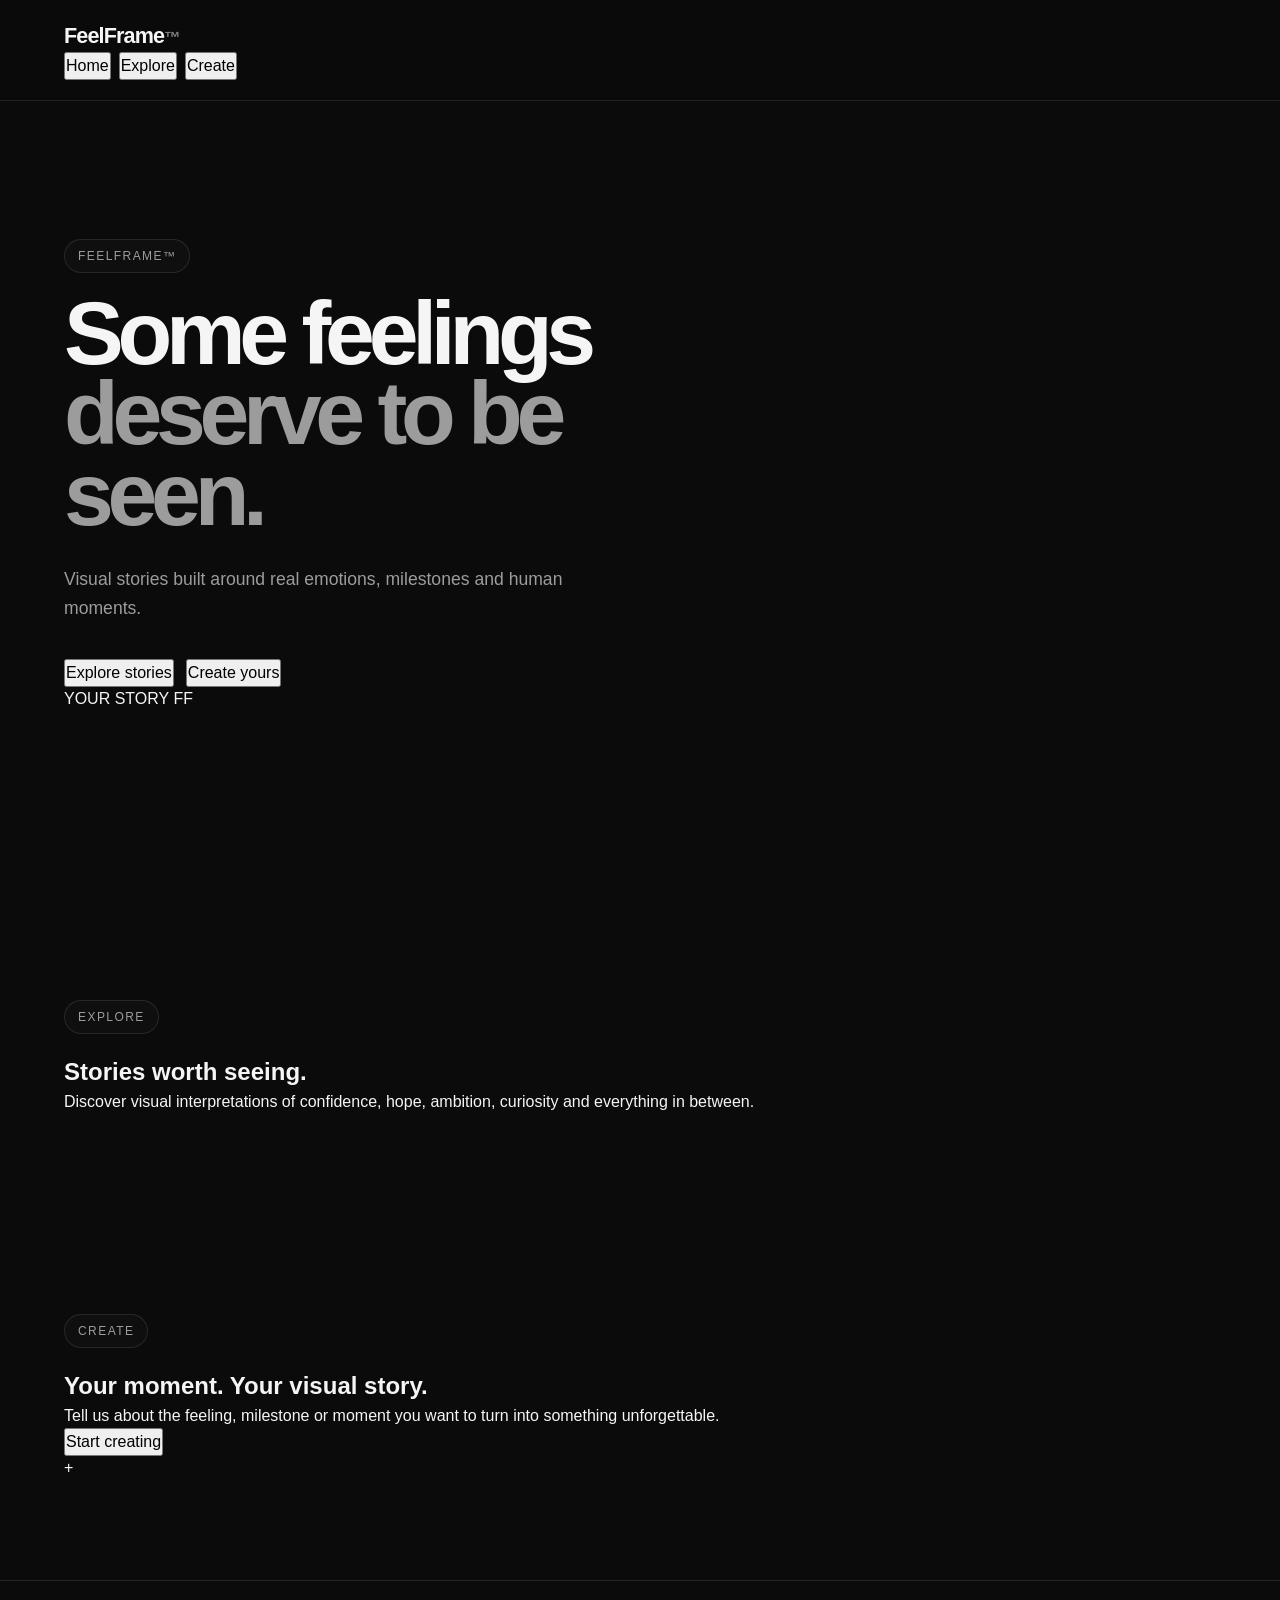
==== commit ce2aa27d: "Update index.html" ====
--- a/index.html
+++ b/index.html
@@ -2,613 +2,26 @@
 <html lang="en">
 <head>
   <meta charset="UTF-8" />
-  <meta name="viewport" content="width=device-width, initial-scale=1.0" />
-
-  <title>FeelFrame™ — Some feelings deserve to be seen.</title>
+
+  <meta
+    name="viewport"
+    content="width=device-width, initial-scale=1.0"
+  />
 
   <meta
     name="description"
-    content="Visual stories built around real emotions, milestones and human moments."
+    content="FeelFrame™ — Visual stories built around real emotions, milestones and human moments."
   />
 
-  <style>
-    * {
-      margin: 0;
-      padding: 0;
-      box-sizing: border-box;
-    }
-
-    :root {
-      --bg: #0b0b0b;
-      --surface: #131313;
-      --surface-2: #1b1b1b;
-      --text: #f5f5f5;
-      --muted: #9c9c9c;
-      --border: rgba(255,255,255,0.1);
-      --accent: #ffffff;
-    }
-
-    html {
-      scroll-behavior: smooth;
-    }
-
-    body {
-      font-family: Arial, Helvetica, sans-serif;
-      background: var(--bg);
-      color: var(--text);
-      line-height: 1.5;
-    }
-
-    button,
-    a {
-      font: inherit;
-    }
-
-    a {
-      color: inherit;
-      text-decoration: none;
-    }
-
-    /* =========================
-       NAVIGATION
-    ========================= */
-
-    .navbar {
-      position: fixed;
-      top: 0;
-      left: 0;
-      width: 100%;
-      z-index: 1000;
-
-      display: flex;
-      align-items: center;
-      justify-content: space-between;
-
-      padding: 20px 5%;
-      background: rgba(11, 11, 11, 0.75);
-      backdrop-filter: blur(18px);
-      border-bottom: 1px solid var(--border);
-    }
-
-    .logo {
-      font-size: 1.35rem;
-      font-weight: 800;
-      letter-spacing: -0.04em;
-    }
-
-    .logo span {
-      opacity: 0.5;
-    }
-
-    .nav-links {
-      display: flex;
-      gap: 8px;
-    }
-
-    .nav-button {
-      border: none;
-      background: transparent;
-      color: var(--muted);
-      padding: 10px 18px;
-      border-radius: 999px;
-      cursor: pointer;
-      transition: 0.25s ease;
-    }
-
-    .nav-button:hover,
-    .nav-button.active {
-      color: var(--text);
-      background: rgba(255,255,255,0.08);
-    }
-
-    /* =========================
-       HERO
-    ========================= */
-
-    .hero {
-      min-height: 100vh;
-      padding: 150px 5% 80px;
-
-      display: grid;
-      grid-template-columns: 1fr 1fr;
-      gap: 60px;
-      align-items: center;
-    }
-
-    .hero-content {
-      max-width: 650px;
-    }
-
-    .eyebrow {
-      display: inline-block;
-      margin-bottom: 20px;
-      padding: 7px 13px;
-
-      border: 1px solid var(--border);
-      border-radius: 999px;
-
-      color: var(--muted);
-      font-size: 0.8rem;
-      text-transform: uppercase;
-      letter-spacing: 0.12em;
-    }
-
-    .hero h1 {
-      font-size: clamp(3.5rem, 7vw, 7rem);
-      line-height: 0.9;
-      letter-spacing: -0.07em;
-      margin-bottom: 30px;
-    }
-
-    .hero h1 span {
-      color: var(--muted);
-    }
-
-    .hero-description {
-      max-width: 520px;
-      color: var(--muted);
-      font-size: 1.1rem;
-      margin-bottom: 35px;
-    }
-
-    .hero-actions {
-      display: flex;
-      gap: 12px;
-      flex-wrap: wrap;
-    }
-
-    .primary-button,
-    .secondary-button {
-      border-radius: 999px;
-      padding: 14px 22px;
-      cursor: pointer;
-      transition: 0.25s ease;
-    }
-
-    .primary-button {
-      background: white;
-      color: black;
-      border: 1px solid white;
-    }
-
-    .primary-button:hover {
-      transform: translateY(-2px);
-      opacity: 0.9;
-    }
-
-    .secondary-button {
-      background: transparent;
-      color: white;
-      border: 1px solid var(--border);
-    }
-
-    .secondary-button:hover {
-      background: rgba(255,255,255,0.08);
-    }
-
-    /* =========================
-       HERO IMAGE
-    ========================= */
-
-    .hero-image {
-      position: relative;
-      height: 650px;
-      border-radius: 28px;
-      overflow: hidden;
-      background: var(--surface);
-    }
-
-    .hero-image img {
-      width: 100%;
-      height: 100%;
-      object-fit: cover;
-      display: block;
-    }
-
-    .hero-image-overlay {
-      position: absolute;
-      inset: 0;
-      background:
-        linear-gradient(
-          to top,
-          rgba(0,0,0,0.7),
-          transparent 55%
-        );
-    }
-
-    .hero-image-caption {
-      position: absolute;
-      bottom: 25px;
-      left: 25px;
-      right: 25px;
-    }
-
-    .hero-image-caption small {
-      color: #ccc;
-    }
-
-    .hero-image-caption h3 {
-      font-size: 1.5rem;
-      margin-top: 5px;
-    }
-
-    /* =========================
-       SECTION
-    ========================= */
-
-    section {
-      padding: 100px 5%;
-    }
-
-    .section-header {
-      display: flex;
-      align-items: end;
-      justify-content: space-between;
-      gap: 30px;
-      margin-bottom: 45px;
-    }
-
-    .section-header h2 {
-      font-size: clamp(2rem, 4vw, 4rem);
-      letter-spacing: -0.05em;
-    }
-
-    .section-header p {
-      max-width: 450px;
-      color: var(--muted);
-    }
-
-    /* =========================
-       STORY GRID
-    ========================= */
-
-    .story-grid {
-      display: grid;
-      grid-template-columns: repeat(3, 1fr);
-      gap: 18px;
-    }
-
-    .story-card {
-      position: relative;
-      min-height: 500px;
-
-      overflow: hidden;
-      border-radius: 22px;
-
-      background: var(--surface);
-      cursor: pointer;
-    }
-
-    .story-card img {
-      width: 100%;
-      height: 100%;
-      min-height: 500px;
-      object-fit: cover;
-
-      display: block;
-      transition: transform 0.5s ease;
-    }
-
-    .story-card:hover img {
-      transform: scale(1.04);
-    }
-
-    .story-card::after {
-      content: "";
-      position: absolute;
-      inset: 0;
-
-      background:
-        linear-gradient(
-          to top,
-          rgba(0,0,0,0.9),
-          rgba(0,0,0,0.05) 65%
-        );
-    }
-
-    .story-info {
-      position: absolute;
-      z-index: 2;
-
-      left: 24px;
-      right: 24px;
-      bottom: 24px;
-    }
-
-    .story-tag {
-      display: inline-block;
-      padding: 5px 10px;
-
-      background: rgba(255,255,255,0.1);
-      border: 1px solid rgba(255,255,255,0.15);
-      border-radius: 999px;
-
-      font-size: 0.7rem;
-      text-transform: uppercase;
-      letter-spacing: 0.1em;
-
-      margin-bottom: 12px;
-    }
-
-    .story-info h3 {
-      font-size: 1.5rem;
-      line-height: 1.1;
-      margin-bottom: 8px;
-    }
-
-    .story-info p {
-      color: #ccc;
-      font-size: 0.9rem;
-    }
-
-    /* =========================
-       CREATE SECTION
-    ========================= */
-
-    .create-section {
-      background: #f2f2f2;
-      color: #111;
-      border-radius: 35px;
-      margin: 30px 5%;
-      padding: 90px 6%;
-    }
-
-    .create-section .section-header p {
-      color: #666;
-    }
-
-    .create-box {
-      display: grid;
-      grid-template-columns: 1fr 1fr;
-      gap: 50px;
-      align-items: center;
-    }
-
-    .create-copy h2 {
-      font-size: clamp(2.5rem, 5vw, 5rem);
-      line-height: 0.95;
-      letter-spacing: -0.06em;
-      margin-bottom: 25px;
-    }
-
-    .create-copy p {
-      max-width: 500px;
-      color: #666;
-      margin-bottom: 30px;
-    }
-
-    .create-button {
-      display: inline-block;
-      background: #111;
-      color: white;
-      padding: 15px 23px;
-      border-radius: 999px;
-    }
-
-    .create-preview {
-      min-height: 400px;
-      border-radius: 25px;
-      overflow: hidden;
-    }
-
-    .create-preview img {
-      width: 100%;
-      height: 100%;
-      min-height: 400px;
-      object-fit: cover;
-    }
-
-    /* =========================
-       FOOTER
-    ========================= */
-
-    footer {
-      padding: 70px 5% 40px;
-      border-top: 1px solid var(--border);
-    }
-
-    .footer-content {
-      display: flex;
-      justify-content: space-between;
-      gap: 30px;
-      flex-wrap: wrap;
-    }
-
-    .footer-brand h3 {
-      font-size: 1.5rem;
-      margin-bottom: 8px;
-    }
-
-    .footer-brand p {
-      color: var(--muted);
-    }
-
-    .footer-links {
-      display: flex;
-      gap: 20px;
-    }
-
-    .footer-links a {
-      color: var(--muted);
-    }
-
-    .footer-links a:hover {
-      color: white;
-    }
-
-    .copyright {
-      margin-top: 60px;
-      color: #555;
-      font-size: 0.8rem;
-    }
-
-    /* =========================
-       MODAL
-    ========================= */
-
-    .modal {
-      position: fixed;
-      inset: 0;
-      z-index: 2000;
-
-      display: none;
-      align-items: center;
-      justify-content: center;
-
-      padding: 20px;
-
-      background: rgba(0,0,0,0.8);
-      backdrop-filter: blur(10px);
-    }
-
-    .modal.show {
-      display: flex;
-    }
-
-    .modal-content {
-      width: min(900px, 100%);
-      max-height: 90vh;
-      overflow-y: auto;
-
-      background: #151515;
-      border: 1px solid var(--border);
-      border-radius: 25px;
-
-      padding: 30px;
-      position: relative;
-    }
-
-    .modal-close {
-      position: absolute;
-      right: 20px;
-      top: 20px;
-
-      width: 40px;
-      height: 40px;
-
-      border: 1px solid var(--border);
-      background: rgba(255,255,255,0.08);
-      color: white;
-
-      border-radius: 50%;
-      cursor: pointer;
-    }
-
-    .modal-image {
-      width: 100%;
-      max-height: 500px;
-      object-fit: cover;
-      border-radius: 18px;
-      margin-bottom: 25px;
-    }
-
-    .modal-content h2 {
-      font-size: 2.5rem;
-      line-height: 1;
-      margin-bottom: 15px;
-    }
-
-    .modal-quote {
-      font-size: 1.2rem;
-      color: #ccc;
-      margin-bottom: 25px;
-    }
-
-    .modal-description {
-      color: #aaa;
-      margin-bottom: 25px;
-    }
-
-    .modal-price {
-      display: flex;
-      align-items: center;
-      gap: 12px;
-      margin-bottom: 25px;
-    }
-
-    .price {
-      font-size: 1.7rem;
-      font-weight: bold;
-    }
-
-    .compare-price {
-      color: #666;
-      text-decoration: line-through;
-    }
-
-    .buy-button {
-      display: inline-block;
-      background: white;
-      color: black;
-
-      padding: 14px 22px;
-      border-radius: 999px;
-      font-weight: bold;
-    }
-
-    /* =========================
-       MOBILE
-    ========================= */
-
-    @media (max-width: 850px) {
-      .navbar {
-        padding: 16px 5%;
-      }
-
-      .hero {
-        grid-template-columns: 1fr;
-        padding-top: 120px;
-      }
-
-      .hero-image {
-        height: 500px;
-      }
-
-      .story-grid {
-        grid-template-columns: 1fr;
-      }
-
-      .story-card {
-        min-height: 450px;
-      }
-
-      .story-card img {
-        min-height: 450px;
-      }
-
-      .create-box {
-        grid-template-columns: 1fr;
-      }
-
-      .nav-links {
-        gap: 0;
-      }
-
-      .nav-button {
-        padding: 8px 10px;
-        font-size: 0.85rem;
-      }
-    }
-
-    @media (max-width: 500px) {
-      .logo {
-        font-size: 1.1rem;
-      }
-
-      .nav-button {
-        font-size: 0.75rem;
-        padding: 7px 8px;
-      }
-
-      .hero h1 {
-        font-size: 3.5rem;
-      }
-
-      section {
-        padding: 70px 5%;
-      }
-    }
-  </style>
+  <meta
+    name="theme-color"
+    content="#0b0b0b"
+  />
+
+  <title>FeelFrame™ — Some feelings deserve to be seen.</title>
+
+  <!-- Main stylesheet -->
+  <link rel="stylesheet" href="style.css" />
 </head>
 
 <body>
@@ -616,102 +29,112 @@
   <!-- =========================
        NAVIGATION
   ========================== -->
-
-  <nav class="navbar">
-
-    <a href="#home" class="logo">
-      FeelFrame<span>™</span>
-    </a>
-
-    <div class="nav-links">
-
-      <button
-        class="nav-button active"
-        onclick="scrollToSection('home')"
-      >
-        Home
-      </button>
-
-      <button
-        class="nav-button"
-        onclick="scrollToSection('explore')"
-      >
-        Explore
-      </button>
-
-      <button
-        class="nav-button"
-        onclick="scrollToSection('create')"
-      >
-        Create
-      </button>
+  <header class="navbar">
+    <div class="nav-container">
+
+      <a href="#home" class="logo" aria-label="FeelFrame home">
+        FeelFrame<span>™</span>
+      </a>
+
+      <nav class="nav-links" aria-label="Main navigation">
+
+        <button
+          class="nav-btn active"
+          type="button"
+          onclick="scrollToSection('home')"
+        >
+          Home
+        </button>
+
+        <button
+          class="nav-btn"
+          type="button"
+          onclick="scrollToSection('explore')"
+        >
+          Explore
+        </button>
+
+        <button
+          class="nav-btn"
+          type="button"
+          onclick="scrollToSection('create')"
+        >
+          Create
+        </button>
+
+      </nav>
 
     </div>
-
-  </nav>
-
-
-  <!-- =========================
-       HOME
-  ========================== -->
-
-  <main id="home">
-
-    <section class="hero">
-
-      <div class="hero-content">
-
-        <div class="eyebrow">
-          Visual stories · Real emotions
-        </div>
-
-        <h1>
-          Some feelings
-          <span>deserve to be seen.</span>
-        </h1>
-
-        <p class="hero-description">
-          FeelFrame™ turns real emotions, milestones and human moments
-          into visual stories designed to make people stop, feel and look again.
-        </p>
-
-        <div class="hero-actions">
-
-          <button
-            class="primary-button"
-            onclick="scrollToSection('explore')"
-          >
-            Explore stories
-          </button>
-
-          <button
-            class="secondary-button"
-            onclick="scrollToSection('create')"
-          >
-            Create yours
-          </button>
-
-        </div>
-
-      </div>
-
-
-      <div class="hero-image">
-
-        <img
-          src="https://res.cloudinary.com/mo6vulz7/image/upload/v1790245069/IMG_1428.jpg"
-          alt="FeelFrame cinematic visual"
-        />
-
-        <div class="hero-image-overlay"></div>
-
-        <div class="hero-image-caption">
-
-          <small>Featured story · Personal Branding</small>
-
-          <h3>
-            Your photo. Now it breaks the frame.
-          </h3>
+  </header>
+
+
+  <main>
+
+    <!-- =========================
+         HOME / HERO
+    ========================== -->
+    <section
+      id="home"
+      class="hero section"
+    >
+
+      <div class="hero-container">
+
+        <div class="hero-content">
+
+          <p class="eyebrow">
+            FEELFRAME™
+          </p>
+
+          <h1>
+            Some feelings
+            <span>deserve to be seen.</span>
+          </h1>
+
+          <p class="hero-description">
+            Visual stories built around real emotions,
+            milestones and human moments.
+          </p>
+
+          <div class="hero-actions">
+
+            <button
+              class="btn btn-primary"
+              type="button"
+              onclick="scrollToSection('explore')"
+            >
+              Explore stories
+            </button>
+
+            <button
+              class="btn btn-secondary"
+              type="button"
+              onclick="scrollToSection('create')"
+            >
+              Create yours
+            </button>
+
+          </div>
+
+        </div>
+
+        <div class="hero-visual">
+
+          <div class="hero-frame">
+
+            <div class="hero-frame-inner">
+
+              <span class="hero-frame-label">
+                YOUR STORY
+              </span>
+
+              <span class="hero-frame-mark">
+                FF
+              </span>
+
+            </div>
+
+          </div>
 
         </div>
 
@@ -723,33 +146,41 @@
     <!-- =========================
          EXPLORE
     ========================== -->
-
-    <section id="explore">
-
-      <div class="section-header">
-
-        <div>
-          <div class="eyebrow">
-            Explore
-          </div>
-
-          <h2>
-            Stories built<br />
-            around feeling.
-          </h2>
-        </div>
-
-        <p>
-          Explore cinematic visual concepts created around identity,
-          ambition, transformation, curiosity and the moments that matter.
-        </p>
-
-      </div>
-
-      <div
-        class="story-grid"
-        id="storyGrid"
-      ></div>
+    <section
+      id="explore"
+      class="explore section"
+    >
+
+      <div class="container">
+
+        <div class="section-heading">
+
+          <div>
+            <p class="eyebrow">
+              EXPLORE
+            </p>
+
+            <h2>
+              Stories worth seeing.
+            </h2>
+          </div>
+
+          <p class="section-description">
+            Discover visual interpretations of confidence,
+            hope, ambition, curiosity and everything in between.
+          </p>
+
+        </div>
+
+
+        <!-- Story cards are inserted here by script.js -->
+        <div
+          id="storyGrid"
+          class="story-grid"
+          aria-live="polite"
+        ></div>
+
+      </div>
 
     </section>
 
@@ -757,46 +188,44 @@
     <!-- =========================
          CREATE
     ========================== -->
-
     <section
       id="create"
-      class="create-section"
+      class="create section"
     >
 
-      <div class="create-box">
-
-        <div class="create-copy">
-
-          <div class="eyebrow">
-            Create
-          </div>
-
-          <h2>
-            Your story deserves a frame.
-          </h2>
-
-          <p>
-            Bring your photograph, your idea, your milestone or simply
-            a feeling. We'll turn it into a visual concept built around you.
-          </p>
-
-          <a
-            href="https://wa.me/2349012728201"
-            class="create-button"
-            target="_blank"
-          >
-            Start creating
-          </a>
-
-        </div>
-
-
-        <div class="create-preview">
-
-          <img
-            src="https://res.cloudinary.com/mo6vulz7/image/upload/v1790273721/IMG_1464.jpg"
-            alt="FeelFrame cinematic editorial"
-          />
+      <div class="container">
+
+        <div class="create-card">
+
+          <div class="create-content">
+
+            <p class="eyebrow">
+              CREATE
+            </p>
+
+            <h2>
+              Your moment.
+              <span>Your visual story.</span>
+            </h2>
+
+            <p>
+              Tell us about the feeling, milestone or moment
+              you want to turn into something unforgettable.
+            </p>
+
+            <button
+              class="btn btn-primary"
+              type="button"
+              onclick="openCreate()"
+            >
+              Start creating
+            </button>
+
+          </div>
+
+          <div class="create-symbol">
+            <span>+</span>
+          </div>
 
         </div>
 
@@ -805,526 +234,109 @@
     </section>
 
   </main>
-
-
-  <!-- =========================
-       FOOTER
-  ========================== -->
-
-  <footer>
-
-    <div class="footer-content">
-
-      <div class="footer-brand">
-
-        <h3>FeelFrame™</h3>
-
-        <p>
-          Some feelings deserve to be seen.
-        </p>
-
-      </div>
-
-      <div class="footer-links">
-
-        <a href="#home">Home</a>
-        <a href="#explore">Explore</a>
-        <a href="#create">Create</a>
-
-      </div>
-
-    </div>
-
-    <div class="copyright">
-      © 2026 FeelFrame™. All rights reserved.
-    </div>
-
-  </footer>
 
 
   <!-- =========================
        STORY MODAL
   ========================== -->
-
   <div
+    id="storyModal"
     class="modal"
-    id="storyModal"
-    onclick="closeModal(event)"
+    aria-hidden="true"
+    role="dialog"
+    aria-modal="true"
+    aria-labelledby="modalTitle"
   >
 
     <div
-      class="modal-content"
-      onclick="event.stopPropagation()"
-    >
+      class="modal-overlay"
+      onclick="closeModal(event)"
+    ></div>
+
+    <div class="modal-content">
 
       <button
         class="modal-close"
+        type="button"
+        aria-label="Close story"
         onclick="closeModal()"
       >
         ×
       </button>
 
-      <img
-        id="modalImage"
-        class="modal-image"
-        src=""
-        alt=""
-      />
-
-      <div id="modalCampaign" class="story-tag"></div>
-
-      <h2 id="modalTitle"></h2>
-
-      <p
-        id="modalQuote"
-        class="modal-quote"
-      ></p>
-
-      <p
-        id="modalDescription"
-        class="modal-description"
-      ></p>
-
-      <div class="modal-price">
-
-        <span
-          id="modalPrice"
-          class="price"
-        ></span>
-
-        <span
-          id="modalCompare"
-          class="compare-price"
-        ></span>
-
-      </div>
-
-      <a
-        id="modalBuy"
-        class="buy-button"
-        href="#"
-        target="_blank"
-      >
-        Get this visual
-      </a>
+
+      <div class="modal-image-wrap">
+
+        <img
+          id="modalImage"
+          src=""
+          alt=""
+          class="modal-image"
+        />
+
+      </div>
+
+
+      <div class="modal-details">
+
+        <p
+          id="modalCampaign"
+          class="modal-campaign"
+        ></p>
+
+        <p
+          id="modalEmotion"
+          class="modal-emotion"
+        ></p>
+
+        <h2
+          id="modalTitle"
+        ></h2>
+
+        <blockquote
+          id="modalQuote"
+        ></blockquote>
+
+        <p
+          id="modalDescription"
+          class="modal-description"
+        ></p>
+
+
+        <div class="modal-actions">
+
+          <a
+            id="modalBuy"
+            class="btn btn-primary"
+            href="#"
+            target="_blank"
+            rel="noopener noreferrer"
+          >
+            Get this visual
+          </a>
+
+          <button
+            class="btn btn-secondary"
+            type="button"
+            onclick="closeModal()"
+          >
+            Close
+          </button>
+
+        </div>
+
+      </div>
 
     </div>
 
   </div>
 
 
-  <script>
-
-    /* ========================================
-       FEELFRAME STORY DATA
-    ======================================== */
-
-    const stories = [
-      {
-        id: "paper-burst-01",
-        featured: true,
-        campaign: "Personal Branding",
-        emotion: "Confident",
-        moment: "Turning an ordinary personal photograph into a high-impact campaign visual.",
-        title: "Your photo. Now it breaks the frame.",
-        quote: "Your ordinary photograph can become something people stop to look at.",
-        description:
-          "A cinematic 3D visual concept designed to turn an ordinary personal photograph into a high-impact campaign composition. The visual combines depth, perspective, identity, editorial lighting and physical-looking paper construction to create a result that feels deliberately designed rather than simply filtered.",
-        style: "Cinematic",
-        image:
-          "https://res.cloudinary.com/mo6vulz7/image/upload/v1790245069/IMG_1428.jpg",
-        price: 700,
-        compareAt: 1100,
-        selarUrl: "https://selar.com/918t15c498"
-      },
-
-      {
-        id: "social-profile-01",
-        featured: true,
-        campaign: "Personal Branding",
-        emotion: "Confident",
-        moment: "Reimagining an existing portrait as a complete visual campaign around your identity.",
-        title: "Your photo. Reimagined as a campaign.",
-        quote: "Your profile can become more than a profile.",
-        description:
-          "A premium AI visual creation concept for turning an ordinary personal photo into cinematic 3D advertising artwork. The visual is built around identity, depth, contrast, personalized branding and editorial art direction.",
-        style: "Luxury",
-        image:
-          "https://res.cloudinary.com/mo6vulz7/image/upload/v1790248297/IMG_1430.jpg",
-        price: 700,
-        compareAt: 1100,
-        selarUrl: "https://selar.com/206oc6r108"
-      },
-
-      {
-        id: "miniature-studio-01",
-        featured: true,
-        campaign: "Personal Branding",
-        emotion: "Curious",
-        moment: "Seeing yourself transformed into both the creator and the collectible.",
-        title: "What if you could see yourself twice?",
-        quote: "Once as the creator. Once as the collectible.",
-        description:
-          "A luxury miniature studio concept that transforms a single portrait into a scene featuring both the real subject and a hyper-realistic collectible version of themselves.",
-        style: "Luxury",
-        image:
-          "https://res.cloudinary.com/mo6vulz7/image/upload/v1790248634/IMG_1431.jpg",
-        price: 700,
-        compareAt: 1100,
-        selarUrl: "https://selar.com/h3u50p3193"
-      },
-
-      {
-        id: "glass-profile-01",
-        featured: true,
-        campaign: "Personal Branding",
-        emotion: "Confident",
-        moment: "Turning a digital profile into a physical visual object.",
-        title: "What if your profile could exist in your hand?",
-        quote: "Your digital identity, made tangible.",
-        description:
-          "A futuristic editorial concept that turns a digital profile into a tangible 3D glass identity object.",
-        style: "Editorial",
-        image:
-          "https://res.cloudinary.com/mo6vulz7/image/upload/v1790249614/IMG_1432.jpg",
-        price: 700,
-        compareAt: 1100,
-        selarUrl: "https://selar.com/b9th69k196"
-      },
-
-      {
-        id: "break-the-frame-01",
-        featured: true,
-        campaign: "Personal Branding",
-        emotion: "Bold",
-        moment: "Breaking beyond the limitations of an ordinary profile photograph.",
-        title: "What if your profile broke out of the screen?",
-        quote: "You were never meant to stay inside the frame.",
-        description:
-          "A cinematic 3D social-media visual that makes the subject appear to step beyond the boundaries of an ordinary profile photograph.",
-        style: "Cinematic",
-        image:
-          "https://res.cloudinary.com/mo6vulz7/image/upload/v1790249771/IMG_1433.jpg",
-        price: 700,
-        compareAt: 1100,
-        selarUrl: "https://selar.com/5678280z9m"
-      },
-
-      {
-        id: "cinematic-3d-social-01",
-        featured: true,
-        campaign: "New Chapter",
-        emotion: "Hopeful",
-        moment: "Seeing an ordinary photograph as the beginning of an entirely different visual world.",
-        title: "Your photo is the beginning. Give it a world.",
-        quote: "The photograph is only where the story begins.",
-        description:
-          "A reusable cinematic 3D visual concept for transforming an ordinary photograph into an entirely different visual world.",
-        style: "Cinematic",
-        image:
-          "https://res.cloudinary.com/mo6vulz7/image/upload/v1790253213/AEEFBD7C-1A9B-4570-A2E8-667624E7A30A.png",
-        price: 700,
-        compareAt: 1100,
-        selarUrl: "https://selar.com/d49096e74j"
-      },
-
-      {
-        id: "music-artist-editorial-01",
-        featured: true,
-        campaign: "Building My Future",
-        emotion: "Ambitious",
-        moment: "Visualizing the artist identity and world you're building before the release arrives.",
-        title: "Your photo is the beginning. Give it a world.",
-        quote: "Build the world before the release arrives.",
-        description:
-          "A cinematic music-artist campaign concept designed to turn an existing portrait into a complete visual world.",
-        style: "Luxury",
-        image:
-          "https://res.cloudinary.com/mo6vulz7/image/upload/v1790273546/7B3AD1EC-724C-4368-8AAE-11D5802B4EC9.png",
-        price: 700,
-        compareAt: 1100,
-        selarUrl: "https://selar.com/29k945c4b2"
-      },
-
-      {
-        id: "dual-identity-editorial-01",
-        featured: true,
-        campaign: "New Chapter",
-        emotion: "Curious",
-        moment: "Exploring two versions of the same identity inside one impossible visual world.",
-        title: "What if one photo could show two versions of you?",
-        quote: "One identity. Two versions. One visual world.",
-        description:
-          "A cinematic dual-identity editorial concept exploring transformation through two versions of the same subject.",
-        style: "Editorial",
-        image:
-          "https://res.cloudinary.com/mo6vulz7/image/upload/v1790273619/IMG_1460.jpg",
-        price: 700,
-        compareAt: 1100,
-        selarUrl: "https://selar.com/3xne575r01"
-      },
-
-      {
-        id: "collective-identity-01",
-        featured: true,
-        campaign: "Something Else",
-        emotion: "Reflective",
-        moment: "Exploring the relationship between individual identity and the people or society surrounding it.",
-        title: "What if your portrait was made of people?",
-        quote: "An individual can still belong to something larger.",
-        description:
-          "A conceptual visual about identity, belonging and society. From a distance, the viewer sees a recognizable portrait; up close, the portrait reveals itself as a collective of individually positioned human figures.",
-        style: "Dreamlike",
-        image:
-          "https://res.cloudinary.com/mo6vulz7/image/upload/v1790273648/IMG_1461.jpg",
-        price: 700,
-        compareAt: 1100,
-        selarUrl: "https://selar.com/161y7d9192"
-      },
-
-      {
-        id: "double-exposure-01",
-        featured: true,
-        campaign: "Personal Branding",
-        emotion: "Reflective",
-        moment: "Seeing one identity through two different artistic interpretations.",
-        title: "What if your portrait could exist in two worlds?",
-        quote: "One side photographed. The other interpreted.",
-        description:
-          "A fine-art editorial concept that places a realistic portrait and a monochrome charcoal interpretation of the same identity into one composition.",
-        style: "Editorial",
-        image:
-          "https://res.cloudinary.com/mo6vulz7/image/upload/v1790273695/IMG_1463.jpg",
-        price: 700,
-        compareAt: 1100,
-        selarUrl: "https://selar.com/7179e792mh"
-      },
-
-      {
-        id: "cinematic-editorial-01",
-        featured: true,
-        campaign: "New Chapter",
-        emotion: "Hopeful",
-        moment: "Turning an ordinary portrait into a cinematic moment that feels like part of a larger story.",
-        title: "What if your photo looked like a scene from a film?",
-        quote: "Some moments feel like they belong in a larger story.",
-        description:
-          "A cinematic editorial concept designed to make an ordinary portrait feel like a scene from a larger film.",
-        style: "Cinematic",
-        image:
-          "https://res.cloudinary.com/mo6vulz7/image/upload/v1790273721/IMG_1464.jpg",
-        price: 700,
-        compareAt: 1100,
-        selarUrl: "https://selar.com/xu3e719333"
-      },
-
-      {
-        id: "luxury-editorial-01",
-        featured: true,
-        campaign: "Personal Branding",
-        emotion: "Confident",
-        moment: "Reimagining an everyday photograph with the visual language of a fashion campaign.",
-        title: "What if your camera roll had a cover in it?",
-        quote: "An everyday photograph can carry a campaign.",
-        description:
-          "A refined luxury editorial concept that reimagines an everyday photograph using the visual language of a fashion campaign.",
-        style: "Luxury",
-        image:
-          "https://res.cloudinary.com/mo6vulz7/image/upload/v1790273749/IMG_1466.jpg",
-        price: 700,
-        compareAt: 1100,
-        selarUrl: "https://selar.com/5666009902"
-      }
-    ];
-
-
-    /* ========================================
-       RENDER STORIES
-    ======================================== */
-
-    const storyGrid = document.getElementById("storyGrid");
-
-    function renderStories() {
-
-      storyGrid.innerHTML = stories
-        .map((story, index) => {
-
-          return `
-            <article
-              class="story-card"
-              onclick="openStory(${index})"
-            >
-
-              <img
-                src="${story.image}"
-                alt="${story.title}"
-                loading="lazy"
-              />
-
-              <div class="story-info">
-
-                <span class="story-tag">
-                  ${story.campaign}
-                </span>
-
-                <h3>
-                  ${story.title}
-                </h3>
-
-                <p>
-                  ${story.quote}
-                </p>
-
-              </div>
-
-            </article>
-          `;
-
-        })
-        .join("");
-    }
-
-
-    /* ========================================
-       STORY MODAL
-    ======================================== */
-
-    function openStory(index) {
-
-      const story = stories[index];
-
-      document.getElementById("modalImage").src = story.image;
-      document.getElementById("modalImage").alt = story.title;
-
-      document.getElementById("modalCampaign").textContent =
-        story.campaign;
-
-      document.getElementById("modalTitle").textContent =
-        story.title;
-
-      document.getElementById("modalQuote").textContent =
-        story.quote;
-
-      document.getElementById("modalDescription").textContent =
-        story.description;
-
-      document.getElementById("modalPrice").textContent =
-        `₦${story.price.toLocaleString()}`;
-
-      document.getElementById("modalCompare").textContent =
-        `₦${story.compareAt.toLocaleString()}`;
-
-      document.getElementById("modalBuy").href =
-        story.selarUrl;
-
-      document
-        .getElementById("storyModal")
-        .classList.add("show");
-
-      document.body.style.overflow = "hidden";
-    }
-
-
-    function closeModal() {
-
-      document
-        .getElementById("storyModal")
-        .classList.remove("show");
-
-      document.body.style.overflow = "";
-    }
-
-
-    /* ========================================
-       NAVIGATION
-    ======================================== */
-
-    function scrollToSection(id) {
-
-      const section = document.getElementById(id);
-
-      if (!section) return;
-
-      section.scrollIntoView({
-        behavior: "smooth"
-      });
-
-      updateActiveNav(id);
-    }
-
-
-    function updateActiveNav(id) {
-
-      document
-        .querySelectorAll(".nav-button")
-        .forEach(button => {
-          button.classList.remove("active");
-        });
-
-      const buttons = document.querySelectorAll(".nav-button");
-
-      if (id === "home") {
-        buttons[0].classList.add("active");
-      }
-
-      if (id === "explore") {
-        buttons[1].classList.add("active");
-      }
-
-      if (id === "create") {
-        buttons[2].classList.add("active");
-      }
-    }
-
-
-    /* ========================================
-       ACTIVE NAV WHILE SCROLLING
-    ======================================== */
-
-    const sections = [
-      document.getElementById("home"),
-      document.getElementById("explore"),
-      document.getElementById("create")
-    ];
-
-    window.addEventListener("scroll", () => {
-
-      let current = "home";
-
-      sections.forEach(section => {
-
-        const sectionTop = section.offsetTop - 150;
-
-        if (window.scrollY >= sectionTop) {
-          current = section.id;
-        }
-
-      });
-
-      updateActiveNav(current);
-    });
-
-
-    /* ========================================
-       ESCAPE KEY CLOSES MODAL
-    ======================================== */
-
-    document.addEventListener("keydown", event => {
-
-      if (event.key === "Escape") {
-        closeModal();
-      }
-
-    });
-
-
-    /* ========================================
-       START SITE
-    ======================================== */
-
-    renderStories();
-
-  </script>
-
-</body>
-</html>
+  <!-- =========================
+       FOOTER
+  ========================== -->
+  <footer class="footer">
+
+    <div class="container">
+
+      <div class="footer-top
--- a/style.css
+++ b/style.css
@@ -0,0 +1,1189 @@
+/* =========================================================
+   FEELFRAME™
+   Main Stylesheet
+   ========================================================= */
+
+* {
+  margin: 0;
+  padding: 0;
+  box-sizing: border-box;
+}
+
+:root {
+  --bg: #0b0b0b;
+  --surface: #131313;
+  --surface-2: #1b1b1b;
+  --text: #f5f5f5;
+  --muted: #9c9c9c;
+  --border: rgba(255, 255, 255, 0.1);
+  --accent: #ffffff;
+
+  --radius-sm: 12px;
+  --radius-md: 22px;
+  --radius-lg: 30px;
+
+  --container: 1400px;
+  --transition: 0.25s ease;
+}
+
+/* =========================================================
+   BASE
+   ========================================================= */
+
+html {
+  scroll-behavior: smooth;
+}
+
+body {
+  font-family:
+    Arial,
+    Helvetica,
+    sans-serif;
+
+  background: var(--bg);
+  color: var(--text);
+
+  line-height: 1.5;
+
+  overflow-x: hidden;
+}
+
+body.modal-open {
+  overflow: hidden;
+}
+
+button,
+input,
+textarea,
+select {
+  font: inherit;
+}
+
+button {
+  cursor: pointer;
+}
+
+a {
+  color: inherit;
+  text-decoration: none;
+}
+
+img {
+  max-width: 100%;
+}
+
+::selection {
+  background: white;
+  color: black;
+}
+
+/* =========================================================
+   NAVIGATION
+   ========================================================= */
+
+.navbar {
+  position: fixed;
+
+  top: 0;
+  left: 0;
+
+  width: 100%;
+
+  z-index: 1000;
+
+  display: flex;
+  align-items: center;
+  justify-content: space-between;
+
+  padding: 20px 5%;
+
+  background: rgba(11, 11, 11, 0.75);
+
+  backdrop-filter: blur(18px);
+  -webkit-backdrop-filter: blur(18px);
+
+  border-bottom: 1px solid var(--border);
+}
+
+.logo {
+  font-size: 1.35rem;
+
+  font-weight: 800;
+
+  letter-spacing: -0.04em;
+
+  white-space: nowrap;
+}
+
+.logo span {
+  opacity: 0.5;
+
+  font-size: 0.75em;
+}
+
+.nav-links {
+  display: flex;
+
+  align-items: center;
+
+  gap: 8px;
+}
+
+.nav-button {
+  border: none;
+
+  background: transparent;
+
+  color: var(--muted);
+
+  padding: 10px 18px;
+
+  border-radius: 999px;
+
+  transition:
+    background var(--transition),
+    color var(--transition),
+    transform var(--transition);
+}
+
+.nav-button:hover {
+  color: var(--text);
+
+  background: rgba(255, 255, 255, 0.08);
+}
+
+.nav-button.active {
+  color: var(--text);
+
+  background: rgba(255, 255, 255, 0.1);
+}
+
+.nav-button:active {
+  transform: scale(0.96);
+}
+
+/* =========================================================
+   GENERAL SECTIONS
+   ========================================================= */
+
+section {
+  width: 100%;
+
+  padding: 100px 5%;
+}
+
+.hero {
+  min-height: 100vh;
+
+  padding-top: 150px;
+
+  display: grid;
+
+  grid-template-columns:
+    minmax(0, 1fr)
+    minmax(0, 1fr);
+
+  gap: 60px;
+
+  align-items: center;
+
+  max-width: var(--container);
+
+  margin: 0 auto;
+}
+
+#explore {
+  max-width: var(--container);
+
+  margin: 0 auto;
+}
+
+/* =========================================================
+   EYEBROW
+   ========================================================= */
+
+.eyebrow {
+  display: inline-flex;
+
+  align-items: center;
+
+  width: fit-content;
+
+  margin-bottom: 20px;
+
+  padding: 7px 13px;
+
+  border: 1px solid var(--border);
+
+  border-radius: 999px;
+
+  color: var(--muted);
+
+  font-size: 0.75rem;
+
+  text-transform: uppercase;
+
+  letter-spacing: 0.12em;
+
+  background: rgba(255, 255, 255, 0.02);
+}
+
+/* =========================================================
+   HERO
+   ========================================================= */
+
+.hero-content {
+  max-width: 680px;
+}
+
+.hero h1 {
+  font-size: clamp(3.5rem, 7vw, 7rem);
+
+  line-height: 0.9;
+
+  letter-spacing: -0.07em;
+
+  font-weight: 700;
+
+  margin-bottom: 30px;
+}
+
+.hero h1 span {
+  display: block;
+
+  color: var(--muted);
+}
+
+.hero-description {
+  max-width: 520px;
+
+  color: var(--muted);
+
+  font-size: 1.1rem;
+
+  line-height: 1.7;
+
+  margin-bottom: 35px;
+}
+
+/* =========================================================
+   HERO BUTTONS
+   ========================================================= */
+
+.hero-actions {
+  display: flex;
+
+  align-items: center;
+
+  gap: 12px;
+
+  flex-wrap: wrap;
+}
+
+.primary-button,
+.secondary-button {
+  display: inline-flex;
+
+  align-items: center;
+  justify-content: center;
+
+  border-radius: 999px;
+
+  padding: 14px 22px;
+
+  transition:
+    transform var(--transition),
+    background var(--transition),
+    color var(--transition),
+    opacity var(--transition);
+}
+
+.primary-button {
+  background: white;
+
+  color: black;
+
+  border: 1px solid white;
+}
+
+.primary-button:hover {
+  transform: translateY(-2px);
+
+  opacity: 0.9;
+}
+
+.secondary-button {
+  background: transparent;
+
+  color: white;
+
+  border: 1px solid var(--border);
+}
+
+.secondary-button:hover {
+  background: rgba(255, 255, 255, 0.08);
+
+  transform: translateY(-2px);
+}
+
+/* =========================================================
+   HERO IMAGE
+   ========================================================= */
+
+.hero-image {
+  position: relative;
+
+  height: min(650px, 75vh);
+
+  min-height: 500px;
+
+  border-radius: var(--radius-lg);
+
+  overflow: hidden;
+
+  background: var(--surface);
+
+  isolation: isolate;
+}
+
+.hero-image img {
+  width: 100%;
+  height: 100%;
+
+  object-fit: cover;
+
+  display: block;
+
+  transition: transform 0.8s ease;
+}
+
+.hero-image:hover img {
+  transform: scale(1.03);
+}
+
+.hero-image-overlay {
+  position: absolute;
+
+  inset: 0;
+
+  z-index: 1;
+
+  background:
+    linear-gradient(
+      to top,
+      rgba(0, 0, 0, 0.78),
+      rgba(0, 0, 0, 0.08) 60%,
+      transparent
+    );
+}
+
+.hero-image-caption {
+  position: absolute;
+
+  z-index: 2;
+
+  left: 25px;
+  right: 25px;
+  bottom: 25px;
+}
+
+.hero-image-caption small {
+  color: #ccc;
+
+  font-size: 0.75rem;
+
+  text-transform: uppercase;
+
+  letter-spacing: 0.08em;
+}
+
+.hero-image-caption h3 {
+  font-size: 1.5rem;
+
+  line-height: 1.15;
+
+  margin-top: 7px;
+}
+
+/* =========================================================
+   SECTION HEADER
+   ========================================================= */
+
+.section-header {
+  display: flex;
+
+  align-items: flex-end;
+
+  justify-content: space-between;
+
+  gap: 30px;
+
+  margin-bottom: 45px;
+}
+
+.section-header h2 {
+  font-size: clamp(2.5rem, 5vw, 4.5rem);
+
+  line-height: 0.95;
+
+  letter-spacing: -0.06em;
+}
+
+.section-header p {
+  max-width: 450px;
+
+  color: var(--muted);
+
+  line-height: 1.7;
+}
+
+/* =========================================================
+   STORY GRID
+   ========================================================= */
+
+.story-grid {
+  display: grid;
+
+  grid-template-columns:
+    repeat(3, minmax(0, 1fr));
+
+  gap: 18px;
+}
+
+.story-card {
+  position: relative;
+
+  min-height: 500px;
+
+  overflow: hidden;
+
+  border-radius: var(--radius-md);
+
+  background: var(--surface);
+
+  cursor: pointer;
+
+  isolation: isolate;
+
+  transition:
+    transform 0.35s ease,
+    box-shadow 0.35s ease;
+}
+
+.story-card:hover {
+  transform: translateY(-5px);
+
+  box-shadow:
+    0 25px 70px rgba(0, 0, 0, 0.4);
+}
+
+.story-card img {
+  width: 100%;
+  height: 100%;
+
+  min-height: 500px;
+
+  display: block;
+
+  object-fit: cover;
+
+  transition: transform 0.7s ease;
+}
+
+.story-card:hover img {
+  transform: scale(1.05);
+}
+
+.story-card::after {
+  content: "";
+
+  position: absolute;
+
+  inset: 0;
+
+  z-index: 1;
+
+  background:
+    linear-gradient(
+      to top,
+      rgba(0, 0, 0, 0.92),
+      rgba(0, 0, 0, 0.15) 68%,
+      transparent
+    );
+
+  pointer-events: none;
+}
+
+.story-info {
+  position: absolute;
+
+  z-index: 2;
+
+  left: 24px;
+  right: 24px;
+  bottom: 24px;
+}
+
+.story-tag {
+  display: inline-flex;
+
+  align-items: center;
+
+  width: fit-content;
+
+  padding: 5px 10px;
+
+  background: rgba(255, 255, 255, 0.1);
+
+  border: 1px solid rgba(255, 255, 255, 0.15);
+
+  border-radius: 999px;
+
+  font-size: 0.68rem;
+
+  text-transform: uppercase;
+
+  letter-spacing: 0.1em;
+
+  margin-bottom: 12px;
+
+  backdrop-filter: blur(10px);
+}
+
+.story-info h3 {
+  font-size: 1.5rem;
+
+  line-height: 1.08;
+
+  letter-spacing: -0.025em;
+
+  margin-bottom: 8px;
+}
+
+.story-info p {
+  color: #ccc;
+
+  font-size: 0.9rem;
+
+  line-height: 1.5;
+
+  max-width: 420px;
+}
+
+/* =========================================================
+   CREATE SECTION
+   ========================================================= */
+
+.create-section {
+  max-width: var(--container);
+
+  margin: 30px auto;
+
+  padding: 90px 6%;
+
+  background: #f2f2f2;
+
+  color: #111;
+
+  border-radius: 35px;
+}
+
+.create-section .eyebrow {
+  color: #555;
+
+  border-color: rgba(0, 0, 0, 0.12);
+}
+
+.create-box {
+  display: grid;
+
+  grid-template-columns:
+    minmax(0, 1fr)
+    minmax(0, 1fr);
+
+  gap: 50px;
+
+  align-items: center;
+}
+
+.create-copy h2 {
+  font-size: clamp(2.5rem, 5vw, 5rem);
+
+  line-height: 0.95;
+
+  letter-spacing: -0.06em;
+
+  margin-bottom: 25px;
+}
+
+.create-copy p {
+  max-width: 500px;
+
+  color: #666;
+
+  line-height: 1.7;
+
+  margin-bottom: 30px;
+}
+
+.create-button {
+  display: inline-flex;
+
+  align-items: center;
+  justify-content: center;
+
+  background: #111;
+
+  color: white;
+
+  padding: 15px 23px;
+
+  border-radius: 999px;
+
+  transition:
+    transform var(--transition),
+    opacity var(--transition);
+}
+
+.create-button:hover {
+  transform: translateY(-2px);
+
+  opacity: 0.85;
+}
+
+.create-preview {
+  min-height: 400px;
+
+  border-radius: 25px;
+
+  overflow: hidden;
+
+  background: #ddd;
+}
+
+.create-preview img {
+  width: 100%;
+  height: 100%;
+
+  min-height: 400px;
+
+  display: block;
+
+  object-fit: cover;
+
+  transition: transform 0.7s ease;
+}
+
+.create-preview:hover img {
+  transform: scale(1.03);
+}
+
+/* =========================================================
+   FOOTER
+   ========================================================= */
+
+footer {
+  max-width: var(--container);
+
+  margin: 0 auto;
+
+  padding: 70px 5% 40px;
+
+  border-top: 1px solid var(--border);
+}
+
+.footer-content {
+  display: flex;
+
+  align-items: flex-start;
+
+  justify-content: space-between;
+
+  gap: 30px;
+
+  flex-wrap: wrap;
+}
+
+.footer-brand h3 {
+  font-size: 1.5rem;
+
+  margin-bottom: 8px;
+}
+
+.footer-brand p {
+  color: var(--muted);
+}
+
+.footer-links {
+  display: flex;
+
+  gap: 20px;
+}
+
+.footer-links a {
+  color: var(--muted);
+
+  transition: color var(--transition);
+}
+
+.footer-links a:hover {
+  color: white;
+}
+
+.copyright {
+  margin-top: 60px;
+
+  color: #555;
+
+  font-size: 0.8rem;
+}
+
+/* =========================================================
+   MODAL
+   ========================================================= */
+
+.modal {
+  position: fixed;
+
+  inset: 0;
+
+  z-index: 2000;
+
+  display: none;
+
+  align-items: center;
+  justify-content: center;
+
+  padding: 20px;
+
+  background: rgba(0, 0, 0, 0.82);
+
+  backdrop-filter: blur(12px);
+
+  -webkit-backdrop-filter: blur(12px);
+}
+
+.modal.show {
+  display: flex;
+}
+
+.modal-content {
+  position: relative;
+
+  width: min(900px, 100%);
+
+  max-height: 90vh;
+
+  overflow-y: auto;
+
+  background: #151515;
+
+  border: 1px solid var(--border);
+
+  border-radius: 25px;
+
+  padding: 30px;
+
+  box-shadow:
+    0 30px 100px rgba(0, 0, 0, 0.6);
+
+  animation: modalIn 0.25s ease;
+}
+
+@keyframes modalIn {
+  from {
+    opacity: 0;
+
+    transform: translateY(20px) scale(0.98);
+  }
+
+  to {
+    opacity: 1;
+
+    transform: translateY(0) scale(1);
+  }
+}
+
+.modal-close {
+  position: absolute;
+
+  z-index: 5;
+
+  right: 20px;
+  top: 20px;
+
+  width: 40px;
+  height: 40px;
+
+  display: flex;
+
+  align-items: center;
+  justify-content: center;
+
+  border: 1px solid var(--border);
+
+  background: rgba(0, 0, 0, 0.5);
+
+  color: white;
+
+  border-radius: 50%;
+
+  font-size: 1.4rem;
+
+  line-height: 1;
+
+  transition:
+    background var(--transition),
+    transform var(--transition);
+}
+
+.modal-close:hover {
+  background: white;
+
+  color: black;
+
+  transform: rotate(90deg);
+}
+
+.modal-image {
+  width: 100%;
+
+  max-height: 500px;
+
+  object-fit: cover;
+
+  border-radius: 18px;
+
+  margin-bottom: 25px;
+
+  display: block;
+}
+
+.modal-content h2 {
+  font-size: clamp(2rem, 5vw, 3.5rem);
+
+  line-height: 0.95;
+
+  letter-spacing: -0.05em;
+
+  margin-bottom: 15px;
+}
+
+.modal-quote {
+  font-size: 1.2rem;
+
+  line-height: 1.5;
+
+  color: #ccc;
+
+  margin-bottom: 25px;
+}
+
+.modal-description {
+  color: #aaa;
+
+  line-height: 1.7;
+
+  margin-bottom: 25px;
+}
+
+.modal-price {
+  display: flex;
+
+  align-items: baseline;
+
+  gap: 12px;
+
+  margin-bottom: 25px;
+}
+
+.price {
+  font-size: 1.7rem;
+
+  font-weight: bold;
+}
+
+.compare-price {
+  color: #666;
+
+  text-decoration: line-through;
+}
+
+.buy-button {
+  display: inline-flex;
+
+  align-items: center;
+  justify-content: center;
+
+  background: white;
+
+  color: black;
+
+  padding: 14px 22px;
+
+  border-radius: 999px;
+
+  font-weight: bold;
+
+  transition:
+    transform var(--transition),
+    opacity var(--transition);
+}
+
+.buy-button:hover {
+  transform: translateY(-2px);
+
+  opacity: 0.88;
+}
+
+/* =========================================================
+   SCROLLBAR
+   ========================================================= */
+
+::-webkit-scrollbar {
+  width: 8px;
+}
+
+::-webkit-scrollbar-track {
+  background: #0b0b0b;
+}
+
+::-webkit-scrollbar-thumb {
+  background: #333;
+
+  border-radius: 999px;
+}
+
+::-webkit-scrollbar-thumb:hover {
+  background: #555;
+}
+
+/* =========================================================
+   RESPONSIVE — TABLET
+   ========================================================= */
+
+@media (max-width: 1000px) {
+
+  .hero {
+    grid-template-columns: 1fr;
+
+    gap: 50px;
+  }
+
+  .hero-content {
+    max-width: 800px;
+  }
+
+  .hero-image {
+    height: 600px;
+  }
+
+  .story-grid {
+    grid-template-columns:
+      repeat(2, minmax(0, 1fr));
+  }
+
+  .create-box {
+    grid-template-columns: 1fr;
+  }
+
+  .create-preview {
+    min-height: 500px;
+  }
+
+  .create-preview img {
+    min-height: 500px;
+  }
+}
+
+/* =========================================================
+   RESPONSIVE — MOBILE
+   ========================================================= */
+
+@media (max-width: 700px) {
+
+  .navbar {
+    padding: 15px 5%;
+
+    gap: 10px;
+  }
+
+  .logo {
+    font-size: 1.1rem;
+  }
+
+  .nav-links {
+    gap: 2px;
+  }
+
+  .nav-button {
+    padding: 8px 10px;
+
+    font-size: 0.8rem;
+  }
+
+  section {
+    padding: 75px 5%;
+  }
+
+  .hero {
+    min-height: auto;
+
+    padding-top: 120px;
+  }
+
+  .hero h1 {
+    font-size: clamp(3.2rem, 16vw, 5rem);
+  }
+
+  .hero-description {
+    font-size: 1rem;
+  }
+
+  .hero-image {
+    height: 500px;
+
+    min-height: 500px;
+
+    border-radius: 22px;
+  }
+
+  .section-header {
+    display: block;
+  }
+
+  .section-header h2 {
+    margin-bottom: 25px;
+  }
+
+  .story-grid {
+    grid-template-columns: 1fr;
+
+    gap: 15px;
+  }
+
+  .story-card {
+    min-height: 480px;
+  }
+
+  .story-card img {
+    min-height: 480px;
+  }
+
+  .create-section {
+    margin: 15px 5%;
+
+    padding: 60px 7%;
+
+    border-radius: 25px;
+  }
+
+  .create-preview,
+  .create-preview img {
+    min-height: 400px;
+  }
+
+  footer {
+    padding-top: 55px;
+  }
+
+  .footer-links {
+    width: 100%;
+  }
+
+  .modal {
+    padding: 10px;
+  }
+
+  .modal-content {
+    padding: 20px;
+
+    border-radius: 20px;
+
+    max-height: 94vh;
+  }
+
+  .modal-image {
+    max-height: 400px;
+
+    border-radius: 14px;
+  }
+}
+
+/* =========================================================
+   SMALL PHONES
+   ========================================================= */
+
+@media (max-width: 420px) {
+
+  .navbar {
+    padding: 13px 4%;
+  }
+
+  .logo {
+    font-size: 1rem;
+  }
+
+  .nav-button {
+    padding: 7px 8px;
+
+    font-size: 0.72rem;
+  }
+
+  .hero {
+    padding-top: 105px;
+  }
+
+  .hero h1 {
+    font-size: 3.1rem;
+  }
+
+  .hero-image {
+    height: 420px;
+
+    min-height: 420px;
+  }
+
+  .story-card,
+  .story-card img {
+    min-height: 430px;
+  }
+
+  .hero-actions {
+    flex-direction: column;
+
+    align-items: stretch;
+  }
+
+  .primary-button,
+  .secondary-button {
+    width: 100%;
+  }
+
+  .create-button {
+    width: 100%;
+  }
+}
+
+/* =========================================================
+   REDUCED MOTION
+   ========================================================= */
+
+@media (prefers-reduced-motion: reduce) {
+
+  html {
+    scroll-behavior: auto;
+  }
+
+  *,
+  *::before,
+  *::after {
+    animation-duration: 0.01ms !important;
+
+    animation-iteration-count: 1 !important;
+
+    transition-duration: 0.01ms !important;
+
+    scroll-behavior: auto !important;
+  }
+}
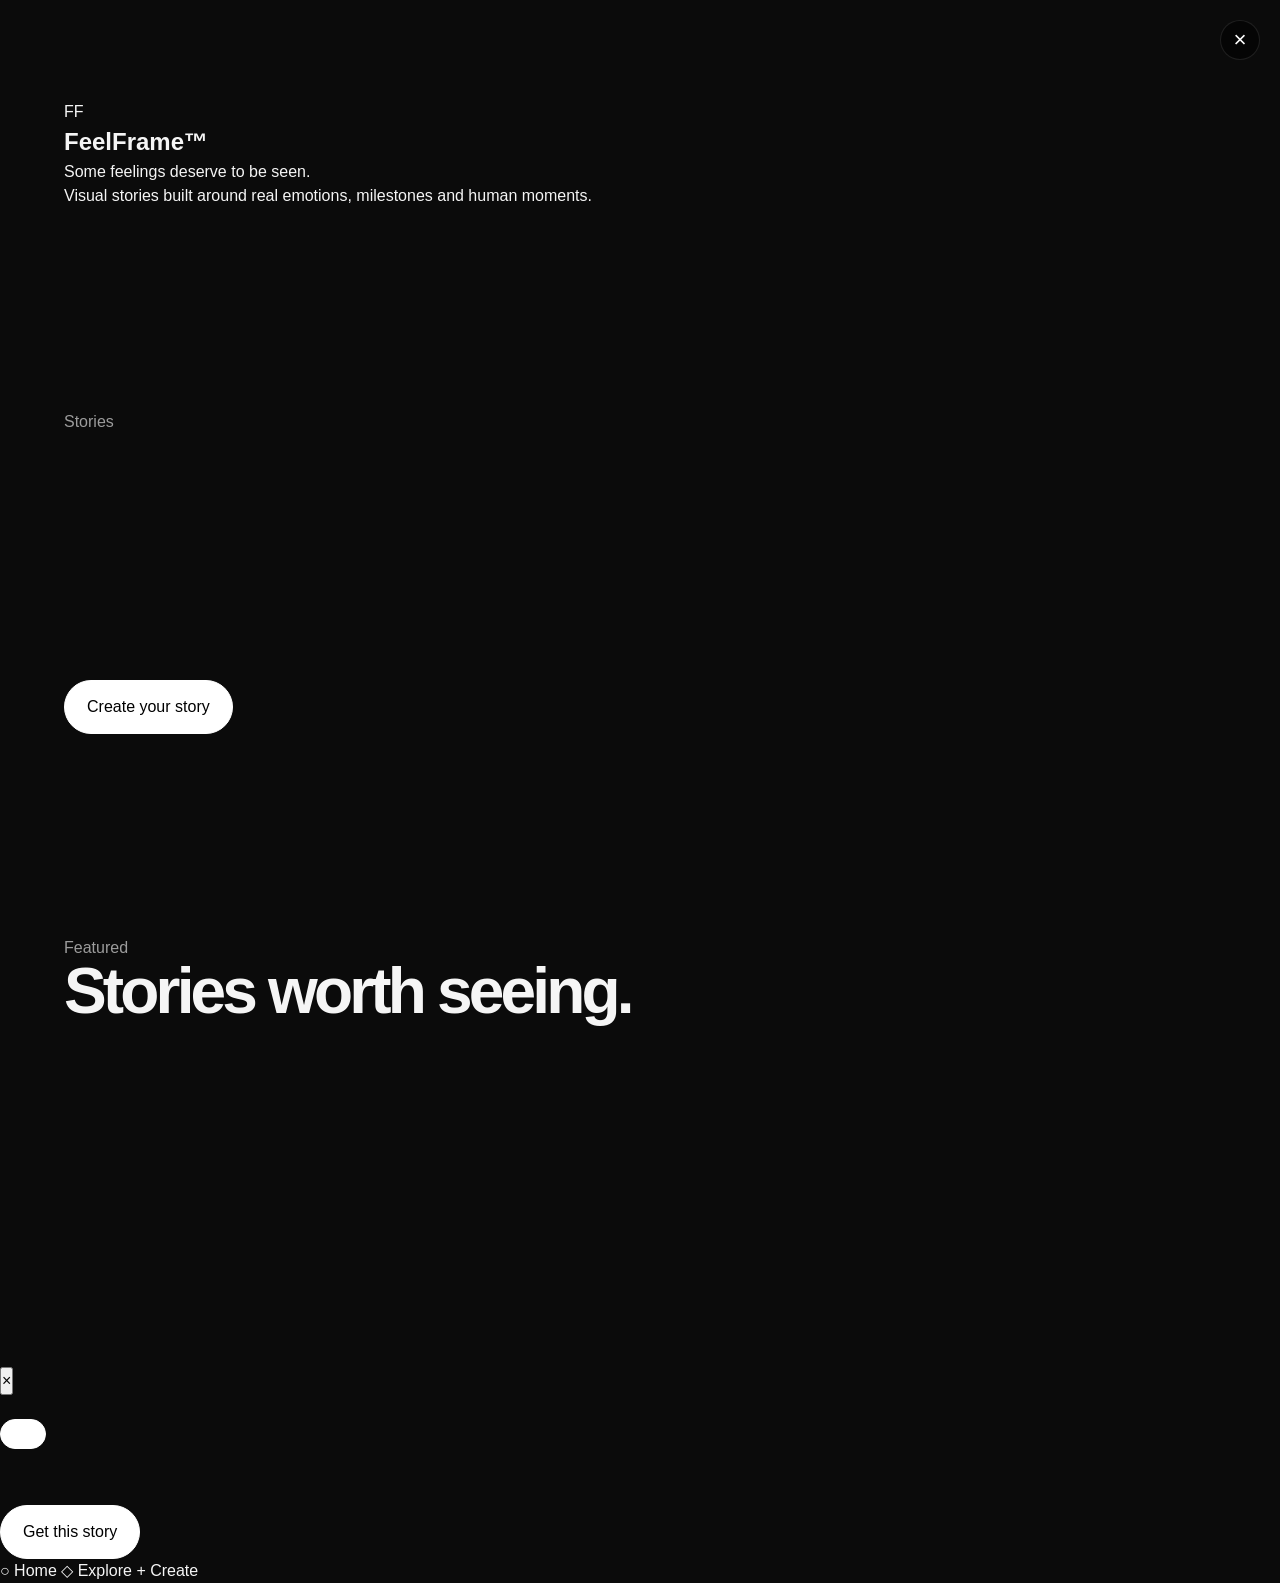
==== commit ee93fce7: "Update index.html" ====
--- a/index.html
+++ b/index.html
@@ -1,181 +1,220 @@
 <!DOCTYPE html>
 <html lang="en">
 <head>
-  <meta charset="UTF-8" />
+  <meta charset="UTF-8">
 
   <meta
     name="viewport"
-    content="width=device-width, initial-scale=1.0"
-  />
+    content="width=device-width, initial-scale=1.0, viewport-fit=cover"
+  >
+
+  <meta
+    name="theme-color"
+    content="#f4f2ed"
+  >
 
   <meta
     name="description"
-    content="FeelFrame™ — Visual stories built around real emotions, milestones and human moments."
-  />
-
-  <meta
-    name="theme-color"
-    content="#0b0b0b"
-  />
+    content="FeelFrame™ — Some feelings deserve to be seen."
+  >
 
   <title>FeelFrame™ — Some feelings deserve to be seen.</title>
 
-  <!-- Main stylesheet -->
-  <link rel="stylesheet" href="style.css" />
+  <link rel="stylesheet" href="style.css">
 </head>
 
 <body>
 
-  <!-- =========================
-       NAVIGATION
-  ========================== -->
-  <header class="navbar">
-    <div class="nav-container">
-
-      <a href="#home" class="logo" aria-label="FeelFrame home">
-        FeelFrame<span>™</span>
-      </a>
-
-      <nav class="nav-links" aria-label="Main navigation">
+  <!-- =========================================================
+       APPLICATION
+  ========================================================== -->
+
+  <div id="app">
+
+    <!-- =======================================================
+         HOME / PROFILE
+    ======================================================== -->
+
+    <main
+      id="profile"
+      class="page-section"
+      data-page="home"
+    >
+
+      <!-- Profile identity -->
+      <section class="profile-section">
+
+        <div class="profile-mark" aria-hidden="true">
+          <span>FF</span>
+        </div>
+
+        <div class="profile-copy">
+
+          <h1 id="site-name">
+            FeelFrame™
+          </h1>
+
+          <p id="site-tagline">
+            Some feelings deserve to be seen.
+          </p>
+
+          <p
+            id="site-description"
+            class="profile-description"
+          ></p>
+
+        </div>
+
+      </section>
+
+
+      <!-- =====================================================
+           STATUS AREA
+      ====================================================== -->
+
+      <section
+        id="status-section"
+        class="status-section"
+        aria-labelledby="status-heading"
+      >
+
+        <div class="section-header status-header">
+
+          <div>
+            <p
+              id="status-heading"
+              class="section-label"
+            >
+              Stories
+            </p>
+          </div>
+
+        </div>
+
+        <!-- JavaScript renders status rings here -->
+        <div
+          id="status-list"
+          class="status-list"
+          aria-label="Visual stories"
+        ></div>
+
+      </section>
+
+
+      <!-- =====================================================
+           PRIMARY HOME CTA
+      ====================================================== -->
+
+      <section class="home-cta">
 
         <button
-          class="nav-btn active"
+          id="home-create-button"
+          class="primary-button"
           type="button"
-          onclick="scrollToSection('home')"
+          data-route="create"
         >
-          Home
+          Create your story
         </button>
 
-        <button
-          class="nav-btn"
-          type="button"
-          onclick="scrollToSection('explore')"
-        >
-          Explore
-        </button>
-
-        <button
-          class="nav-btn"
-          type="button"
-          onclick="scrollToSection('create')"
-        >
-          Create
-        </button>
-
-      </nav>
-
-    </div>
-  </header>
-
-
-  <main>
-
-    <!-- =========================
-         HOME / HERO
-    ========================== -->
-    <section
-      id="home"
-      class="hero section"
-    >
-
-      <div class="hero-container">
-
-        <div class="hero-content">
-
-          <p class="eyebrow">
-            FEELFRAME™
-          </p>
-
-          <h1>
-            Some feelings
-            <span>deserve to be seen.</span>
-          </h1>
-
-          <p class="hero-description">
-            Visual stories built around real emotions,
-            milestones and human moments.
-          </p>
-
-          <div class="hero-actions">
-
-            <button
-              class="btn btn-primary"
-              type="button"
-              onclick="scrollToSection('explore')"
-            >
-              Explore stories
-            </button>
-
-            <button
-              class="btn btn-secondary"
-              type="button"
-              onclick="scrollToSection('create')"
-            >
-              Create yours
-            </button>
-
-          </div>
-
-        </div>
-
-        <div class="hero-visual">
-
-          <div class="hero-frame">
-
-            <div class="hero-frame-inner">
-
-              <span class="hero-frame-label">
-                YOUR STORY
-              </span>
-
-              <span class="hero-frame-mark">
-                FF
-              </span>
-
-            </div>
-
-          </div>
-
-        </div>
-
-      </div>
-
-    </section>
-
-
-    <!-- =========================
-         EXPLORE
-    ========================== -->
-    <section
-      id="explore"
-      class="explore section"
-    >
-
-      <div class="container">
-
-        <div class="section-heading">
+      </section>
+
+
+      <!-- =====================================================
+           FEATURED STORIES
+      ====================================================== -->
+
+      <section
+        id="featured-section"
+        class="featured-section"
+        aria-labelledby="featured-heading"
+      >
+
+        <div class="section-header">
 
           <div>
-            <p class="eyebrow">
-              EXPLORE
+            <p class="section-label">
+              Featured
             </p>
 
-            <h2>
+            <h2 id="featured-heading">
               Stories worth seeing.
             </h2>
           </div>
 
-          <p class="section-description">
-            Discover visual interpretations of confidence,
-            hope, ambition, curiosity and everything in between.
+        </div>
+
+        <!-- JavaScript populates featured stories -->
+        <div
+          id="featured-stories"
+          class="story-grid featured-grid"
+        ></div>
+
+      </section>
+
+
+      <!-- =====================================================
+           SOCIAL LINKS
+      ====================================================== -->
+
+      <section
+        id="social-section"
+        class="social-section"
+        aria-label="Social links"
+      >
+
+        <!-- JavaScript populates social links -->
+        <div
+          id="social-links"
+          class="social-links"
+        ></div>
+
+      </section>
+
+    </main>
+
+
+    <!-- =========================================================
+         EXPLORE / STORIES
+    ========================================================== -->
+
+    <section
+      id="stories-section"
+      class="page-section"
+      data-page="explore"
+      aria-labelledby="stories-heading"
+    >
+
+      <div class="section-container">
+
+        <header class="page-header">
+
+          <p class="section-label">
+            Explore
           </p>
 
-        </div>
-
-
-        <!-- Story cards are inserted here by script.js -->
+          <h1 id="stories-heading">
+            Visual stories.
+          </h1>
+
+          <p class="page-description">
+            Real emotions, milestones and human moments
+            transformed into visual worlds.
+          </p>
+
+        </header>
+
+
+        <!-- Optional story filters -->
         <div
-          id="storyGrid"
+          id="story-filters"
+          class="story-filters"
+          aria-label="Story filters"
+        ></div>
+
+
+        <!-- JavaScript generates the complete story catalog -->
+        <div
+          id="story-grid"
           class="story-grid"
           aria-live="polite"
         ></div>
@@ -185,144 +224,408 @@
     </section>
 
 
-    <!-- =========================
+    <!-- =========================================================
          CREATE
-    ========================== -->
+    ========================================================== -->
+
     <section
-      id="create"
-      class="create section"
+      id="create-section"
+      class="page-section"
+      data-page="create"
+      aria-labelledby="create-heading"
     >
 
-      <div class="container">
-
-        <div class="create-card">
-
-          <div class="create-content">
-
-            <p class="eyebrow">
-              CREATE
-            </p>
-
-            <h2>
-              Your moment.
-              <span>Your visual story.</span>
-            </h2>
-
-            <p>
-              Tell us about the feeling, milestone or moment
-              you want to turn into something unforgettable.
-            </p>
-
-            <button
-              class="btn btn-primary"
-              type="button"
-              onclick="openCreate()"
+      <div class="section-container">
+
+        <header class="page-header">
+
+          <p class="section-label">
+            Create
+          </p>
+
+          <h1 id="create-heading">
+            Turn your feeling into a visual story.
+          </h1>
+
+          <p class="page-description">
+            Tell us about your moment and choose the visual
+            language that feels right for your story.
+          </p>
+
+        </header>
+
+
+        <!-- ===================================================
+             CREATE FORM
+        ==================================================== -->
+
+        <form
+          id="create-form"
+          class="create-form"
+          novalidate
+        >
+
+          <!-- Name -->
+          <div class="form-field">
+
+            <label for="create-name">
+              Your name
+            </label>
+
+            <input
+              id="create-name"
+              name="name"
+              type="text"
+              autocomplete="name"
+              placeholder="Your name"
             >
-              Start creating
-            </button>
 
           </div>
 
-          <div class="create-symbol">
-            <span>+</span>
+
+          <!-- Contact -->
+          <div class="form-field">
+
+            <label for="create-contact">
+              WhatsApp number
+            </label>
+
+            <input
+              id="create-contact"
+              name="contact"
+              type="tel"
+              autocomplete="tel"
+              placeholder="Your WhatsApp number"
+            >
+
           </div>
 
-        </div>
+
+          <!-- Moment -->
+          <div class="form-field">
+
+            <label for="create-moment">
+              Tell us about your moment
+            </label>
+
+            <textarea
+              id="create-moment"
+              name="moment"
+              rows="5"
+              placeholder="What happened? What are you feeling? What would you like the image to say?"
+            ></textarea>
+
+          </div>
+
+
+          <!-- Emotion -->
+          <div class="form-field">
+
+            <label for="create-emotion">
+              Emotion
+            </label>
+
+            <select
+              id="create-emotion"
+              name="emotion"
+            >
+
+              <option value="">
+                Choose an emotion
+              </option>
+
+              <option value="Confident">
+                Confident
+              </option>
+
+              <option value="Hopeful">
+                Hopeful
+              </option>
+
+              <option value="Ambitious">
+                Ambitious
+              </option>
+
+              <option value="Curious">
+                Curious
+              </option>
+
+              <option value="Reflective">
+                Reflective
+              </option>
+
+              <option value="Joyful">
+                Joyful
+              </option>
+
+              <option value="Something else">
+                Something else
+              </option>
+
+            </select>
+
+          </div>
+
+
+          <!-- =================================================
+               VISUAL LANGUAGE
+          ================================================== -->
+
+          <fieldset class="visual-language-field">
+
+            <legend>
+              Visual language
+            </legend>
+
+            <div
+              id="visual-language-options"
+              class="visual-language-options"
+            >
+
+              <button
+                type="button"
+                class="visual-language-option active"
+                data-visual-language="Cinematic"
+                aria-pressed="true"
+              >
+                <span class="option-title">
+                  Cinematic
+                </span>
+
+                <span class="option-description">
+                  Film-inspired, atmospheric and emotional.
+                </span>
+              </button>
+
+
+              <button
+                type="button"
+                class="visual-language-option"
+                data-visual-language="Editorial"
+                aria-pressed="false"
+              >
+                <span class="option-title">
+                  Editorial
+                </span>
+
+                <span class="option-description">
+                  Clean, premium and magazine-inspired.
+                </span>
+              </button>
+
+
+              <button
+                type="button"
+                class="visual-language-option"
+                data-visual-language="Creative"
+                aria-pressed="false"
+              >
+                <span class="option-title">
+                  Creative
+                </span>
+
+                <span class="option-description">
+                  Experimental, expressive and unexpected.
+                </span>
+              </button>
+
+            </div>
+
+            <!-- JS keeps the selected value here -->
+            <input
+              type="hidden"
+              id="visual-language"
+              name="visualLanguage"
+              value="Cinematic"
+            >
+
+          </fieldset>
+
+
+          <!-- Submit -->
+          <button
+            type="submit"
+            id="create-submit"
+            class="primary-button"
+          >
+            Start my story
+          </button>
+
+        </form>
 
       </div>
 
     </section>
 
-  </main>
-
-
-  <!-- =========================
-       STORY MODAL
-  ========================== -->
+  </div>
+
+
+  <!-- =========================================================
+       STATUS VIEWER
+  ========================================================== -->
+
   <div
-    id="storyModal"
-    class="modal"
-    aria-hidden="true"
+    id="status-viewer"
+    class="status-viewer"
     role="dialog"
     aria-modal="true"
-    aria-labelledby="modalTitle"
+    aria-hidden="true"
+    aria-label="Story status viewer"
   >
 
     <div
-      class="modal-overlay"
-      onclick="closeModal(event)"
+      class="status-viewer-overlay"
+      data-status-close
     ></div>
 
-    <div class="modal-content">
-
+    <div class="status-viewer-content">
+
+      <!-- Progress indicators -->
+      <div
+        id="status-progress"
+        class="status-progress"
+        aria-hidden="true"
+      ></div>
+
+
+      <!-- Close -->
       <button
-        class="modal-close"
         type="button"
+        class="status-close"
+        id="status-close"
         aria-label="Close story"
-        onclick="closeModal()"
+        data-status-close
       >
         ×
       </button>
 
 
-      <div class="modal-image-wrap">
+      <!-- Status image -->
+      <div class="status-image-wrapper">
 
         <img
-          id="modalImage"
+          id="status-viewer-image"
+          class="status-viewer-image"
           src=""
           alt=""
-          class="modal-image"
-        />
+        >
 
       </div>
 
 
-      <div class="modal-details">
+      <!-- Status information -->
+      <div class="status-viewer-info">
 
         <p
-          id="modalCampaign"
+          id="status-viewer-category"
+          class="status-category"
+        ></p>
+
+        <h2
+          id="status-viewer-title"
+        ></h2>
+
+        <p
+          id="status-viewer-text"
+        ></p>
+
+        <a
+          id="status-viewer-cta"
+          class="primary-button"
+          href="#"
+          target="_blank"
+          rel="noopener noreferrer"
+          hidden
+        ></a>
+
+      </div>
+
+    </div>
+
+  </div>
+
+
+  <!-- =========================================================
+       PRODUCT / STORY MODAL
+  ========================================================== -->
+
+  <div
+    id="product-modal"
+    class="product-modal"
+    role="dialog"
+    aria-modal="true"
+    aria-hidden="true"
+    aria-labelledby="product-modal-title"
+  >
+
+    <div
+      class="product-modal-overlay"
+      data-modal-close
+    ></div>
+
+    <div class="product-modal-content">
+
+      <button
+        type="button"
+        class="modal-close"
+        id="product-modal-close"
+        aria-label="Close"
+        data-modal-close
+      >
+        ×
+      </button>
+
+
+      <div class="product-modal-image-wrapper">
+
+        <img
+          id="product-modal-image"
+          src=""
+          alt=""
+          class="product-modal-image"
+        >
+
+      </div>
+
+
+      <div class="product-modal-body">
+
+        <p
+          id="product-modal-campaign"
           class="modal-campaign"
         ></p>
 
         <p
-          id="modalEmotion"
+          id="product-modal-emotion"
           class="modal-emotion"
         ></p>
 
         <h2
-          id="modalTitle"
+          id="product-modal-title"
         ></h2>
 
         <blockquote
-          id="modalQuote"
+          id="product-modal-quote"
         ></blockquote>
 
         <p
-          id="modalDescription"
+          id="product-modal-description"
           class="modal-description"
         ></p>
 
 
-        <div class="modal-actions">
+        <div class="product-modal-actions">
 
           <a
-            id="modalBuy"
-            class="btn btn-primary"
+            id="product-modal-cta"
+            class="primary-button"
             href="#"
             target="_blank"
             rel="noopener noreferrer"
           >
-            Get this visual
+            Get this story
           </a>
 
-          <button
-            class="btn btn-secondary"
-            type="button"
-            onclick="closeModal()"
-          >
-            Close
-          </button>
-
         </div>
 
       </div>
@@ -332,11 +635,102 @@
   </div>
 
 
-  <!-- =========================
-       FOOTER
-  ========================== -->
-  <footer class="footer">
-
-    <div class="container">
-
-      <div class="footer-top
+  <!-- =========================================================
+       TOAST / FEEDBACK
+  ========================================================== -->
+
+  <div
+    id="toast"
+    class="toast"
+    role="status"
+    aria-live="polite"
+    aria-atomic="true"
+  ></div>
+
+
+  <!-- =========================================================
+       BOTTOM NAVIGATION
+  ========================================================== -->
+
+  <nav
+    class="bottom-navigation"
+    id="bottom-navigation"
+    aria-label="Primary navigation"
+  >
+
+    <a
+      href="index.html?page=home"
+      class="bottom-nav-item"
+      data-route="home"
+      data-section="profile"
+      aria-label="Home"
+    >
+
+      <span
+        class="bottom-nav-icon"
+        aria-hidden="true"
+      >
+        ○
+      </span>
+
+      <span class="bottom-nav-label">
+        Home
+      </span>
+
+    </a>
+
+
+    <a
+      href="index.html?page=explore"
+      class="bottom-nav-item"
+      data-route="explore"
+      data-section="stories-section"
+      aria-label="Explore"
+    >
+
+      <span
+        class="bottom-nav-icon"
+        aria-hidden="true"
+      >
+        ◇
+      </span>
+
+      <span class="bottom-nav-label">
+        Explore
+      </span>
+
+    </a>
+
+
+    <a
+      href="index.html?page=create"
+      class="bottom-nav-item"
+      data-route="create"
+      data-section="create-section"
+      aria-label="Create"
+    >
+
+      <span
+        class="bottom-nav-icon"
+        aria-hidden="true"
+      >
+        +
+      </span>
+
+      <span class="bottom-nav-label">
+        Create
+      </span>
+
+    </a>
+
+  </nav>
+
+
+  <!-- =========================================================
+       JAVASCRIPT
+  ========================================================== -->
+
+  <script src="script.js" defer></script>
+
+</body>
+</html>
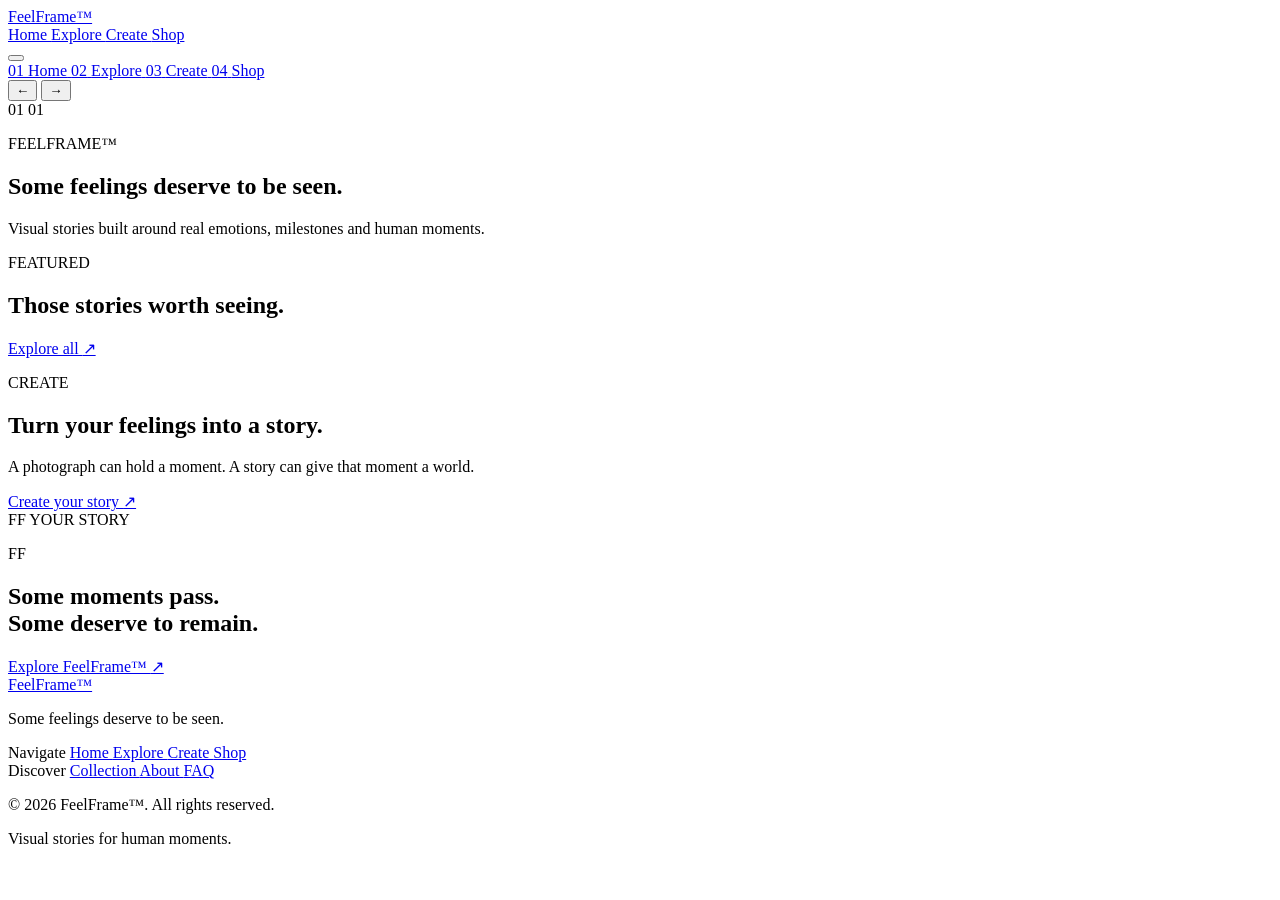
==== commit d2e12228: "Update index.html" ====
--- a/index.html
+++ b/index.html
@@ -1,736 +1,582 @@
 <!DOCTYPE html>
 <html lang="en">
 <head>
-  <meta charset="UTF-8">
+  <meta charset="UTF-8" />
 
   <meta
     name="viewport"
     content="width=device-width, initial-scale=1.0, viewport-fit=cover"
-  >
+  />
+
+  <meta
+    name="description"
+    content="FeelFrame™ — Visual stories built around real emotions, milestones and human moments."
+  />
 
   <meta
     name="theme-color"
     content="#f4f2ed"
-  >
+  />
 
   <meta
-    name="description"
+    property="og:title"
     content="FeelFrame™ — Some feelings deserve to be seen."
-  >
+  />
+
+  <meta
+    property="og:description"
+    content="Visual stories built around real emotions, milestones and human moments."
+  />
+
+  <meta
+    property="og:type"
+    content="website"
+  />
 
   <title>FeelFrame™ — Some feelings deserve to be seen.</title>
 
-  <link rel="stylesheet" href="style.css">
+  <!-- Fonts -->
+  <link rel="preconnect" href="https://fonts.googleapis.com" />
+  <link rel="preconnect" href="https://fonts.gstatic.com" crossorigin />
+
+  <link
+    href="https://fonts.googleapis.com/css2?family=DM+Sans:wght@400;500;600;700&family=Playfair+Display:wght@500;600;700&display=swap"
+    rel="stylesheet"
+  />
+
+  <!-- Homepage stylesheet -->
+  <link rel="stylesheet" href="home.css" />
 </head>
 
-<body>
+<body class="home-page">
 
   <!-- =========================================================
-       APPLICATION
-  ========================================================== -->
-
-  <div id="app">
+       PAGE SHELL
+       ========================================================= -->
+
+  <div class="site-shell" id="site-shell">
 
     <!-- =======================================================
-         HOME / PROFILE
-    ======================================================== -->
-
-    <main
-      id="profile"
-      class="page-section"
-      data-page="home"
-    >
-
-      <!-- Profile identity -->
-      <section class="profile-section">
-
-        <div class="profile-mark" aria-hidden="true">
-          <span>FF</span>
+         HEADER
+         ======================================================= -->
+
+    <header class="site-header" id="site-header">
+
+      <div class="header-inner">
+
+        <!-- Brand -->
+        <a
+          href="index.html"
+          class="site-brand"
+          aria-label="FeelFrame home"
+        >
+          FeelFrame™
+        </a>
+
+        <!-- Desktop Navigation -->
+        <nav
+          class="desktop-navigation"
+          aria-label="Primary navigation"
+        >
+
+          <a
+            href="index.html"
+            class="nav-link active"
+            aria-current="page"
+          >
+            Home
+          </a>
+
+          <a
+            href="explore.html"
+            class="nav-link"
+          >
+            Explore
+          </a>
+
+          <a
+            href="create.html"
+            class="nav-link"
+          >
+            Create
+          </a>
+
+          <a
+            href="explore.html#bookshelf"
+            class="nav-link nav-link-shop"
+          >
+            Shop
+          </a>
+
+        </nav>
+
+        <!-- Mobile Menu Button -->
+        <button
+          type="button"
+          class="mobile-menu-toggle"
+          id="mobile-menu-toggle"
+          aria-label="Open navigation"
+          aria-expanded="false"
+          aria-controls="mobile-navigation"
+        >
+          <span></span>
+          <span></span>
+        </button>
+
+      </div>
+
+      <!-- Mobile Navigation -->
+      <nav
+        class="mobile-navigation"
+        id="mobile-navigation"
+        aria-label="Mobile navigation"
+        aria-hidden="true"
+      >
+
+        <a
+          href="index.html"
+          class="mobile-nav-link active"
+          aria-current="page"
+        >
+          <span class="mobile-nav-number">01</span>
+          <span>Home</span>
+        </a>
+
+        <a
+          href="explore.html"
+          class="mobile-nav-link"
+        >
+          <span class="mobile-nav-number">02</span>
+          <span>Explore</span>
+        </a>
+
+        <a
+          href="create.html"
+          class="mobile-nav-link"
+        >
+          <span class="mobile-nav-number">03</span>
+          <span>Create</span>
+        </a>
+
+        <a
+          href="explore.html#bookshelf"
+          class="mobile-nav-link"
+        >
+          <span class="mobile-nav-number">04</span>
+          <span>Shop</span>
+        </a>
+
+      </nav>
+
+    </header>
+
+
+    <!-- =======================================================
+         MAIN
+         ======================================================= -->
+
+    <main>
+
+      <!-- =====================================================
+           HERO / 3D COVERFLOW
+           ===================================================== -->
+
+      <section
+        class="hero"
+        id="hero"
+        aria-labelledby="hero-title"
+      >
+
+        <div class="hero-inner">
+
+          <!-- Coverflow -->
+          <div
+            class="coverflow"
+            id="coverflow"
+            aria-label="Featured FeelFrame stories"
+          >
+
+            <!--
+              JavaScript injects the story cards here.
+
+              Expected structure:
+
+              .coverflow-track
+                .coverflow-card
+                .coverflow-card
+                .coverflow-card
+                ...
+
+              The active card becomes the center card.
+            -->
+
+            <div
+              class="coverflow-track"
+              id="coverflow-track"
+            >
+              <!-- Stories injected by home.js -->
+            </div>
+
+            <!-- Previous -->
+            <button
+              type="button"
+              class="coverflow-control coverflow-control-prev"
+              id="coverflow-prev"
+              aria-label="Previous story"
+            >
+              <span aria-hidden="true">←</span>
+            </button>
+
+            <!-- Next -->
+            <button
+              type="button"
+              class="coverflow-control coverflow-control-next"
+              id="coverflow-next"
+              aria-label="Next story"
+            >
+              <span aria-hidden="true">→</span>
+            </button>
+
+            <!-- Progress -->
+            <div
+              class="coverflow-progress"
+              id="coverflow-progress"
+              aria-hidden="true"
+            >
+              <span class="coverflow-progress-current">01</span>
+              <span class="coverflow-progress-line"></span>
+              <span class="coverflow-progress-total">01</span>
+            </div>
+
+          </div>
+
+
+          <!-- Hero Statement -->
+          <div class="hero-statement">
+
+            <p class="hero-eyebrow">
+              FEELFRAME™
+            </p>
+
+            <h1
+              class="hero-title"
+              id="hero-title"
+            >
+              Some feelings deserve to be seen.
+            </h1>
+
+            <p
+              class="hero-description"
+              id="hero-description"
+            >
+              Visual stories built around real emotions,
+              milestones and human moments.
+            </p>
+
+          </div>
+
         </div>
 
-        <div class="profile-copy">
-
-          <h1 id="site-name">
+      </section>
+
+
+      <!-- =====================================================
+           FEATURED STORIES
+           ===================================================== -->
+
+      <section
+        class="featured-section"
+        id="featured"
+        aria-labelledby="featured-title"
+      >
+
+        <div class="section-inner">
+
+          <!-- Section heading -->
+          <header class="section-header">
+
+            <div class="section-heading-copy">
+
+              <p class="section-eyebrow">
+                FEATURED
+              </p>
+
+              <h2
+                class="section-title"
+                id="featured-title"
+              >
+                Those stories worth seeing.
+              </h2>
+
+            </div>
+
+            <a
+              href="explore.html"
+              class="section-link"
+            >
+              Explore all
+              <span aria-hidden="true">↗</span>
+            </a>
+
+          </header>
+
+
+          <!-- Bento story grid -->
+          <div
+            class="featured-grid"
+            id="featured-grid"
+            aria-live="polite"
+          >
+
+            <!--
+              Featured stories are injected by home.js.
+
+              The JavaScript determines the bento layout
+              based on the story data.
+            -->
+
+          </div>
+
+
+          <!-- Empty state -->
+          <div
+            class="featured-empty"
+            id="featured-empty"
+            hidden
+          >
+            <p>No featured stories available yet.</p>
+          </div>
+
+        </div>
+
+      </section>
+
+
+      <!-- =====================================================
+           CREATE CTA
+           ===================================================== -->
+
+      <section
+        class="create-section"
+        id="create"
+        aria-labelledby="create-title"
+      >
+
+        <div class="create-inner">
+
+          <div class="create-copy">
+
+            <p class="section-eyebrow">
+              CREATE
+            </p>
+
+            <h2
+              class="create-title"
+              id="create-title"
+            >
+              Turn your feelings into a story.
+            </h2>
+
+            <p class="create-description">
+              A photograph can hold a moment.
+              A story can give that moment a world.
+            </p>
+
+            <a
+              href="create.html"
+              class="button button-dark"
+            >
+              Create your story
+              <span aria-hidden="true">↗</span>
+            </a>
+
+          </div>
+
+
+          <div
+            class="create-visual"
+            aria-hidden="true"
+          >
+
+            <div class="create-frame create-frame-back"></div>
+
+            <div class="create-frame create-frame-middle"></div>
+
+            <div class="create-frame create-frame-front">
+
+              <span class="create-frame-mark">
+                FF
+              </span>
+
+              <span class="create-frame-caption">
+                YOUR STORY
+              </span>
+
+            </div>
+
+          </div>
+
+        </div>
+
+      </section>
+
+
+      <!-- =====================================================
+           FINAL BRAND STATEMENT
+           ===================================================== -->
+
+      <section
+        class="closing-section"
+        aria-labelledby="closing-title"
+      >
+
+        <div class="closing-inner">
+
+          <p class="closing-mark">
+            FF
+          </p>
+
+          <h2
+            class="closing-title"
+            id="closing-title"
+          >
+            Some moments pass.
+            <br />
+            Some deserve to remain.
+          </h2>
+
+          <a
+            href="explore.html"
+            class="closing-link"
+          >
+            Explore FeelFrame™
+            <span aria-hidden="true">↗</span>
+          </a>
+
+        </div>
+
+      </section>
+
+    </main>
+
+
+    <!-- =======================================================
+         FOOTER
+         ======================================================= -->
+
+    <footer class="site-footer">
+
+      <div class="footer-inner">
+
+        <div class="footer-brand">
+
+          <a
+            href="index.html"
+            class="footer-logo"
+          >
             FeelFrame™
-          </h1>
-
-          <p id="site-tagline">
+          </a>
+
+          <p>
             Some feelings deserve to be seen.
           </p>
 
-          <p
-            id="site-description"
-            class="profile-description"
-          ></p>
-
         </div>
 
-      </section>
-
-
-      <!-- =====================================================
-           STATUS AREA
-      ====================================================== -->
-
-      <section
-        id="status-section"
-        class="status-section"
-        aria-labelledby="status-heading"
-      >
-
-        <div class="section-header status-header">
-
-          <div>
-            <p
-              id="status-heading"
-              class="section-label"
-            >
-              Stories
-            </p>
-          </div>
-
-        </div>
-
-        <!-- JavaScript renders status rings here -->
-        <div
-          id="status-list"
-          class="status-list"
-          aria-label="Visual stories"
-        ></div>
-
-      </section>
-
-
-      <!-- =====================================================
-           PRIMARY HOME CTA
-      ====================================================== -->
-
-      <section class="home-cta">
-
-        <button
-          id="home-create-button"
-          class="primary-button"
-          type="button"
-          data-route="create"
-        >
-          Create your story
-        </button>
-
-      </section>
-
-
-      <!-- =====================================================
-           FEATURED STORIES
-      ====================================================== -->
-
-      <section
-        id="featured-section"
-        class="featured-section"
-        aria-labelledby="featured-heading"
-      >
-
-        <div class="section-header">
-
-          <div>
-            <p class="section-label">
-              Featured
-            </p>
-
-            <h2 id="featured-heading">
-              Stories worth seeing.
-            </h2>
-          </div>
-
-        </div>
-
-        <!-- JavaScript populates featured stories -->
-        <div
-          id="featured-stories"
-          class="story-grid featured-grid"
-        ></div>
-
-      </section>
-
-
-      <!-- =====================================================
-           SOCIAL LINKS
-      ====================================================== -->
-
-      <section
-        id="social-section"
-        class="social-section"
-        aria-label="Social links"
-      >
-
-        <!-- JavaScript populates social links -->
-        <div
-          id="social-links"
-          class="social-links"
-        ></div>
-
-      </section>
-
-    </main>
-
-
-    <!-- =========================================================
-         EXPLORE / STORIES
-    ========================================================== -->
-
-    <section
-      id="stories-section"
-      class="page-section"
-      data-page="explore"
-      aria-labelledby="stories-heading"
-    >
-
-      <div class="section-container">
-
-        <header class="page-header">
-
-          <p class="section-label">
-            Explore
-          </p>
-
-          <h1 id="stories-heading">
-            Visual stories.
-          </h1>
-
-          <p class="page-description">
-            Real emotions, milestones and human moments
-            transformed into visual worlds.
-          </p>
-
-        </header>
-
-
-        <!-- Optional story filters -->
-        <div
-          id="story-filters"
-          class="story-filters"
-          aria-label="Story filters"
-        ></div>
-
-
-        <!-- JavaScript generates the complete story catalog -->
-        <div
-          id="story-grid"
-          class="story-grid"
-          aria-live="polite"
-        ></div>
+
+        <nav
+          class="footer-navigation"
+          aria-label="Footer navigation"
+        >
+
+          <div class="footer-column">
+
+            <span class="footer-heading">
+              Navigate
+            </span>
+
+            <a href="index.html">
+              Home
+            </a>
+
+            <a href="explore.html">
+              Explore
+            </a>
+
+            <a href="create.html">
+              Create
+            </a>
+
+            <a href="explore.html#bookshelf">
+              Shop
+            </a>
+
+          </div>
+
+
+          <div class="footer-column">
+
+            <span class="footer-heading">
+              Discover
+            </span>
+
+            <a href="explore.html#bookshelf">
+              Collection
+            </a>
+
+            <a href="explore.html#about">
+              About
+            </a>
+
+            <a href="explore.html#faq">
+              FAQ
+            </a>
+
+          </div>
+
+        </nav>
 
       </div>
 
-    </section>
-
-
-    <!-- =========================================================
-         CREATE
-    ========================================================== -->
-
-    <section
-      id="create-section"
-      class="page-section"
-      data-page="create"
-      aria-labelledby="create-heading"
-    >
-
-      <div class="section-container">
-
-        <header class="page-header">
-
-          <p class="section-label">
-            Create
-          </p>
-
-          <h1 id="create-heading">
-            Turn your feeling into a visual story.
-          </h1>
-
-          <p class="page-description">
-            Tell us about your moment and choose the visual
-            language that feels right for your story.
-          </p>
-
-        </header>
-
-
-        <!-- ===================================================
-             CREATE FORM
-        ==================================================== -->
-
-        <form
-          id="create-form"
-          class="create-form"
-          novalidate
-        >
-
-          <!-- Name -->
-          <div class="form-field">
-
-            <label for="create-name">
-              Your name
-            </label>
-
-            <input
-              id="create-name"
-              name="name"
-              type="text"
-              autocomplete="name"
-              placeholder="Your name"
-            >
-
-          </div>
-
-
-          <!-- Contact -->
-          <div class="form-field">
-
-            <label for="create-contact">
-              WhatsApp number
-            </label>
-
-            <input
-              id="create-contact"
-              name="contact"
-              type="tel"
-              autocomplete="tel"
-              placeholder="Your WhatsApp number"
-            >
-
-          </div>
-
-
-          <!-- Moment -->
-          <div class="form-field">
-
-            <label for="create-moment">
-              Tell us about your moment
-            </label>
-
-            <textarea
-              id="create-moment"
-              name="moment"
-              rows="5"
-              placeholder="What happened? What are you feeling? What would you like the image to say?"
-            ></textarea>
-
-          </div>
-
-
-          <!-- Emotion -->
-          <div class="form-field">
-
-            <label for="create-emotion">
-              Emotion
-            </label>
-
-            <select
-              id="create-emotion"
-              name="emotion"
-            >
-
-              <option value="">
-                Choose an emotion
-              </option>
-
-              <option value="Confident">
-                Confident
-              </option>
-
-              <option value="Hopeful">
-                Hopeful
-              </option>
-
-              <option value="Ambitious">
-                Ambitious
-              </option>
-
-              <option value="Curious">
-                Curious
-              </option>
-
-              <option value="Reflective">
-                Reflective
-              </option>
-
-              <option value="Joyful">
-                Joyful
-              </option>
-
-              <option value="Something else">
-                Something else
-              </option>
-
-            </select>
-
-          </div>
-
-
-          <!-- =================================================
-               VISUAL LANGUAGE
-          ================================================== -->
-
-          <fieldset class="visual-language-field">
-
-            <legend>
-              Visual language
-            </legend>
-
-            <div
-              id="visual-language-options"
-              class="visual-language-options"
-            >
-
-              <button
-                type="button"
-                class="visual-language-option active"
-                data-visual-language="Cinematic"
-                aria-pressed="true"
-              >
-                <span class="option-title">
-                  Cinematic
-                </span>
-
-                <span class="option-description">
-                  Film-inspired, atmospheric and emotional.
-                </span>
-              </button>
-
-
-              <button
-                type="button"
-                class="visual-language-option"
-                data-visual-language="Editorial"
-                aria-pressed="false"
-              >
-                <span class="option-title">
-                  Editorial
-                </span>
-
-                <span class="option-description">
-                  Clean, premium and magazine-inspired.
-                </span>
-              </button>
-
-
-              <button
-                type="button"
-                class="visual-language-option"
-                data-visual-language="Creative"
-                aria-pressed="false"
-              >
-                <span class="option-title">
-                  Creative
-                </span>
-
-                <span class="option-description">
-                  Experimental, expressive and unexpected.
-                </span>
-              </button>
-
-            </div>
-
-            <!-- JS keeps the selected value here -->
-            <input
-              type="hidden"
-              id="visual-language"
-              name="visualLanguage"
-              value="Cinematic"
-            >
-
-          </fieldset>
-
-
-          <!-- Submit -->
-          <button
-            type="submit"
-            id="create-submit"
-            class="primary-button"
-          >
-            Start my story
-          </button>
-
-        </form>
+
+      <div class="footer-bottom">
+
+        <p>
+          © <span id="footer-year">2026</span> FeelFrame™.
+          All rights reserved.
+        </p>
+
+        <p>
+          Visual stories for human moments.
+        </p>
 
       </div>
 
-    </section>
+    </footer>
 
   </div>
 
 
   <!-- =========================================================
-       STATUS VIEWER
-  ========================================================== -->
+       STORY LOADING / ERROR MESSAGE
+       ========================================================= -->
 
   <div
-    id="status-viewer"
-    class="status-viewer"
-    role="dialog"
-    aria-modal="true"
-    aria-hidden="true"
-    aria-label="Story status viewer"
-  >
-
-    <div
-      class="status-viewer-overlay"
-      data-status-close
-    ></div>
-
-    <div class="status-viewer-content">
-
-      <!-- Progress indicators -->
-      <div
-        id="status-progress"
-        class="status-progress"
-        aria-hidden="true"
-      ></div>
-
-
-      <!-- Close -->
-      <button
-        type="button"
-        class="status-close"
-        id="status-close"
-        aria-label="Close story"
-        data-status-close
-      >
-        ×
-      </button>
-
-
-      <!-- Status image -->
-      <div class="status-image-wrapper">
-
-        <img
-          id="status-viewer-image"
-          class="status-viewer-image"
-          src=""
-          alt=""
-        >
-
-      </div>
-
-
-      <!-- Status information -->
-      <div class="status-viewer-info">
-
-        <p
-          id="status-viewer-category"
-          class="status-category"
-        ></p>
-
-        <h2
-          id="status-viewer-title"
-        ></h2>
-
-        <p
-          id="status-viewer-text"
-        ></p>
-
-        <a
-          id="status-viewer-cta"
-          class="primary-button"
-          href="#"
-          target="_blank"
-          rel="noopener noreferrer"
-          hidden
-        ></a>
-
-      </div>
-
-    </div>
-
-  </div>
-
-
-  <!-- =========================================================
-       PRODUCT / STORY MODAL
-  ========================================================== -->
-
-  <div
-    id="product-modal"
-    class="product-modal"
-    role="dialog"
-    aria-modal="true"
-    aria-hidden="true"
-    aria-labelledby="product-modal-title"
-  >
-
-    <div
-      class="product-modal-overlay"
-      data-modal-close
-    ></div>
-
-    <div class="product-modal-content">
-
-      <button
-        type="button"
-        class="modal-close"
-        id="product-modal-close"
-        aria-label="Close"
-        data-modal-close
-      >
-        ×
-      </button>
-
-
-      <div class="product-modal-image-wrapper">
-
-        <img
-          id="product-modal-image"
-          src=""
-          alt=""
-          class="product-modal-image"
-        >
-
-      </div>
-
-
-      <div class="product-modal-body">
-
-        <p
-          id="product-modal-campaign"
-          class="modal-campaign"
-        ></p>
-
-        <p
-          id="product-modal-emotion"
-          class="modal-emotion"
-        ></p>
-
-        <h2
-          id="product-modal-title"
-        ></h2>
-
-        <blockquote
-          id="product-modal-quote"
-        ></blockquote>
-
-        <p
-          id="product-modal-description"
-          class="modal-description"
-        ></p>
-
-
-        <div class="product-modal-actions">
-
-          <a
-            id="product-modal-cta"
-            class="primary-button"
-            href="#"
-            target="_blank"
-            rel="noopener noreferrer"
-          >
-            Get this story
-          </a>
-
-        </div>
-
-      </div>
-
-    </div>
-
-  </div>
-
-
-  <!-- =========================================================
-       TOAST / FEEDBACK
-  ========================================================== -->
-
-  <div
-    id="toast"
-    class="toast"
+    class="site-toast"
+    id="site-toast"
     role="status"
     aria-live="polite"
-    aria-atomic="true"
-  ></div>
+    aria-hidden="true"
+  >
+    <span id="site-toast-message"></span>
+  </div>
 
 
   <!-- =========================================================
-       BOTTOM NAVIGATION
-  ========================================================== -->
-
-  <nav
-    class="bottom-navigation"
-    id="bottom-navigation"
-    aria-label="Primary navigation"
-  >
-
-    <a
-      href="index.html?page=home"
-      class="bottom-nav-item"
-      data-route="home"
-      data-section="profile"
-      aria-label="Home"
-    >
-
-      <span
-        class="bottom-nav-icon"
-        aria-hidden="true"
-      >
-        ○
-      </span>
-
-      <span class="bottom-nav-label">
-        Home
-      </span>
-
-    </a>
-
-
-    <a
-      href="index.html?page=explore"
-      class="bottom-nav-item"
-      data-route="explore"
-      data-section="stories-section"
-      aria-label="Explore"
-    >
-
-      <span
-        class="bottom-nav-icon"
-        aria-hidden="true"
-      >
-        ◇
-      </span>
-
-      <span class="bottom-nav-label">
-        Explore
-      </span>
-
-    </a>
-
-
-    <a
-      href="index.html?page=create"
-      class="bottom-nav-item"
-      data-route="create"
-      data-section="create-section"
-      aria-label="Create"
-    >
-
-      <span
-        class="bottom-nav-icon"
-        aria-hidden="true"
-      >
-        +
-      </span>
-
-      <span class="bottom-nav-label">
-        Create
-      </span>
-
-    </a>
-
-  </nav>
-
-
-  <!-- =========================================================
-       JAVASCRIPT
-  ========================================================== -->
-
-  <script src="script.js" defer></script>
+       HOMEPAGE JAVASCRIPT
+       ========================================================= -->
+
+  <script src="home.js" defer></script>
 
 </body>
 </html>
